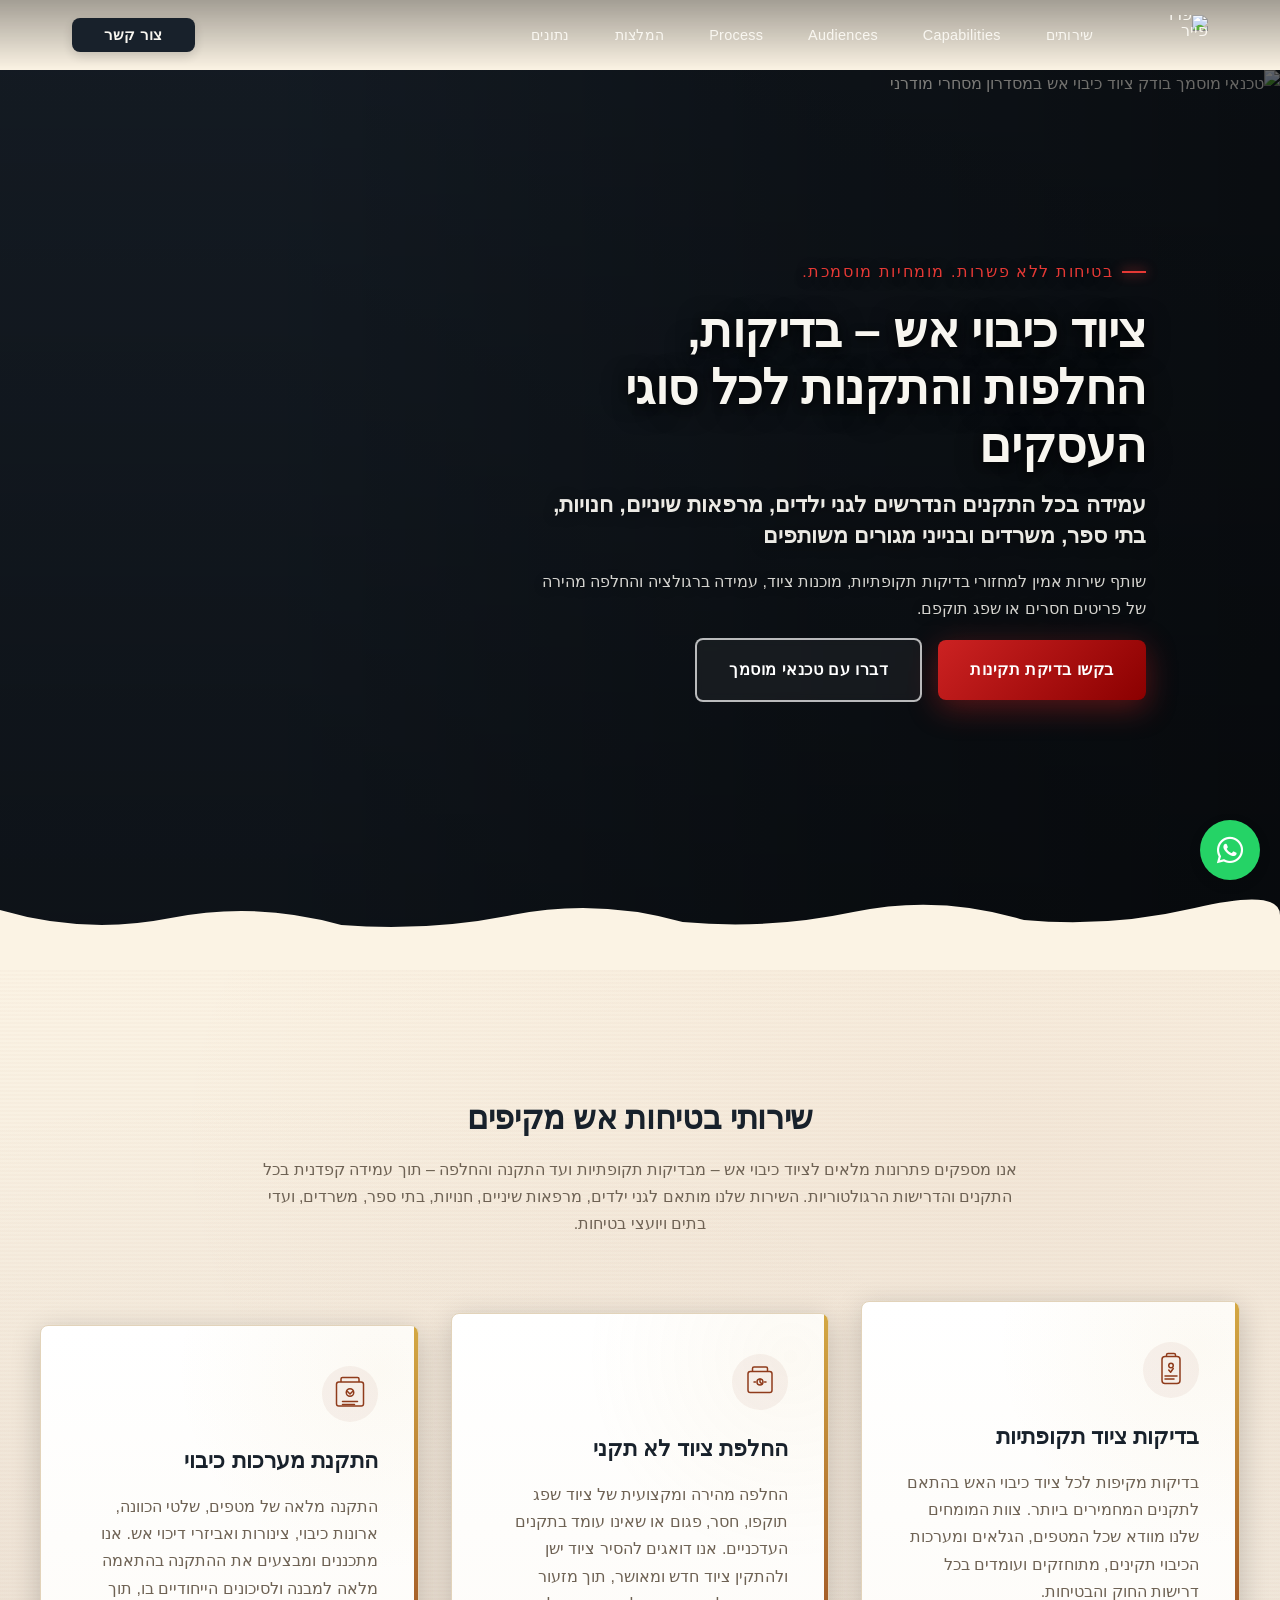
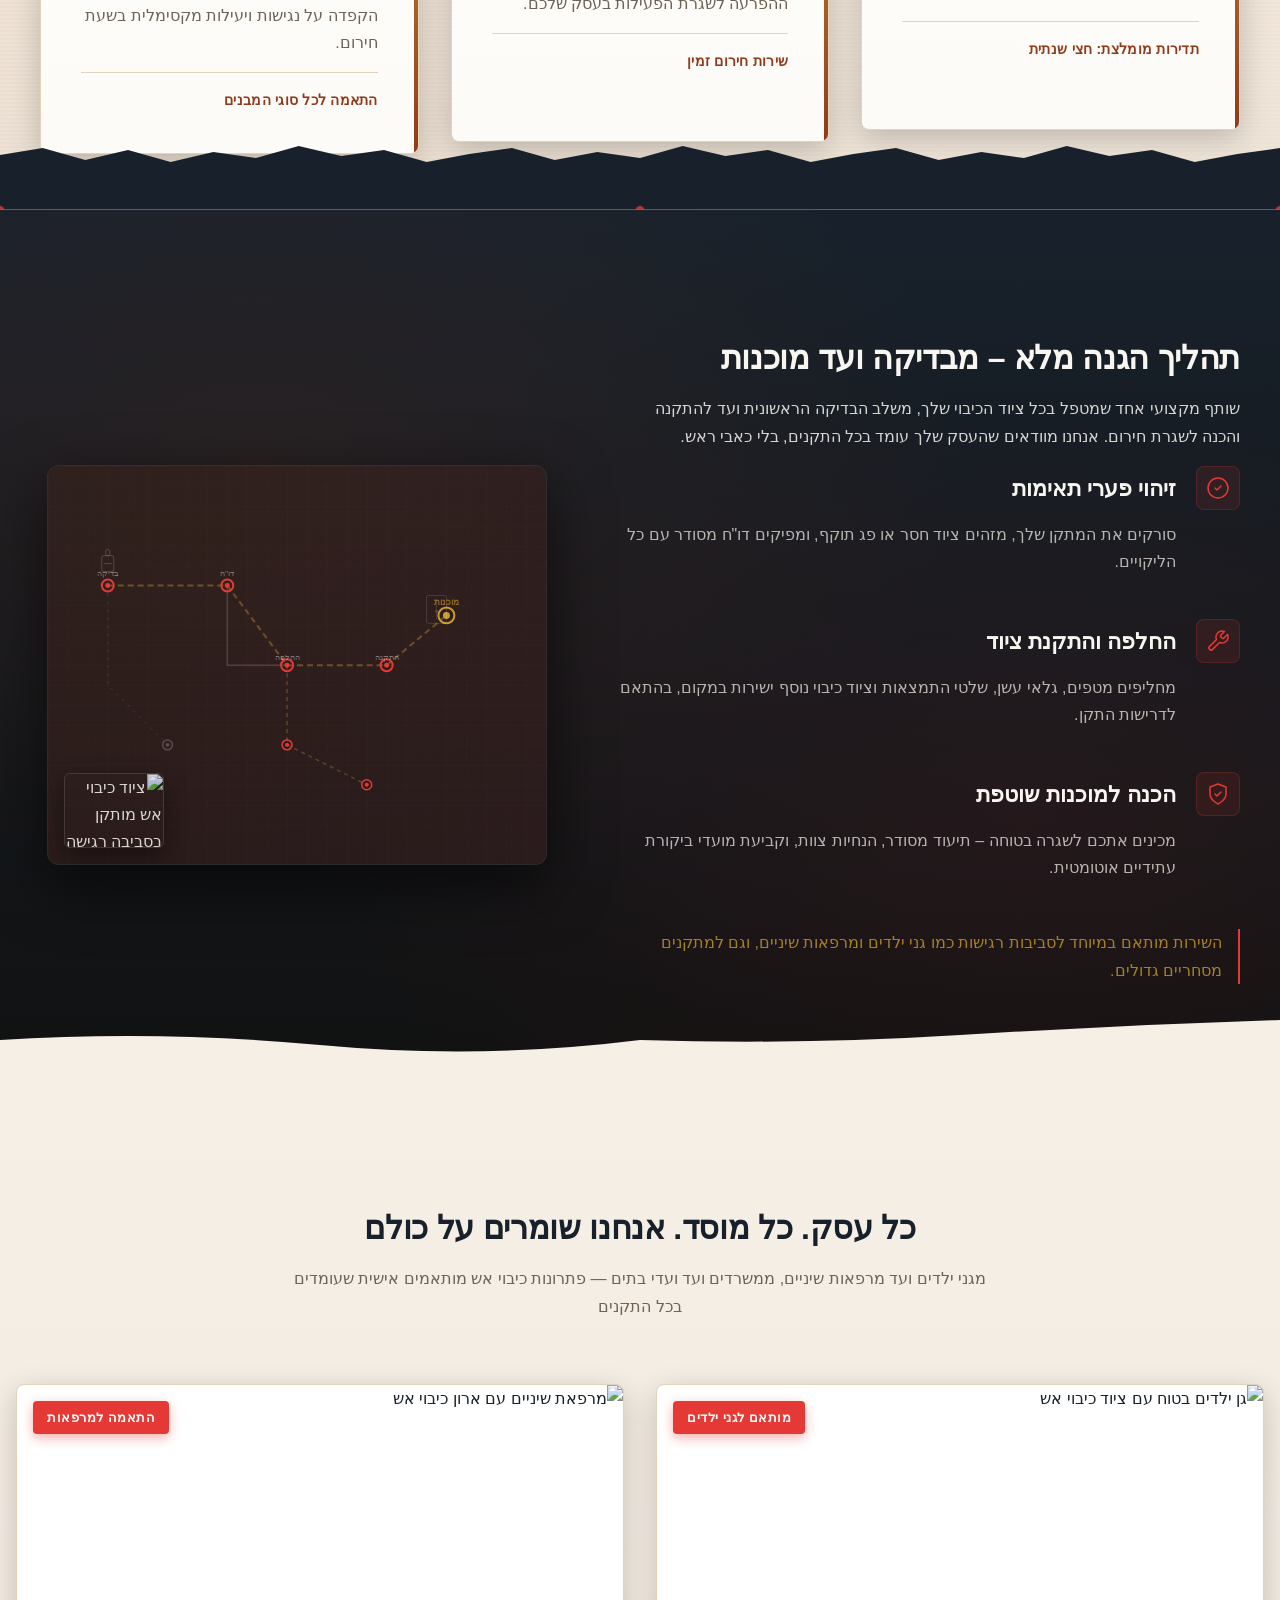
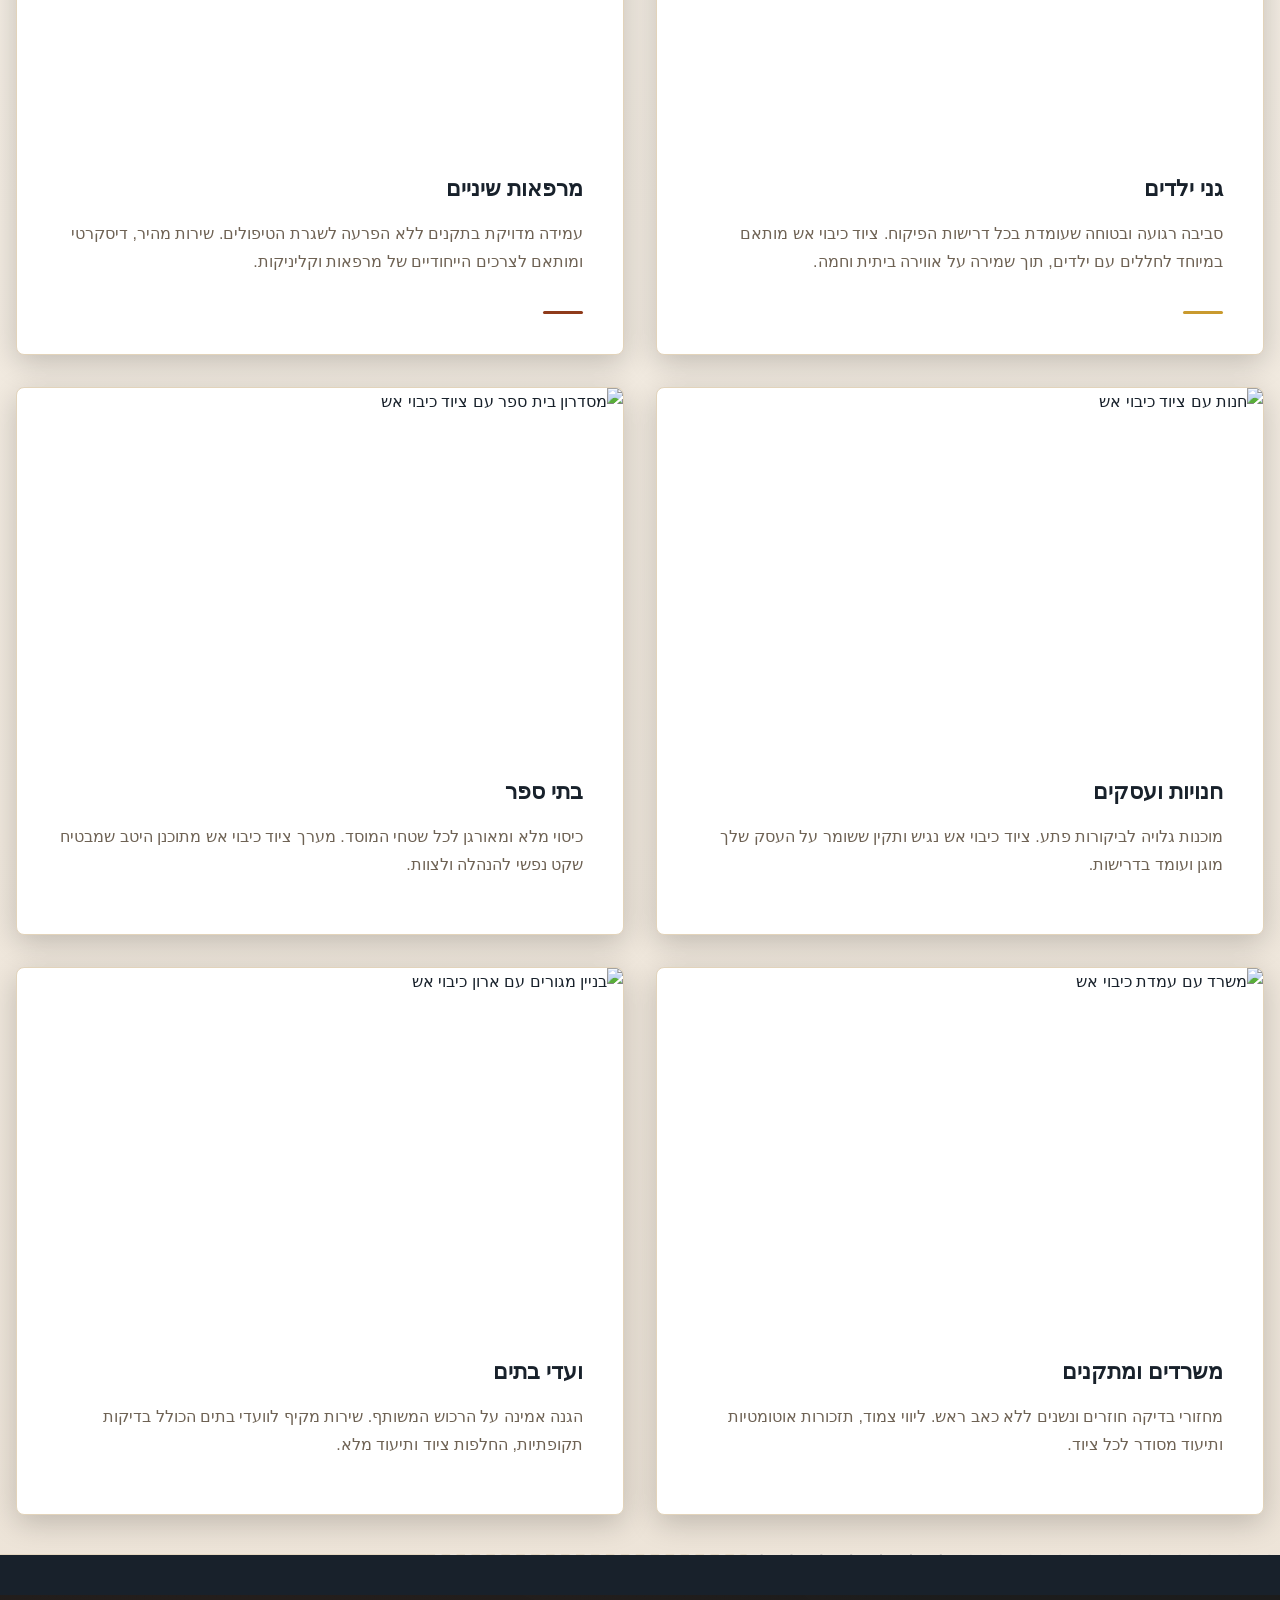
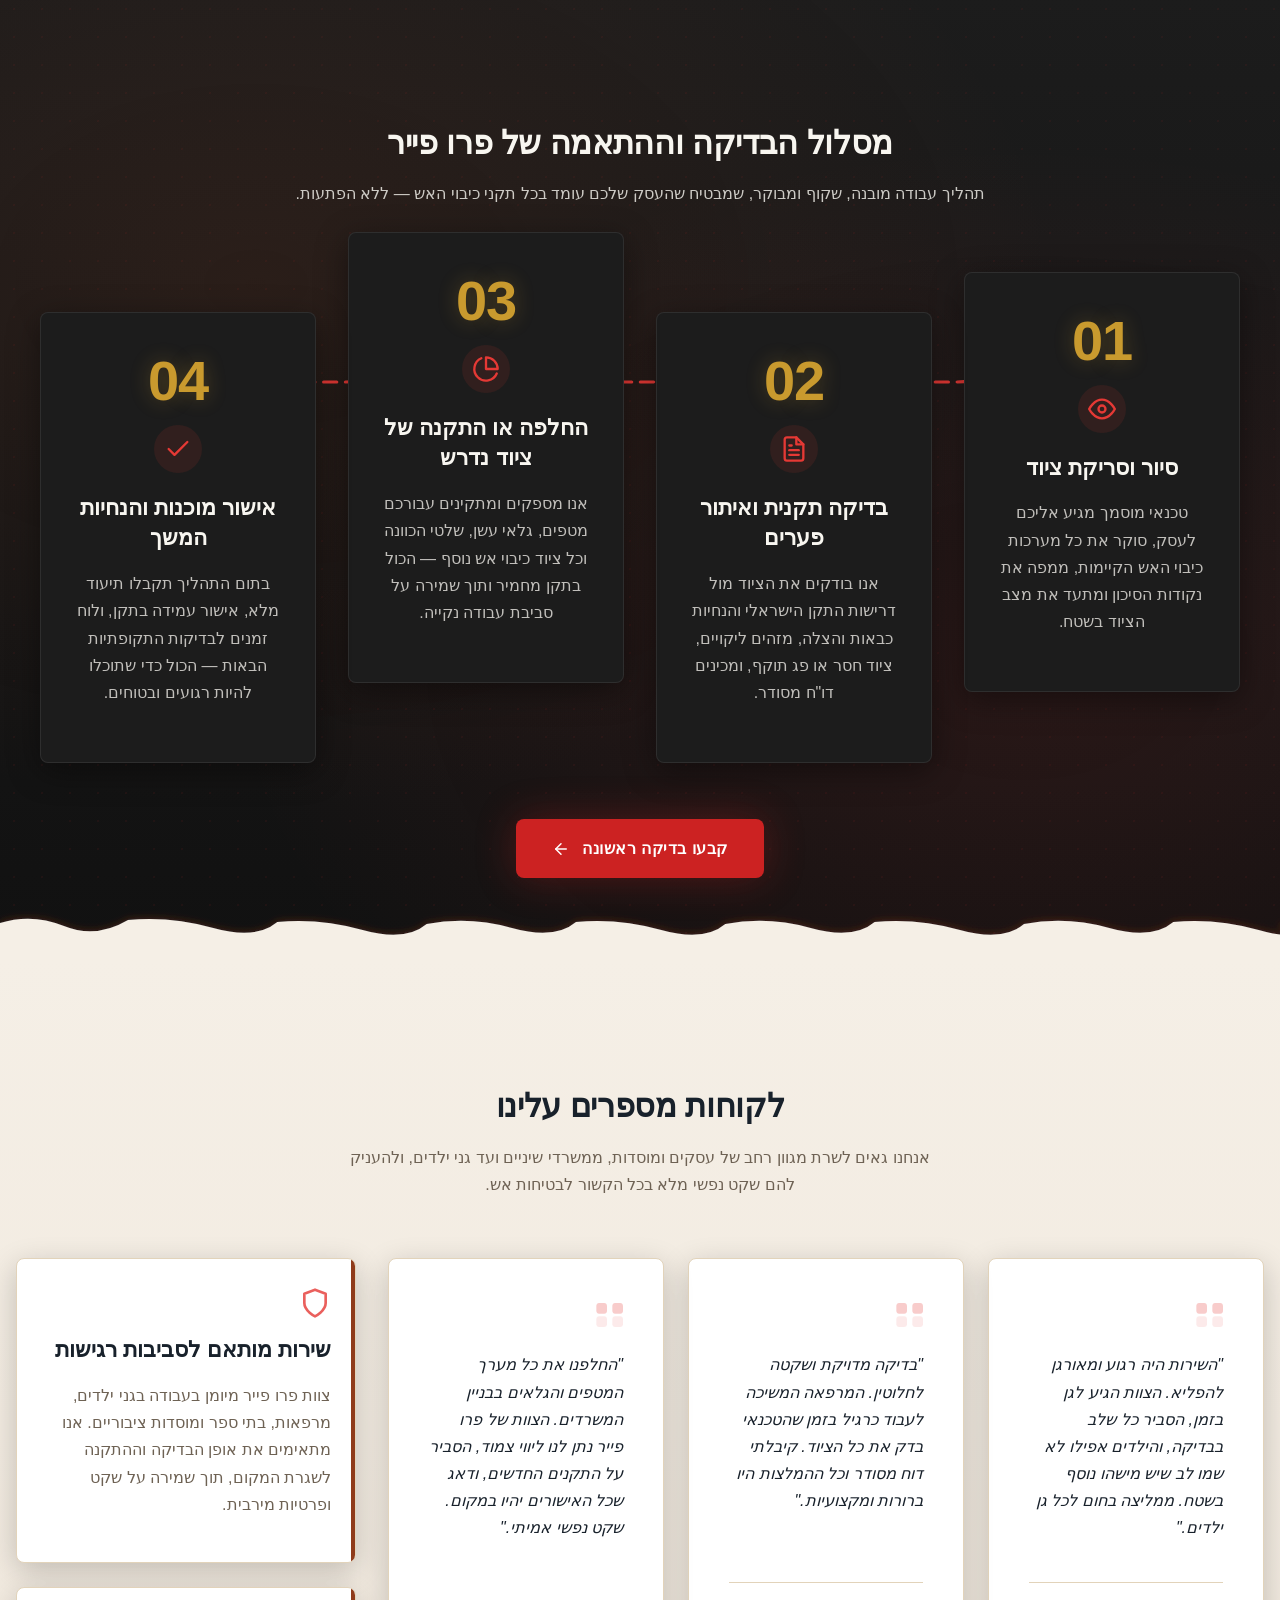
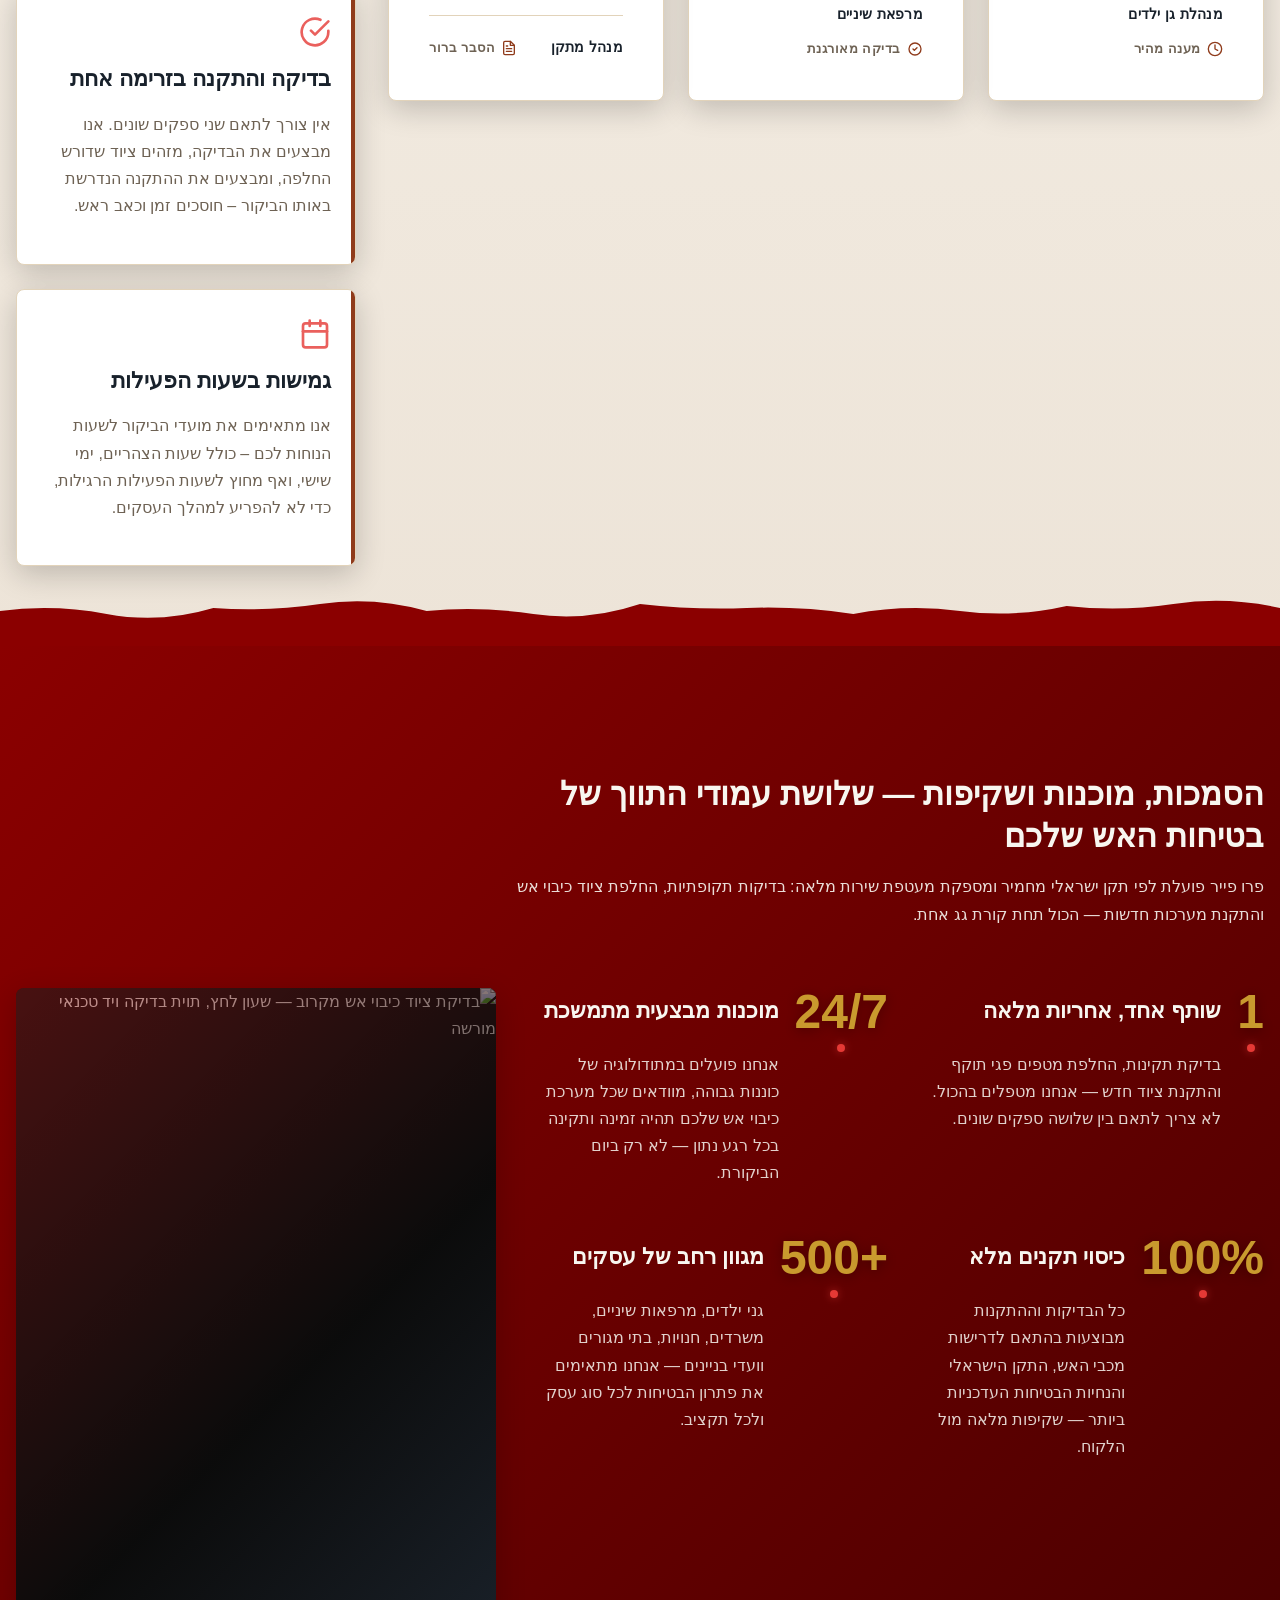
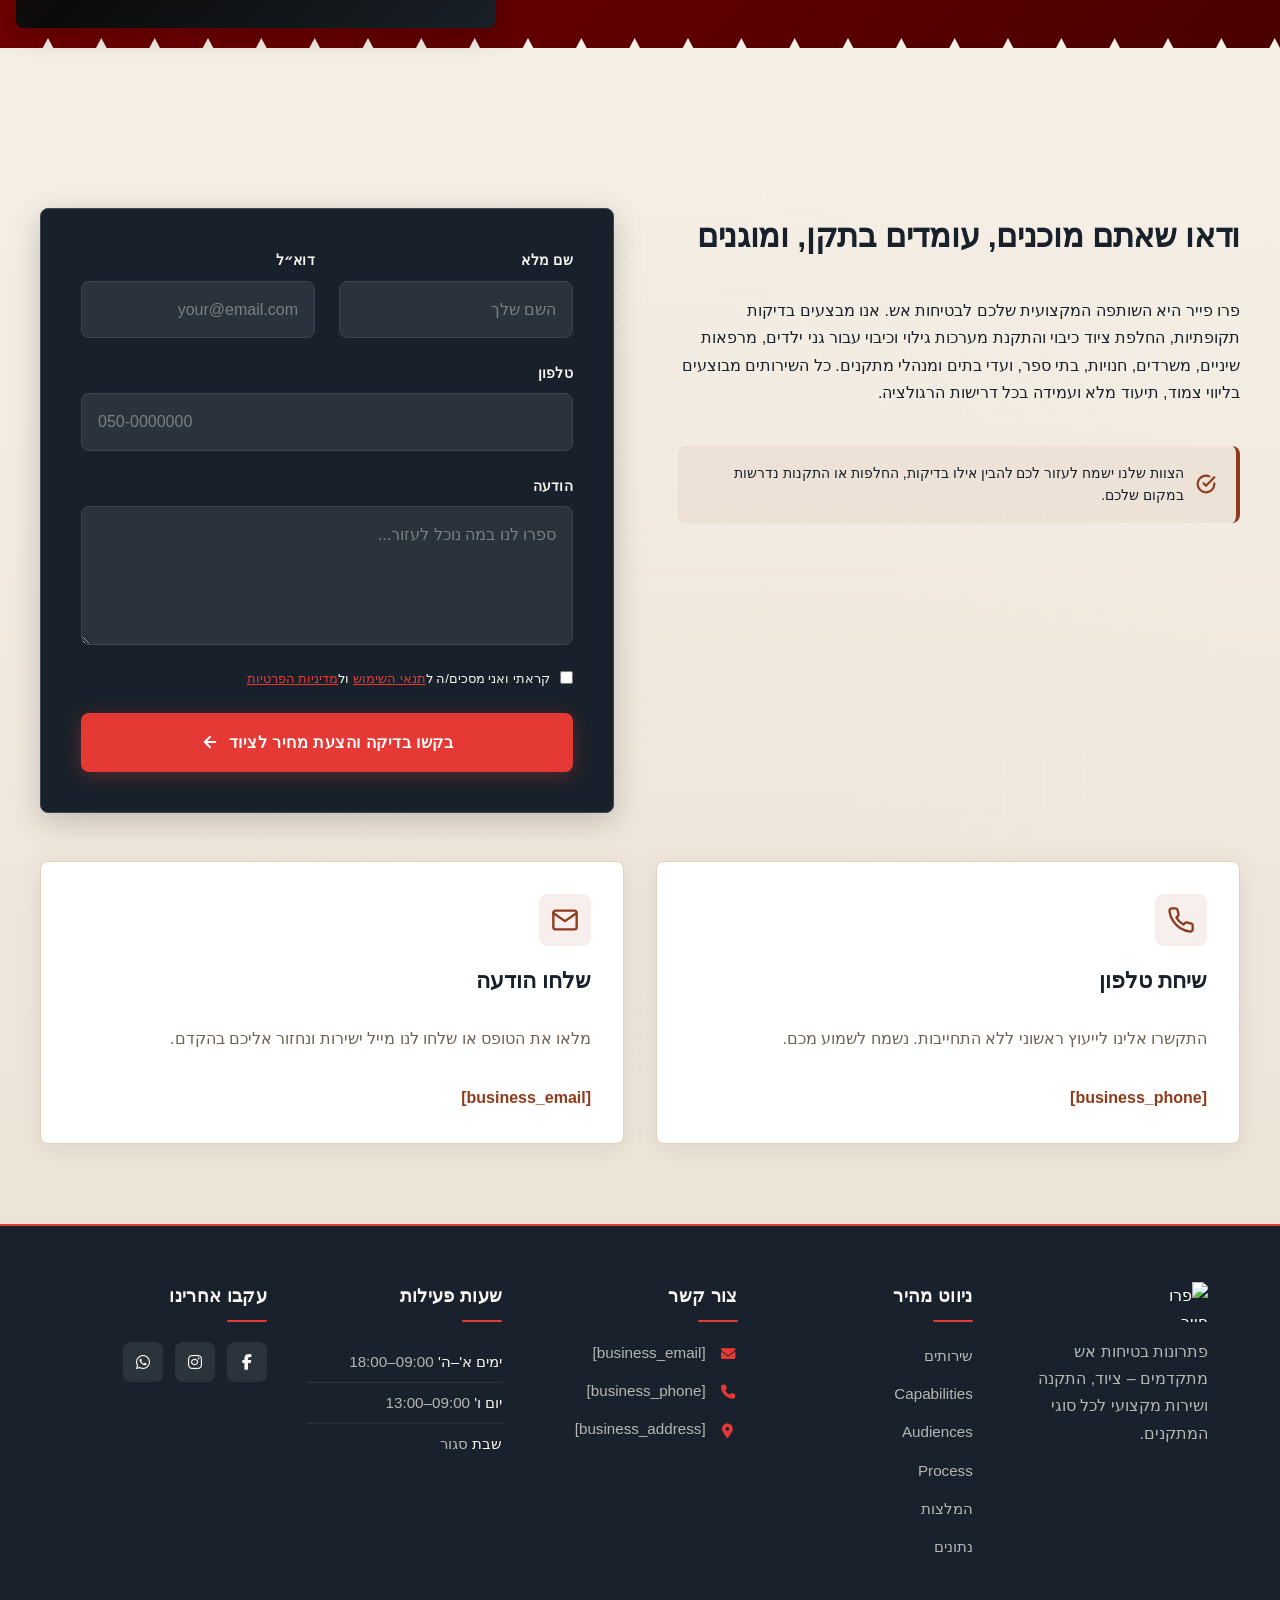
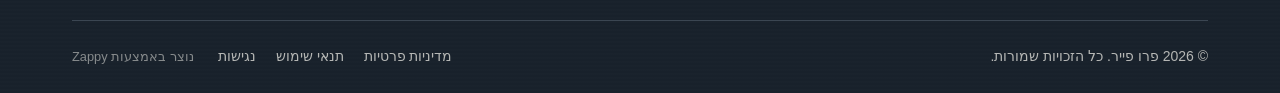
==== index.html @ 41e4d4fa "Initial website commit" ====
<!DOCTYPE html><html lang="he" dir="rtl"><head>
    <meta charset="UTF-8">
    <meta name="viewport" content="width=device-width, initial-scale=1.0">
    <meta name="robots" content="index, follow">
    <title>הגנו על מה שחשוב — ציוד כיבוי אש מקצועי — פרו פייר</title>
    <meta name="description" content="פרו פייר – השותף המהימן שלכם לבטיחות אש. מתמחים בבדיקות, התקנות ושירות לציוד כיבוי מתקדם לגנים, מרפאות ועסקים. שמרו על שקט נפשי ועמידה בתקנים. חייגו עכשיו!">
    <meta name="keywords" content="ציוד כיבוי אש, רשימת ציוד כיבוי אש, ציוד בטיחות אש לבית, שירותי בטיחות אש, פרו פייר">
    
    <!-- Favicons -->
    <link rel="icon" type="image/x-icon" href="/assets/favicon.ico">
    <link rel="icon" type="image/png" sizes="16x16" href="/assets/favicon-16x16.png">
    <link rel="icon" type="image/png" sizes="32x32" href="/assets/favicon-32x32.png">
    <link rel="icon" type="image/png" sizes="48x48" href="/assets/favicon-48x48.png">
    <link rel="icon" type="image/png" sizes="192x192" href="/assets/favicon-192x192.png">
    <link rel="icon" type="image/png" sizes="512x512" href="/assets/favicon-512x512.png">
    <link rel="apple-touch-icon" href="/assets/apple-touch-icon.png">
    <!-- Zappy Analytics -->
<script>
(function() {
  'use strict';
  
  // Configuration
  var config = {
    websiteId: 'b3f1129e-dbab-4f78-b903-a5de6278b7f2',
    apiUrl: 'https://api.zappy5.com/api/analytics/track',
    sessionDuration: 30 * 60 * 1000, // 30 minutes
    visitorDuration: 30 * 24 * 60 * 60 * 1000, // 30 days
    trackPageViews: true,
    trackClicks: true,
    trackFormSubmissions: true
  };
  
  // Generate or retrieve persistent visitor ID (30 days)
  function getVisitorId() {
    var visitorKey = 'zappy_visitor_' + config.websiteId;
    var visitor = null;
    
    try {
      visitor = localStorage.getItem(visitorKey);
      if (visitor) {
        var visitorData = JSON.parse(visitor);
        var now = Date.now();
        
        // Check if visitor ID is still valid (30 days)
        if (now - visitorData.created < config.visitorDuration) {
          // Update last seen timestamp
          visitorData.lastSeen = now;
          localStorage.setItem(visitorKey, JSON.stringify(visitorData));
          return visitorData.id;
        }
      }
    } catch (e) {
      console.warn('Zappy Analytics: LocalStorage not available');
    }
    
    // Generate new visitor ID
    var newVisitorId = 'zv_' + Date.now() + '_' + Math.random().toString(36).substr(2, 9);
    
    try {
      localStorage.setItem(visitorKey, JSON.stringify({
        id: newVisitorId,
        created: Date.now(),
        lastSeen: Date.now()
      }));
    } catch (e) {
      // Continue without local storage
    }
    
    return newVisitorId;
  }
  
  // Generate or retrieve session ID (30 minutes)
  function getSessionId() {
    var sessionKey = 'zappy_session_' + config.websiteId;
    var session = null;
    
    try {
      session = sessionStorage.getItem(sessionKey);
      if (session) {
        var sessionData = JSON.parse(session);
        var now = Date.now();
        
        // Check if session is still valid
        if (now - sessionData.timestamp < config.sessionDuration) {
          // Update timestamp
          sessionData.timestamp = now;
          sessionStorage.setItem(sessionKey, JSON.stringify(sessionData));
          return sessionData.id;
        }
      }
    } catch (e) {
      console.warn('Zappy Analytics: SessionStorage not available');
    }
    
    // Generate new session ID
    var newSessionId = 'zs_' + Date.now() + '_' + Math.random().toString(36).substr(2, 9);
    
    try {
      sessionStorage.setItem(sessionKey, JSON.stringify({
        id: newSessionId,
        timestamp: Date.now()
      }));
    } catch (e) {
      // Continue without session storage
    }
    
    return newSessionId;
  }
  
  var visitorId = getVisitorId();
  var sessionId = getSessionId();
  
  // Track an event
  function trackEvent(eventType, data) {
    data = data || {};
    
    var eventData = {
      website_id: config.websiteId,
      event_type: eventType,
      page_path: window.location.pathname,
      referrer: document.referrer || 'direct',
      visitor_id: visitorId,
      session_id: sessionId,
      metadata: data
    };
    
    // Use sendBeacon if available (better for page unload events)
    if (navigator.sendBeacon) {
      var blob = new Blob([JSON.stringify(eventData)], { type: 'application/json' });
      navigator.sendBeacon(config.apiUrl, blob);
    } else {
      // Fallback to fetch
      fetch(config.apiUrl, {
        method: 'POST',
        headers: {
          'Content-Type': 'application/json'
        },
        body: JSON.stringify(eventData),
        keepalive: true
      }).catch(function(error) {
        console.warn('Zappy Analytics: Failed to track event', error);
      });
    }
  }
  
  // Track page view
  if (config.trackPageViews) {
    trackEvent('pageview', {
      title: document.title,
      url: window.location.href
    });
  }
  
  // Track clicks on important elements
  if (config.trackClicks) {
    document.addEventListener('click', function(e) {
      var target = e.target;
      
      // Track button clicks (counted as actions)
      if (target.tagName === 'BUTTON' || target.closest('button')) {
        var button = target.tagName === 'BUTTON' ? target : target.closest('button');
        var clickMeta = {
          element: 'button',
          text: button.textContent.trim().substring(0, 100),
          id: button.id || null,
          class: button.className || null
        };
        
        trackEvent('click', clickMeta);
      }
      
      // Track link clicks (navigation - not counted as actions)
      else if (target.tagName === 'A' || target.closest('a')) {
        var link = target.tagName === 'A' ? target : target.closest('a');
        var navMeta = {
          element: 'link',
          text: link.textContent.trim().substring(0, 100),
          href: link.href,
          external: link.hostname !== window.location.hostname
        };
        
        trackEvent('navigation', navMeta);
      }
    }, true);
  }
  
  
  // Track form submissions
  if (config.trackFormSubmissions) {
    document.addEventListener('submit', function(e) {
      var form = e.target;
      
      trackEvent('form_submit', {
        form_id: form.id || null,
        form_name: form.name || null,
        form_action: form.action || null,
        form_method: form.method || 'GET'
      });
    }, true);
  }
  
  // Track time on page (send on page unload)
  var pageLoadTime = Date.now();
  
  window.addEventListener('beforeunload', function() {
    var timeOnPage = Math.floor((Date.now() - pageLoadTime) / 1000); // in seconds
    
    trackEvent('page_unload', {
      time_on_page: timeOnPage,
      page_path: window.location.pathname
    });
  });
  
  // Expose tracking function globally for custom events
  window.zappyAnalytics = {
    track: trackEvent,
    getVisitorId: function() { return visitorId; },
    getSessionId: function() { return sessionId; }
  };
  
})();
</script>
<!-- End Zappy Analytics -->
<!-- Zappy Marketing Events -->
<script>
(function() {
  'use strict';
  if (window.zappyFireMarketingEvent) return;

  var ECOM_MODE = "";
  var IS_CATALOG = false;
  var IS_FULL = false;

  var ECOM_ALIAS = {
    begin_checkout: 'checkout_started',
    purchase: 'checkout_complete',
    add_to_cart: 'add_to_cart',
    view_product: 'view_product'
  };

  function pagePath() {
    try {
      if (window.ZAPPY_CONFIG && window.ZAPPY_CONFIG.currentPagePath) {
        return window.ZAPPY_CONFIG.currentPagePath;
      }
    } catch (e) {}
    try { return window.location.pathname || '/'; } catch (e2) { return '/'; }
  }

  function normalizeItems(meta) {
    meta = meta || {};
    var raw = meta.items || meta.cartItems || meta.cart_items || meta.lineItems || [];
    if (!Array.isArray(raw)) raw = [];
    var out = [];
    for (var i = 0; i < raw.length; i++) {
      var item = raw[i];
      if (!item || typeof item !== 'object') continue;
      var id = String(item.item_id || item.productId || item.product_id || item.id || '').trim();
      var name = String(item.item_name || item.productName || item.product_name || item.name || '').trim();
      var price = parseFloat(item.price != null ? item.price : (item.unitPrice != null ? item.unitPrice : 0)) || 0;
      var quantity = Math.max(1, parseInt(item.quantity != null ? item.quantity : (item.qty != null ? item.qty : 1), 10) || 1);
      if (!id && !name) continue;
      out.push({ item_id: id || name, item_name: name || id, price: price, quantity: quantity });
    }
    return out;
  }

  function buildGa4Params(eventId, meta) {
    meta = meta || {};
    var items = normalizeItems(meta);
    var value = parseFloat(meta.value != null ? meta.value : (meta.total != null ? meta.total : 0)) || 0;
    var currency = String(meta.currency || 'USD').toUpperCase();

    if (eventId === 'checkout_complete') {
      return {
        transaction_id: String(meta.transaction_id || meta.orderId || meta.order_id || meta.orderNumber || '') || undefined,
        value: value,
        currency: currency,
        items: items
      };
    }
    if (eventId === 'checkout_started') {
      return { value: value, currency: currency, items: items };
    }
    if (eventId === 'add_to_cart') {
      var atcItems = items.length ? items : [{
        item_id: String(meta.productId || meta.product_id || ''),
        item_name: String(meta.productName || meta.product_name || ''),
        price: parseFloat(meta.value != null ? meta.value : (meta.price != null ? meta.price : 0)) || 0,
        quantity: parseInt(meta.quantity != null ? meta.quantity : 1, 10) || 1
      }].filter(function(x) { return x.item_id || x.item_name; });
      return {
        value: value || (atcItems[0] ? atcItems[0].price * atcItems[0].quantity : 0),
        currency: currency,
        items: atcItems
      };
    }
    if (eventId === 'view_product') {
      var vpItems = items.length ? items : [{
        item_id: String(meta.productId || meta.product_id || ''),
        item_name: String(meta.productName || meta.product_name || ''),
        price: parseFloat(meta.price != null ? meta.price : (meta.value != null ? meta.value : 0)) || 0,
        quantity: 1
      }].filter(function(x) { return x.item_id || x.item_name; });
      return {
        currency: currency,
        value: value || (vpItems[0] ? vpItems[0].price : 0),
        items: vpItems
      };
    }
    if (eventId === 'whatsapp_click' || eventId === 'phone_click') {
      return { method: eventId === 'whatsapp_click' ? 'whatsapp' : 'phone', page_path: meta.pagePath || pagePath() };
    }
    if (eventId === 'contact_form_submitted' || eventId === 'product_inquiry') {
      return { page_path: meta.pagePath || pagePath() };
    }
    return meta;
  }

  function buildMetaParams(eventId, meta) {
    meta = meta || {};
    var items = normalizeItems(meta);
    var value = parseFloat(meta.value != null ? meta.value : (meta.total != null ? meta.total : 0)) || 0;
    var currency = String(meta.currency || 'USD').toUpperCase();
    var contentIds = [];
    var numItems = 0;
    for (var i = 0; i < items.length; i++) {
      if (items[i].item_id) contentIds.push(items[i].item_id);
      numItems += items[i].quantity || 1;
    }

    if (eventId === 'checkout_complete') {
      return {
        value: value,
        currency: currency,
        content_ids: contentIds.length ? contentIds : undefined,
        content_type: 'product',
        num_items: numItems || undefined,
        order_id: String(meta.order_id || meta.orderId || meta.transaction_id || meta.orderNumber || '') || undefined
      };
    }
    if (eventId === 'checkout_started') {
      return {
        value: value,
        currency: currency,
        content_ids: contentIds.length ? contentIds : undefined,
        content_type: 'product',
        num_items: numItems || parseInt(meta.itemCount != null ? meta.itemCount : 0, 10) || undefined
      };
    }
    if (eventId === 'add_to_cart') {
      var id = String(meta.productId || meta.product_id || contentIds[0] || '');
      return {
        value: value || (items[0] ? items[0].price * items[0].quantity : 0),
        currency: currency,
        content_ids: id ? [id] : (contentIds.length ? contentIds : undefined),
        content_type: 'product',
        content_name: meta.productName || meta.product_name || (items[0] && items[0].item_name),
        num_items: parseInt(meta.quantity != null ? meta.quantity : (numItems || 1), 10) || 1
      };
    }
    if (eventId === 'view_product') {
      var vid = String(meta.productId || meta.product_id || contentIds[0] || '');
      return {
        value: value || parseFloat(meta.price != null ? meta.price : 0) || 0,
        currency: currency,
        content_ids: vid ? [vid] : (contentIds.length ? contentIds : undefined),
        content_type: 'product',
        content_name: meta.productName || meta.product_name || (items[0] && items[0].item_name)
      };
    }
    if (eventId === 'whatsapp_click' || eventId === 'phone_click') {
      return {
        content_name: eventId === 'whatsapp_click' ? 'WhatsApp' : 'Phone',
        content_category: 'contact'
      };
    }
    if (eventId === 'contact_form_submitted' || eventId === 'product_inquiry') {
      return {
        content_name: eventId === 'product_inquiry' ? 'Product inquiry' : 'Contact form',
        content_category: meta.productName || meta.product_name || undefined
      };
    }
    return meta;
  }

  var PLATFORM = {
    whatsapp_click: { ga4: 'contact', meta: 'Contact', gtm: 'whatsapp_click', ecom: false },
    phone_click: { ga4: 'contact', meta: 'Contact', gtm: 'phone_click', ecom: false },
    contact_form_submitted: { ga4: 'generate_lead', meta: 'Lead', gtm: 'contact_form_submitted', ecom: false },
    checkout_started: { ga4: 'begin_checkout', meta: 'InitiateCheckout', gtm: 'begin_checkout', ecom: true },
    checkout_complete: { ga4: 'purchase', meta: 'Purchase', gtm: 'purchase', ecom: true },
    product_inquiry: { ga4: 'generate_lead', meta: 'Lead', gtm: 'product_inquiry', ecom: false },
    add_to_cart: { ga4: 'add_to_cart', meta: 'AddToCart', gtm: 'add_to_cart', ecom: true },
    view_product: { ga4: 'view_item', meta: 'ViewContent', gtm: 'view_item', ecom: true }
  };

  function purchaseDedupKey(orderId) {
    return 'zappy_purchase_fired_' + String(orderId || '');
  }

  function alreadyFiredPurchase(orderId) {
    if (!orderId) return false;
    try {
      return sessionStorage.getItem(purchaseDedupKey(orderId)) === '1';
    } catch (e) {
      return false;
    }
  }

  function markPurchaseFired(orderId) {
    if (!orderId) return;
    try { sessionStorage.setItem(purchaseDedupKey(orderId), '1'); } catch (e) {}
  }

  /**
   * Fire a marketing event to first-party analytics + GA4/GTM/Meta when present.
   * @param {string} eventName marketing ID or ecommerce alias
   * @param {object} [metadata]
   * @param {{ skipFirstParty?: boolean }} [opts]
   */
  window.zappyFireMarketingEvent = function(eventName, metadata, opts) {
    try {
      opts = opts || {};
      metadata = metadata || {};
      var eventId = ECOM_ALIAS[eventName] || eventName;
      var plat = PLATFORM[eventId];
      if (!plat) return;

      if (!metadata.pagePath && !metadata.page_path) {
        metadata.pagePath = pagePath();
      }

      if (eventId === 'checkout_complete') {
        var oid = String(metadata.orderId || metadata.order_id || metadata.transaction_id || '');
        if (oid && alreadyFiredPurchase(oid)) return;
        if (oid) markPurchaseFired(oid);
      }

      // First-party (skip when already tracked via zappyTrackEcomAnalytics path
      // that opts out, or when caller already recorded under a different name)
      if (!opts.skipFirstParty) {
        try {
          if (window.zappyAnalytics && typeof window.zappyAnalytics.track === 'function') {
            window.zappyAnalytics.track(eventId, metadata);
          }
        } catch (e1) {}
      }

      // GTM / dataLayer — platform-standard ecommerce event names
      try {
        window.dataLayer = window.dataLayer || [];
        if (plat.ecom) {
          var ga4ForGtm = buildGa4Params(eventId, metadata);
          var ecommerce = {};
          if (ga4ForGtm.transaction_id) ecommerce.transaction_id = ga4ForGtm.transaction_id;
          if (ga4ForGtm.value != null) ecommerce.value = ga4ForGtm.value;
          if (ga4ForGtm.currency) ecommerce.currency = ga4ForGtm.currency;
          if (ga4ForGtm.items) ecommerce.items = ga4ForGtm.items;
          window.dataLayer.push({ event: plat.gtm, ecommerce: ecommerce });
          // Secondary Zappy-specific trigger for merchants who want it
          if (eventId === 'checkout_complete' || eventId === 'checkout_started') {
            window.dataLayer.push({ event: eventId, ecommerce: ecommerce });
          }
        } else {
          var dl = { event: plat.gtm };
          for (var k in metadata) {
            if (Object.prototype.hasOwnProperty.call(metadata, k)) dl[k] = metadata[k];
          }
          window.dataLayer.push(dl);
        }
      } catch (e2) {}

      // GA4 gtag
      try {
        if (typeof window.gtag === 'function') {
          window.gtag('event', plat.ga4, buildGa4Params(eventId, metadata));
        }
      } catch (e3) {}

      // Meta Pixel (only when fbq is loaded — consent-gated lazy loader)
      try {
        if (typeof window.fbq === 'function') {
          window.fbq('track', plat.meta, buildMetaParams(eventId, metadata));
        }
      } catch (e4) {}
    } catch (err) {}
  };

  // ---- Click listeners (capture) ----
  var recent = Object.create(null);
  function dedupe(key) {
    var now = Date.now();
    if (recent[key] && now - recent[key] < 800) return true;
    recent[key] = now;
    return false;
  }

  function closest(el, selector) {
    if (!el) return null;
    if (el.closest) return el.closest(selector);
    return null;
  }

  function findAnchor(el) {
    var node = el;
    while (node && node !== document) {
      if (node.tagName === 'A') return node;
      node = node.parentElement;
    }
    return null;
  }

  function isWhatsAppHref(href) {
    if (!href) return false;
    var h = String(href).toLowerCase();
    return h.indexOf('wa.me/') !== -1 ||
      h.indexOf('api.whatsapp.com') !== -1 ||
      h.indexOf('whatsapp.com/send') !== -1 ||
      h.indexOf('whatsapp:') === 0;
  }

  document.addEventListener('click', function(e) {
    try {
      var target = e.target;
      if (!target) return;

      // WhatsApp
      var waFloat = closest(target, '.whatsapp-float, a.whatsapp-float, [data-zappy-whatsapp]');
      var anchor = findAnchor(target);
      var href = (anchor && anchor.href) || '';
      if (waFloat || (anchor && isWhatsAppHref(href))) {
        if (!dedupe('wa:' + href)) {
          var waSource = waFloat ? 'float' : 'link';
          window.zappyFireMarketingEvent('whatsapp_click', {
            source: waSource,
            href: href || null,
            pagePath: pagePath()
          });
        }
        return;
      }

      // Phone
      var phoneBtn = closest(target, '.phone-header-btn, .nav-phone-btn, .call-btn, [data-zappy-phone]');
      var telHref = '';
      if (anchor && anchor.href && String(anchor.href).toLowerCase().indexOf('tel:') === 0) {
        telHref = anchor.href;
      } else if (phoneBtn && phoneBtn.href && String(phoneBtn.href).toLowerCase().indexOf('tel:') === 0) {
        telHref = phoneBtn.href;
      }
      if (phoneBtn || telHref) {
        var phone = '';
        if (telHref) {
          phone = String(telHref).replace(/^tel:/i, '').trim();
        }
        if (!dedupe('tel:' + (phone || (phoneBtn && phoneBtn.id) || 'btn'))) {
          window.zappyFireMarketingEvent('phone_click', {
            source: phoneBtn ? 'button' : 'link',
            phone: phone || null,
            href: telHref || null,
            pagePath: pagePath()
          });
        }
        return;
      }

      // Catalog / product inquiry
      if (IS_CATALOG || IS_FULL) {
        var inq = closest(target, '.card-inquiry-btn, #zappy-pdp-inquiry-btn, a.inquiry-btn');
        if (inq) {
          if (!dedupe('inq:' + (inq.id || inq.className))) {
            var product = window.currentProduct || null;
            var productId = (inq.getAttribute && inq.getAttribute('data-product-id')) ||
              (product && product.id) || null;
            var productName = (inq.getAttribute && inq.getAttribute('data-product-name')) ||
              (product && product.name) || null;
            var channel = 'contact_page';
            var inqHref = (inq.tagName === 'A' && inq.href) ? inq.href : '';
            if (inqHref && String(inqHref).toLowerCase().indexOf('mailto:') === 0) channel = 'mailto';
            window.zappyFireMarketingEvent('product_inquiry', {
              source: inq.id === 'zappy-pdp-inquiry-btn' ? 'pdp' : 'card',
              productId: productId,
              productName: productName,
              channel: channel,
              pagePath: pagePath()
            });
          }
        }
      }
    } catch (err) {}
  }, true);
})();
</script>
    <meta property="og:title" content="הגנו על מה שחשוב — ציוד כיבוי אש מקצועי — פרו פייר">
    <meta property="og:description" content="פרו פייר – השותף המהימן שלכם לבטיחות אש. מתמחים בבדיקות, התקנות ושירות לציוד כיבוי מתקדם לגנים, מרפאות ועסקים. שמרו על שקט נפשי ועמידה בתקנים. חייגו עכשיו!">
    <meta name="twitter:card" content="summary_large_image">
    <meta name="twitter:title" content="הגנו על מה שחשוב — ציוד כיבוי אש מקצועי — פרו פייר">
    <meta name="twitter:description" content="פרו פייר – השותף המהימן שלכם לבטיחות אש. מתמחים בבדיקות, התקנות ושירות לציוד כיבוי מתקדם לגנים, מרפאות ועסקים. שמרו על שקט נפשי ועמידה בתקנים. חייגו עכשיו!">
    <meta property="og:type" content="website">
  <meta property="og:locale" content="he_IL">
  
  
  
  
  
  <style>
    .skip-link { position: absolute; top: 0; left: 0; transform: translateY(-200%); padding: 12px 18px; background: var(--bg-dark, #1a1a1a); color: var(--text-light, #fff); font-weight: 600; border-radius: 0 0 8px 0; z-index: 10000; }
    .skip-link:focus { transform: none; outline: 2px solid var(--ring, #fff); outline-offset: 2px; }
    :focus-visible { outline: 2px solid var(--ring, currentColor); outline-offset: 3px; }
  </style>


  
    <!-- Favicons -->
    <link rel="icon" type="image/x-icon" href="/assets/favicon.ico">
    <link rel="icon" type="image/png" sizes="16x16" href="/assets/favicon-16x16.png">
    <link rel="icon" type="image/png" sizes="32x32" href="/assets/favicon-32x32.png">
    <link rel="icon" type="image/png" sizes="48x48" href="/assets/favicon-48x48.png">
    <link rel="icon" type="image/png" sizes="192x192" href="/assets/favicon-192x192.png">
    <link rel="icon" type="image/png" sizes="512x512" href="/assets/favicon-512x512.png">
    <link rel="apple-touch-icon" href="/assets/apple-touch-icon.png">
    <!-- Cookie Consent -->
    <link rel="stylesheet" href="https://cdn.jsdelivr.net/npm/vanilla-cookieconsent@3/dist/cookieconsent.css">
    <!-- Mickidum Accessibility Toolbar lazy-loaded by runtime -->
    <style id="zappy-critical-above-fold-css">
html{box-sizing:border-box;-webkit-text-size-adjust:100%}*,*::before,*::after{box-sizing:inherit}body{margin:0;min-width:320px;overflow-x:clip}img,svg,video{max-width:100%;height:auto}main{display:block}.container{width:min(100% - 32px,1200px);margin-inline:auto}.navbar,nav.navbar,header .navbar,header[role="banner"]{position:relative;z-index:1000;width:100%}.nav-container,.navbar .container{display:flex;align-items:center;justify-content:space-between;min-height:64px}.logo,.logo-link img{display:block;width:35px;height:35px;object-fit:contain}.nav-menu,#navMenu{list-style:none;margin:0;padding:0}.navbar a,.nav-menu a,#navMenu a,.navbar .nav-links a{color:inherit;text-decoration:none}.navbar .sub-menu,.nav-menu .sub-menu,#navMenu .sub-menu{display:none}.fa,.fas,.far,.fab,.fa-solid,.fa-regular,.fa-brands{display:inline-block;min-width:1em;text-align:center}html:not(#zappy-noop)[data-zappy-site-type="ecommerce"] .phone-header-btn,html:not(#zappy-noop) .navbar:has(.nav-ecommerce-icons)>.phone-header-btn{display:none!important;visibility:hidden!important;width:0!important;height:0!important;pointer-events:none!important}.zappy-preview-empty-store-cta{display:none!important;visibility:hidden!important;height:0!important;max-height:0!important;overflow:hidden!important;margin:0!important;padding:0!important;border:0!important;box-shadow:none!important}.zappy-catalog-menu{background:var(--surface-color,var(--surface,linear-gradient(135deg,#f8f9fa 0%,#fff 100%)));border-bottom:1px solid var(--border-color,#e5e7eb);padding:0;position:sticky;top:0;z-index:90}.zappy-catalog-menu[dir=rtl],.zappy-catalog-menu.rtl{direction:rtl}.zappy-catalog-menu[dir=ltr],.zappy-catalog-menu.ltr{direction:ltr}.catalog-menu-container{max-width:1440px;margin:0 auto;display:flex;align-items:center;gap:8px;padding:10px 24px;overflow:visible}.catalog-menu-categories,.catalog-menu-list{display:flex;align-items:center;gap:4px;flex-wrap:wrap;margin:0;padding:0;list-style:none}.catalog-menu-item{display:inline-flex;align-items:center;padding:8px 16px;font-size:14px;font-weight:500;color:var(--text-color,var(--text,#374151));text-decoration:none;border-radius:20px;white-space:nowrap}.catalog-menu-all{background:var(--primary-color,var(--primary,#111));color:var(--text-light,#fff)!important}.catalog-menu-parent{position:relative;display:inline-flex;align-items:center}.catalog-menu-trigger{display:inline-flex;align-items:center;gap:6px}.catalog-menu-chevron{flex-shrink:0}.catalog-menu-parent>.sub-menu{display:none!important;visibility:hidden!important;opacity:0!important;pointer-events:none!important}.hero-section,.index-hero-section,section[class*="hero"]{position:relative;overflow:hidden}.hero-section,.index-hero-section{min-height:560px}section[data-hero-type*="fullscreen"]{min-height:100vh}.hero-bg-wrapper,.hero-bg-image,section[class*="hero"] [class*="hero-bg"]{position:absolute;inset:0;width:100%;height:100%}.hero-bg-wrapper img,.hero-bg-image img,section[class*="hero"] [data-hero-bg],section[class*="hero"] img[data-hero-background="true"]{width:100%!important;height:100%!important;object-fit:cover!important;display:block}.hero-content,section[class*="hero"] .container{position:relative;z-index:2}@media(max-width:768px){:root{--header-height:72px;--total-header-height:72px;--zappy-mobile-menu-top:72px}html[data-zappy-site-type="ecommerce"] body{padding-top:var(--total-header-height,72px)}html[data-zappy-site-type="ecommerce"] body>nav.navbar,html[data-zappy-site-type="ecommerce"] body>.navbar:not(.zappy-catalog-menu){position:fixed!important;top:0;left:0;right:0;z-index:100000;width:100%;margin-bottom:0}.zappy-catalog-menu{position:fixed;top:var(--header-height,72px);left:0;right:0;z-index:99999}.nav-container,.navbar .container{min-height:60px}.nav-menu,#navMenu{max-width:100vw;overflow-x:hidden}.hero-section,.index-hero-section,section[class*="hero"],section[data-hero-type*="fullscreen"]{min-height:100svh}.hero-bg-wrapper,.hero-bg-image,.hero-scrim{min-height:100svh}}


/* ZAPPY_ANNOUNCEMENT_HEADER_OFFSET_CSS_V3 */
:root {
  --zappy-header-stack-height: calc(var(--zappy-announcement-height, 40px) + var(--header-height, 72px));
}
body:has(.zappy-announcement-bar) nav.navbar:not(.zappy-catalog-menu),
body:has(.zappy-announcement-bar) header.navbar,
body:has(.zappy-announcement-bar) .navbar:not(.zappy-catalog-menu):not(.mobile-search-panel) {
  top: var(--zappy-announcement-height, 40px) !important;
}
/* First-paint: pull fullscreen heroes behind the fixed announcement+nav so a
   transparent --nav-bg does not flash the cream body strip (live FOUC that
   preview never showed because preview injects the same underlap eagerly). */
body:has(.zappy-announcement-bar) section[data-hero-type^="fullscreen"],
body:has(.zappy-announcement-bar) .index-hero-section,
body:has(.zappy-announcement-bar) main > section[class*="hero"]:first-of-type {
  margin-top: calc(-1 * var(--zappy-header-stack-height)) !important;
  padding-top: calc(var(--zappy-header-stack-height)) !important;
}



/* ZAPPY_CONTENT_ALIGNMENT_FIRST_PAINT_CSS_V1 */
[data-zappy-content-align] {
  display: flex !important;
  flex-direction: column !important;
}
[data-zappy-content-align^="top-"] { justify-content: flex-start !important; }
[data-zappy-content-align^="upper-"],
[data-zappy-content-align^="center-"],
[data-zappy-content-align^="lower-"] { justify-content: center !important; }
[data-zappy-content-align^="bottom-"] { justify-content: flex-end !important; }
[data-zappy-content-align$="-left"],
[data-zappy-content-align$="-mid-left"] {
  align-items: flex-start !important;
  text-align: start !important;
}
[data-zappy-content-align$="-center"] {
  align-items: center !important;
  text-align: center !important;
}
[data-zappy-content-align$="-right"],
[data-zappy-content-align$="-mid-right"] {
  align-items: flex-end !important;
  text-align: end !important;
}
[data-zappy-content-align] [data-zappy-align-target] {
  margin-left: auto;
  margin-right: auto;
}
[data-zappy-content-align$="-center"] [data-zappy-align-target],
[data-zappy-content-align$="-center"] [data-zappy-align-target] > * {
  text-align: center !important;
}

</style>
    <link rel="stylesheet" href="/styles.css">
    <script>window.ZAPPY_WEBSITE_ID = "b3f1129e-dbab-4f78-b903-a5de6278b7f2"; window.ZAPPY_API_BASE = "https://api.zappy5.com";</script>
    <link rel="preload" as="image" href="/assets/site-image-index-hero-image-1.webp" fetchpriority="high">

    <style id="zappy-dropdown-submenu-styles">
      /* ========== DESKTOP DROPDOWN SUBMENU STYLES ========== */
      /* Base styles for dropdown submenus - parent must be positioned */
      .nav-menu li:has(.sub-menu), nav li:has(.sub-menu), .navbar li:has(.sub-menu), #navMenu li:has(.sub-menu) { position: relative; }
      /* Submenu base - hidden by default */
      .nav-menu .sub-menu, nav .sub-menu, .navbar .sub-menu, #navMenu .sub-menu { display: block !important; position: absolute !important; top: 100%; left: 0; min-width: 220px; border-radius: 8px; box-shadow: 0 8px 25px rgba(0,0,0,0.15); padding: 8px 0; opacity: 0; visibility: hidden; transform: translateY(10px); transition: all 0.3s ease; z-index: 1000; list-style: none; pointer-events: none; }
      /* CRITICAL: Desktop hover styles to show dropdown */
      .nav-menu li:hover > .sub-menu, nav li:hover > .sub-menu, .navbar li:hover > .sub-menu, #navMenu li:hover > .sub-menu { opacity: 1 !important; visibility: visible !important; transform: translateY(0) !important; pointer-events: auto !important; }
      /* Submenu item styling */
      .sub-menu li { list-style: none; margin: 0; padding: 0; }
      .sub-menu a { display: block !important; padding: 10px 16px !important; color: var(--text-dark, #333) !important; font-weight: 500; text-decoration: none; white-space: nowrap; transition: background-color 0.2s; }
      .sub-menu .zappy-nav-child > a { padding-left: 28px !important; font-size: 0.9em !important; opacity: 0.85 !important; }
      [dir="rtl"] .sub-menu .zappy-nav-child > a, html[lang="he"] .sub-menu .zappy-nav-child > a, html[lang="ar"] .sub-menu .zappy-nav-child > a { padding-left: 10px !important; padding-right: 28px !important; }
      .sub-menu .zappy-nav-parent > a { font-weight: 600 !important; }
      .sub-menu a:hover { background-color: #f5f5f5; }
      /* RTL (Hebrew/Arabic) dropdown positioning */
      [dir="rtl"] .nav-menu .sub-menu, [dir="rtl"] nav .sub-menu, [dir="rtl"] .navbar .sub-menu, html[lang="he"] .nav-menu .sub-menu, html[lang="he"] nav .sub-menu, html[lang="he"] .navbar .sub-menu, html[lang="ar"] .nav-menu .sub-menu, html[lang="ar"] nav .sub-menu, html[lang="ar"] .navbar .sub-menu { left: auto !important; right: 0 !important; }
      /* Hide empty dropdown menus (exclude catalog sub-menus that use <a> children instead of <li>) */
      .sub-menu:empty, .sub-menu:not(:has(li:not(.zappy-hidden-menu-item))):not(:has(> a)), .sub-menu:not(:has(li)):not(:has(> a)) { display: none !important; opacity: 0 !important; visibility: hidden !important; pointer-events: none !important; }
      /* Desktop: show submenu on Menu Group hover */
      li:has(.menu-group-title):hover > .sub-menu { opacity: 1 !important; visibility: visible !important; transform: translateY(0) !important; pointer-events: auto !important; }
      /* Menu Group title styling */
      .nav-menu > li > .menu-group-title, #navMenu > li > .menu-group-title { display: inline-block; padding: 0.5rem 1rem; cursor: default; user-select: none; }
      
      /* ========== MOBILE SUBMENU STYLES ========== */
      @media (max-width: 768px) {
        .nav-menu .sub-menu, nav .sub-menu, .navbar .sub-menu, #navMenu .sub-menu { position: static !important; transform: none !important; box-shadow: none !important; background: transparent !important; max-height: 0; overflow: hidden; opacity: 0; visibility: hidden; transition: max-height 0.3s ease, opacity 0.3s ease; padding: 0 !important; border-radius: 0 !important; }
        .navbar .sub-menu.mobile-expanded, .nav-menu .sub-menu.mobile-expanded, #navMenu .sub-menu.mobile-expanded { max-height: none !important; overflow-y: visible !important; opacity: 1 !important; visibility: visible !important; padding: 8px 0 8px 16px !important; }
        [dir="rtl"] .sub-menu.mobile-expanded, html[lang="he"] .sub-menu.mobile-expanded { padding: 8px 16px 8px 0 !important; }
        /* Disable hover behavior on mobile */
        .nav-menu li:hover > .sub-menu, nav li:hover > .sub-menu, .navbar li:hover > .sub-menu, #navMenu li:hover > .sub-menu { opacity: 0; visibility: hidden; pointer-events: none; }
        .nav-menu li > .sub-menu.mobile-expanded, nav li > .sub-menu.mobile-expanded, .navbar li > .sub-menu.mobile-expanded, #navMenu li > .sub-menu.mobile-expanded { opacity: 1 !important; visibility: visible !important; pointer-events: auto !important; }
        .nav-menu li:has(.sub-menu), nav li:has(.sub-menu), .navbar li:has(.sub-menu), #navMenu li:has(.sub-menu) { display: flex !important; flex-wrap: wrap !important; align-items: center !important; position: relative !important; min-height: 44px !important; }
        .nav-menu li:has(.sub-menu) > a, nav li:has(.sub-menu) > a, .navbar li:has(.sub-menu) > a, #navMenu li:has(.sub-menu) > a { flex: 1 !important; min-width: 0 !important; }
        .nav-menu li:has(.sub-menu) > .menu-group-title, nav li:has(.sub-menu) > .menu-group-title, .navbar li:has(.sub-menu) > .menu-group-title, #navMenu li:has(.sub-menu) > .menu-group-title { flex: 1 !important; min-width: 0 !important; display: flex !important; align-items: center !important; padding: 12px 16px !important; min-height: 44px !important; line-height: 1.4 !important; font-weight: 600 !important; box-sizing: border-box !important; }
        .nav-menu li:has(.sub-menu) > .sub-menu, nav li:has(.sub-menu) > .sub-menu, .navbar li:has(.sub-menu) > .sub-menu, #navMenu li:has(.sub-menu) > .sub-menu { flex-basis: 100% !important; width: 100% !important; }
        .nav-menu li:has(.sub-menu) > a [class*="chevron"], .nav-menu li:has(.sub-menu) > a [class*="arrow"], .nav-menu li:has(.sub-menu) > a .fa-chevron-down, .nav-menu li:has(.sub-menu) > a .fa-angle-down, nav li:has(.sub-menu) > a [class*="chevron"], nav li:has(.sub-menu) > a [class*="arrow"], #navMenu li:has(.sub-menu) > a [class*="chevron"], #navMenu li:has(.sub-menu) > a [class*="arrow"] { display: none !important; visibility: hidden !important; }
        .mobile-submenu-toggle { display: flex !important; align-items: center !important; justify-content: center !important; width: 44px !important; height: auto !important; background: transparent !important; border: none !important; cursor: pointer !important; color: var(--text-light) !important; position: static !important; flex-shrink: 0 !important; align-self: stretch !important; z-index: 2 !important; padding: 0 !important; margin: 0 !important; }
        .mobile-submenu-toggle::after { content: '' !important; width: 0 !important; height: 0 !important; border-left: 6px solid transparent !important; border-right: 6px solid transparent !important; border-top: 7px solid currentColor !important; transition: transform 0.3s ease !important; }
        .mobile-submenu-toggle.expanded::after { transform: rotate(180deg) !important; }
        .sub-menu a { padding: 10px 0 !important; display: block !important; color: var(--text-light) !important; white-space: normal !important; }
        .sub-menu .zappy-nav-child > a { padding-left: 28px !important; font-size: 0.9em !important; opacity: 0.85 !important; }
        [dir="rtl"] .sub-menu .zappy-nav-child > a, html[lang="he"] .sub-menu .zappy-nav-child > a, html[lang="ar"] .sub-menu .zappy-nav-child > a { padding-left: 0 !important; padding-right: 28px !important; }
        .sub-menu .zappy-nav-parent > a { font-weight: 600 !important; }
        .nav-menu.active, #navMenu.active { max-width: 100vw !important; overflow-x: hidden !important; box-sizing: border-box !important; }
        .navbar .sub-menu li a, nav.navbar .sub-menu li a, .zappy-products-dropdown .sub-menu a { color: var(--text-light) !important; }
      }
      @media (min-width: 769px) { .mobile-submenu-toggle { display: none !important; } }
    </style>

    <style id="zappy-widget-visibility">
      html[dir="rtl"] .whatsapp-float { right: 20px !important; left: auto !important; }
      html[dir="ltr"] .whatsapp-float, html:not([dir]) .whatsapp-float { left: 20px !important; right: auto !important; }
      html[dir="rtl"] #mic-access-tool-general-button, html[dir="rtl"] .mic-access-tool-general-button,
      html[dir="rtl"] #mic-init-access-tool .mic-access-tool-general-button,
      html[dir="rtl"] #mic-init-access-tool #mic-access-tool-general-button,
      html[dir="rtl"] ._access-icon { left: 20px !important; right: auto !important; }
      html[dir="ltr"] #mic-access-tool-general-button, html[dir="ltr"] .mic-access-tool-general-button,
      html[dir="ltr"] #mic-init-access-tool .mic-access-tool-general-button,
      html[dir="ltr"] #mic-init-access-tool #mic-access-tool-general-button,
      html[dir="ltr"] ._access-icon,
      html:not([dir]) #mic-access-tool-general-button, html:not([dir]) .mic-access-tool-general-button,
      html:not([dir]) #mic-init-access-tool .mic-access-tool-general-button,
      html:not([dir]) #mic-init-access-tool #mic-access-tool-general-button,
      html:not([dir]) ._access-icon { right: 20px !important; left: auto !important; }
      @media (max-width: 768px) { .whatsapp-float { display: flex !important; } }
      @media (min-width: 769px) { .whatsapp-float { display: flex !important; } }
      @media (max-width: 768px) {
        #mic-access-tool-general-button, .mic-access-tool-general-button,
        #mic-init-access-tool .mic-access-tool-general-button, #mic-init-access-tool #mic-access-tool-general-button,
        ._access-icon { display: flex !important; visibility: visible !important; opacity: 1 !important; pointer-events: auto !important; }
        #mic-access-tool-box.opened-mic-access-tool, .mic-access-tool-box.opened-mic-access-tool,
        #mic-init-access-tool #mic-access-tool-box.opened-mic-access-tool {
          visibility: visible !important; opacity: 1 !important; pointer-events: auto !important;
        }
      }
      @media (min-width: 769px) {
        #mic-access-tool-general-button, .mic-access-tool-general-button,
        #mic-init-access-tool .mic-access-tool-general-button, #mic-init-access-tool #mic-access-tool-general-button,
        ._access-icon { display: flex !important; visibility: visible !important; opacity: 1 !important; pointer-events: auto !important; }
        #mic-access-tool-box.opened-mic-access-tool, .mic-access-tool-box.opened-mic-access-tool,
        #mic-init-access-tool #mic-access-tool-box.opened-mic-access-tool {
          visibility: visible !important; opacity: 1 !important; pointer-events: auto !important;
        }
      }
    </style>
</head>
<body>
<a class="skip-link" href="#main">דלג לתוכן הראשי</a>
  <nav class="navbar" dir="rtl">
  <button class="mobile-toggle" id="mobileToggle" aria-label="Menu">
    <svg style="display:block !important" class="hamburger-icon" width="24" height="24" viewBox="0 0 24 24" fill="none">
      <path d="M3 12h18M3 6h18M3 18h18" stroke="currentColor" stroke-width="2" stroke-linecap="round"></path>
    </svg>
    <svg class="close-icon" width="24" height="24" viewBox="0 0 24 24" fill="none" style="display:none !important">
      <path d="M18 6L6 18M6 6l12 12" stroke="currentColor" stroke-width="2" stroke-linecap="round"></path>
    </svg>
  </button>
  
  <button class="phone-header-btn" data-phone="[business_phone]" aria-label="Call">
    <svg width="20" height="20" viewBox="0 0 24 24" fill="currentColor">
      <path d="M22 16.92v3a2 2 0 0 1-2.18 2 19.79 19.79 0 0 1-8.63-3.07 19.5 19.5 0 0 1-6-6 19.79 19.79 0 0 1-3.07-8.67A2 2 0 0 1 4.11 2h3a2 2 0 0 1 2 1.72 12.84 12.84 0 0 0 .7 2.81 2 2 0 0 1-.45 2.11L8.09 9.91a16 16 0 0 0 6 6l1.27-1.27a2 2 0 0 1 2.11-.45 12.84 12.84 0 0 0 2.81.7A2 2 0 0 1 22 16.92z"></path>
    </svg>
  </button>

  <div class="nav-container">
    <div class="nav-right-group"><div class="nav-brand">
      <a href="/" class="logo-link"><img class="logo" src="/assets/site-image-image-1.webp" alt="פרו פייר" decoding="async" width="35" height="35"></a>
    </div><ul class="nav-menu" id="navMenu"><li><a href="#services">שירותים</a></li><li><a href="#capabilities">Capabilities</a></li><li><a href="#audiences">Audiences</a></li><li><a href="#process">Process</a></li><li><a href="#testimonials">המלצות</a></li><li><a href="#stats">נתונים</a></li><li class="mobile-contact-link nav-cta-mobile-item"><a href="#contact" class="nav-cta-btn">צור קשר</a></li></ul></div>
    
    
    
    <div class="nav-cta-container">
      <a href="#contact" class="nav-cta-btn">צור קשר</a>
    </div>
  </div>
</nav>
<script>

// Navbar Mobile Menu Toggle and Contrast Fix
(function() {
  // Use 'load' event instead of 'DOMContentLoaded' to ensure we run AFTER all other scripts
  window.addEventListener('load', function() {
    
    // FIX MOBILE BUTTON CONTRAST
    // Detect navbar background color and apply contrasting color to mobile buttons
    const navbar = document.querySelector('.navbar, nav, header');
    if (!navbar) {
      console.log('[Navbar] Navbar element not found');
      return;
    }
    
    // DECLARE VARIABLES EARLY to avoid Temporal Dead Zone errors
    // These are used in multiple places below
    let mobileToggle = document.getElementById('mobileToggle') ||
                       document.querySelector('.mobile-toggle') ||
                       document.querySelector('.hamburger') ||
                       document.querySelector('.hamburger-menu') ||
                       document.querySelector('.menu-toggle') ||
                       document.querySelector('.burger-menu') ||
                       document.querySelector('[aria-label="Menu"]') ||
                       document.querySelector('[aria-label="תפריט"]');
    
    const phoneBtn = document.querySelector('.phone-header-btn');
    
    const computedStyle = window.getComputedStyle(navbar);
    let bgColor = computedStyle.backgroundColor;
    
    console.log('[Navbar] Initial navbar background:', bgColor);
    
    // Check if background is transparent or rgba with 0 alpha
    const isTransparent = bgColor === 'transparent' || 
                         bgColor === 'rgba(0, 0, 0, 0)' ||
                         (bgColor.startsWith('rgba') && bgColor.includes(', 0)'));
    
    if (isTransparent) {
      // Check for background-image or gradient
      const bgImage = computedStyle.backgroundImage;
      if (bgImage && bgImage !== 'none') {
        console.log('[Navbar] Navbar has background image/gradient, using dark text');
        bgColor = 'rgb(240, 240, 240)'; // Assume light background
      } else {
        // Transparent navbar - check body background
        const bodyBg = window.getComputedStyle(document.body).backgroundColor;
        console.log('[Navbar] Navbar transparent, using body background:', bodyBg);
        bgColor = bodyBg;
      }
    }
    
    // Calculate luminance to determine if background is light or dark
    const rgb = bgColor.match(/\d+/g);
    if (rgb && rgb.length >= 3) {
      const r = parseInt(rgb[0]);
      const g = parseInt(rgb[1]);
      const b = parseInt(rgb[2]);
      const luminance = (0.299 * r + 0.587 * g + 0.114 * b) / 255;
      
      // Mobile button colors are set by Claude's AI-generated CSS (same as .nav-menu a)
      // No dynamic color overrides needed - colors come from the generated navbar CSS
      console.log('[Navbar] Mobile button colors preserved from Claude CSS (luminance:', luminance.toFixed(2) + ')');
      
      // FIX ICON SIZES - Ensure SVGs are properly sized and visible
      // INJECT CRITICAL CSS TO OVERRIDE ANY CONFLICTING RULES
      const criticalCSS = document.createElement('style');
      criticalCSS.id = 'zappy-mobile-nav-fix';
      const htmlLang = document.documentElement.lang || 'en';
      const htmlDir = document.documentElement.dir || 'ltr';
      // Check both dir attribute AND lang for RTL detection
      // dir="rtl" is the most reliable indicator
      const isRTL = htmlDir === 'rtl' || htmlLang === 'he' || htmlLang === 'ar';
      
      criticalCSS.textContent = `
        /* Hide mobile buttons on desktop, show only on mobile */
        @media (min-width: 769px) {
          .mobile-toggle,
          .phone-header-btn {
            display: none !important;
          }
        }
        
        /* Show and position mobile buttons correctly on mobile */
        @media (max-width: 768px) {
          .navbar,
          nav.navbar {
            min-height: 70px !important;
          }

          .mobile-toggle,
          .phone-header-btn {
            position: absolute !important;
            top: 0 !important;
            bottom: 0 !important;
            margin-top: auto !important;
            margin-bottom: auto !important;
            transform: none !important;
            z-index: 1001 !important;
            display: flex !important;
            align-items: center !important;
            justify-content: center !important;
            width: 36px !important;
            height: 36px !important;
            border-radius: 50% !important;
            border: none !important;
            cursor: pointer !important;
            padding: 6px !important;
            background: none !important;
            color: var(--nav-text, var(--text-light)) !important;
            touch-action: manipulation !important;
            -webkit-tap-highlight-color: transparent !important;
          }

          html[data-zappy-site-type="ecommerce"] .phone-header-btn,
          body[data-zappy-site-type="ecommerce"] .phone-header-btn,
          html[data-zappy-site-type="ecommerce"] header .phone-header-btn,
          html[data-zappy-site-type="ecommerce"] nav .phone-header-btn {
            display: none !important;
            visibility: hidden !important;
            width: 0 !important;
            height: 0 !important;
            min-width: 0 !important;
            overflow: hidden !important;
          }
          
          /* LTR positioning (default): hamburger LEFT, phone RIGHT */
          html:not([dir="rtl"]):not([lang="he"]):not([lang="ar"]) .mobile-toggle,
          html[dir="ltr"] .mobile-toggle {
            left: 12px !important;
            right: auto !important;
          }
          html:not([dir="rtl"]):not([lang="he"]):not([lang="ar"]) .phone-header-btn,
          html[dir="ltr"] .phone-header-btn {
            right: 12px !important;
            left: auto !important;
          }
          
          /* RTL positioning: hamburger RIGHT, phone LEFT */
          html[dir="rtl"] .mobile-toggle,
          html[lang="he"] .mobile-toggle,
          html[lang="ar"] .mobile-toggle {
            right: 12px !important;
            left: auto !important;
          }
          html[dir="rtl"] .phone-header-btn,
          html[lang="he"] .phone-header-btn,
          html[lang="ar"] .phone-header-btn {
            left: 12px !important;
            right: auto !important;
          }
          
          /* CRITICAL: Ensure nav-container has min-height on mobile */
          /* All children are positioned absolutely/fixed on mobile, so height:auto collapses to 0 */
          .nav-container {
            min-height: 70px !important;
            position: relative !important;
          }
          
          /* Ensure SVG icons are properly sized and inherit color */
          .mobile-toggle svg,
          .phone-header-btn svg {
            width: 24px !important;
            height: 24px !important;
            /* Don't force display - let JavaScript control hamburger/close toggle */
          }
          
          /* Reset nav-cta-container on mobile - remove desktop box-shadow/padding */
          /* that creates a visible ghost box when CTA button is hidden */
          .nav-cta-container {
            box-shadow: none !important;
            padding: 0 !important;
          }
          
          /* Hide nav-cta-container entirely on mobile when there's no lang-switcher */
          /* (only the CTA button is inside, and it's hidden on mobile) */
          .nav-cta-container:not(:has(.lang-switcher)) {
            display: none !important;
          }
          
          /* CRITICAL: Prevent hero image fade gradient from bleeding over headline text */
          /* The .image-fade-gradient has bottom: -30px (extends below parent) */
          /* On mobile stacked layout, this overlaps the h1 text below the image */
          .hero-image-column {
            overflow: hidden !important;
          }
          .image-fade-gradient {
            bottom: 0 !important;
          }
          
          /* Hide desktop language switcher on mobile - hamburger menu handles it */
          /* High specificity to override stored CSS */
          .lang-switcher,
          .nav-cta-container .lang-switcher,
          .nav-container .lang-switcher,
          .navbar .lang-switcher,
          .navbar .nav-cta-container .lang-switcher {
            display: none !important;
          }
        }
      `;
      
      // Remove existing fix if present and inject new one
      const existing = document.getElementById('zappy-mobile-nav-fix');
      if (existing) existing.remove();
      document.head.appendChild(criticalCSS);
      
      console.log('[Navbar] Critical CSS injected for mobile nav positioning');
      
      // ONLY apply inline positioning styles on mobile viewport
      // On desktop, the CSS handles hiding these buttons with display: none
      // Inline styles were breaking desktop layout by overriding CSS
      const isMobileViewport = window.innerWidth <= 768;
      
      if (mobileToggle) {
        // Icon sizing applies to all viewports for consistency
        const hamburgerIcon = mobileToggle.querySelector('.hamburger-icon');
        const closeIcon = mobileToggle.querySelector('.close-icon');
        
        if (hamburgerIcon) {
          hamburgerIcon.style.setProperty('width', '24px', 'important');
          hamburgerIcon.style.setProperty('height', '24px', 'important');
          hamburgerIcon.style.setProperty('display', 'block', 'important'); // Show hamburger by default
        }
        if (closeIcon) {
          closeIcon.style.setProperty('width', '24px', 'important');
          closeIcon.style.setProperty('height', '24px', 'important');
          closeIcon.style.setProperty('display', 'none', 'important'); // Hide close icon by default
        }
        
        // ONLY set positioning inline styles on mobile
        if (isMobileViewport) {
          mobileToggle.style.setProperty('position', 'absolute', 'important');
          mobileToggle.style.setProperty('top', '0', 'important');
          mobileToggle.style.setProperty('bottom', '0', 'important');
          mobileToggle.style.setProperty('margin-top', 'auto', 'important');
          mobileToggle.style.setProperty('margin-bottom', 'auto', 'important');
          mobileToggle.style.setProperty('transform', 'none', 'important');
          mobileToggle.style.setProperty('z-index', '1001', 'important');
          
          // Clear any inline left/right so CSS can take over based on html[dir]
          mobileToggle.style.removeProperty('left');
          mobileToggle.style.removeProperty('right');
          
          console.log('[Navbar] Mobile toggle positioning applied (mobile viewport)');
        } else {
          // On desktop, clear any positioning styles to let CSS handle it
          mobileToggle.style.removeProperty('position');
          mobileToggle.style.removeProperty('top');
          mobileToggle.style.removeProperty('transform');
          mobileToggle.style.removeProperty('z-index');
          mobileToggle.style.removeProperty('left');
          mobileToggle.style.removeProperty('right');
          console.log('[Navbar] Desktop viewport - cleared mobile toggle inline positioning');
        }
      }
      
      if (phoneBtn) {
        // Icon sizing applies to all viewports
        const phoneIcon = phoneBtn.querySelector('svg');
        if (phoneIcon) {
          phoneIcon.style.width = '24px';
          phoneIcon.style.height = '24px';
          phoneIcon.setAttribute('width', '24');
          phoneIcon.setAttribute('height', '24');
        }
        
        // ONLY set positioning inline styles on mobile
        if (isMobileViewport) {
          phoneBtn.style.setProperty('position', 'absolute', 'important');
          phoneBtn.style.setProperty('top', '0', 'important');
          phoneBtn.style.setProperty('bottom', '0', 'important');
          phoneBtn.style.setProperty('margin-top', 'auto', 'important');
          phoneBtn.style.setProperty('margin-bottom', 'auto', 'important');
          phoneBtn.style.setProperty('transform', 'none', 'important');
          phoneBtn.style.setProperty('z-index', '1001', 'important');
          
          // Clear any inline left/right so CSS can take over based on html[dir]
          phoneBtn.style.removeProperty('left');
          phoneBtn.style.removeProperty('right');
          
          console.log('[Navbar] Phone button positioning applied (mobile viewport)');
        } else {
          // On desktop, clear any positioning styles to let CSS handle it
          phoneBtn.style.removeProperty('position');
          phoneBtn.style.removeProperty('top');
          phoneBtn.style.removeProperty('transform');
          phoneBtn.style.removeProperty('z-index');
          phoneBtn.style.removeProperty('left');
          phoneBtn.style.removeProperty('right');
          console.log('[Navbar] Desktop viewport - cleared phone button inline positioning');
        }
      }
    } else {
      console.log('[Navbar] Could not parse background color:', bgColor);
    }
    
    // MOBILE MENU TOGGLE
    // Re-query in case DOM changed (mobileToggle already declared at top of function)
    mobileToggle = document.getElementById('mobileToggle') ||
                   document.querySelector('.mobile-toggle') ||
                   document.querySelector('.hamburger') ||
                   document.querySelector('.hamburger-menu') ||
                   document.querySelector('.menu-toggle') ||
                   document.querySelector('.burger-menu') ||
                   document.querySelector('[aria-label="Menu"]') ||
                   document.querySelector('[aria-label="תפריט"]');
    
    // EXPANDED SEARCH: Find nav menu by ID or class
    const navMenu = document.getElementById('navMenu') ||
                  document.querySelector('.nav-menu') ||
                  document.querySelector('.nav-links') ||
                  document.querySelector('nav ul:not(.submenu)');
    
    if (!mobileToggle || !navMenu) {
      console.log('[Navbar] Mobile toggle or menu not found:', { toggle: !!mobileToggle, menu: !!navMenu });
      return;
    }
    
    // Ensure navMenu has ID for CSS targeting
    if (!navMenu.id) {
      navMenu.id = 'navMenu';
    }
    
    console.log('[Navbar] Initializing mobile menu...');
    
    // Remove any existing event listeners by cloning the button
    const newToggle = mobileToggle.cloneNode(true);
    mobileToggle.parentNode.replaceChild(newToggle, mobileToggle);
    
    // Toggle menu handler (shared by click and touchend)
    function handleToggle(e) {
      e.preventDefault();
      e.stopPropagation();
      
      const hamburgerIcon = newToggle.querySelector('.hamburger-icon');
      const closeIcon = newToggle.querySelector('.close-icon');
      const isActive = navMenu.classList.contains('active');
      
      if (isActive) {
        // Close menu
        navMenu.classList.remove('active');
        if (hamburgerIcon) hamburgerIcon.style.setProperty('display', 'block', 'important');
        if (closeIcon) closeIcon.style.setProperty('display', 'none', 'important');
        document.body.style.overflow = '';
        document.body.classList.remove('menu-open');
        console.log('[Navbar] Menu closed');
      } else {
        // Open menu
        navMenu.classList.add('active');
        if (hamburgerIcon) hamburgerIcon.style.setProperty('display', 'none', 'important');
        if (closeIcon) closeIcon.style.setProperty('display', 'block', 'important');
        document.body.style.overflow = 'hidden';
        document.body.classList.add('menu-open');
        console.log('[Navbar] Menu opened');
      }
    }
    
    // Use click for desktop/emulation and touchend as iOS Safari fallback.
    // Prevent double-fire with a timestamp guard.
    var lastToggleTime = 0;
    function guardedToggle(e) {
      var now = Date.now();
      if (now - lastToggleTime < 300) return;
      lastToggleTime = now;
      handleToggle(e);
    }
    
    newToggle.addEventListener('click', guardedToggle);
    newToggle.addEventListener('touchend', guardedToggle);

    // Close the full-screen overlay menu on Escape
    document.addEventListener('keydown', function(e) {
      if ((e.key === 'Escape' || e.key === 'Esc') && navMenu.classList.contains('active')) {
        const hamburgerIcon = newToggle.querySelector('.hamburger-icon');
        const closeIcon = newToggle.querySelector('.close-icon');
        navMenu.classList.remove('active');
        if (hamburgerIcon) hamburgerIcon.style.setProperty('display', 'block', 'important');
        if (closeIcon) closeIcon.style.setProperty('display', 'none', 'important');
        document.body.style.overflow = '';
        document.body.classList.remove('menu-open');
        console.log('[Navbar] Menu closed (Escape)');
      }
    });
    
    // Close menu when clicking nav links (but NOT dropdown toggles)
    const navLinks = navMenu.querySelectorAll('a');
    navLinks.forEach(function(link) {
      link.addEventListener('click', function() {
        // Don't close if it's a dropdown child (unless it's a real navigation link)
        if (this.getAttribute('href') === '#') return;
        
        const hamburgerIcon = newToggle.querySelector('.hamburger-icon');
        const closeIcon = newToggle.querySelector('.close-icon');
        
        navMenu.classList.remove('active');
        if (hamburgerIcon) hamburgerIcon.style.setProperty('display', 'block', 'important');
        if (closeIcon) closeIcon.style.setProperty('display', 'none', 'important');
        document.body.style.overflow = '';
        document.body.classList.remove('menu-open');
        console.log('[Navbar] Menu closed (link clicked)');
      });
    });
    
    // DROPDOWN MENU TOGGLE (for mobile and touch devices)
    var dropdownToggles = navMenu.querySelectorAll('.dropdown-toggle');
    dropdownToggles.forEach(function(toggle) {
      toggle.addEventListener('click', function(e) {
        e.preventDefault();
        e.stopPropagation();
        var parent = this.closest('.nav-dropdown');
        if (!parent) return;
        
        // Close other open dropdowns at the same level
        var siblings = parent.parentNode.querySelectorAll('.nav-dropdown.open');
        siblings.forEach(function(sib) {
          if (sib !== parent) sib.classList.remove('open');
        });
        
        parent.classList.toggle('open');
        console.log('[Navbar] Dropdown toggled:', parent.classList.contains('open') ? 'open' : 'closed');
      });
    });
    
    // Close dropdowns when clicking outside
    document.addEventListener('click', function(e) {
      if (!e.target.closest('.nav-dropdown')) {
        var openDropdowns = document.querySelectorAll('.nav-dropdown.open');
        openDropdowns.forEach(function(dd) { dd.classList.remove('open'); });
      }
    });
    
    console.log('[Navbar] Dropdown handlers initialized for ' + dropdownToggles.length + ' dropdowns');
    
    // Phone button functionality (phoneBtn already declared at top of function)
    if (phoneBtn) {
      phoneBtn.addEventListener('click', function() {
        // Get phone number from placeholder in page or use default
        const phoneLinks = document.querySelectorAll('a[href^="tel:"]');
        const phoneNumber = phoneLinks.length > 0 
          ? phoneLinks[0].getAttribute('href').replace('tel:', '')
          : '[business_phone]';
        
        window.location.href = 'tel:' + phoneNumber;
        console.log('[Navbar] Phone button clicked');
      });
    }
    
    console.log('[Navbar] Mobile menu initialized successfully');
    
    // WhatsApp button visibility is now controlled via CSS (siteSettings).
    // No JS-based desktop hiding — the button is visible on both mobile and desktop by default.
  });
})();

</script>
  
  <main id="main">
    <section data-band-index="0" id="hero" class="index-hero-section" data-layout-spec="בית-hero" data-hero-type="fullscreen-scrim">
  <div class="hero-bg-wrapper">
    <img loading="eager" fetchpriority="high" data-hero-bg="true" data-placeholder="index-hero-image-1" data-context="Professional fire safety technician inspecting wall-mounted fire extinguishers and safety equipment in a modern commercial corridor, wearing safety gear, realistic lighting, cinematic composition, Hebrew business context" width="1920" height="1080" src="/assets/site-image-index-hero-image-1.webp" alt="טכנאי מוסמך בודק ציוד כיבוי אש במסדרון מסחרי מודרני" class="hero-bg-image" decoding="async">
  </div>
  
  <div class="hero-scrim" aria-hidden="true"></div>
  
  <div class="hero-content-overlay">
    <p class="hero-trust-phrase">בטיחות ללא פשרות. מומחיות מוסמכת.</p>
    <h1 class="hero-headline">ציוד כיבוי אש – בדיקות, החלפות והתקנות לכל סוגי העסקים</h1>
    <h3 class="hero-subtitle">עמידה בכל התקנים הנדרשים לגני ילדים, מרפאות שיניים, חנויות, בתי ספר, משרדים ובנייני מגורים משותפים</h3>
    <p class="hero-description">שותף שירות אמין למחזורי בדיקות תקופתיות, מוכנות ציוד, עמידה ברגולציה והחלפה מהירה של פריטים חסרים או שפג תוקפם.</p>
    <div class="hero-cta-group">
      <a href="#" class="btn-primary hero-cta-primary">בקשו בדיקת תקינות</a>
      <a href="#" class="btn-secondary hero-cta-secondary">דברו עם טכנאי מוסמך</a>
    </div>
  </div>

  <div class="hero-divider-wrapper" aria-hidden="true">
    <svg data-no-icon-edit="true" aria-hidden="true" viewBox="0 0 1200 80" preserveAspectRatio="none" xmlns="http://www.w3.org/2000/svg">
      <defs>
        <linearGradient id="emberFade" x1="0%" y1="0%" x2="100%" y2="0%">
          <stop offset="0%" stop-color="#18212B" stop-opacity="1"></stop>
          <stop offset="50%" stop-color="#2A1F3E" stop-opacity="0.8"></stop>
          <stop offset="100%" stop-color="#FBF3E4" stop-opacity="0.95"></stop>
        </linearGradient>
      </defs>
      <path d="M0,80 L0,20 Q80,45 160,28 T320,35 Q400,42 480,25 T640,32 Q720,40 800,22 T960,30 Q1040,38 1120,18 T1200,25 L1200,80 Z" fill="var(--bg-light)"></path>
    </svg>
  </div>
</section>

<section data-band-index="1" id="services" class="index-services-section" data-layout-spec="בית-services">
  <div class="services-container">
    <div class="services-intro">
      <h2>שירותי בטיחות אש מקיפים</h2>
      <p>אנו מספקים פתרונות מלאים לציוד כיבוי אש – מבדיקות תקופתיות ועד התקנה והחלפה – תוך עמידה קפדנית בכל התקנים והדרישות הרגולטוריות. השירות שלנו מותאם לגני ילדים, מרפאות שיניים, חנויות, בתי ספר, משרדים, ועדי בתים ויועצי בטיחות.</p>
    </div>
    <div class="services-grid">
      <article class="service-card">
        <div class="service-card-accent"></div>
        <div class="service-card-icon">
          <svg data-element-type="icon" data-icon-type="svg" viewBox="0 0 48 48" fill="none" xmlns="http://www.w3.org/2000/svg">
            <rect x="12" y="6" width="24" height="36" rx="4" stroke="currentColor" stroke-width="2"></rect>
            <path d="M18 6V4C18 2.89543 18.8954 2 20 2H28C29.1046 2 30 2.89543 30 4V6" stroke="currentColor" stroke-width="2"></path>
            <circle cx="24" cy="18" r="3" stroke="currentColor" stroke-width="2"></circle>
            <path d="M21 24L23.5 27L27 22" stroke="currentColor" stroke-width="2" stroke-linecap="round" stroke-linejoin="round"></path>
            <line x1="16" y1="32" x2="32" y2="32" stroke="currentColor" stroke-width="2" stroke-linecap="round"></line>
            <line x1="16" y1="36" x2="28" y2="36" stroke="currentColor" stroke-width="2" stroke-linecap="round"></line>
          </svg>
        </div>
        <h3>בדיקות ציוד תקופתיות</h3>
        <p>בדיקות מקיפות לכל ציוד כיבוי האש בהתאם לתקנים המחמירים ביותר. צוות המומחים שלנו מוודא שכל המטפים, הגלאים ומערכות הכיבוי תקינים, מתוחזקים ועומדים בכל דרישות החוק והבטיחות.</p>
        <div class="service-note">
          <span>תדירות מומלצת: חצי שנתית</span>
        </div>
      </article>
      <article class="service-card">
        <div class="service-card-accent"></div>
        <div class="service-card-icon">
          <svg data-element-type="icon" data-icon-type="svg" viewBox="0 0 48 48" fill="none" xmlns="http://www.w3.org/2000/svg">
            <rect x="8" y="10" width="32" height="28" rx="3" stroke="currentColor" stroke-width="2"></rect>
            <path d="M14 10V6C14 4.89543 14.8954 4 16 4H32C33.1046 4 34 4.89543 34 6V10" stroke="currentColor" stroke-width="2"></path>
            <circle cx="24" cy="24" r="4" stroke="currentColor" stroke-width="2"></circle>
            <path d="M24 20V24L26.5 26.5" stroke="currentColor" stroke-width="2" stroke-linecap="round"></path>
            <path d="M16 24H18" stroke="currentColor" stroke-width="2" stroke-linecap="round"></path>
            <path d="M30 24H32" stroke="currentColor" stroke-width="2" stroke-linecap="round"></path>
          </svg>
        </div>
        <h3>החלפת ציוד לא תקני</h3>
        <p>החלפה מהירה ומקצועית של ציוד שפג תוקפו, חסר, פגום או שאינו עומד בתקנים העדכניים. אנו דואגים להסיר ציוד ישן ולהתקין ציוד חדש ומאושר, תוך מזעור ההפרעה לשגרת הפעילות בעסק שלכם.</p>
        <div class="service-note">
          <span>שירות חירום זמין</span>
        </div>
      </article>
      <article class="service-card">
        <div class="service-card-accent"></div>
        <div class="service-card-icon">
          <svg data-element-type="icon" data-icon-type="svg" viewBox="0 0 48 48" fill="none" xmlns="http://www.w3.org/2000/svg">
            <rect x="6" y="8" width="36" height="32" rx="3" stroke="currentColor" stroke-width="2"></rect>
            <path d="M12 8V4C12 2.89543 12.8954 2 14 2H34C35.1046 2 36 2.89543 36 4V8" stroke="currentColor" stroke-width="2"></path>
            <circle cx="24" cy="22" r="5" stroke="currentColor" stroke-width="2"></circle>
            <path d="M20 20L24 24L28 20" stroke="currentColor" stroke-width="2" stroke-linecap="round" stroke-linejoin="round"></path>
            <line x1="14" y1="34" x2="34" y2="34" stroke="currentColor" stroke-width="2" stroke-linecap="round"></line>
            <line x1="14" y1="38" x2="30" y2="38" stroke="currentColor" stroke-width="2" stroke-linecap="round"></line>
          </svg>
        </div>
        <h3>התקנת מערכות כיבוי</h3>
        <p>התקנה מלאה של מטפים, שלטי הכוונה, ארונות כיבוי, צינורות ואביזרי דיכוי אש. אנו מתכננים ומבצעים את ההתקנה בהתאמה מלאה למבנה ולסיכונים הייחודיים בו, תוך הקפדה על נגישות ויעילות מקסימלית בשעת חירום.</p>
        <div class="service-note">
          <span>התאמה לכל סוגי המבנים</span>
        </div>
      </article>
    </div>
  </div>
  <div class="services-divider-wrapper">
    <svg data-no-icon-edit="true" aria-hidden="true" viewBox="0 0 1200 80" preserveAspectRatio="none" xmlns="http://www.w3.org/2000/svg">
      <defs>
        <clipPath id="parchment-clip">
          <path d="M0,80 L0,25 L40,18 L80,30 L120,20 L160,32 L200,22 L240,28 L280,16 L320,26 L360,20 L400,32 L440,24 L480,18 L520,30 L560,22 L600,28 L640,16 L680,26 L720,20 L760,32 L800,24 L840,18 L880,30 L920,22 L960,28 L1000,16 L1040,26 L1080,20 L1120,32 L1160,24 L1200,18 L1200,80 Z"></path>
        </clipPath>
      </defs>
      <path d="M0,80 L0,25 L40,18 L80,30 L120,20 L160,32 L200,22 L240,28 L280,16 L320,26 L360,20 L400,32 L440,24 L480,18 L520,30 L560,22 L600,28 L640,16 L680,26 L720,20 L760,32 L800,24 L840,18 L880,30 L920,22 L960,28 L1000,16 L1040,26 L1080,20 L1120,32 L1160,24 L1200,18 L1200,80 Z" fill="#18212B"></path>
      <line x1="0" y1="80" x2="1200" y2="80" stroke="#E53935" stroke-width="2" opacity="0.8"></line>
      <circle cx="0" cy="80" r="4" fill="#E53935" opacity="0.8"></circle>
      <circle cx="1200" cy="80" r="4" fill="#E53935" opacity="0.8"></circle>
      <circle cx="600" cy="80" r="4" fill="#E53935" opacity="0.8"></circle>
    </svg>
  </div>
</section>

<section data-band-index="2" id="capabilities" class="index-capabilities-section" data-layout-spec="בית-capabilities">
  <div class="index-capabilities-section__container">
    <!-- Editorial Grid: Text (Start/Right) + Route Map (End/Left) -->
    <div class="index-capabilities-section__editorial-grid">
      
      <!-- Text Column (Right in RTL) -->
      <div class="index-capabilities-section__text-col">
        <h2 class="index-capabilities-section__heading">תהליך הגנה מלא – מבדיקה ועד מוכנות</h2>
        <p class="index-capabilities-section__intro">שותף מקצועי אחד שמטפל בכל ציוד הכיבוי שלך, משלב הבדיקה הראשונית ועד להתקנה והכנה לשגרת חירום. אנחנו מוודאים שהעסק שלך עומד בכל התקנים, בלי כאבי ראש.</p>
        
        <!-- Capability Rows -->
        <div class="index-capabilities-section__capabilities-list">
          
          <div class="index-capabilities-section__capability-item">
            <div class="index-capabilities-section__capability-icon">
              <svg data-element-type="icon" data-icon-type="svg" viewBox="0 0 24 24" fill="none" xmlns="http://www.w3.org/2000/svg">
                <circle cx="12" cy="12" r="10" stroke="currentColor" stroke-width="1.5"></circle>
                <path d="M9 12l2 2 4-4" stroke="currentColor" stroke-width="1.5" stroke-linecap="round" stroke-linejoin="round"></path>
              </svg>
            </div>
            <div class="index-capabilities-section__capability-content">
              <h3 class="index-capabilities-section__capability-title">זיהוי פערי תאימות</h3>
              <p class="index-capabilities-section__capability-desc">סורקים את המתקן שלך, מזהים ציוד חסר או פג תוקף, ומפיקים דו"ח מסודר עם כל הליקויים.</p>
            </div>
          </div>
          
          <div class="index-capabilities-section__capability-item">
            <div class="index-capabilities-section__capability-icon">
              <svg data-element-type="icon" data-icon-type="svg" viewBox="0 0 24 24" fill="none" xmlns="http://www.w3.org/2000/svg">
                <path d="M14.7 6.3a1 1 0 0 0 0 1.4l1.6 1.6a1 1 0 0 0 1.4 0l3.77-3.77a6 6 0 0 1-7.94 7.94l-6.91 6.91a2.12 2.12 0 0 1-3-3l6.91-6.91a6 6 0 0 1 7.94-7.94l-3.76 3.76z" stroke="currentColor" stroke-width="1.5" stroke-linecap="round" stroke-linejoin="round"></path>
              </svg>
            </div>
            <div class="index-capabilities-section__capability-content">
              <h3 class="index-capabilities-section__capability-title">החלפה והתקנת ציוד</h3>
              <p class="index-capabilities-section__capability-desc">מחליפים מטפים, גלאי עשן, שלטי התמצאות וציוד כיבוי נוסף ישירות במקום, בהתאם לדרישות התקן.</p>
            </div>
          </div>
          
          <div class="index-capabilities-section__capability-item">
            <div class="index-capabilities-section__capability-icon">
              <svg data-element-type="icon" data-icon-type="svg" viewBox="0 0 24 24" fill="none" xmlns="http://www.w3.org/2000/svg">
                <path d="M12 22s8-4 8-10V5l-8-3-8 3v7c0 6 8 10 8 10z" stroke="currentColor" stroke-width="1.5" stroke-linecap="round" stroke-linejoin="round"></path>
                <path d="M9 12l2 2 4-4" stroke="currentColor" stroke-width="1.5" stroke-linecap="round" stroke-linejoin="round"></path>
              </svg>
            </div>
            <div class="index-capabilities-section__capability-content">
              <h3 class="index-capabilities-section__capability-title">הכנה למוכנות שוטפת</h3>
              <p class="index-capabilities-section__capability-desc">מכינים אתכם לשגרה בטוחה – תיעוד מסודר, הנחיות צוות, וקביעת מועדי ביקורת עתידיים אוטומטית.</p>
            </div>
          </div>
          
        </div>
        
        <p class="index-capabilities-section__audience-note">השירות מותאם במיוחד לסביבות רגישות כמו גני ילדים ומרפאות שיניים, וגם למתקנים מסחריים גדולים.</p>
      </div>

      <!-- Route Map Column (Left in RTL) -->
      <div class="index-capabilities-section__map-col">
        <div class="index-capabilities-section__route-map" aria-hidden="true">
          <!-- Static Protection Route Map SVG -->
          <svg data-no-icon-edit="true" aria-hidden="true" viewBox="0 0 500 400" fill="none" xmlns="http://www.w3.org/2000/svg" class="index-capabilities-section__map-svg">
            <!-- Blueprint Grid -->
            <defs>
              <pattern id="blueprint-grid" x="0" y="0" width="20" height="20" patternUnits="userSpaceOnUse">
                <path d="M 20 0 L 0 0 0 20" fill="none" stroke="rgba(255,255,255,0.04)" stroke-width="0.5"></path>
              </pattern>
              <linearGradient id="map-grad" x1="0%" y1="0%" x2="100%" y2="100%">
                <stop offset="0%" stop-color="rgba(143,59,27,0.15)"></stop>
                <stop offset="100%" stop-color="rgba(229,57,53,0.08)"></stop>
              </linearGradient>
            </defs>
            
            <rect width="500" height="400" fill="url(#blueprint-grid)"></rect>
            <rect width="500" height="400" fill="url(#map-grad)"></rect>
            
            <!-- Route Lines (Brass / Smoke) -->
            <path d="M 60 120 L 180 120 L 240 200 L 340 200 L 400 150" stroke="rgba(201,154,46,0.4)" stroke-width="2" stroke-dasharray="6 4" fill="none"></path>
            <path d="M 240 200 L 240 280 L 320 320" stroke="rgba(201,154,46,0.3)" stroke-width="1.5" stroke-dasharray="4 4" fill="none"></path>
            <path d="M 180 120 L 180 200 L 240 200" stroke="rgba(255,255,255,0.15)" stroke-width="1.5" fill="none"></path>
            <path d="M 60 120 L 60 220 L 120 280" stroke="rgba(255,255,255,0.1)" stroke-width="1" stroke-dasharray="3 5" fill="none"></path>
            
            <!-- Nodes (Red Status) -->
            <circle cx="60" cy="120" r="6" fill="none" stroke="#E53935" stroke-width="2"></circle>
            <circle cx="60" cy="120" r="2.5" fill="#E53935"></circle>
            
            <circle cx="180" cy="120" r="6" fill="none" stroke="#E53935" stroke-width="2"></circle>
            <circle cx="180" cy="120" r="2.5" fill="#E53935"></circle>
            
            <circle cx="240" cy="200" r="6" fill="none" stroke="#E53935" stroke-width="2"></circle>
            <circle cx="240" cy="200" r="2.5" fill="#E53935"></circle>
            
            <circle cx="340" cy="200" r="6" fill="none" stroke="#E53935" stroke-width="2"></circle>
            <circle cx="340" cy="200" r="2.5" fill="#E53935"></circle>
            
            <circle cx="400" cy="150" r="8" fill="none" stroke="#C99A2E" stroke-width="2"></circle>
            <circle cx="400" cy="150" r="3.5" fill="#C99A2E"></circle>
            
            <circle cx="240" cy="280" r="5" fill="none" stroke="#E53935" stroke-width="1.5"></circle>
            <circle cx="240" cy="280" r="2" fill="#E53935"></circle>
            
            <circle cx="320" cy="320" r="5" fill="none" stroke="#E53935" stroke-width="1.5"></circle>
            <circle cx="320" cy="320" r="2" fill="#E53935"></circle>
            
            <circle cx="120" cy="280" r="5" fill="none" stroke="rgba(255,255,255,0.2)" stroke-width="1.5"></circle>
            <circle cx="120" cy="280" r="2" fill="rgba(255,255,255,0.2)"></circle>
            
            <!-- Equipment Silhouettes -->
            <!-- Extinguisher -->
            <g transform="translate(50, 80)" opacity="0.6">
              <rect x="8" y="4" width="4" height="6" rx="1" fill="none" stroke="rgba(255,255,255,0.3)" stroke-width="1"></rect>
              <rect x="4" y="10" width="12" height="16" rx="2" fill="none" stroke="rgba(255,255,255,0.3)" stroke-width="1"></rect>
              <path d="M 6 18 L 14 18" stroke="rgba(255,255,255,0.3)" stroke-width="1"></path>
            </g>
            
            <!-- Safety Cabinet -->
            <g transform="translate(380, 130)" opacity="0.5">
              <rect x="0" y="0" width="20" height="28" rx="2" fill="none" stroke="rgba(255,255,255,0.25)" stroke-width="1"></rect>
              <line x1="10" y1="4" x2="10" y2="24" stroke="rgba(255,255,255,0.25)" stroke-width="1"></line>
              <circle cx="10" cy="16" r="1.5" fill="rgba(255,255,255,0.3)"></circle>
            </g>
            
            <!-- Labels -->
            <text x="60" y="110" fill="rgba(255,255,255,0.4)" font-size="8" font-family="Assistant, sans-serif" text-anchor="middle">בדיקה</text>
            <text x="180" y="110" fill="rgba(255,255,255,0.4)" font-size="8" font-family="Assistant, sans-serif" text-anchor="middle">דו"ח</text>
            <text x="240" y="195" fill="rgba(255,255,255,0.4)" font-size="8" font-family="Assistant, sans-serif" text-anchor="middle">החלפה</text>
            <text x="340" y="195" fill="rgba(255,255,255,0.4)" font-size="8" font-family="Assistant, sans-serif" text-anchor="middle">התקנה</text>
            <text x="400" y="140" fill="rgba(201,154,46,0.6)" font-size="9" font-family="Assistant, sans-serif" text-anchor="middle" font-weight="bold">מוכנות</text>
          </svg>
          
          <!-- Image Placeholder for Realistic Equipment Visual -->
          <img loading="lazy" decoding="async" data-placeholder="index-capabilities-image-1" data-context="A realistic, premium photograph of a red fire extinguisher and a small fire safety cabinet mounted on a clean wall in a modern kindergarten or dental clinic hallway, with soft natural lighting and a shallow depth of field, conveying certified safety and readiness." width="600" height="400" src="/assets/site-image-index-capabilities-image-1.webp" alt="ציוד כיבוי אש מותקן בסביבה רגישה" class="index-capabilities-section__map-photo" fetchpriority="low">
        </div>
      </div>
      
    </div>
  </div>
  
  <!-- Bottom Divider: Layered Copper Gradient Arc -->
  <div class="index-capabilities-section__divider-wrapper">
    <svg data-no-icon-edit="true" aria-hidden="true" viewBox="0 0 1200 80" preserveAspectRatio="none" xmlns="http://www.w3.org/2000/svg">
      <defs>
        <linearGradient id="copper-arc-grad" x1="0%" y1="0%" x2="100%" y2="0%">
          <stop offset="0%" stop-color="#8F3B1B" stop-opacity="0.8"></stop>
          <stop offset="50%" stop-color="#C99A2E" stop-opacity="0.6"></stop>
          <stop offset="100%" stop-color="#FBF3E4" stop-opacity="1"></stop>
        </linearGradient>
      </defs>
      <!-- Path fills BOTTOM portion, curving upward at the END (right side in RTL? Actually left side in LTR, but here it's the end of the gradient) -->
      <!-- We want the arc to curve upward on the END side. In RTL, the end is the left side. So the curve is on the left. -->
      <path d="M0,80 L0,40 Q150,30 300,45 T600,40 Q750,45 900,35 T1200,20 L1200,80 Z" fill="#F5EFE6"></path>
    </svg>
  </div>
</section>

<section data-band-index="3" id="audiences" class="index-audiences-section" data-layout-spec="בית-audiences" dir="rtl">
  <div class="index-audiences-section__container">
    <div class="index-audiences-section__header">
      <h2 class="index-audiences-section__title">כל עסק. כל מוסד. אנחנו שומרים על כולם</h2>
      <p class="index-audiences-section__subtitle">מגני ילדים ועד מרפאות שיניים, ממשרדים ועד ועדי בתים — פתרונות כיבוי אש מותאמים אישית שעומדים בכל התקנים</p>
    </div>

    <div class="index-audiences-section__grid">
      
      <!-- Panel 1: Kindergartens (Large - Featured) -->
      <article class="index-audiences-section__card index-audiences-section__card--featured index-audiences-section__card--kindergarten">
        <div class="index-audiences-section__card-image-wrapper">
          <img loading="lazy" decoding="async" data-placeholder="index-audiences-image-1" data-context="A bright, warm kindergarten corridor in Israel with a red fire extinguisher mounted on the wall, children's artwork on the walls, soft natural light, safe and welcoming environment" width="600" height="400" src="/assets/site-image-index-audiences-image-1.webp" alt="גן ילדים בטוח עם ציוד כיבוי אש" class="index-audiences-section__card-image" fetchpriority="low">
          <div class="index-audiences-section__card-badge">
            <span>מותאם לגני ילדים</span>
          </div>
        </div>
        <div class="index-audiences-section__card-content">
          <h3 class="index-audiences-section__card-title">גני ילדים</h3>
          <p class="index-audiences-section__card-text">סביבה רגועה ובטוחה שעומדת בכל דרישות הפיקוח. ציוד כיבוי אש מותאם במיוחד לחללים עם ילדים, תוך שמירה על אווירה ביתית וחמה.</p>
          <div class="index-audiences-section__card-accent"></div>
        </div>
        <div class="index-audiences-section__paper-backplate" aria-hidden="true"></div>
      </article>

      <!-- Panel 2: Dental Clinics (Large - Featured) -->
      <article class="index-audiences-section__card index-audiences-section__card--featured index-audiences-section__card--dental">
        <div class="index-audiences-section__card-image-wrapper">
          <img loading="lazy" decoding="async" data-placeholder="index-audiences-image-2" data-context="A modern, clean dental clinic treatment room in Israel with a visible fire safety cabinet on the wall, dental chair and equipment, sterile professional environment" width="600" height="400" src="/assets/site-image-index-audiences-image-2.webp" alt="מרפאת שיניים עם ארון כיבוי אש" class="index-audiences-section__card-image" fetchpriority="low">
          <div class="index-audiences-section__card-badge">
            <span>התאמה למרפאות</span>
          </div>
        </div>
        <div class="index-audiences-section__card-content">
          <h3 class="index-audiences-section__card-title">מרפאות שיניים</h3>
          <p class="index-audiences-section__card-text">עמידה מדויקת בתקנים ללא הפרעה לשגרת הטיפולים. שירות מהיר, דיסקרטי ומותאם לצרכים הייחודיים של מרפאות וקליניקות.</p>
          <div class="index-audiences-section__card-accent"></div>
        </div>
        <div class="index-audiences-section__paper-backplate" aria-hidden="true"></div>
      </article>

      <!-- Panel 3: Retail & Businesses (Small) -->
      <article class="index-audiences-section__card index-audiences-section__card--small">
        <div class="index-audiences-section__card-image-wrapper">
          <img loading="lazy" decoding="async" data-placeholder="index-audiences-image-3" data-context="A storefront in Israel with an emergency exit sign and fire extinguisher visible near the entrance, retail shop display, urban street view" width="400" height="300" src="/assets/site-image-index-audiences-image-3.webp" alt="חנות עם ציוד כיבוי אש" class="index-audiences-section__card-image" fetchpriority="low">
        </div>
        <div class="index-audiences-section__card-content">
          <h3 class="index-audiences-section__card-title">חנויות ועסקים</h3>
          <p class="index-audiences-section__card-text">מוכנות גלויה לביקורות פתע. ציוד כיבוי אש נגיש ותקין ששומר על העסק שלך מוגן ועומד בדרישות.</p>
        </div>
      </article>

      <!-- Panel 4: Schools (Small) -->
      <article class="index-audiences-section__card index-audiences-section__card--small">
        <div class="index-audiences-section__card-image-wrapper">
          <img loading="lazy" decoding="async" data-placeholder="index-audiences-image-4" data-context="A school hallway in Israel with fire safety equipment mounted on the wall, lockers, educational posters, bright institutional lighting" width="400" height="300" src="/assets/site-image-index-audiences-image-4.webp" alt="מסדרון בית ספר עם ציוד כיבוי אש" class="index-audiences-section__card-image" fetchpriority="low">
        </div>
        <div class="index-audiences-section__card-content">
          <h3 class="index-audiences-section__card-title">בתי ספר</h3>
          <p class="index-audiences-section__card-text">כיסוי מלא ומאורגן לכל שטחי המוסד. מערך ציוד כיבוי אש מתוכנן היטב שמבטיח שקט נפשי להנהלה ולצוות.</p>
        </div>
      </article>

      <!-- Panel 5: Offices & Facilities (Small) -->
      <article class="index-audiences-section__card index-audiences-section__card--small">
        <div class="index-audiences-section__card-image-wrapper">
          <img loading="lazy" decoding="async" data-placeholder="index-audiences-image-5" data-context="A modern office facility in Israel with a wall-mounted fire extinguisher station, open-plan workspace, professional corporate environment" width="400" height="300" src="/assets/site-image-index-audiences-image-5.webp" alt="משרד עם עמדת כיבוי אש" class="index-audiences-section__card-image" fetchpriority="low">
        </div>
        <div class="index-audiences-section__card-content">
          <h3 class="index-audiences-section__card-title">משרדים ומתקנים</h3>
          <p class="index-audiences-section__card-text">מחזורי בדיקה חוזרים ונשנים ללא כאב ראש. ליווי צמוד, תזכורות אוטומטיות ותיעוד מסודר לכל ציוד.</p>
        </div>
      </article>

      <!-- Panel 6: Residential Committees (Small) -->
      <article class="index-audiences-section__card index-audiences-section__card--small">
        <div class="index-audiences-section__card-image-wrapper">
          <img loading="lazy" decoding="async" data-placeholder="index-audiences-image-6" data-context="A shared residential building in Israel with a fire hose cabinet in the stairwell, apartment building interior, clean and well-maintained common area" width="400" height="300" src="/assets/site-image-index-audiences-image-6.webp" alt="בניין מגורים עם ארון כיבוי אש" class="index-audiences-section__card-image" fetchpriority="low">
        </div>
        <div class="index-audiences-section__card-content">
          <h3 class="index-audiences-section__card-title">ועדי בתים</h3>
          <p class="index-audiences-section__card-text">הגנה אמינה על הרכוש המשותף. שירות מקיף לוועדי בתים הכולל בדיקות תקופתיות, החלפות ציוד ותיעוד מלא.</p>
        </div>
      </article>

    </div>
  </div>

  <!-- Bottom Divider: Blueprint line dissolving into smoke-colored dots -->
  <div class="index-audiences-section__divider-wrapper" aria-hidden="true">
    <svg data-no-icon-edit="true" aria-hidden="true" viewBox="0 0 1200 60" preserveAspectRatio="none" xmlns="http://www.w3.org/2000/svg">
      <defs>
        <pattern id="blueprint-dots" x="0" y="0" width="28" height="6" patternUnits="userSpaceOnUse">
          <circle cx="14" cy="3" r="1.5" fill="var(--bg-dark)" opacity="0.6"></circle>
        </pattern>
        <pattern id="blueprint-dots-fade" x="0" y="0" width="28" height="6" patternUnits="userSpaceOnUse">
          <circle cx="14" cy="3" r="1.2" fill="var(--bg-dark)" opacity="0.3"></circle>
        </pattern>
      </defs>
      <!-- Solid line -->
      <line x1="0" y1="20" x2="400" y2="20" stroke="var(--border-light)" stroke-width="1.5"></line>
      <!-- Dashed transition -->
      <line x1="400" y1="20" x2="700" y2="20" stroke="var(--border-light)" stroke-width="1.5" stroke-dasharray="8,6"></line>
      <!-- Dot pattern transition -->
      <rect x="700" y="17" width="200" height="6" fill="url(#blueprint-dots)"></rect>
      <!-- Fading dots -->
      <rect x="900" y="17" width="300" height="6" fill="url(#blueprint-dots-fade)"></rect>
      <!-- Bottom fill to merge with next section -->
      <rect x="0" y="20" width="1200" height="40" fill="var(--bg-dark)"></rect>
    </svg>
  </div>
</section>

<section data-band-index="4" id="process" class="index-process-section" data-layout-spec="בית-process">
  <div class="index-process-section__container">
    <div class="index-process-section__header">
      <h2 class="index-process-section__title">מסלול הבדיקה וההתאמה של פרו פייר</h2>
      <p class="index-process-section__subtitle">תהליך עבודה מובנה, שקוף ומבוקר, שמבטיח שהעסק שלכם עומד בכל תקני כיבוי האש — ללא הפתעות.</p>
    </div>

    <div class="index-process-section__route">
      <!-- Route Line SVG (decorative) -->
      <svg class="index-process-section__route-line" data-no-icon-edit="true" aria-hidden="true" viewBox="0 0 1100 120" preserveAspectRatio="none" xmlns="http://www.w3.org/2000/svg">
        <path d="M 60,60 L 280,60 Q 320,60 320,20 L 320,20 Q 320,60 360,60 L 560,60 Q 600,60 600,100 L 600,100 Q 600,60 640,60 L 840,60 Q 880,60 880,20 L 880,20 Q 880,60 920,60 L 1040,60" fill="none" stroke="#E53935" stroke-width="3" stroke-linecap="round" stroke-linejoin="round" stroke-dasharray="12,8"></path>
        <!-- Node circles -->
        <circle cx="60" cy="60" r="8" fill="#C99A2E" stroke="#E53935" stroke-width="2"></circle>
        <circle cx="320" cy="20" r="8" fill="#C99A2E" stroke="#E53935" stroke-width="2"></circle>
        <circle cx="600" cy="100" r="8" fill="#C99A2E" stroke="#E53935" stroke-width="2"></circle>
        <circle cx="880" cy="20" r="8" fill="#C99A2E" stroke="#E53935" stroke-width="2"></circle>
        <circle cx="1040" cy="60" r="8" fill="#C99A2E" stroke="#E53935" stroke-width="2"></circle>
      </svg>

      <div class="index-process-section__stages">
        <!-- Stage 1 -->
        <div class="index-process-section__stage">
          <div class="index-process-section__stage-number">01</div>
          <div class="index-process-section__stage-icon" aria-hidden="true">
            <svg data-element-type="icon" data-icon-type="svg" viewBox="0 0 24 24" fill="none" stroke="currentColor" stroke-width="2" stroke-linecap="round" stroke-linejoin="round"><path d="M1 12s4-8 11-8 11 8 11 8-4 8-11 8-11-8-11-8z"></path><circle cx="12" cy="12" r="3"></circle></svg>
          </div>
          <h3 class="index-process-section__stage-title">סיור וסריקת ציוד</h3>
          <p class="index-process-section__stage-text">טכנאי מוסמך מגיע אליכם לעסק, סוקר את כל מערכות כיבוי האש הקיימות, ממפה את נקודות הסיכון ומתעד את מצב הציוד בשטח.</p>
        </div>

        <!-- Stage 2 -->
        <div class="index-process-section__stage">
          <div class="index-process-section__stage-number">02</div>
          <div class="index-process-section__stage-icon" aria-hidden="true">
            <svg data-element-type="icon" data-icon-type="svg" viewBox="0 0 24 24" fill="none" stroke="currentColor" stroke-width="2" stroke-linecap="round" stroke-linejoin="round"><path d="M14 2H6a2 2 0 0 0-2 2v16a2 2 0 0 0 2 2h12a2 2 0 0 0 2-2V8z"></path><polyline points="14 2 14 8 20 8"></polyline><line x1="16" y1="13" x2="8" y2="13"></line><line x1="16" y1="17" x2="8" y2="17"></line><polyline points="10 9 9 9 8 9"></polyline></svg>
          </div>
          <h3 class="index-process-section__stage-title">בדיקה תקנית ואיתור פערים</h3>
          <p class="index-process-section__stage-text">אנו בודקים את הציוד מול דרישות התקן הישראלי והנחיות כבאות והצלה, מזהים ליקויים, ציוד חסר או פג תוקף, ומכינים דו"ח מסודר.</p>
        </div>

        <!-- Stage 3 -->
        <div class="index-process-section__stage">
          <div class="index-process-section__stage-number">03</div>
          <div class="index-process-section__stage-icon" aria-hidden="true">
            <svg data-element-type="icon" data-icon-type="svg" viewBox="0 0 24 24" fill="none" stroke="currentColor" stroke-width="2" stroke-linecap="round" stroke-linejoin="round"><path d="M21.21 15.89A10 10 0 1 1 8 2.83"></path><path d="M22 12A10 10 0 0 0 12 2v10z"></path></svg>
          </div>
          <h3 class="index-process-section__stage-title">החלפה או התקנה של ציוד נדרש</h3>
          <p class="index-process-section__stage-text">אנו מספקים ומתקינים עבורכם מטפים, גלאי עשן, שלטי הכוונה וכל ציוד כיבוי אש נוסף — הכול בתקן מחמיר ותוך שמירה על סביבת עבודה נקייה.</p>
        </div>

        <!-- Stage 4 -->
        <div class="index-process-section__stage">
          <div class="index-process-section__stage-number">04</div>
          <div class="index-process-section__stage-icon" aria-hidden="true">
            <svg data-element-type="icon" data-icon-type="svg" viewBox="0 0 24 24" fill="none" stroke="currentColor" stroke-width="2" stroke-linecap="round" stroke-linejoin="round"><polyline points="20 6 9 17 4 12"></polyline></svg>
          </div>
          <h3 class="index-process-section__stage-title">אישור מוכנות והנחיות המשך</h3>
          <p class="index-process-section__stage-text">בתום התהליך תקבלו תיעוד מלא, אישור עמידה בתקן, ולוח זמנים לבדיקות התקופתיות הבאות — הכול כדי שתוכלו להיות רגועים ובטוחים.</p>
        </div>
      </div>
    </div>

    <div class="index-process-section__cta-wrapper">
      <a href="#contact" class="index-process-section__cta-btn">
        <span>קבעו בדיקה ראשונה</span>
        <svg data-element-type="icon" data-icon-type="svg" viewBox="0 0 24 24" fill="none" stroke="currentColor" stroke-width="2" stroke-linecap="round" stroke-linejoin="round"><line x1="5" y1="12" x2="19" y2="12"></line><polyline points="12 5 19 12 12 19"></polyline></svg>
      </a>
    </div>
  </div>

  <!-- Bottom divider: torn-map SVG edge -->
  <div class="index-process-section__divider-wrapper">
    <svg data-no-icon-edit="true" aria-hidden="true" viewBox="0 0 1200 80" preserveAspectRatio="none" xmlns="http://www.w3.org/2000/svg">
      <defs>
        <filter id="brass-shadow" x="-5%" y="-50%" width="110%" height="150%">
          <fedropshadow dx="0" dy="-2" stdDeviation="3" flood-color="#8F3B1B" flood-opacity="0.3"></fedropshadow>
        </filter>
      </defs>
      <path d="M0,80 L0,45 Q30,35 60,48 T120,42 Q160,38 200,50 T260,44 Q300,40 340,52 T400,46 Q440,38 480,50 T540,44 Q580,40 620,52 T680,46 Q720,38 760,50 T820,44 Q860,40 900,52 T960,46 Q1000,38 1040,50 T1100,44 Q1140,40 1180,52 T1200,45 L1200,80 Z" fill="#F5EFE6" filter="url(#brass-shadow)"></path>
    </svg>
  </div>
</section>

<section data-band-index="5" id="testimonials" class="index-testimonials-section" data-layout-spec="בית-testimonials">
  <div class="testimonials-container">
    <!-- Header -->
    <div class="testimonials-header">
      <h2>לקוחות מספרים עלינו</h2>
      <p>אנחנו גאים לשרת מגוון רחב של עסקים ומוסדות, ממשרדי שיניים ועד גני ילדים, ולהעניק להם שקט נפשי מלא בכל הקשור לבטיחות אש.</p>
    </div>

    <!-- Main Grid: Cards + Side Column -->
    <div class="testimonials-grid">
      <!-- Testimonial Cards -->
      <div class="testimonials-cards">
        <!-- Card 1 -->
        <article class="testimonial-card">
          <div class="card-quote-mark" aria-hidden="true">
            <svg data-element-type="icon" data-icon-type="svg" viewBox="0 0 24 24" fill="none" xmlns="http://www.w3.org/2000/svg">
              <path d="M10 11H6C4.89543 11 4 10.1046 4 9V5C4 3.89543 4.89543 3 6 3H10C11.1046 3 12 3.89543 12 5V9C12 10.1046 11.1046 11 10 11Z" fill="currentColor"></path>
              <path d="M22 11H18C16.8954 11 16 10.1046 16 9V5C16 3.89543 16.8954 3 18 3H22C23.1046 3 24 3.89543 24 5V9C24 10.1046 23.1046 11 22 11Z" fill="currentColor"></path>
              <path d="M10 13H6C4.89543 13 4 13.8954 4 15V19C4 20.1046 4.89543 21 6 21H10C11.1046 21 12 20.1046 12 19V15C12 13.8954 11.1046 13 10 13Z" fill="currentColor" opacity="0.4"></path>
              <path d="M22 13H18C16.8954 13 16 13.8954 16 15V19C16 20.1046 16.8954 21 18 21H22C23.1046 21 24 20.1046 24 19V15C24 13.8954 23.1046 13 22 13Z" fill="currentColor" opacity="0.4"></path>
            </svg>
          </div>
          <div class="card-content">
            <p>"השירות היה רגוע ומאורגן להפליא. הצוות הגיע לגן בזמן, הסביר כל שלב בבדיקה, והילדים אפילו לא שמו לב שיש מישהו נוסף בשטח. ממליצה בחום לכל גן ילדים."</p>
          </div>
          <div class="card-footer">
            <span class="customer-type">מנהלת גן ילדים</span>
            <span class="trust-detail">
              <svg data-element-type="icon" data-icon-type="svg" width="16" height="16" viewBox="0 0 24 24" fill="none" stroke="currentColor" stroke-width="2" stroke-linecap="round" stroke-linejoin="round"><circle cx="12" cy="12" r="10"></circle><polyline points="12 6 12 12 16 14"></polyline></svg>
              מענה מהיר
            </span>
          </div>
        </article>

        <!-- Card 2 -->
        <article class="testimonial-card">
          <div class="card-quote-mark" aria-hidden="true">
            <svg data-element-type="icon" data-icon-type="svg" viewBox="0 0 24 24" fill="none" xmlns="http://www.w3.org/2000/svg">
              <path d="M10 11H6C4.89543 11 4 10.1046 4 9V5C4 3.89543 4.89543 3 6 3H10C11.1046 3 12 3.89543 12 5V9C12 10.1046 11.1046 11 10 11Z" fill="currentColor"></path>
              <path d="M22 11H18C16.8954 11 16 10.1046 16 9V5C16 3.89543 16.8954 3 18 3H22C23.1046 3 24 3.89543 24 5V9C24 10.1046 23.1046 11 22 11Z" fill="currentColor"></path>
              <path d="M10 13H6C4.89543 13 4 13.8954 4 15V19C4 20.1046 4.89543 21 6 21H10C11.1046 21 12 20.1046 12 19V15C12 13.8954 11.1046 13 10 13Z" fill="currentColor" opacity="0.4"></path>
              <path d="M22 13H18C16.8954 13 16 13.8954 16 15V19C16 20.1046 16.8954 21 18 21H22C23.1046 21 24 20.1046 24 19V15C24 13.8954 23.1046 13 22 13Z" fill="currentColor" opacity="0.4"></path>
            </svg>
          </div>
          <div class="card-content">
            <p>"בדיקה מדויקת ושקטה לחלוטין. המרפאה המשיכה לעבוד כרגיל בזמן שהטכנאי בדק את כל הציוד. קיבלתי דוח מסודר וכל ההמלצות היו ברורות ומקצועיות."</p>
          </div>
          <div class="card-footer">
            <span class="customer-type">מרפאת שיניים</span>
            <span class="trust-detail">
              <svg data-element-type="icon" data-icon-type="svg" width="16" height="16" viewBox="0 0 24 24" fill="none" stroke="currentColor" stroke-width="2" stroke-linecap="round" stroke-linejoin="round"><path d="M9 12l2 2 4-4m6 2a9 9 0 11-18 0 9 9 0 0118 0z"></path></svg>
              בדיקה מאורגנת
            </span>
          </div>
        </article>

        <!-- Card 3 -->
        <article class="testimonial-card">
          <div class="card-quote-mark" aria-hidden="true">
            <svg data-element-type="icon" data-icon-type="svg" viewBox="0 0 24 24" fill="none" xmlns="http://www.w3.org/2000/svg">
              <path d="M10 11H6C4.89543 11 4 10.1046 4 9V5C4 3.89543 4.89543 3 6 3H10C11.1046 3 12 3.89543 12 5V9C12 10.1046 11.1046 11 10 11Z" fill="currentColor"></path>
              <path d="M22 11H18C16.8954 11 16 10.1046 16 9V5C16 3.89543 16.8954 3 18 3H22C23.1046 3 24 3.89543 24 5V9C24 10.1046 23.1046 11 22 11Z" fill="currentColor"></path>
              <path d="M10 13H6C4.89543 13 4 13.8954 4 15V19C4 20.1046 4.89543 21 6 21H10C11.1046 21 12 20.1046 12 19V15C12 13.8954 11.1046 13 10 13Z" fill="currentColor" opacity="0.4"></path>
              <path d="M22 13H18C16.8954 13 16 13.8954 16 15V19C16 20.1046 16.8954 21 18 21H22C23.1046 21 24 20.1046 24 19V15C24 13.8954 23.1046 13 22 13Z" fill="currentColor" opacity="0.4"></path>
            </svg>
          </div>
          <div class="card-content">
            <p>"החלפנו את כל מערך המטפים והגלאים בבניין המשרדים. הצוות של פרו פייר נתן לנו ליווי צמוד, הסביר על התקנים החדשים, ודאג שכל האישורים יהיו במקום. שקט נפשי אמיתי."</p>
          </div>
          <div class="card-footer">
            <span class="customer-type">מנהל מתקן</span>
            <span class="trust-detail">
              <svg data-element-type="icon" data-icon-type="svg" width="16" height="16" viewBox="0 0 24 24" fill="none" stroke="currentColor" stroke-width="2" stroke-linecap="round" stroke-linejoin="round"><path d="M14 2H6a2 2 0 0 0-2 2v16a2 2 0 0 0 2 2h12a2 2 0 0 0 2-2V8z"></path><polyline points="14 2 14 8 20 8"></polyline><line x1="16" y1="13" x2="8" y2="13"></line><line x1="16" y1="17" x2="8" y2="17"></line><polyline points="10 9 9 9 8 9"></polyline></svg>
              הסבר ברור
            </span>
          </div>
        </article>
      </div>

      <!-- Side Column: Trust Badges -->
      <aside class="testimonials-sidebar">
        <div class="trust-badge">
          <div class="badge-icon">
            <svg data-element-type="icon" data-icon-type="svg" width="32" height="32" viewBox="0 0 24 24" fill="none" stroke="currentColor" stroke-width="2" stroke-linecap="round" stroke-linejoin="round"><path d="M12 22s8-4 8-10V5l-8-3-8 3v7c0 6 8 10 8 10z"></path></svg>
          </div>
          <h3>שירות מותאם לסביבות רגישות</h3>
          <p>צוות פרו פייר מיומן בעבודה בגני ילדים, מרפאות, בתי ספר ומוסדות ציבוריים. אנו מתאימים את אופן הבדיקה וההתקנה לשגרת המקום, תוך שמירה על שקט ופרטיות מירבית.</p>
        </div>
        <div class="trust-badge">
          <div class="badge-icon">
            <svg data-element-type="icon" data-icon-type="svg" width="32" height="32" viewBox="0 0 24 24" fill="none" stroke="currentColor" stroke-width="2" stroke-linecap="round" stroke-linejoin="round"><path d="M22 11.08V12a10 10 0 1 1-5.93-9.14"></path><polyline points="22 4 12 14.01 9 11.01"></polyline></svg>
          </div>
          <h3>בדיקה והתקנה בזרימה אחת</h3>
          <p>אין צורך לתאם שני ספקים שונים. אנו מבצעים את הבדיקה, מזהים ציוד שדורש החלפה, ומבצעים את ההתקנה הנדרשת באותו הביקור – חוסכים זמן וכאב ראש.</p>
        </div>
        <div class="trust-badge">
          <div class="badge-icon">
            <svg data-element-type="icon" data-icon-type="svg" width="32" height="32" viewBox="0 0 24 24" fill="none" stroke="currentColor" stroke-width="2" stroke-linecap="round" stroke-linejoin="round"><rect x="3" y="4" width="18" height="18" rx="2" ry="2"></rect><line x1="16" y1="2" x2="16" y2="6"></line><line x1="8" y1="2" x2="8" y2="6"></line><line x1="3" y1="10" x2="21" y2="10"></line></svg>
          </div>
          <h3>גמישות בשעות הפעילות</h3>
          <p>אנו מתאימים את מועדי הביקור לשעות הנוחות לכם – כולל שעות הצהריים, ימי שישי, ואף מחוץ לשעות הפעילות הרגילות, כדי לא להפריע למהלך העסקים.</p>
        </div>
      </aside>
    </div>
  </div>

  <!-- Bottom Divider: Parchment-to-Dark Ember Gradient Wave -->
  <div class="index-testimonials-divider-wrapper">
    <svg data-no-icon-edit="true" aria-hidden="true" viewBox="0 0 1200 80" preserveAspectRatio="none" xmlns="http://www.w3.org/2000/svg">
      <defs>
        <linearGradient id="dividerGrad" x1="0%" y1="0%" x2="0%" y2="100%">
          <stop offset="0%" stop-color="#FBF3E4" stop-opacity="0"></stop>
          <stop offset="40%" stop-color="#FBF3E4" stop-opacity="0.8"></stop>
          <stop offset="100%" stop-color="#18212B"></stop>
        </linearGradient>
      </defs>
      <path d="M0,80 L0,45 Q50,38 100,48 T200,42 Q250,46 300,38 T400,45 Q450,40 500,48 T600,38 Q650,44 700,42 T800,48 Q850,38 900,45 T1000,40 Q1050,46 1100,38 T1200,42 L1200,80 Z" fill="#8B0000"></path>
    </svg>
  </div>
</section>

<section data-band-index="6" id="stats" class="index-stats-section" data-layout-spec="בית-stats">
  <div class="index-stats-section__container">
    <header class="index-stats-section__header">
      <h2 class="index-stats-section__title">הסמכות, מוכנות ושקיפות — שלושת עמודי התווך של בטיחות האש שלכם</h2>
      <p class="index-stats-section__subtitle">פרו פייר פועלת לפי תקן ישראלי מחמיר ומספקת מעטפת שירות מלאה: בדיקות תקופתיות, החלפת ציוד כיבוי אש והתקנת מערכות חדשות — הכול תחת קורת גג אחת.</p>
    </header>

    <div class="index-stats-section__grid">
      <div class="index-stats-section__content">
        <ul class="index-stats-section__stats-list">
          <li class="index-stats-section__stat-item">
            <div class="index-stats-section__stat-header">
              <span class="index-stats-section__stat-number">1</span>
              <span class="index-stats-section__stat-dot" aria-hidden="true"></span>
            </div>
            <div class="index-stats-section__stat-body">
              <h3 class="index-stats-section__stat-title">שותף אחד, אחריות מלאה</h3>
              <p class="index-stats-section__stat-desc">בדיקת תקינות, החלפת מטפים פגי תוקף והתקנת ציוד חדש — אנחנו מטפלים בהכול. לא צריך לתאם בין שלושה ספקים שונים.</p>
            </div>
          </li>
          <li class="index-stats-section__stat-item">
            <div class="index-stats-section__stat-header">
              <span class="index-stats-section__stat-number">24/7</span>
              <span class="index-stats-section__stat-dot" aria-hidden="true"></span>
            </div>
            <div class="index-stats-section__stat-body">
              <h3 class="index-stats-section__stat-title">מוכנות מבצעית מתמשכת</h3>
              <p class="index-stats-section__stat-desc">אנחנו פועלים במתודולוגיה של כוננות גבוהה, מוודאים שכל מערכת כיבוי אש שלכם תהיה זמינה ותקינה בכל רגע נתון — לא רק ביום הביקורת.</p>
            </div>
          </li>
          <li class="index-stats-section__stat-item">
            <div class="index-stats-section__stat-header">
              <span class="index-stats-section__stat-number">100%</span>
              <span class="index-stats-section__stat-dot" aria-hidden="true"></span>
            </div>
            <div class="index-stats-section__stat-body">
              <h3 class="index-stats-section__stat-title">כיסוי תקנים מלא</h3>
              <p class="index-stats-section__stat-desc">כל הבדיקות וההתקנות מבוצעות בהתאם לדרישות מכבי האש, התקן הישראלי והנחיות הבטיחות העדכניות ביותר — שקיפות מלאה מול הלקוח.</p>
            </div>
          </li>
          <li class="index-stats-section__stat-item">
            <div class="index-stats-section__stat-header">
              <span class="index-stats-section__stat-number">+500</span>
              <span class="index-stats-section__stat-dot" aria-hidden="true"></span>
            </div>
            <div class="index-stats-section__stat-body">
              <h3 class="index-stats-section__stat-title">מגוון רחב של עסקים</h3>
              <p class="index-stats-section__stat-desc">גני ילדים, מרפאות שיניים, משרדים, חנויות, בתי מגורים וועדי בניינים — אנחנו מתאימים את פתרון הבטיחות לכל סוג עסק ולכל תקציב.</p>
            </div>
          </li>
        </ul>
      </div>

      <div class="index-stats-section__image-wrapper">
        <div class="index-stats-section__image-mask">
          <img loading="lazy" decoding="async" data-placeholder="index-stats-image-1" data-context="A macro close-up photograph of a red fire extinguisher pressure gauge, a metal inspection tag, and a technician hand in a dark blue uniform checking a seal, dramatic lighting with deep shadows and brass highlights, conveying precision and safety compliance." width="600" height="800" src="/assets/site-image-index-stats-image-1.webp" alt="בדיקת ציוד כיבוי אש מקרוב — שעון לחץ, תוית בדיקה ויד טכנאי מורשה" fetchpriority="low">
        </div>
      </div>
    </div>
  </div>

  <div class="index-stats-section__divider-wrapper">
    <svg data-no-icon-edit="true" aria-hidden="true" viewBox="0 0 1200 60" preserveAspectRatio="none" xmlns="http://www.w3.org/2000/svg">
      <path d="M0,60 L0,20 L40,20 L45,10 L50,20 L90,20 L95,10 L100,20 L140,20 L145,10 L150,20 L190,20 L195,10 L200,20 L240,20 L245,10 L250,20 L290,20 L295,10 L300,20 L340,20 L345,10 L350,20 L390,20 L395,10 L400,20 L440,20 L445,10 L450,20 L490,20 L495,10 L500,20 L540,20 L545,10 L550,20 L590,20 L595,10 L600,20 L640,20 L645,10 L650,20 L690,20 L695,10 L700,20 L740,20 L745,10 L750,20 L790,20 L795,10 L800,20 L840,20 L845,10 L850,20 L890,20 L895,10 L900,20 L940,20 L945,10 L950,20 L990,20 L995,10 L1000,20 L1040,20 L1045,10 L1050,20 L1090,20 L1095,10 L1100,20 L1140,20 L1145,10 L1150,20 L1190,20 L1195,10 L1200,20 L1200,60 Z" fill="#F5EFE6"></path>
    </svg>
  </div>
</section>

<section data-band-index="7" id="contact" class="index-contact-section" data-layout-spec="בית-contact" dir="rtl">
  <!-- Decorative blueprint motif background -->
  <div class="index-contact-section__blueprint-bg" aria-hidden="true"></div>

  <div class="index-contact-section__container">
    <!-- Closing text block (START side / right) -->
    <div class="index-contact-section__text-block">
      <h2 class="index-contact-section__heading">
        ודאו שאתם מוכנים, עומדים בתקן, ומוגנים
      </h2>
      <p class="index-contact-section__description">
        פרו פייר היא השותפה המקצועית שלכם לבטיחות אש. אנו מבצעים בדיקות תקופתיות, החלפת ציוד כיבוי והתקנת מערכות גילוי וכיבוי עבור גני ילדים, מרפאות שיניים, משרדים, חנויות, בתי ספר, ועדי בתים ומנהלי מתקנים. כל השירותים מבוצעים בליווי צמוד, תיעוד מלא ועמידה בכל דרישות הרגולציה.
      </p>
      <div class="index-contact-section__reassurance">
        <svg data-element-type="icon" data-icon-type="svg" width="20" height="20" viewBox="0 0 24 24" fill="none" stroke="currentColor" stroke-width="2.5" stroke-linecap="round" stroke-linejoin="round">
          <path d="M22 11.08V12a10 10 0 1 1-5.93-9.14"></path>
          <polyline points="22 4 12 14.01 9 11.01"></polyline>
        </svg>
        <span>הצוות שלנו ישמח לעזור לכם להבין אילו בדיקות, החלפות או התקנות נדרשות במקום שלכם.</span>
      </div>
    </div>

    <!-- Contact form (END side / left) -->
    <div class="index-contact-section__form-wrapper">
      <form class="index-contact-section__form contact-form">
        <div class="index-contact-section__form-row">
          <div class="index-contact-section__input-group">
            <label for="contact-name" class="index-contact-section__label">שם מלא</label>
            <input type="text" id="contact-name" name="name" class="index-contact-section__input" placeholder="השם שלך" required="">
          </div>
          <div class="index-contact-section__input-group">
            <label for="contact-email" class="index-contact-section__label">דוא״ל</label>
            <input type="email" id="contact-email" name="email" class="index-contact-section__input" placeholder="your@email.com" required="">
          </div>
        </div>
        <div class="index-contact-section__input-group">
          <label for="contact-phone" class="index-contact-section__label">טלפון</label>
          <input type="tel" id="contact-phone" name="phone" class="index-contact-section__input" placeholder="050-0000000" required="">
        </div>
        <div class="index-contact-section__input-group">
          <label for="contact-message" class="index-contact-section__label">הודעה</label>
          <textarea id="contact-message" name="message" class="index-contact-section__textarea" rows="4" placeholder="ספרו לנו במה נוכל לעזור..." required=""></textarea>
        </div>
        <div class="privacy-consent">
          <label class="privacy-consent-label">
            <input type="checkbox" name="privacy_consent" class="privacy-consent-checkbox" required="">
            <span>קראתי ואני מסכים/ה ל<a href="/terms" target="_blank">תנאי השימוש</a> ול<a href="/privacy" target="_blank">מדיניות הפרטיות</a></span>
          </label>
        </div>
        <button type="submit" class="index-contact-section__submit-btn">
          בקשו בדיקה והצעת מחיר לציוד
          <svg data-element-type="icon" data-icon-type="svg" width="18" height="18" viewBox="0 0 24 24" fill="none" stroke="currentColor" stroke-width="2.5" stroke-linecap="round" stroke-linejoin="round">
            <line x1="5" y1="12" x2="19" y2="12"></line>
            <polyline points="12 5 19 12 12 19"></polyline>
          </svg>
        </button>
      </form>
    </div>
  </div>

  <!-- Static contact option cards -->
  <div class="index-contact-section__cards-row">
    <div class="index-contact-section__contact-card" data-zappy-contact-field="phone">
      <div class="index-contact-section__card-icon">
        <svg data-element-type="icon" data-icon-type="svg" width="28" height="28" viewBox="0 0 24 24" fill="none" stroke="currentColor" stroke-width="2" stroke-linecap="round" stroke-linejoin="round">
          <path d="M22 16.92v3a2 2 0 0 1-2.18 2 19.79 19.79 0 0 1-8.63-3.07 19.5 19.5 0 0 1-6-6 19.79 19.79 0 0 1-3.07-8.67A2 2 0 0 1 4.11 2h3a2 2 0 0 1 2 1.72 12.84 12.84 0 0 0 .7 2.81 2 2 0 0 1-.45 2.11L8.09 9.91a16 16 0 0 0 6 6l1.27-1.27a2 2 0 0 1 2.11-.45 12.84 12.84 0 0 0 2.81.7A2 2 0 0 1 22 16.92z"></path>
        </svg>
      </div>
      <h3 class="index-contact-section__card-title">שיחת טלפון</h3>
      <p class="index-contact-section__card-text">התקשרו אלינו לייעוץ ראשוני ללא התחייבות. נשמח לשמוע מכם.</p>
      <a href="tel:[business_phone]" class="index-contact-section__card-link">[business_phone]</a>
    </div>
    <div class="index-contact-section__contact-card" data-zappy-contact-field="email">
      <div class="index-contact-section__card-icon">
        <svg data-element-type="icon" data-icon-type="svg" width="28" height="28" viewBox="0 0 24 24" fill="none" stroke="currentColor" stroke-width="2" stroke-linecap="round" stroke-linejoin="round">
          <path d="M4 4h16c1.1 0 2 .9 2 2v12c0 1.1-.9 2-2 2H4c-1.1 0-2-.9-2-2V6c0-1.1.9-2 2-2z"></path>
          <polyline points="22,6 12,13 2,6"></polyline>
        </svg>
      </div>
      <h3 class="index-contact-section__card-title">שלחו הודעה</h3>
      <p class="index-contact-section__card-text">מלאו את הטופס או שלחו לנו מייל ישירות ונחזור אליכם בהקדם.</p>
      <a href="mailto:[business_email]" class="index-contact-section__card-link">[business_email]</a>
    </div>
  </div>
</section>
  </main>
  
  <footer class="site-footer">
  <div class="footer-container">
    <div class="footer-grid">
      <!-- Company Info -->
      <div class="footer-col footer-info-col">
        <img src="/assets/image-fire-safety-equipment-services-logo.webp" alt="פרו פייר" class="logo" decoding="async" width="35" height="35">
        <p class="footer-tagline">פתרונות בטיחות אש מתקדמים – ציוד, התקנה ושירות מקצועי לכל סוגי המתקנים.</p>
      </div>

      <!-- Quick Links -->
      <div class="footer-col footer-links-col">
        <h4>ניווט מהיר</h4>
        <ul class="footer-links">
          <li><a href="#services">שירותים</a></li>
          <li><a href="#capabilities">Capabilities</a></li>
          <li><a href="#audiences">Audiences</a></li>
          <li><a href="#process">Process</a></li>
          <li><a href="#testimonials">המלצות</a></li>
          <li><a href="#stats">נתונים</a></li>
        </ul>
      </div>

      <!-- Contact Info -->
      <div class="footer-col footer-contact-col">
        <h4>צור קשר</h4>
        <ul class="footer-contact">
          <li>
            <span class="contact-icon"><i class="fas fa-envelope"></i></span>
            <span class="contact-text"><a href="mailto:[business_email]">[business_email]</a></span>
          </li>
          <li>
            <span class="contact-icon"><i class="fas fa-phone"></i></span>
            <span class="contact-text"><a href="tel:[business_phone]">[business_phone]</a></span>
          </li>
          <li><a href="/"><span class="contact-icon"><i class="fas fa-map-marker-alt"></i></span>
            <span class="contact-text">[business_address]</span></a></li>
        </ul>
      </div>

      <!-- Business Hours -->
      <div class="footer-col footer-hours-col">
        <h4>שעות פעילות</h4>
        <ul class="footer-hours">
          <li><a href="/"><span class="hours-day">ימים א'–ה'</span> <span class="hours-time">09:00–18:00</span></a></li>
          <li><a href="/"><span class="hours-day">יום ו'</span> <span class="hours-time">09:00–13:00</span></a></li>
          <li><a href="/"><span class="hours-day">שבת</span> <span class="hours-time">סגור</span></a></li>
        </ul>
      </div>

      <!-- Social Media -->
      <div class="footer-col footer-social-col">
        <h4>עקבו אחרינו</h4>
        <div class="footer-social">
          <a href="#" aria-label="Facebook" data-zappy-social-placeholder="true"><i class="fab fa-facebook-f"></i></a>
          <a href="#" aria-label="Instagram" data-zappy-social-placeholder="true"><i class="fab fa-instagram"></i></a>
          <a href="#" aria-label="WhatsApp" data-zappy-social-placeholder="true"><i class="fab fa-whatsapp"></i></a>
        </div>
      </div>
    </div>

    <!-- Bottom Bar -->
    <div class="footer-bottom">
      <div class="footer-bottom-left">
        <span>© 2026 פרו פייר. כל הזכויות שמורות.</span>
      </div>
      <div class="footer-bottom-right">
        <ul class="footer-legal">
          <li><a href="/privacy">מדיניות פרטיות</a></li>
          <li><a href="/terms">תנאי שימוש</a></li>
          <li><a href="/accessibility">נגישות</a></li>
        </ul>
        <a href="https://zappy5.com" target="_blank" class="zappy-attribution">נוצר באמצעות Zappy</a>
      </div>
    </div>
  </div>
</footer>
  
  <a href="https://wa.me/[whatsapp_handle]" class="whatsapp-float" aria-label="WhatsApp">
    <i class="fab fa-whatsapp"></i>
  </a>
  
  <div data-integration="accessibility:toolbar"></div>

    <script src="/script.js"></script>

    <script id="zappy-font-awesome-loader">
(function(){if(window.__zappyFontAwesomeLoader)return;window.__zappyFontAwesomeLoader=true;var href='https://cdnjs.cloudflare.com/ajax/libs/font-awesome/6.4.0/css/all.min.css';function load(){if(document.querySelector('link[href*="font-awesome"][href*="all.min.css"]'))return;var l=document.createElement('link');l.rel='stylesheet';l.href=href;l.crossOrigin='anonymous';l.referrerPolicy='no-referrer';document.head.appendChild(l);}function schedule(){if('requestIdleCallback'in window){requestIdleCallback(load,{timeout:5000});}else{setTimeout(load,3500);}}['pointerdown','keydown','touchstart','mouseover'].forEach(function(evt){window.addEventListener(evt,load,{once:true,passive:true});});schedule();})();
</script>

    <script id="zappy-mobile-submenu-script">
    (function() {
      function initMobileSubmenuToggles() {
        if (window.innerWidth > 768) {
          document.querySelectorAll('.mobile-submenu-toggle').forEach(function(btn) { btn.remove(); });
          document.querySelectorAll('.sub-menu.mobile-expanded').forEach(function(menu) { menu.classList.remove('mobile-expanded'); });
          return;
        }
        var items = document.querySelectorAll('.nav-menu li:has(.sub-menu), nav li:has(.sub-menu), .navbar li:has(.sub-menu), #navMenu li:has(.sub-menu)');
        items.forEach(function(li) {
          if (li.querySelector('.mobile-submenu-toggle')) return;
          var submenu = li.querySelector('.sub-menu');
          var parentLink = li.querySelector(':scope > a');
          if (!submenu || !parentLink) return;
          var toggleBtn = document.createElement('button');
          toggleBtn.className = 'mobile-submenu-toggle';
          toggleBtn.setAttribute('aria-label', 'Toggle submenu');
          toggleBtn.setAttribute('type', 'button');
          parentLink.insertAdjacentElement('afterend', toggleBtn);
          toggleBtn.addEventListener('click', function(e) {
            e.preventDefault(); e.stopPropagation();
            document.querySelectorAll('.sub-menu.mobile-expanded').forEach(function(menu) {
              if (menu !== submenu) { menu.classList.remove('mobile-expanded'); var t = menu.parentElement.querySelector('.mobile-submenu-toggle'); if(t) t.classList.remove('expanded'); }
            });
            submenu.classList.toggle('mobile-expanded');
            toggleBtn.classList.toggle('expanded');
          });
        });
      }
      if (document.readyState === 'loading') { document.addEventListener('DOMContentLoaded', initMobileSubmenuToggles); }
      else { initMobileSubmenuToggles(); }
      var resizeTimer; window.addEventListener('resize', function() { clearTimeout(resizeTimer); resizeTimer = setTimeout(initMobileSubmenuToggles, 250); });
      // Re-initialize when mobile menu becomes visible (MutationObserver)
      var observer = new MutationObserver(function(mutations) {
        mutations.forEach(function(mutation) {
          if (mutation.type === 'attributes') {
            var target = mutation.target;
            if (target.classList && (target.classList.contains('active') || target.classList.contains('open'))) {
              setTimeout(initMobileSubmenuToggles, 100);
            }
          }
        });
      });
      setTimeout(function() {
        document.querySelectorAll('.mobile-menu, .nav-menu, #navMenu, nav').forEach(function(menu) {
          observer.observe(menu, { attributes: true, attributeFilter: ['class', 'style'] });
        });
      }, 500);
    })();
    </script>

    <script id="zappy-navbar-scroll-effect">
    (function(){
      var nb=document.querySelector('nav.navbar,.navbar:not(.zappy-catalog-menu)');
      var cm=document.querySelector('.zappy-catalog-menu,#zappy-catalog-menu');
      if(!nb)return;
      var fb='rgba(251,243,228,0.85)';
      var th=60;
      var rs=getComputedStyle(document.documentElement);
      var td=rs.getPropertyValue('--text-dark').trim()||'#1a1a1a';
      var tl=rs.getPropertyValue('--text-light').trim()||'#ffffff';
      var st=true?td:tl;
      nb.style.transition='background 0.3s ease,backdrop-filter 0.3s ease,-webkit-backdrop-filter 0.3s ease,box-shadow 0.3s ease';
      if(cm)cm.style.transition='background 0.3s ease,backdrop-filter 0.3s ease,-webkit-backdrop-filter 0.3s ease';
      var neSel='a,.navbar-brand,.navbar-brand a,.dropdown-toggle,.mobile-toggle,.phone-header-btn,.mobile-hamburger-btn,.mobile-close-btn,.mobile-submenu-toggle,.nav-link,.lang-switcher-current';
      var skipCls=['cart-link','login-link','nav-search-toggle','search-toggle'];
      function sTC(c,clr){var els=c.querySelectorAll(neSel);for(var i=0;i<els.length;i++){var sk=false;if(els[i].closest('.sub-menu')||els[i].closest('.dropdown-menu')){sk=true;}for(var j=0;j<skipCls.length;j++){if(els[i].classList.contains(skipCls[j])){sk=true;break;}}if(!sk)els[i].style.setProperty('color',clr,'important');}try{if(typeof window.fixLanguageSwitcherColor==='function')window.fixLanguageSwitcherColor();}catch(e){}}
      function cTC(c){var els=c.querySelectorAll(neSel);for(var i=0;i<els.length;i++){if(els[i].closest('.sub-menu')||els[i].closest('.dropdown-menu'))continue;els[i].style.removeProperty('color');}try{if(typeof window.fixLanguageSwitcherColor==='function')window.fixLanguageSwitcherColor();}catch(e){}}
      function applyScrolled(){
        nb.classList.add('scrolled');
        if(window.innerWidth>768){
          nb.style.setProperty('--frosted-text',st);
          nb.style.setProperty('background-image','none','important');
          nb.style.setProperty('background-color',fb,'important');
          nb.style.backdropFilter='blur(12px)';nb.style.webkitBackdropFilter='blur(12px)';nb.style.boxShadow='0 2px 16px rgba(0,0,0,0.12)';
          sTC(nb,st);
        }
        if(cm){cm.classList.add('scrolled');if(window.innerWidth>768){cm.style.setProperty('background',fb,'important');cm.style.setProperty('backdrop-filter','blur(12px)','important');cm.style.setProperty('-webkit-backdrop-filter','blur(12px)','important');sTC(cm,st);}}
      }
      function onS(){
        if(window._zappyNavNoDarkHero) return;
        if(window.innerWidth<=768){nb.classList.remove('scrolled');cTC(nb);if(cm){cm.classList.remove('scrolled');cTC(cm);}return;}
        var y=window.scrollY||window.pageYOffset;
        if(y>th){
          nb.classList.add('scrolled');nb.style.setProperty('background-color',fb,'important');nb.style.setProperty('background-image','none','important');
          nb.style.setProperty('--frosted-text',st);nb.style.backdropFilter='blur(12px)';nb.style.webkitBackdropFilter='blur(12px)';nb.style.boxShadow='0 2px 16px rgba(0,0,0,0.12)';
          sTC(nb,st);
          if(cm){cm.classList.add('scrolled');cm.style.setProperty('background',fb,'important');cm.style.setProperty('backdrop-filter','blur(12px)','important');cm.style.setProperty('-webkit-backdrop-filter','blur(12px)','important');sTC(cm,st);}
        }else{
          nb.classList.remove('scrolled');nb.style.setProperty('background-color','transparent','important');nb.style.removeProperty('background-image');
          nb.style.removeProperty('--frosted-text');nb.style.backdropFilter='none';nb.style.webkitBackdropFilter='none';nb.style.boxShadow='none';
          cTC(nb);
          if(cm){cm.classList.remove('scrolled');cm.style.setProperty('background','transparent','important');cm.style.setProperty('backdrop-filter','none','important');cm.style.setProperty('-webkit-backdrop-filter','none','important');cTC(cm);}
        }
      }
      function sLum(rv,gv,bv){rv/=255;gv/=255;bv/=255;rv=rv<=0.03928?rv/12.92:Math.pow((rv+0.055)/1.055,2.4);gv=gv<=0.03928?gv/12.92:Math.pow((gv+0.055)/1.055,2.4);bv=bv<=0.03928?bv/12.92:Math.pow((bv+0.055)/1.055,2.4);return 0.2126*rv+0.7152*gv+0.0722*bv;}
      window.addEventListener('scroll',onS,{passive:true});
      window.addEventListener('resize',onS,{passive:true});
      onS();
      var heroEl=document.querySelector('section[class*="hero"],section[class*="Hero"],[data-hero-type],[data-zappy-section="hero"]');if(!heroEl){var _cs=document.querySelectorAll('main:not(.courses-page-main)>section,main:not(.courses-page-main) section,body>section,.zappy-page-sections>section');for(var _si=0;_si<Math.min(_cs.length,4);_si++){var _s=_cs[_si];var _cl=((_s.className||'')+'').toLowerCase();if(/announce|ticker|marquee|promo-bar|top-bar|notification/.test(_cl))continue;if(_s.getAttribute('data-zappy-section')==='announcement')continue;heroEl=_s;break;}}
      var hasDH=false;
      if(heroEl){var hCs=getComputedStyle(heroEl);var hBI=hCs.backgroundImage;if(hBI&&hBI!=='none'){if(hBI.indexOf('url(')!==-1){var hM2=hCs.backgroundColor.match(/\d+/g);if(hM2&&hM2.length>=3){hasDH=sLum(parseInt(hM2[0]),parseInt(hM2[1]),parseInt(hM2[2]))<0.4;}else{hasDH=true;}}else if(hBI.indexOf('gradient')!==-1){var cM=hBI.match(/rgba?\(\s*(\d+)\s*,\s*(\d+)\s*,\s*(\d+)/g);if(cM&&cM.length>0){var tLm=0;for(var ci=0;ci<cM.length;ci++){var pts=cM[ci].match(/\d+/g);tLm+=sLum(parseInt(pts[0]),parseInt(pts[1]),parseInt(pts[2]));}hasDH=(tLm/cM.length)<0.4;}else{hasDH=true;}}else{hasDH=true;}}else{var hM=hCs.backgroundColor.match(/\d+/g);if(hM&&hM.length>=3){hasDH=sLum(parseInt(hM[0]),parseInt(hM[1]),parseInt(hM[2]))<0.4;}if(!hasDH){if(heroEl.querySelector('[data-hero-bg],[data-hero-background],.zappy-section-video-bg,.zappy-section-video')){hasDH=true;}else{var _mk=heroEl.querySelectorAll('img,video');for(var _mi=0;_mi<_mk.length;_mi++){var _mp=getComputedStyle(_mk[_mi]).position;if(_mp==='absolute'||_mp==='fixed'){hasDH=true;break;}}}}}}
      if(!hasDH){window.removeEventListener('scroll',onS);window.removeEventListener('resize',onS);applyScrolled();window._zappyNavNoDarkHero=true;}
    })();
    </script>
</body></html>
---- styles.css ----
/* Self-hosted fonts (Inter + Rubik for multi-language support) */

/* Inter font (English / LTR languages) */
@font-face {
  font-family: 'Inter';
  font-style: normal;
  font-weight: 400;
  font-display: swap;
  src: url('assets/fonts/Inter-Regular.woff2') format('woff2');
}

@font-face {
  font-family: 'Inter';
  font-style: normal;
  font-weight: 500;
  font-display: swap;
  src: url('assets/fonts/Inter-Medium.woff2') format('woff2');
}

@font-face {
  font-family: 'Inter';
  font-style: normal;
  font-weight: 600;
  font-display: swap;
  src: url('assets/fonts/Inter-SemiBold.woff2') format('woff2');
}

@font-face {
  font-family: 'Inter';
  font-style: normal;
  font-weight: 700;
  font-display: swap;
  src: url('assets/fonts/Inter-Bold.woff2') format('woff2');
}

/* Rubik font (Hebrew / RTL languages) */
@font-face {
  font-family: 'Rubik';
  font-style: normal;
  font-weight: 400;
  font-display: swap;
  src: url('assets/fonts/Rubik-Regular.woff2') format('woff2');
}

@font-face {
  font-family: 'Rubik';
  font-style: normal;
  font-weight: 500;
  font-display: swap;
  src: url('assets/fonts/Rubik-Medium.woff2') format('woff2');
}

@font-face {
  font-family: 'Rubik';
  font-style: normal;
  font-weight: 600;
  font-display: swap;
  src: url('assets/fonts/Rubik-SemiBold.woff2') format('woff2');
}

@font-face {
  font-family: 'Rubik';
  font-style: normal;
  font-weight: 700;
  font-display: swap;
  src: url('assets/fonts/Rubik-Bold.woff2') format('woff2');
}
:root {
  --primary: #18212B;
  --secondary: #8F3B1B;
  --accent: #E53935;
  --bg-light: #FBF3E4;
  --bg-dark: #18212B;
  --text-dark: #18212B;
  --text-light: #F8F6F0;
  --text-muted: #6E6254;
  --border-light: #E2D3BA;
  --border-dark: #3B4652;
  --nav-bg: transparent;
  --nav-text: #F8F6F0;
  --nav-text-hover: #C99A2E;
  --radius-sm: 4px;
  --radius-card: 8px;
  --radius-btn: 8px;
  --radius-img: 8px;
  --radius-badge: 4px;
  --radius-input: 8px;
  --shadow-subtle: 0 2px 12px rgba(0,0,0,0.12);
  --shadow-card: 0 8px 30px rgba(0,0,0,0.2);
  --shadow-elevated: 0 8px 30px rgba(0,0,0,0.2);
  --shadow-btn-hover: 0 8px 30px rgba(0,0,0,0.2);
  --spacing-section: 120px;
  --spacing-section-mobile: 80px;
  --spacing-card-padding: 40px;
  --spacing-card-gap: 32px;
  --spacing-element-gap: 24px;
  --transition-default: all 0.3s ease;
  --transition-hover: all 0.3s ease;
}

*, *::before, *::after {
  margin: 0;
  padding: 0;
  box-sizing: border-box;
}

html {
  font-size: 16px !important;
  -webkit-text-size-adjust: 100%;
  -moz-text-size-adjust: 100%;
  text-size-adjust: 100%;
  scroll-behavior: smooth;
}

body {
  font-size: 16px !important;
  line-height: 1.7 !important;
  font-family: 'Rubik', sans-serif;
  color: var(--text-dark);
  background-color: var(--bg-light);
  direction: rtl;
  text-align: right;
  -webkit-font-smoothing: antialiased;
  -moz-osx-font-smoothing: grayscale;
  text-rendering: optimizeLegibility;
}

h1, h2, h3, h4, h5, h6 {
  font-family: 'Rubik', sans-serif;
  color: var(--text-dark);
}

h1 { font-size: 48px !important; font-weight: 700 !important; line-height: 1.2 !important; margin-bottom: 1rem !important; margin-top: 0.5rem !important; }
h2 { font-size: 32px !important; font-weight: 600 !important; line-height: 1.3 !important; margin-bottom: 1rem !important; margin-top: 0.5rem !important; }
h3 { font-size: 22px !important; font-weight: 600 !important; line-height: 1.4 !important; margin-bottom: 1rem !important; margin-top: 0.5rem !important; }
p  { font-size: 16px !important; font-weight: 400 !important; line-height: 1.7 !important; margin-bottom: 1rem !important; }
small, .small-text { font-size: 14px !important; font-weight: 400 !important; line-height: 1.6 !important; }

a {
  color: var(--accent, var(--primary));
  text-decoration: none;
  transition: var(--transition-default);
}

a:hover {
  color: var(--secondary);
  text-decoration: underline;
}

.site-footer a {
  color: inherit;
}

img, picture, video, canvas, svg {
  display: block;
  max-width: 100%;
  height: auto;
}

input, button, textarea, select {
  font: inherit;
  color: inherit;
}

button {
  cursor: pointer;
  border: none;
  background: none;
}

ul, ol {
  list-style: none;
}

table {
  border-collapse: collapse;
  border-spacing: 0;
}

strong, b {
  font-weight: 700;
}

@media (max-width: 1024px) {
  h1 { font-size: 36px !important; }
  h2 { font-size: 28px !important; }
  h3 { font-size: 20px !important; }
  p  { font-size: 15px !important; }
}

@media (max-width: 768px) {
  h1 { font-size: 28px !important; margin-bottom: 1rem !important; margin-top: 0.5rem !important; }
  h2 { font-size: 22px !important; margin-bottom: 1rem !important; margin-top: 0.5rem !important; }
  h3 { font-size: 18px !important; margin-bottom: 1rem !important; margin-top: 0.5rem !important; }
  p  { font-size: 14px !important; }
}

.container {
  max-width: 1280px;
  margin: 0 auto;
  padding: 0 20px;
  width: 100%;
}

.btn {
  display: inline-flex;
  align-items: center;
  justify-content: center;
  border-radius: var(--radius-btn);
  padding: 16px 32px;
  font-weight: 700;
  text-transform: none;
  transition: var(--transition-hover);
  cursor: pointer;
  text-decoration: none;
  border: 2px solid transparent;
  font-family: 'Rubik', sans-serif;
  line-height: 1.2;
  text-align: center;
  gap: 8px;
}

.btn:hover {
  box-shadow: var(--shadow-btn-hover);
  text-decoration: none;
}

.btn-primary {
  background-color: var(--accent);
  color: var(--text-light);
  border-color: var(--accent);
}

.btn-primary:hover {
  background-color: #c62828;
  border-color: #c62828;
  color: var(--text-light);
}

.btn-secondary {
  background-color: transparent;
  color: var(--text-dark);
  border-color: var(--text-dark);
}

.btn-secondary:hover {
  background-color: var(--text-dark);
  color: var(--text-light);
}

.whatsapp-float {
  position: fixed;
  bottom: 20px;
  width: 60px;
  height: 60px;
  background: #25D366;
  color: white;
  border-radius: 50%;
  display: flex;
  align-items: center;
  justify-content: center;
  font-size: 30px;
  z-index: 999;
  box-shadow: 0 4px 12px rgba(0,0,0,0.15);
  text-decoration: none;
  transition: transform 0.3s, box-shadow 0.3s;
}

html[dir="rtl"] .whatsapp-float {
  right: 20px;
  left: auto;
}

html[dir="ltr"] .whatsapp-float,
html:not([dir]) .whatsapp-float {
  left: 20px;
  right: auto;
}

.whatsapp-float:hover {
  transform: scale(1.1);
  box-shadow: 0 6px 20px rgba(0,0,0,0.2);
  color: white;
  text-decoration: none;
}

/* Navbar Styles */
/* Color variables */
.navbar {
  --nav-bg: transparent;
  --nav-text: #F8F6F0;
  --nav-text-hover: #C99A2E;
  --primary: #18212B;
  --cta-text: #F8F6F0;
  position: fixed;
  top: 0;
  left: 0;
  width: 100%;
  z-index: 1000;
  background: var(--nav-bg);
  transition: background 0.3s ease;
  padding: 0 1.5rem;
  box-sizing: border-box;
}

.nav-container {
  max-width: 1200px;
  margin: 0 auto;
  display: flex;
  align-items: center;
  justify-content: space-between;
  height: 70px;
  position: relative;
}

.nav-brand {
  flex-shrink: 0;
}

.logo-link {
  display: block;
  line-height: 0;
}

.logo {
  max-height: 40px;
  height: auto;
  width: auto;
  display: block;
}

.nav-menu {
  list-style: none;
  display: flex;
  gap: 2rem;
  margin: 0;
  padding: 0;
  align-items: center;
}

.nav-menu li a {
  text-decoration: none;
  color: var(--nav-text);
  font-size: 1rem;
  font-weight: 500;
  letter-spacing: 0.3px;
  transition: color 0.3s ease;
  position: relative;
  padding: 0.2rem 0;
}

.nav-menu li a::after {
  content: '';
  position: absolute;
  bottom: -4px;
  right: 0;
  width: 0;
  height: 2px;
  background: var(--nav-text-hover);
  transition: width 0.3s ease;
}

.nav-menu li a:hover {
  color: var(--nav-text-hover);
}

.nav-menu li a:hover::after {
  width: 100%;
}

.nav-cta-container {
  flex-shrink: 0;
}

.nav-cta-btn {
  display: inline-block;
  background: var(--primary);
  color: var(--cta-text);
  border: none;
  border-radius: 8px;
  padding: 16px 32px;
  font-weight: 700;
  text-transform: none;
  letter-spacing: 0.5px;
  text-decoration: none;
  transition: all 0.3s ease;
  box-shadow: 0 4px 12px rgba(0,0,0,0.15);
  white-space: nowrap;
  font-size: 0.95rem;
}

.nav-cta-btn:hover {
  background: #C99A2E;
  color: #18212B;
  box-shadow: 0 8px 30px rgba(0,0,0,0.2);
  transform: translateY(-1px);
}

.mobile-toggle,
.phone-header-btn {
  display: none;
  background: none;
  border: none;
  cursor: pointer;
  color: var(--nav-text);
  padding: 0.5rem;
  z-index: 1001;
  position: absolute;
  top: 50%;
  transform: translateY(-50%);
}

.mobile-toggle {
  left: 1rem;
}

.phone-header-btn {
  right: 1rem;
}

@media (max-width: 768px) {
  .mobile-toggle,
  .phone-header-btn {
    display: block;
  }

  .nav-container {
    justify-content: center;
  }

  .nav-brand {
    margin: 0 auto;
  }

  .nav-menu {
    display: none;
    position: absolute;
    top: 70px;
    right: 0;
    width: 100%;
    background: #18212B;
    flex-direction: column;
    gap: 1.5rem;
    padding: 2rem 1.5rem;
    box-shadow: 0 10px 20px rgba(0,0,0,0.3);
    z-index: 1000;
  }

  .nav-menu.active {
    display: flex;
  }

  .nav-menu li a {
    color: #F8F6F0;
    font-size: 1.1rem;
  }

  .nav-cta-container {
    display: none;
  }

  .navbar {
    background: rgba(24, 33, 43, 0.85);
    backdrop-filter: blur(10px);
  }
}

@media (max-width: 480px) {
  .nav-cta-btn {
    padding: 12px 20px;
    font-size: 0.9rem;
  }
}
/* Color variables */
.navbar {
  --nav-bg: transparent;
  --nav-text: #F8F6F0;
  --nav-text-hover: #C99A2E;
  --primary: #18212B;
  --cta-text: #F8F6F0;
  position: fixed;
  top: 0;
  left: 0;
  width: 100%;
  z-index: 1000;
  background: var(--nav-bg);
  transition: background 0.3s ease;
  padding: 0 1.5rem;
  box-sizing: border-box;
}

.nav-container {
  max-width: 1200px;
  margin: 0 auto;
  display: flex;
  align-items: center;
  justify-content: space-between;
  height: 70px;
  position: relative;
}

.nav-brand {
  flex-shrink: 0;
}

.logo-link {
  display: block;
  line-height: 0;
}

.logo {
  max-height: 40px;
  height: auto;
  width: auto;
  display: block;
}

.nav-menu {
  list-style: none;
  display: flex;
  gap: 2rem;
  margin: 0;
  padding: 0;
  align-items: center;
}

.nav-menu li a {
  text-decoration: none;
  color: var(--nav-text);
  font-size: 1rem;
  font-weight: 500;
  letter-spacing: 0.3px;
  transition: color 0.3s ease;
  position: relative;
  padding: 0.2rem 0;
}

.nav-menu li a::after {
  content: '';
  position: absolute;
  bottom: -4px;
  right: 0;
  width: 0;
  height: 2px;
  background: var(--nav-text-hover);
  transition: width 0.3s ease;
}

.nav-menu li a:hover {
  color: var(--nav-text-hover);
}

.nav-menu li a:hover::after {
  width: 100%;
}

.nav-cta-container {
  flex-shrink: 0;
}

.nav-cta-btn {
  display: inline-block;
  background: var(--primary);
  color: var(--cta-text);
  border: none;
  border-radius: 8px;
  padding: 16px 32px;
  font-weight: 700;
  text-transform: none;
  letter-spacing: 0.5px;
  text-decoration: none;
  transition: all 0.3s ease;
  box-shadow: 0 4px 12px rgba(0,0,0,0.15);
  white-space: nowrap;
  font-size: 0.95rem;
}

.nav-cta-btn:hover {
  background: #C99A2E;
  color: #18212B;
  box-shadow: 0 8px 30px rgba(0,0,0,0.2);
  transform: translateY(-1px);
}

.mobile-toggle,
.phone-header-btn {
  display: none;
  background: none;
  border: none;
  cursor: pointer;
  color: var(--nav-text);
  padding: 0.5rem;
  z-index: 1001;
  position: absolute;
  top: 50%;
  transform: translateY(-50%);
}

.mobile-toggle {
  left: 1rem;
}

.phone-header-btn {
  right: 1rem;
}

@media (max-width: 768px) {
  .mobile-toggle,
  .phone-header-btn {
    display: block;
  }

  .nav-container {
    justify-content: center;
  }

  .nav-brand {
    margin: 0 auto;
  }

  .nav-menu {
    display: none;
    position: absolute;
    top: 70px;
    right: 0;
    width: 100%;
    background: #18212B;
    flex-direction: column;
    gap: 1.5rem;
    padding: 2rem 1.5rem;
    box-shadow: 0 10px 20px rgba(0,0,0,0.3);
    z-index: 1000;
  }

  .nav-menu.active {
    display: flex;
  }

  .nav-menu li a {
    color: #F8F6F0;
    font-size: 1.1rem;
  }

  .nav-cta-container {
    display: none;
  }

  .navbar {
    background: rgba(24, 33, 43, 0.85);
    backdrop-filter: blur(10px);
  }
}

@media (max-width: 480px) {
  .nav-cta-btn {
    padding: 12px 20px;
    font-size: 0.9rem;
  }
}


/* ============================================
   NAVBAR LAYOUT - POST-GENERATION FIXES
   Structural layout only - colors from Claude
   ============================================ */

/* Base navbar styles - structural only, colors from AI */
.navbar {
  position: sticky;
  top: 0;
  width: 100%;
  z-index: 1000;
  /* Background color is set by Claude's CSS - don't override */
  box-shadow: 0 2px 4px rgba(0,0,0,0.1);
}

/* ============================================
   DESKTOP LAYOUT (>768px)
   ============================================ */

/* Nav container - constrains max width and provides padding */
.nav-container {
  display: flex;
  align-items: center;
  gap: 1rem;
  position: relative;
  max-width: 1400px;
  margin: 0 auto;
  padding: 1rem 2rem;
  width: 100%;
  box-sizing: border-box;
  min-height: 70px;
}

/* Logo styling (desktop) — mobile logo stays at 110px/35px, do not adjust */
.logo {
  max-height: 40px;
  max-width: 160px !important;
  height: auto;
  width: auto;
  display: block;
  object-fit: contain;
  transition: opacity 0.3s ease;
}

.logo:hover {
  opacity: 0.8;
}

.logo-link {
  display: inline-flex;
  align-items: center;
  text-decoration: none;
  line-height: 0;
}

.logo-link:focus {
  outline: none;
}

/* Remove browser default dark focus box on mouse-click; preserve for keyboard (:focus-visible). */
.navbar a:focus:not(:focus-visible),
.navbar button:focus:not(:focus-visible),
.nav-menu a:focus:not(:focus-visible) {
  outline: none;
}
.navbar a:focus-visible,
.navbar button:focus-visible,
.nav-menu a:focus-visible {
  outline: 2px solid var(--primary-color, var(--primary, #18212B));
  outline-offset: 2px;
}

/* Nav brand container */
.nav-brand {
  display: flex;
  align-items: center;
  flex-shrink: 0;
  margin: 0;
}

/* Navigation menu - positioned adjacent to logo */
.nav-menu {
  display: flex;
  list-style: none;
  gap: 0.2rem;
  margin: 0;
  padding: 0;
  align-items: center;
  flex-wrap: nowrap;
  flex: 1;
  min-width: 0;
}

.nav-menu li {
  margin: 0;
  padding: 0;
  display: flex;
  align-items: center;
}

.nav-menu > li > a,
.nav-menu > .nav-item > a {
  /* inline-flex + align-items:center + line-height:1 vertically centers the
     link TEXT within the navbar row, matching the logo <img> and the
     .nav-cta-btn. Without this the link stays display:inline and inherits the
     site's body line-height (e.g. the Design Personality fluid 1.7), which
     pins the glyphs to the TOP of the padded inline box — so the menu sits
     visibly higher than the logo/CTA even though every bounding box is
     geometrically centered. Guards against that optical misalignment. */
  display: inline-flex;
  align-items: center;
  line-height: 1;
  text-decoration: none;
  transition: color 0.3s ease;
  font-weight: 500;
  font-size: 0.9rem;
  padding: 0.5rem 0.65rem;
  white-space: nowrap;
}

/* Nav-text COLOR override is scoped to exclude the CTA pill. The CTA carries
   its own background (--primary / a gradient) + intended on-primary text color;
   forcing the generic nav-text colour onto it produced the "invisible CTA"
   bug — e.g. var(--text-dark) text on a --primary (dark) button = same colour.
   The layout block above still applies to the CTA so vertical alignment with
   the logo/links is preserved (see the dedup-guard test). */
.nav-menu > li > a:not(.nav-cta-btn):not(.cta-button),
.nav-menu > .nav-item > a:not(.nav-cta-btn):not(.cta-button) {
  color: var(--nav-text, var(--text-light)) !important;
}

.nav-menu > li > a:not(.nav-cta-btn):not(.cta-button):hover,
.nav-menu > .nav-item > a:not(.nav-cta-btn):not(.cta-button):hover {
  color: var(--nav-text-hover, var(--secondary)) !important;
}

/* CTA pill label — WIN the specificity battle against the AI's
   ".nav-menu li a { color: var(--nav-text) }" (0,2,1), which otherwise clobbers
   the pill's own ".nav-cta-btn { color }" (0,1,0) and renders the label
   invisible on the filled pill until hover. These selectors are (0,3,2)+ and
   carry !important, so they beat both the base AND :hover nav-link colour rules
   in every state. Colour is the AI's own pill colour (or a contrast pick). */
.navbar .nav-menu li a.nav-cta-btn,
.navbar .nav-menu li a.cta-button,
.navbar .nav-menu .nav-cta-item a,
.navbar .nav-menu .nav-cta-mobile-item a,
.navbar a.nav-cta-btn,
.navbar a.cta-button {
  color: var(--cta-text) !important;
}

/* CTA Container - pushed to end of navbar */
.nav-cta-container {
  margin-left: auto;
  display: flex;
  align-items: center;
  align-self: center;
  height: auto;
  max-height: none;
  padding-top: 0;
  padding-bottom: 0;
}

.nav-cta-item {
  list-style: none;
  margin: 0;
  padding: 0;
}

/* Search container inside CTA area — vertically center to match CTA button */
.nav-cta-container .zappy-search-container {
  align-self: center;
}
.nav-cta-container p {
  margin: 0 !important;
}

/* CTA button - prevent stretching to fill navbar height.
   AI CSS provides colors/gradients/etc - we only constrain sizing.
   display: inline-flex + max-height: 44px keeps it as a compact pill. */
.nav-cta-btn {
  display: inline-flex;
  align-items: center;
  align-self: center;
  height: auto;
  max-height: 44px;
  padding-top: 0.5rem;
  padding-bottom: 0.5rem;
  white-space: nowrap;
  box-sizing: border-box;
  overflow: hidden;
}

/* Desktop CTA pill — WIN the vertical-alignment battle against AI CSS like
   ".navbar .nav-cta-btn { display:inline-block; padding:16px 24px }" (0,2,0),
   which beats the (0,1,0) sizing rule above. Under our max-height:44px +
   overflow:hidden cap, the AI's taller padding clipped at the bottom and the
   label rendered vertically off-center (import navbar CTA bug, 2026-07).
   !important on the alignment-critical props ONLY — background/color/radius/
   shadow stay the AI's. Scoped to desktop so the hamburger-overlay pill
   (max-width media block below, padding:16px 28px) keeps its larger padding. */
@media (min-width: 769px) {
  .navbar .nav-cta-btn,
  .nav-cta-container .nav-cta-btn {
    display: inline-flex !important;
    align-items: center !important;
    justify-content: center !important;
    padding-top: 0.5rem !important;
    padding-bottom: 0.5rem !important;
    line-height: 1.2 !important;
    max-height: 44px;
  }
}

/* ============================================
   LTR DESKTOP LAYOUT (English, Spanish, French)
   ============================================ */
html[dir="ltr"] .nav-container,
html[lang="en"] .nav-container,
html[lang="es"] .nav-container,
html[lang="fr"] .nav-container {
  justify-content: flex-start;
}

html[dir="ltr"] .nav-menu,
html[lang="en"] .nav-menu,
html[lang="es"] .nav-menu,
html[lang="fr"] .nav-menu {
  margin-left: 0;
  margin-right: 0;
}

html[dir="ltr"] .nav-cta-container,
html[lang="en"] .nav-cta-container,
html[lang="es"] .nav-cta-container,
html[lang="fr"] .nav-cta-container {
  margin-left: auto;
  margin-right: 0;
}

/* ============================================
   RTL DESKTOP LAYOUT (Hebrew, Arabic)
   The nav[dir="rtl"] / .navbar[dir="rtl"] variants cover navbars that the
   AI generated with dir="rtl" on the <nav> itself while the page root is
   NOT rtl (e.g. RTL content inside a page whose <html lang> ended up "en").
   The .nav-right-group wrapper is created by JS whenever the navbar's own
   dir is rtl, so the CSS must fire under the same condition — otherwise the
   wrapper renders as an unstyled block div and the menu/logo/CTA misalign.
   ============================================ */
html[dir="rtl"] .nav-container,
html[lang="he"] .nav-container,
html[lang="ar"] .nav-container,
nav[dir="rtl"] .nav-container,
.navbar[dir="rtl"] .nav-container {
  flex-direction: row-reverse;
  justify-content: space-between;
}

/* CTA on the left in RTL */
html[dir="rtl"] .nav-cta-container,
html[lang="he"] .nav-cta-container,
html[lang="ar"] .nav-cta-container,
nav[dir="rtl"] .nav-cta-container,
.navbar[dir="rtl"] .nav-cta-container {
  order: -1;
  margin: 0;
}

/* Wrapper groups menu and logo together on the right */
html[dir="rtl"] .nav-right-group,
html[lang="he"] .nav-right-group,
html[lang="ar"] .nav-right-group,
nav[dir="rtl"] .nav-right-group,
.navbar[dir="rtl"] .nav-right-group {
  display: flex;
  align-items: center;
  gap: 1rem;
  order: 1;
  flex: 1;
  min-width: 0;
  flex-direction: row-reverse;
}

/* Within wrapper: Logo on far right, menu to its left */
html[dir="rtl"] .nav-right-group .nav-brand,
html[lang="he"] .nav-right-group .nav-brand,
html[lang="ar"] .nav-right-group .nav-brand,
nav[dir="rtl"] .nav-right-group .nav-brand,
.navbar[dir="rtl"] .nav-right-group .nav-brand {
  order: 2;
}

html[dir="rtl"] .nav-right-group .nav-menu,
html[lang="he"] .nav-right-group .nav-menu,
html[lang="ar"] .nav-right-group .nav-menu,
nav[dir="rtl"] .nav-right-group .nav-menu,
.navbar[dir="rtl"] .nav-right-group .nav-menu {
  order: 1;
}

/* ============================================
   DROPDOWN MENUS (Desktop)
   ============================================ */
.nav-dropdown {
  position: relative;
}

.dropdown-toggle {
  background: none;
  border: none;
  cursor: pointer;
  font-family: 'Rubik', sans-serif;
  font-size: 0.9rem;
  font-weight: 500;
  display: inline-flex;
  align-items: center;
  gap: 4px;
  padding: 0.5rem 0.65rem;
  color: var(--nav-text, var(--text-light)) !important;
  transition: color 0.3s ease;
  white-space: nowrap;
}

.dropdown-toggle:hover {
  color: var(--nav-text-hover, var(--secondary)) !important;
}

.dropdown-arrow {
  width: 10px;
  height: 10px;
  flex-shrink: 0;
  transition: transform 0.2s ease;
}

.nav-dropdown:hover .dropdown-arrow,
.nav-dropdown.open .dropdown-arrow {
  transform: rotate(180deg);
}

.nav-dropdown {
  overflow: visible !important;
}

.dropdown-menu {
  display: none;
  position: absolute;
  top: calc(100% + 8px);
  min-width: 220px;
  background: var(--bg-light, #ffffff);
  box-shadow: 0 8px 24px rgba(0,0,0,0.15);
  border-radius: 8px;
  padding: 8px 0;
  z-index: 100001;
  list-style: none;
  margin: 0;
}

html[dir="rtl"] .dropdown-menu,
html[lang="he"] .dropdown-menu,
html[lang="ar"] .dropdown-menu {
  right: 0;
  left: auto;
}

html[dir="ltr"] .dropdown-menu,
html:not([dir="rtl"]):not([lang="he"]):not([lang="ar"]) .dropdown-menu {
  left: 0;
  right: auto;
}

@media (min-width: 769px) {
  .nav-dropdown:hover > .dropdown-menu {
    display: block;
  }
}

.dropdown-menu li {
  margin: 0;
  padding: 0;
}

.dropdown-menu li a {
  display: block;
  padding: 10px 20px;
  text-decoration: none;
  white-space: nowrap;
  font-weight: 400;
  font-size: 0.9em;
  color: var(--text-dark, #1a1a1a) !important;
  transition: background 0.2s ease, color 0.2s ease;
}

.dropdown-menu li a:hover {
  background: rgba(128,128,128,0.1);
  color: var(--nav-text-hover, var(--accent, var(--primary))) !important;
}

/* Desktop: Hide mobile-only elements */
@media (min-width: 769px) {
  .mobile-toggle,
  .phone-header-btn {
    display: none !important;
  }
  
  /* Hide Contact in nav-menu on desktop (it shows in CTA container instead) */
  .nav-menu .mobile-contact-link {
    display: none !important;
  }
  
  /* When .nav-right-group wrapper is absent, the nav-container has 3 direct
     children (brand, menu, CTA) with space-between. flex:1 makes the menu
     fill the gap, and justify-content:flex-start pushes items toward the
     logo side instead of centering them in the available space. */
  .nav-menu {
    flex: 1 !important;
    justify-content: flex-start !important;
  }
}

/* ============================================
   MOBILE RESPONSIVE (≤768px)
   ============================================ */
@media (max-width: 768px) {
  .navbar,
  nav.navbar {
    min-height: 70px !important;
  }

  /* Reset nav-container for mobile */
  /* CRITICAL: Reset position properties to prevent conflict with AI-generated mobile CSS */
  /* Some AI generations set .nav-container to position:fixed for slide-out menus, */
  /* position:relative is needed so .nav-brand (position:absolute) centers within it */
  .nav-container {
    padding: 0.75rem 1rem;
    gap: 0;
    justify-content: center !important;
    position: relative !important;
    top: auto !important;
    right: auto !important;
    left: auto !important;
    height: auto !important;
    min-height: 70px !important; /* Ensure height for absolutely positioned mobile buttons */
    width: 100% !important;
  }
  
  /* Show mobile elements - positioned as direct children of navbar */
  .mobile-toggle {
    position: absolute;
    top: 0;
    bottom: 0;
    height: 36px !important;
    margin-top: auto;
    margin-bottom: auto;
    transform: none !important;
    left: 12px; /* LTR default - hamburger on left */
    right: auto;
    display: flex !important;
    align-items: center;
    justify-content: center;
    background: none;
    border: none;
    cursor: pointer;
    padding: 6px;
    z-index: 1001;
    width: 36px !important;
    color: var(--nav-text, var(--text-light)) !important;
    touch-action: manipulation;
    -webkit-tap-highlight-color: transparent;
  }
  
  .phone-header-btn {
    position: absolute;
    top: 0;
    bottom: 0;
    height: 36px !important;
    margin-top: auto;
    margin-bottom: auto;
    transform: none !important;
    right: 12px; /* LTR default - phone on right */
    left: auto;
    display: flex !important;
    align-items: center;
    justify-content: center;
    background: none;
    border: none;
    cursor: pointer;
    padding: 6px;
    z-index: 1001;
    width: 36px !important;
    color: var(--nav-text, var(--text-light)) !important;
    touch-action: manipulation;
    -webkit-tap-highlight-color: transparent;
  }
  
  /* Ensure logo-link is centered */
  .logo-link, .nav-brand a {
    display: flex !important;
    justify-content: center !important;
    margin: 0 auto !important;
  }
  
  .mobile-toggle svg,
  .phone-header-btn svg {
    width: 24px !important;
    height: 24px !important;
    color: inherit !important;
    fill: none !important;
    stroke: currentColor !important;
    stroke-width: 2 !important;
    transition: opacity 0.3s ease;
  }
  
  .mobile-toggle svg path,
  .phone-header-btn svg path {
    stroke: currentColor !important;
  }
  
  .mobile-toggle img,
  .phone-header-btn img {
    width: 24px !important;
    height: 24px !important;
    /* Filter removed - preserve original image colors */
    /* ColorContrastService will handle contrast adjustments */
  }
  
  .mobile-toggle:hover svg,
  .phone-header-btn:hover svg {
    opacity: 0.8;
  }

  html[data-zappy-site-type="ecommerce"] .phone-header-btn,
  body[data-zappy-site-type="ecommerce"] .phone-header-btn,
  html[data-zappy-site-type="ecommerce"] header .phone-header-btn,
  html[data-zappy-site-type="ecommerce"] nav .phone-header-btn {
    display: none !important;
    visibility: hidden !important;
    width: 0 !important;
    height: 0 !important;
    min-width: 0 !important;
    overflow: hidden !important;
  }
  
  /* Remove default button styles */
  .mobile-toggle:focus,
  .mobile-toggle:active,
  .phone-header-btn:focus,
  .phone-header-btn:active {
    outline: none;
    border: none;
    box-shadow: none;
  }
  
  /* Center logo on mobile - applies to both LTR and RTL */
  /* RTL selectors added for higher specificity to override desktop RTL rules */
  /* IMPORTANT: Do NOT use margin shorthand (margin: 0 auto) — it resets margin-top
     which breaks AI centering hacks (top:50% + margin-top:-Npx).
     Use explicit left/right + transform for robust vertical centering. */
  .nav-brand,
  html[dir="rtl"] .nav-brand,
  html[lang="he"] .nav-brand,
  html[lang="ar"] .nav-brand,
  html[dir="rtl"] .nav-right-group .nav-brand,
  html[lang="he"] .nav-right-group .nav-brand,
  html[lang="ar"] .nav-right-group .nav-brand {
    position: absolute !important;
    left: 50% !important;
    top: 50% !important;
    transform: translate(-50%, -50%) !important;
    margin: 0 !important;
    text-align: center;
    order: 0 !important;
  }
  
  /* Mobile logo size: fixed at 35px/110px — do not adjust, especially for e-commerce/catalog sites */
  .logo {
    max-height: 35px !important;
    max-width: 110px !important;
  }
  
  /* Hide RTL wrapper on mobile */
  .nav-right-group {
    display: contents !important;
  }
  
  /* Hide CTA container on mobile - Contact will be in hamburger menu */
  .nav-cta-container {
    display: none !important;
  }
  
  /* Mobile menu - full-screen overlay (hidden by default) */
  /* CRITICAL: display:flex + flex-direction:column carry !important so they win
     over desktop row layout AND over any inline display:block the preview/runtime
     scripts may set (they toggle the .active class as the source of truth, and a
     stylesheet !important beats a non-important inline style). Visibility is the
     hide mechanism so the panel can fade/slide via opacity + transform. */
  .nav-menu {
    position: fixed;
    top: 70px;
    left: 0;
    right: 0;
    width: 100%;
    max-width: none;
    height: calc(100vh - 70px); /* fallback for browsers without dvh */
    height: calc(100dvh - 70px);
    /* Mobile menu is position:fixed so it CANNOT inherit background from navbar.
       When --nav-bg is transparent (hero-overlay navbars), the menu would be invisible.
       Always use a solid background derived from the palette. */
    background-color: var(--bg-dark, #1a1a1a) !important;
    display: flex !important;
    flex-direction: column !important;
    gap: 2px;
    padding: 28px 24px calc(28px + env(safe-area-inset-bottom, 0px));
    box-shadow: none;
    z-index: 999;
    margin: 0 !important;
    align-items: stretch !important;
    justify-content: flex-start !important;
    overflow-y: auto;
    -webkit-overflow-scrolling: touch;
    /* Slide/fade reveal */
    
    visibility: hidden;
    pointer-events: none;
    transform: translateY(-10px);
    transition: opacity 0.32s ease, transform 0.32s ease, visibility 0s linear 0.32s;
  }

  .nav-menu.active {
    display: flex !important;
    flex-direction: column !important;
    opacity: 1 !important;
    visibility: visible !important;
    pointer-events: auto !important;
    transform: translateY(0) !important;
    transition: opacity 0.32s ease, transform 0.32s ease, visibility 0s;
  }

  .nav-menu li {
    width: 100%;
    border-bottom: 1px solid rgba(128, 128, 128, 0.12);
  }

  /* Show mobile-contact-link in hamburger menu */
  .nav-menu .mobile-contact-link {
    display: block !important;
  }

  /* Staggered reveal of menu items when the overlay opens */
  @keyframes zappyNavItemIn {
    from {  transform: translateY(10px); }
    to { opacity: 1; transform: translateY(0); }
  }
  .nav-menu.active > li {
    animation: zappyNavItemIn 0.4s ease both;
  }
  .nav-menu.active > li:nth-child(1) { animation-delay: 0.04s; }
  .nav-menu.active > li:nth-child(2) { animation-delay: 0.09s; }
  .nav-menu.active > li:nth-child(3) { animation-delay: 0.14s; }
  .nav-menu.active > li:nth-child(4) { animation-delay: 0.19s; }
  .nav-menu.active > li:nth-child(5) { animation-delay: 0.24s; }
  .nav-menu.active > li:nth-child(6) { animation-delay: 0.29s; }
  .nav-menu.active > li:nth-child(7) { animation-delay: 0.34s; }
  .nav-menu.active > li:nth-child(8) { animation-delay: 0.39s; }
  @media (prefers-reduced-motion: reduce) {
    .nav-menu {
      transition: opacity 0.001s linear, visibility 0s;
      transform: none;
    }
    .nav-menu.active { transform: none !important; }
    .nav-menu.active > li { animation: none !important; }
  }

  /* Large centered links for the overlay (overrides desktop left-align) */
  html[dir="ltr"] .nav-menu a,
  html:not([dir="rtl"]):not([lang="he"]):not([lang="ar"]) .nav-menu a {
    text-align: center !important;
  }

  .nav-menu a {
    display: block;
    padding: 18px 24px;
    width: 100%;
    font-weight: 600;
    font-size: 1.25rem;
    letter-spacing: 0.01em;
    text-align: center;
    transition: color 0.2s ease, opacity 0.2s ease;
  }

  .nav-menu a:hover,
  .nav-menu a:focus-visible {
    color: var(--nav-text-hover, var(--accent, var(--primary))) !important;
    opacity: 0.95;
  }

  /* Prominent Contact CTA pill, pinned to the bottom of the overlay */
  .nav-menu .mobile-contact-link,
  .nav-menu .nav-cta-mobile-item {
    margin-top: auto;
    border-bottom: none !important;
    padding-top: 20px;
    animation-delay: 0.44s;
  }

  /* Prefixed with .navbar (specificity 0,4,0) + !important on layout props so
     this beats two higher-specificity rules that otherwise leak into the
     overlay and mis-place the pill:
       1. RTL "push CTA far left": html[lang="he"] .nav-cta-btn { margin-right:auto
          !important; margin-left:0 !important; order:0 !important } — shoves the
          pill to the left edge on RTL sites.
       2. .navbar .nav-menu.active > li > a { display:flex !important;
          width:100% !important } — forces flex over our display:block.
     Use symmetric auto margins + order:0 so the pill stays centered in BOTH
     LTR and RTL. */
  .navbar .nav-menu .mobile-contact-link .nav-cta-btn,
  .navbar .nav-menu .nav-cta-mobile-item .nav-cta-btn,
  .navbar #navMenu .mobile-contact-link .nav-cta-btn,
  .navbar #navMenu .nav-cta-mobile-item .nav-cta-btn {
    display: block !important;
    width: 100% !important;
    max-width: 360px !important;
    margin-left: auto !important;
    margin-right: auto !important;
    order: 0 !important;
    padding: 16px 28px;
    border-radius: 999px;
    background: var(--primary, var(--accent, #e85d2a)) !important;
    color: #ffffff !important;
    font-size: 1.1rem;
    font-weight: 700;
    text-align: center !important;
    box-shadow: 0 8px 24px rgba(0, 0, 0, 0.18);
    transition: transform 0.2s ease, box-shadow 0.2s ease, opacity 0.2s ease;
  }

  .navbar .nav-menu .mobile-contact-link .nav-cta-btn:hover,
  .navbar .nav-menu .mobile-contact-link .nav-cta-btn:focus-visible,
  .navbar .nav-menu .nav-cta-mobile-item .nav-cta-btn:hover,
  .navbar .nav-menu .nav-cta-mobile-item .nav-cta-btn:focus-visible {
    transform: translateY(-1px);
    box-shadow: 0 10px 28px rgba(0, 0, 0, 0.24);
    opacity: 1;
  }
  
  /* Mobile dropdown menus */
  .nav-dropdown {
    position: static;
  }
  
  .dropdown-toggle {
    display: flex;
    width: 100%;
    padding: 15px 30px;
    font-weight: 500;
    justify-content: space-between;
  }
  
  .dropdown-menu {
    position: static !important;
    box-shadow: none !important;
    border-radius: 0 !important;
    padding: 0 !important;
    background: rgba(128,128,128,0.06) !important;
    min-width: auto !important;
    max-height: 0 !important;
    overflow: hidden !important;
    opacity: 1 !important;
    visibility: visible !important;
    transform: none !important;
    transition: max-height 0.3s ease !important;
  }
  
  .nav-dropdown .dropdown-menu {
    display: block;
    max-height: 0 !important;
    overflow: hidden !important;
  }
  
  .nav-dropdown.open > .dropdown-menu {
    display: block !important;
    max-height: none !important;
    overflow-y: visible !important;
    padding: 0.5rem 0 !important;
  }
  
  .dropdown-menu li a {
    padding: 12px 30px 12px 50px !important;
    font-size: 0.9em;
  }
  
  html[dir="rtl"] .dropdown-menu li a,
  html[lang="he"] .dropdown-menu li a,
  html[lang="ar"] .dropdown-menu li a {
    padding: 12px 50px 12px 30px !important;
  }

  /* Mobile submenu links: use nav panel text color instead of desktop submenu color.
     Desktop submenu uses light bg + dark text, but mobile submenu is inline (transparent)
     within the nav panel which may be dark. Cannot use 'inherit' because the container
     chain (.sub-menu, li) has dark color — only nav <a> tags get light color explicitly. */
  .navbar .sub-menu li a,
  nav.navbar .sub-menu li a,
  .nav-menu .sub-menu a,
  .zappy-products-dropdown .sub-menu a,
  .sub-menu a {
    color: var(--nav-text, var(--text-light)) !important;
    white-space: normal !important;
  }
  .mobile-submenu-toggle {
    color: var(--nav-text, var(--text-light)) !important;
  }

  /* Force sub-menu hidden by default on mobile */
  .navbar .zappy-products-dropdown .sub-menu,
  .navbar .zappy-products-dropdown > .sub-menu {
    display: none !important;
    position: static !important;
    max-height: 0 !important;
    overflow: hidden !important;
    
    visibility: hidden !important;
    pointer-events: none !important;
    box-shadow: none !important;
    border: none !important;
    padding: 0 !important;
    transform: none !important;
  }
  /* Disable hover-triggered dropdowns on mobile — only open via click (.open class) */
  .navbar .zappy-products-dropdown:hover .sub-menu,
  .navbar .zappy-products-dropdown:hover > .sub-menu,
  .navbar .zappy-products-dropdown:focus-within .sub-menu,
  .navbar .zappy-products-dropdown:focus-within > .sub-menu,
  .navbar .menu-item-has-children:hover > .sub-menu,
  .navbar .nav-dropdown:hover > .dropdown-menu {
    display: none !important;
    
    visibility: hidden !important;
    max-height: 0 !important;
    pointer-events: none !important;
  }
  .navbar .zappy-products-dropdown.open .sub-menu,
  .navbar .zappy-products-dropdown.open > .sub-menu,
  .navbar .zappy-products-dropdown .sub-menu.mobile-expanded,
  .navbar .zappy-products-dropdown > .sub-menu.mobile-expanded,
  .navbar .menu-item-has-children.open > .sub-menu,
  .navbar .menu-item-has-children > .sub-menu.mobile-expanded,
  .navbar .nav-dropdown.open > .dropdown-menu {
    display: block !important;
    opacity: 1 !important;
    visibility: visible !important;
    max-height: none !important;
    pointer-events: auto !important;
    position: static !important;
    overflow-y: visible !important;
    padding: 0.5rem 0 !important;
  }

  /* Prevent hero image fade gradient from bleeding over headline text below */
  /* The .image-fade-gradient has bottom: -30px which extends below parent; */
  /* on mobile stacked layout this overlaps the h1 text */
  .hero-image-column {
    overflow: hidden !important;
  }
  .image-fade-gradient {
    bottom: 0 !important;
  }
}

/* ============================================
   LTR POSITIONING (English, Spanish, French, etc.)
   For LTR mobile: hamburger on LEFT, phone on RIGHT
   Uses !important to override any inline styles
   ============================================ */
@media (max-width: 768px) {
  html[dir="ltr"] .mobile-toggle,
  html:not([dir="rtl"]):not([lang="he"]):not([lang="ar"]) .mobile-toggle {
    left: 12px !important;
    right: auto !important;
  }
  
  html[dir="ltr"] .phone-header-btn,
  html:not([dir="rtl"]):not([lang="he"]):not([lang="ar"]) .phone-header-btn {
    right: 12px !important;
    left: auto !important;
  }
  
  html[dir="ltr"] .nav-menu,
  html:not([dir="rtl"]):not([lang="he"]):not([lang="ar"]) .nav-menu {
    left: 0 !important;
    right: auto !important;
  }
}

/* ============================================
   RTL POSITIONING (Hebrew, Arabic)
   For RTL mobile: hamburger on RIGHT, phone on LEFT
   (natural mirror of LTR layout)
   Uses !important to override any inline styles
   ============================================ */
@media (max-width: 768px) {
  html[dir="rtl"] .mobile-toggle,
  html[lang="he"] .mobile-toggle,
  html[lang="ar"] .mobile-toggle {
    left: auto !important;
    right: 12px !important;
  }
  
  html[dir="rtl"] .phone-header-btn,
  html[lang="he"] .phone-header-btn,
  html[lang="ar"] .phone-header-btn {
    left: 12px !important;
    right: auto !important;
  }
  
  html[dir="rtl"] .nav-menu,
  html[lang="he"] .nav-menu,
  html[lang="ar"] .nav-menu {
    right: 0 !important;
    left: auto !important;
  }
  
  html[dir="rtl"] .nav-menu a,
  html[lang="he"] .nav-menu a,
  html[lang="ar"] .nav-menu a {
    text-align: right !important;
  }
  
  /* Hide desktop language switcher on mobile - hamburger menu handles it */
  /* High specificity to override stored CSS */
  .lang-switcher,
  .nav-cta-container .lang-switcher,
  .nav-container .lang-switcher,
  .navbar .lang-switcher,
  .navbar .nav-cta-container .lang-switcher {
    display: none !important;
  }
}

/* ============================================
   CLONED SITE NAVBAR FIXES
   For sites without nav-right-group wrapper
   ============================================ */

/* Force navbar to be truly full width.
   IMPORTANT: scoped to the SITE NAVBAR header ONLY. A bare "header" selector
   here used to clobber margin/padding on EVERY header on the page — including
   section headers (e.g. .section-header, .index-team-section__header,
   .index-features-section__intro). That made it impossible to add vertical
   spacing around any section header (the !important zero always won the
   cascade, even against AI-applied inline styles). The site navbar is always
   either header.navbar / header.site-header or a header that wraps the
   .navbar / .nav-container; section headers never carry those classes nor
   contain the navbar, so this scoping fixes the navbar without touching
   content headers. */
header.navbar,
header.site-header {
  width: 100% !important;
  max-width: 100% !important;
  margin: 0 !important;
  padding: 0 !important;
  box-sizing: border-box !important;
}

/* :has() lives in its own block so a browser without :has() support drops
   ONLY this rule (a non-forgiving selector list is invalidated as a whole),
   leaving the header.navbar / header.site-header fallbacks above intact. */
header:has(> .navbar),
header:has(> nav.navbar),
header:has(> .nav-container),
header:has(> nav > .nav-container) {
  width: 100% !important;
  max-width: 100% !important;
  margin: 0 !important;
  padding: 0 !important;
  box-sizing: border-box !important;
}

.navbar {
  width: 100% !important;
  max-width: 100% !important;
  margin: 0 !important;
  left: 0 !important;
  right: 0 !important;
}

nav.navbar {
  position: fixed;
  top: 0;
  left: 0;
  right: 0;
  width: 100% !important;
  max-width: none !important;
  overflow-x: clip !important;
  overflow-y: visible !important;
}

/* iOS Safari fix: When the page has hidden horizontal overflow (which iOS
   does not clip on the <html> element), width: 100% / 100vw on a fixed
   element resolves to the visual viewport width, which can exceed the
   actual layout viewport. This pushes children positioned with right:0
   off-screen to the right.

   Two-part fix:
   1. Navbar — left:0 + right:0 + width:auto + overflow-x:clip anchors
      the navbar to the real layout viewport on all mobile browsers.
      overflow-x:clip (instead of hidden) prevents Safari from creating
      a scroll container that intercepts touch events on child elements.
   2. Mobile dropdown menu — position:fixed + right:0 on the menu still
      anchors to the iOS visual viewport (regardless of its navbar parent).
      We use a CSS variable --ios-viewport-gap, set by a runtime JS snippet
      (see ensureIOSNavbarGapFix in githubService) to
      (window.innerWidth - document.documentElement.clientWidth). Shifting
      the menu's 'right' by that gap lands it on the real layout-viewport
      right edge on iOS, and is a no-op on every other browser (gap=0).  */
@media (max-width: 768px) {
  .navbar,
  nav.navbar {
    width: auto !important;
    max-width: none !important;
    left: 0 !important;
    right: 0 !important;
    overflow-x: clip !important;
    overflow-y: visible !important;
    box-sizing: border-box !important;
  }
  /* Selector list mirrors the RTL selectors used elsewhere in Zappy CSS so
     this rule wins the cascade via equal-or-higher specificity. */
  #navMenu,
  .nav-menu,
  html[dir="rtl"] .nav-menu,
  html[dir="rtl"] .navbar .nav-menu,
  html[dir="rtl"] nav .nav-menu,
  html[dir="rtl"] header .nav-menu,
  html[dir="rtl"] .nav-container .nav-menu,
  [dir="rtl"] .navbar .nav-menu,
  [dir="rtl"] nav .nav-menu,
  [dir="rtl"] header .nav-menu,
  [dir="rtl"] .nav-container .nav-menu,
  [dir="rtl"] .nav-menu,
  html[lang="he"] .nav-menu,
  html[lang="ar"] .nav-menu {
    position: fixed !important;
    top: var(--total-header-height, var(--zappy-navbar-bottom, 70px)) !important;
    right: var(--ios-viewport-gap, 0px) !important;
  }
}

/* Constrained nav-container - content limited to 1200px and centered */
.nav-container {
  width: 100% !important;
  max-width: 1200px !important;
  margin: 0 auto !important;
  padding: 0 2rem !important;
  box-sizing: border-box !important;
  display: flex !important;
  align-items: center !important;
  justify-content: space-between !important;
}

/* RTL layout for cloned sites (without nav-right-group) */
/* Base RTL styles - apply to all screens */
html[dir="rtl"] .nav-container,
html[lang="he"] .nav-container,
html[lang="ar"] .nav-container {
  justify-content: space-between !important;
}

/* Logo stays on right in RTL - DESKTOP ONLY */
/* On mobile, logo should be centered (handled by mobile media query) */
@media (min-width: 769px) {
  html[dir="rtl"] .nav-brand,
  html[dir="rtl"] .logo-link,
  html[lang="he"] .nav-brand,
  html[lang="he"] .logo-link,
  html[lang="ar"] .nav-brand,
  html[lang="ar"] .logo-link {
    order: 2 !important;
    margin-left: 1.5rem !important;
  }
}

/* Base RTL nav-menu styles - display:flex but NOT flex-direction (that's desktop-only) */
html[dir="rtl"] .nav-menu,
html[lang="he"] .nav-menu,
html[lang="ar"] .nav-menu {
  order: 1 !important;
  margin-right: 0 !important;
  margin-left: 0 !important;
}

/* CTA button pushed to far left in RTL */
html[dir="rtl"] .cta-button,
html[dir="rtl"] a.cta-button,
html[dir="rtl"] .nav-cta-btn,
html[lang="he"] .cta-button,
html[lang="he"] a.cta-button,
html[lang="he"] .nav-cta-btn,
html[lang="ar"] .cta-button,
html[lang="ar"] a.cta-button,
html[lang="ar"] .nav-cta-btn {
  order: 0 !important;
  margin-right: auto !important;
  margin-left: 0 !important;
}

/* DESKTOP ONLY: Horizontal flex layout for RTL navbar - prevents breaking mobile vertical menu */
@media (min-width: 769px) {
  html[dir="rtl"] .nav-container,
  html[lang="he"] .nav-container,
  html[lang="ar"] .nav-container {
    flex-direction: row-reverse !important;
  }
  
  html[dir="rtl"] .nav-menu,
  html[lang="he"] .nav-menu,
  html[lang="ar"] .nav-menu {
    display: flex !important;
    flex-direction: row !important;
    align-items: center !important;
    gap: 1.5rem !important;
    /* flex:1 ensures menu fills space between brand and CTA so items
       stay adjacent to the logo instead of centering when the
       .nav-right-group wrapper is absent (cloned sites, etc.).
       justify-content: flex-start pushes items toward the logo
       (in RTL, flex-start = right side, adjacent to the brand). */
    flex: 1 !important;
    justify-content: flex-start !important;
  }
}

/* ============================================
   END NAVBAR FIXES
   ============================================ */

/* Post-generation fix: Remove main element margin-top and padding-top */
main:not(.courses-page-main) { margin-top: 0 !important; padding-top: 0 !important; }


/* Footer Styles */
/* =============================================
   FOOTER – Fire Safety & Equipment Services
   Cinematic Ember + Parchment Design Language
   Language: Hebrew (RTL)
   ============================================= */

.site-footer {
  --footer-bg: var(--bg-dark, #18212B);
  --footer-text: var(--text-light, #F8F6F0);
  --footer-muted: rgba(248, 246, 240, 0.7);
  --footer-border: var(--border-dark, #3B4652);
  --footer-accent: var(--accent, #E53935);
  --footer-link-hover: var(--accent, #E53935);
  --footer-radius: 8px;
  --footer-shadow: 0 2px 12px rgba(0,0,0,0.12);
  --footer-transition: all 0.3s ease;
  
  background: var(--footer-bg);
  color: var(--footer-text);
  direction: rtl;
  font-family: 'Rubik', sans-serif;
  padding: 3.5rem 0 0;
  border-top: 2px solid var(--footer-accent);
  position: relative;
}

/* Subtle parchment texture overlay */
.site-footer::before {
  content: '';
  position: absolute;
  inset: 0;
  background-image: 
    repeating-linear-gradient(
      0deg,
      transparent,
      transparent 2px,
      rgba(255,255,255,0.008) 2px,
      rgba(255,255,255,0.008) 4px
    );
  pointer-events: none;
  z-index: 0;
}

.footer-container {
  max-width: 1200px;
  margin: 0 auto;
  padding: 0 2rem;
  position: relative;
  z-index: 1;
}

/* =============================================
   MULTI-COLUMN GRID (5 columns)
   ============================================= */
.footer-grid {
  display: grid;
  grid-template-columns: repeat(auto-fit, minmax(180px, 1fr));
  gap: 2.5rem;
  padding-bottom: 3rem;
  border-bottom: 1px solid var(--footer-border);
}

/* Column headings */
.footer-col h4 {
  color: var(--footer-text);
  font-size: 1.1rem;
  font-weight: 700;
  margin-bottom: 1.25rem;
  position: relative;
  padding-bottom: 0.6rem;
  letter-spacing: 0.02em;
}

/* Accent underline for headings – blueprint/regulation feel */
.footer-col h4::after {
  content: '';
  position: absolute;
  bottom: 0;
  right: 0;
  width: 40px;
  height: 2px;
  background: var(--footer-accent);
  border-radius: 2px;
}

/* =============================================
   COMPANY INFO
   ============================================= */
.footer-info-col .logo {
  display: block;
  margin-bottom: 1rem;
  object-fit: contain;
  filter: brightness(1.1);
}

.footer-tagline {
  color: var(--footer-muted);
  font-size: 0.95rem;
  line-height: 1.7;
  margin: 0;
}

/* =============================================
   QUICK LINKS
   ============================================= */
.footer-links {
  list-style: none;
  padding: 0;
  margin: 0;
}

.footer-links li {
  margin-bottom: 0.7rem;
}

.footer-links a {
  color: var(--footer-muted);
  text-decoration: none;
  font-size: 0.95rem;
  transition: var(--footer-transition);
  display: inline-block;
  position: relative;
  padding-right: 0;
}

.footer-links a:hover,
.footer-links a:focus-visible {
  color: var(--footer-link-hover);
  transform: translateX(-4px);
}

/* Subtle left-to-right accent line on hover (works RTL due to transform) */
.footer-links a::before {
  content: '';
  position: absolute;
  bottom: -2px;
  right: 0;
  width: 0;
  height: 1px;
  background: var(--footer-accent);
  transition: width 0.3s ease;
}

.footer-links a:hover::before {
  width: 100%;
}

/* =============================================
   CONTACT INFO
   ============================================= */
.footer-contact {
  list-style: none;
  padding: 0;
  margin: 0;
}

.footer-contact li {
  display: flex;
  align-items: flex-start;
  gap: 0.75rem;
  margin-bottom: 0.9rem;
  color: var(--footer-muted);
  font-size: 0.95rem;
  line-height: 1.5;
}

.contact-icon {
  flex-shrink: 0;
  width: 20px;
  text-align: center;
  color: var(--footer-accent);
  font-size: 0.9rem;
  margin-top: 0.15rem;
}

.contact-text a {
  color: var(--footer-muted);
  text-decoration: none;
  transition: var(--footer-transition);
  word-break: break-word;
}

.contact-text a:hover,
.contact-text a:focus-visible {
  color: var(--footer-link-hover);
  text-decoration: underline;
  text-underline-offset: 3px;
}

/* =============================================
   BUSINESS HOURS
   ============================================= */
.footer-hours {
  list-style: none;
  padding: 0;
  margin: 0;
}

.footer-hours li {
  display: flex;
  justify-content: space-between;
  align-items: center;
  padding: 0.45rem 0;
  border-bottom: 1px dotted var(--footer-border);
  font-size: 0.95rem;
  color: var(--footer-muted);
}

.footer-hours li:last-child {
  border-bottom: none;
}

.hours-day {
  font-weight: 500;
  color: var(--footer-text);
}

.hours-time {
  font-weight: 400;
  color: var(--footer-muted);
  font-feature-settings: 'tnum';
  font-variant-numeric: tabular-nums;
}

/* =============================================
   SOCIAL MEDIA
   ============================================= */
.footer-social {
  display: flex;
  gap: 0.75rem;
  flex-wrap: wrap;
}

.footer-social a {
  display: inline-flex;
  align-items: center;
  justify-content: center;
  width: 40px;
  height: 40px;
  border-radius: var(--footer-radius);
  background: rgba(255,255,255,0.08);
  color: var(--footer-text);
  font-size: 1rem;
  text-decoration: none;
  transition: var(--footer-transition);
  border: 1px solid transparent;
}

.footer-social a:hover,
.footer-social a:focus-visible {
  background: var(--footer-accent);
  color: #fff;
  border-color: var(--footer-accent);
  transform: translateY(-3px);
  box-shadow: 0 6px 16px rgba(229, 57, 53, 0.35);
}

/* =============================================
   BOTTOM BAR
   ============================================= */
.footer-bottom {
  display: flex;
  flex-wrap: wrap;
  justify-content: space-between;
  align-items: center;
  gap: 1rem;
  padding: 1.5rem 0;
  font-size: 0.875rem;
  color: var(--footer-muted);
}

.footer-bottom-left span {
  color: var(--footer-muted);
}

.footer-bottom-right {
  display: flex;
  flex-wrap: wrap;
  align-items: center;
  gap: 1.5rem;
}

.footer-legal {
  list-style: none;
  padding: 0;
  margin: 0;
  display: flex;
  flex-wrap: wrap;
  gap: 1.25rem;
}

.footer-legal a {
  color: var(--footer-muted);
  text-decoration: none;
  transition: var(--footer-transition);
  font-size: 0.875rem;
}

.footer-legal a:hover,
.footer-legal a:focus-visible {
  color: var(--footer-link-hover);
  text-decoration: underline;
  text-underline-offset: 3px;
}

/* Zappy Attribution */
.zappy-attribution {
  color: var(--footer-muted);
  text-decoration: none;
  font-size: 0.8rem;
  opacity: 0.7;
  transition: var(--footer-transition);
  white-space: nowrap;
}

.zappy-attribution:hover,
.zappy-attribution:focus-visible {
  opacity: 1;
  color: var(--footer-link-hover);
}

/* =============================================
   RESPONSIVE – Mobile stacking
   ============================================= */
@media (max-width: 767px) {
  .footer-grid {
    grid-template-columns: 1fr;
    gap: 2rem;
  }
  
  .footer-bottom {
    flex-direction: column;
    text-align: center;
  }
  
  .footer-bottom-right {
    flex-direction: column;
    gap: 1rem;
  }
  
  .footer-legal {
    justify-content: center;
  }
  
  .footer-col h4::after {
    right: 50%;
    transform: translateX(50%);
  }
  
  .footer-col {
    text-align: center;
  }
  
  .footer-contact li {
    justify-content: center;
  }
  
  .footer-social {
    justify-content: center;
  }
  
  .footer-hours li {
    justify-content: center;
    gap: 1rem;
  }
}

/* =============================================
   FOCUS VISIBLE – Accessibility
   ============================================= */
.site-footer a:focus-visible {
  outline: 2px solid var(--footer-accent);
  outline-offset: 3px;
  border-radius: 4px;
}

/* =============================================
   PRINT STYLES
   ============================================= */
@media print {
  .site-footer {
    background: #fff !important;
    color: #000 !important;
    border-top: 1px solid #ccc;
  }
  
  .site-footer a {
    color: #000 !important;
  }
  
  .footer-social,
  .zappy-attribution {
    display: none;
  }
}


/* V2 Decorative Helpers — quote marks */
:root { --decorative-quote-color: var(--accent, #b48b59); --decorative-quote-font: var(--accent-font, var(--font-display, serif)); }
blockquote::before, .quote::before, [data-quote]::before {
  content: "\201C";
  font-family: var(--decorative-quote-font);
  color: var(--decorative-quote-color);
  font-size: 3.5em;
  line-height: 0;
  margin-right: 0.1em;
  vertical-align: -0.4em;
  display: inline-block;
}
blockquote::after, .quote::after, [data-quote]::after {
  content: "\201D";
  font-family: var(--decorative-quote-font);
  color: var(--decorative-quote-color);
  font-size: 3.5em;
  line-height: 0;
  margin-left: 0.1em;
  vertical-align: -0.6em;
  display: inline-block;
}
html[dir="rtl"] blockquote::before, html[dir="rtl"] .quote::before, html[dir="rtl"] [data-quote]::before { content: "\201D"; }
html[dir="rtl"] blockquote::after, html[dir="rtl"] .quote::after, html[dir="rtl"] [data-quote]::after { content: "\201C"; }

/* V2 Decorative Helpers — section divider flourish */
hr.section-flourish, .section-flourish, [data-section-divider] {
  display: block;
  width: clamp(80px, 12vw, 180px);
  height: 2px;
  margin: 1.25rem auto;
  border: 0;
  background: linear-gradient(90deg, transparent, var(--accent, var(--primary, #b48b59)) 30%, var(--accent, var(--primary, #b48b59)) 70%, transparent);
  border-radius: 999px;
  opacity: 0.85;
}

/* V2 Decorative Helpers — scroll cue (bottom-of-hero) */
.scroll-cue, [data-scroll-cue] {
  position: absolute;
  left: 50%;
  bottom: max(1.5rem, 4vh);
  transform: translateX(-50%);
  display: inline-flex;
  flex-direction: column;
  align-items: center;
  gap: 0.5rem;
  font-family: var(--accent-font, var(--font-display, sans-serif));
  font-size: 0.75rem;
  letter-spacing: 0.2em;
  text-transform: uppercase;
  color: var(--text-muted, currentColor);
  pointer-events: none;
  z-index: 2;
}
.scroll-cue svg, [data-scroll-cue] svg { width: 1rem; height: 1rem; opacity: 0.7; }
@media (prefers-reduced-motion: no-preference) {
  .scroll-cue svg, [data-scroll-cue] svg { animation: decorative-scroll-bounce 2s ease-in-out infinite; }
}
@keyframes decorative-scroll-bounce {
  0%, 100% { transform: translateY(0); }
  50% { transform: translateY(4px); }
}

/* Footer contact alignment fix */
.footer-contact li > a { display: flex; align-items: flex-start; gap: inherit; }
/* RTL footer contact: icon on the right (start) side, text on the left */
html[dir="rtl"] .footer-contact li,
html[dir="rtl"] .site-footer .footer-contact li,
html[dir="rtl"] .site-footer .footer-col:nth-child(3) .footer-contact li {
  flex-direction: row !important;
  justify-content: flex-start !important;
}
html[dir="rtl"] .footer-contact .contact-icon { order: 0 !important; }
html[dir="rtl"] .footer-contact .contact-text { order: 1 !important; }
html[dir="rtl"] .footer-contact li > a { flex-direction: row !important; }
/* Sticky footer guard for short pages */
html, body { min-height: 100%; }
body { min-height: 100vh; display: flex; flex-direction: column; }
main { flex: 1 0 auto; }
.site-footer { flex-shrink: 0; }
/* hero */
.index-hero-section {
  position: relative;
  width: 100%;
  height: 100vh;
  min-height: 600px;
  max-height: 900px;
  overflow: hidden;
  background-color: var(--bg-dark);
  color: var(--text-light);
  direction: rtl;
  display: flex;
  align-items: center;
  padding-bottom: 80px;
}

.index-hero-section .hero-bg-wrapper {
  position: absolute;
  inset: 0;
  z-index: 0;
  width: 100%;
  height: 100%;
}

.index-hero-section .hero-bg-image {
  width: 100%;
  height: 100%;
  object-fit: cover;
  display: block;
  filter: brightness(0.9) contrast(1.05);
}

.index-hero-section .hero-scrim {
  position: absolute;
  inset: 0;
  z-index: 1;
  pointer-events: none;
  background-image:
    radial-gradient(ellipse at 15% 50%, rgba(24, 33, 43, 0.45) 0%, rgba(24, 33, 43, 0.25) 50%, rgba(24, 33, 43, 0.1) 100%),
    linear-gradient(135deg, rgba(24, 33, 43, 0.92) 0%, rgba(24, 33, 43, 0.7) 40%, rgba(143, 59, 27, 0.25) 80%, rgba(24, 33, 43, 0.05) 100%);
  background-color: transparent;
}

.index-hero-section .hero-content-overlay {
  position: relative;
  z-index: 10;
  max-width: 680px;
  margin-inline-start: 8%;
  padding: 24px 32px;
  text-shadow: 0 4px 24px rgba(0, 0, 0, 0.7), 0 2px 8px rgba(0, 0, 0, 0.5);
  color: var(--text-light);
}

.index-hero-section .hero-trust-phrase {
  font-size: 0.875rem;
  font-weight: 700;
  letter-spacing: 0.1em;
  text-transform: uppercase;
  color: var(--accent);
  margin-bottom: 16px;
  text-shadow: 0 2px 12px rgba(0, 0, 0, 0.6);
  display: flex;
  align-items: center;
  gap: 8px;
}

.index-hero-section .hero-trust-phrase::before {
  content: '';
  display: inline-block;
  width: 24px;
  height: 2px;
  background-color: var(--accent);
  box-shadow: 0 0 12px var(--accent);
  flex-shrink: 0;
}

.index-hero-section .hero-headline {font-family: 'Rubik', sans-serif;
  font-size: 3rem;
  font-weight: 800;
  line-height: 1.2;
  color: var(--text-light);
  margin-bottom: 20px;
  letter-spacing: -0.01em;}

.index-hero-section .hero-subtitle {
  font-family: 'Rubik', sans-serif;
  font-size: 1.375rem;
  font-weight: 500;
  line-height: 1.5;
  color: var(--text-light);
  margin-bottom: 16px;
  opacity: 0.95;
  text-shadow: 0 2px 16px rgba(0, 0, 0, 0.6);
}

.index-hero-section .hero-description {
  font-size: 1rem;
  font-weight: 400;
  line-height: 1.7;
  color: var(--text-light);
  margin-bottom: 32px;
  opacity: 0.85;
  text-shadow: 0 2px 12px rgba(0, 0, 0, 0.5);
}

.index-hero-section .hero-cta-group {
  display: flex;
  flex-wrap: wrap;
  gap: 16px;
  align-items: center;
}

.index-hero-section .hero-cta-primary {
  background: linear-gradient(135deg, #CC2222 0%, #8B0000 100%);
  color: #FFFFFF;
  padding: 16px 32px;
  border-radius: 8px;
  border: none;
  font-weight: 700;
  font-size: 1rem;
  letter-spacing: 0.5px;
  text-decoration: none;
  display: inline-flex;
  align-items: center;
  gap: 8px;
  box-shadow: 0 8px 30px rgba(204, 34, 34, 0.4);
  transition: all 0.3s ease;
  text-shadow: none;
  white-space: nowrap;
}

.index-hero-section .hero-cta-primary:hover {
  background: linear-gradient(135deg, #E53935 0%, #A00000 100%);
  box-shadow: 0 12px 40px rgba(204, 34, 34, 0.6);
  transform: translateY(-2px);
}

.index-hero-section .hero-cta-secondary {
  background: transparent;
  color: #FFFFFF;
  padding: 16px 32px;
  border-radius: 8px;
  border: 2px solid rgba(255, 255, 255, 0.7);
  font-weight: 600;
  font-size: 1rem;
  letter-spacing: 0.5px;
  text-decoration: none;
  display: inline-flex;
  align-items: center;
  gap: 8px;
  backdrop-filter: blur(4px);
  background-color: rgba(255, 255, 255, 0.05);
  transition: all 0.3s ease;
  text-shadow: none;
  white-space: nowrap;
}

.index-hero-section .hero-cta-secondary:hover {
  background-color: rgba(255, 255, 255, 0.15);
  border-color: #FFFFFF;
  transform: translateY(-2px);
  box-shadow: 0 8px 30px rgba(0, 0, 0, 0.3);
}

.index-hero-section .hero-divider-wrapper {
  position: absolute;
  bottom: 0;
  left: 0;
  width: 100%;
  height: 80px;
  pointer-events: none;
  z-index: 5;
}

.index-hero-section .hero-divider-wrapper svg {
  display: block;
  width: 100%;
  height: 100%;
}

@media (max-width: 768px) {
  .index-hero-section {
    height: auto;
    min-height: 100vh;
    max-height: none;
    padding-top: 100px;
    padding-bottom: 60px;
    align-items: flex-start;
  }

  .index-hero-section .hero-content-overlay {
    margin-inline-start: 16px;
    margin-inline-end: 16px;
    max-width: 100%;
    padding: 16px 0;
  }

  .index-hero-section .hero-headline {
    font-size: 2.25rem;
  }

  .index-hero-section .hero-subtitle {
    font-size: 1.125rem;
  }

  .index-hero-section .hero-cta-group {
    flex-direction: column;
    align-items: stretch;
    width: 100%;
  }

  .index-hero-section .hero-cta-primary,
  .index-hero-section .hero-cta-secondary {
    justify-content: center;
    text-align: center;
    width: 100%;
  }

  .index-hero-section .hero-divider-wrapper {
    height: 60px;
  }
}
/* ZAPPY_POSTGEN_GUARD_HERO_FONT_CAP:index-hero */
.hero h1, .hero-section h1, [class*="hero-"] h1, [class~="hero"] h1, .hero .hero-title, .hero-title { font-size: 48px !important; line-height: 1.2 !important; }
@media (max-width: 1024px) {
  .hero h1, .hero-section h1, [class*="hero-"] h1, [class~="hero"] h1, .hero .hero-title, .hero-title { font-size: 36px !important; }
}
@media (max-width: 768px) {
  .hero h1, .hero-section h1, [class*="hero-"] h1, [class~="hero"] h1, .hero .hero-title, .hero-title { font-size: 28px !important; }
}

/* ZAPPY_POSTGEN_GUARD_HERO_TYPO:בית-hero (index-hero) — stripped 1 jarring hero headline effect(s) */


/* services */
.index-services-section {
  position: relative;
  overflow: visible;
  padding: var(--spacing-section, 120px) 16px 80px;
  background-color: var(--bg-light);
  background-image: 
    repeating-linear-gradient(
      0deg,
      transparent,
      transparent 2px,
      rgba(139, 59, 27, 0.02) 2px,
      rgba(139, 59, 27, 0.02) 4px
    ),
    radial-gradient(ellipse at 80% 20%, rgba(139, 59, 27, 0.05) 0%, transparent 60%),
    radial-gradient(ellipse at 20% 80%, rgba(139, 59, 27, 0.04) 0%, transparent 60%),
    linear-gradient(180deg, var(--bg-light) 0%, #EDE4D8 100%);
  color: var(--text-dark);
  direction: rtl;
}

.index-services-section .services-container {
  max-width: 1200px;
  margin: 0 auto;
  position: relative;
  z-index: 2;
}

.index-services-section .services-intro {
  text-align: center;
  margin-bottom: 64px;
  max-width: 780px;
  margin-inline: auto;
}

.index-services-section .services-intro h2 {
  font-size: 2rem;
  font-weight: 700;
  letter-spacing: -0.01em;
  line-height: 1.2;
  color: var(--text-dark);
  margin-bottom: 16px;
  font-family: 'Rubik', sans-serif;
}

.index-services-section .services-intro p {
  color: var(--text-muted);
  line-height: 1.7;
  max-width: none !important;
}

.index-services-section .services-grid {
  display: grid;
  grid-template-columns: repeat(3, 1fr);
  gap: var(--spacing-card-gap, 32px);
  direction: rtl;
}

.index-services-section .service-card {
  position: relative;
  background: #FFFFFF;
  border-radius: var(--radius-card, 8px);
  box-shadow: var(--shadow-card, 0 8px 30px rgba(0,0,0,0.2));
  border: 1px solid var(--border-light);
  padding: var(--spacing-card-padding, 40px);
  transition: all 0.3s ease;
  overflow: hidden;
  background-image: 
    radial-gradient(circle at 90% 10%, rgba(212, 168, 67, 0.06) 0%, transparent 40%),
    linear-gradient(180deg, #FFFFFF 0%, #FDFBF7 100%);
}

.index-services-section .service-card:nth-child(2) {
  transform: translateY(12px);
}

.index-services-section .service-card:nth-child(3) {
  transform: translateY(24px);
}

.index-services-section .service-card:hover {
  transform: translateY(-4px);
  box-shadow: 0 20px 60px rgba(0,0,0,0.4);
}

.index-services-section .service-card:nth-child(2):hover,
.index-services-section .service-card:nth-child(3):hover {
  transform: translateY(-4px);
}

.index-services-section .service-card-accent {
  position: absolute;
  top: 0;
  inset-inline-start: 0;
  width: 4px;
  height: 100%;
  background: linear-gradient(180deg, #D4A843 0%, #8F3B1B 100%);
  border-radius: 0 4px 4px 0;
}

.index-services-section .service-card-icon {
  width: 56px;
  height: 56px;
  margin-bottom: 24px;
  color: var(--secondary);
  background: rgba(143, 59, 27, 0.06);
  border-radius: 50%;
  display: flex;
  align-items: center;
  justify-content: center;
  padding: 10px;
}

.index-services-section .service-card-icon svg {
  width: 100%;
  height: 100%;
  stroke: currentColor;
  fill: none;
}

.index-services-section .service-card h3 {
  font-size: 1.375rem;
  font-weight: 700;
  line-height: 1.4;
  color: var(--text-dark);
  margin-bottom: 12px;
  font-family: 'Rubik', sans-serif;
}

.index-services-section .service-card p {
  color: var(--text-muted);
  line-height: 1.7;
  margin-bottom: 20px;
}

.index-services-section .service-note {
  border-top: 1px solid var(--border-light);
  padding-top: 16px;
  display: flex;
  align-items: center;
  gap: 8px;
}

.index-services-section .service-note span {
  font-size: 0.875rem;
  font-weight: 600;
  color: var(--secondary);
  letter-spacing: 0.02em;
}

.index-services-section .services-divider-wrapper {
  position: absolute;
  bottom: 0;
  left: 0;
  width: 100%;
  height: 80px;
  pointer-events: none;
  z-index: 5;
}

.index-services-section .services-divider-wrapper svg {
  display: block;
  width: 100%;
  height: 100%;
}

@media (max-width: 768px) {
  .index-services-section {
    padding: var(--spacing-section-mobile, 80px) 16px 60px;
  }
  
  .index-services-section .services-intro {
    margin-bottom: 40px;
  }
  
  .index-services-section .services-grid {
    grid-template-columns: 1fr !important;
    gap: 24px;
  }
  
  .index-services-section .service-card {
    padding: 24px;
  }
  
  .index-services-section .service-card:nth-child(2),
  .index-services-section .service-card:nth-child(3) {
    transform: none;
  }
  
  .index-services-section .service-card:hover {
    transform: translateY(-2px);
  }
  
  .index-services-section .service-card-icon {
    width: 44px;
    height: 44px;
    margin-bottom: 16px;
    padding: 8px;
  }
  
  .index-services-section .services-divider-wrapper {
    height: 50px;
  }
}

/* capabilities */
.index-capabilities-section {
  position: relative;
  overflow: visible;
  background-color: #18212B;
  background-image:
    radial-gradient(ellipse at 20% 30%, rgba(143,59,27,0.15) 0%, transparent 50%),
    radial-gradient(ellipse at 80% 70%, rgba(229,57,53,0.08) 0%, transparent 50%),
    linear-gradient(180deg, #18212B 0%, #111111 100%);
  color: var(--text-light);
  padding: 120px 0 80px 0;
  direction: rtl;
}

.index-capabilities-section__container {
  max-width: 1280px;
  margin: 0 auto;
  padding: 0 40px;
  position: relative;
  z-index: 2;
}

/* Editorial Grid: Text (Right) + Map (Left) */
.index-capabilities-section__editorial-grid {
  display: flex;
  align-items: center;
  gap: 60px;
}

.index-capabilities-section__text-col {
  flex: 1 1 55%;
  min-width: 0;
}

.index-capabilities-section__map-col {
  flex: 1 1 45%;
  min-width: 0;
  display: flex;
  justify-content: center;
  align-items: center;
}

/* Typography */
.index-capabilities-section__heading {
  font-size: 2rem;
  font-weight: 700;
  letter-spacing: -0.01em;
  line-height: 1.2;
  color: var(--text-light);
  margin: 0 0 20px 0;
  text-align: start;
}

.index-capabilities-section__intro {
  font-size: 1rem;
  font-weight: 400;
  line-height: 1.7;
  color: rgba(248, 246, 240, 0.85);
  margin: 0 0 40px 0;
  text-align: start;
  max-width: 600px;
}

.index-capabilities-section__audience-note {
  font-size: 0.875rem;
  font-weight: 400;
  line-height: 1.6;
  color: rgba(201, 154, 46, 0.8);
  margin: 32px 0 0 0;
  text-align: start;
  border-inline-start: 2px solid #E53935;
  padding-inline-start: 16px;
}

/* Capability Rows */
.index-capabilities-section__capabilities-list {
  display: flex;
  flex-direction: column;
  gap: 28px;
  margin: 0;
  padding: 0;
  list-style: none;
}

.index-capabilities-section__capability-item {
  display: grid;
  grid-template-columns: 44px 1fr;
  gap: 20px;
  align-items: flex-start;
}

.index-capabilities-section__capability-icon {
  width: 44px;
  height: 44px;
  display: flex;
  align-items: center;
  justify-content: center;
  color: #E53935;
  background: rgba(229, 57, 53, 0.1);
  border-radius: 8px;
  border: 1px solid rgba(229, 57, 53, 0.2);
  flex-shrink: 0;
}

.index-capabilities-section__capability-icon svg {
  width: 24px;
  height: 24px;
}

.index-capabilities-section__capability-content {
  min-width: 0;
}

.index-capabilities-section__capability-title {
  font-size: 1.125rem;
  font-weight: 700;
  line-height: 1.3;
  color: var(--text-light);
  margin: 0 0 8px 0;
  text-align: start;
}

.index-capabilities-section__capability-desc {
  font-size: 0.95rem;
  font-weight: 400;
  line-height: 1.7;
  color: rgba(248, 246, 240, 0.7);
  margin: 0;
  text-align: start;
}

/* Route Map Column */
.index-capabilities-section__route-map {
  position: relative;
  width: 100%;
  max-width: 500px;
  margin: 0 auto;
  border-radius: 12px;
  overflow: hidden;
  background: rgba(28, 28, 28, 0.6);
  border: 1px solid rgba(255, 255, 255, 0.08);
  box-shadow: 0 20px 60px rgba(0,0,0,0.6);
}

.index-capabilities-section__map-svg {
  width: 100%;
  height: auto;
  display: block;
  background: transparent;
}

.index-capabilities-section__map-photo {
  position: absolute;
  bottom: 16px;
  inset-inline-end: 16px;
  width: 100px;
  height: 75px;
  object-fit: cover;
  border-radius: 6px;
  border: 1px solid rgba(255, 255, 255, 0.15);
  box-shadow: 0 8px 24px rgba(0,0,0,0.5);
  opacity: 0.85;
  z-index: 1;
}

/* Bottom Divider */
.index-capabilities-section__divider-wrapper {
  position: absolute;
  bottom: 0;
  left: 0;
  width: 100%;
  height: 80px;
  pointer-events: none;
  z-index: 5;
}

.index-capabilities-section__divider-wrapper svg {
  display: block;
  width: 100%;
  height: 100%;
}

/* Responsive */
@media (max-width: 768px) {
  .index-capabilities-section {
    padding: 80px 0 60px 0;
  }
  
  .index-capabilities-section__container {
    padding: 0 20px;
  }
  
  .index-capabilities-section__editorial-grid {
    flex-direction: column;
    gap: 48px;
  }
  
  .index-capabilities-section__text-col {
    flex: 1 1 100%;
    
  }
  
  .index-capabilities-section__map-col {
    flex: 1 1 100%;
    
    width: 100%;
  }
  
  .index-capabilities-section__heading {
    font-size: 1.75rem;
  }
  
  .index-capabilities-section__intro {
    font-size: 1rem;
    margin-bottom: 32px;
  }
  
  .index-capabilities-section__capabilities-list {
    gap: 24px;
  }
  
  .index-capabilities-section__capability-item {
    grid-template-columns: 40px 1fr;
    gap: 16px;
  }
  
  .index-capabilities-section__capability-icon {
    width: 40px;
    height: 40px;
  }
  
  .index-capabilities-section__capability-icon svg {
    width: 20px;
    height: 20px;
  }
  
  .index-capabilities-section__capability-title {
    font-size: 1rem;
  }
  
  .index-capabilities-section__capability-desc {
    font-size: 0.875rem;
  }
  
  .index-capabilities-section__audience-note {
    margin-top: 24px;
    font-size: 0.875rem;
  }
  
  .index-capabilities-section__route-map {
    max-width: 100%;
  }
  
  .index-capabilities-section__map-photo {
    width: 80px;
    height: 60px;
    bottom: 12px;
    inset-inline-end: 12px;
  }
  
  .index-capabilities-section__divider-wrapper {
    height: 60px;
  }
}
/* ZAPPY_POSTGEN_GUARD_RTL_ORDER:בית-capabilities — stripped 2 order declaration(s) conflicting with RTL grid */


/* audiences */
.index-audiences-section {
  background: linear-gradient(180deg, #F5EFE6 0%, #EDE4D8 100%);
  color: var(--text-dark);
  padding: var(--spacing-section, 120px) 16px 80px;
  position: relative;
  overflow: visible;
  direction: rtl;
}

/* Container */
.index-audiences-section__container {
  max-width: 1280px;
  margin: 0 auto;
  position: relative;
  z-index: 2;
}

/* Header */
.index-audiences-section__header {
  text-align: center;
  margin-bottom: 64px;
  max-width: 700px;
  margin-inline: auto;
}

.index-audiences-section__title {
  font-size: 2rem;
  font-weight: 700;
  letter-spacing: -0.01em;
  line-height: 1.2;
  color: var(--text-dark);
  margin-bottom: 16px;
  text-align: center;
  max-width: none !important;
}

.index-audiences-section__subtitle {
  font-size: 1.05rem;
  font-weight: 400;
  line-height: 1.7;
  color: var(--text-muted);
  text-align: center;
  max-width: none !important;
}

/* Grid */
.index-audiences-section__grid {
  display: grid;
  grid-template-columns: 1fr 1fr;
  grid-template-rows: auto auto auto auto;
  gap: var(--spacing-card-gap, 32px);
  direction: rtl;
}

/* Card Base */
.index-audiences-section__card {
  background: #FFFFFF;
  border-radius: var(--radius-card, 8px);
  box-shadow: var(--shadow-card, 0 8px 30px rgba(0,0,0,0.2));
  border: 1px solid var(--border-light);
  padding: 0;
  overflow: hidden;
  display: flex;
  flex-direction: column;
  transition: all 0.3s ease;
  position: relative;
  min-width: 0;
}

.index-audiences-section__card:hover {
  transform: translateY(-4px);
  box-shadow: 0 20px 60px rgba(0,0,0,0.4);
}

/* Featured Cards (Large) */
.index-audiences-section__card--featured {
  grid-row: span 2;
}

/* Small Cards */
.index-audiences-section__card--small {
  grid-row: span 1;
}

/* Card Image Wrapper */
.index-audiences-section__card-image-wrapper {
  position: relative;
  width: 100%;
  aspect-ratio: 16 / 9;
  overflow: hidden;
}

.index-audiences-section__card-image {
  width: 100%;
  height: 100%;
  object-fit: cover;
  display: block;
  border-radius: 0;
  transition: transform 0.6s ease;
}

.index-audiences-section__card:hover .index-audiences-section__card-image {
  transform: scale(1.02);
}

/* Badge */
.index-audiences-section__card-badge {
  position: absolute;
  top: 16px;
  inset-inline-end: 16px;
  background: var(--accent);
  color: #FFFFFF;
  padding: 6px 14px;
  border-radius: var(--radius-badge, 4px);
  font-size: 0.8rem;
  font-weight: 700;
  letter-spacing: 0.5px;
  z-index: 3;
  box-shadow: 0 4px 12px rgba(229, 57, 53, 0.4);
}

/* Card Content */
.index-audiences-section__card-content {
  padding: var(--spacing-card-padding, 40px);
  flex: 1;
  display: flex;
  flex-direction: column;
  text-align: start;
}

.index-audiences-section__card-title {
  font-size: 1.375rem;
  font-weight: 700;
  line-height: 1.3;
  color: var(--text-dark);
  margin-bottom: 12px;
  text-align: start;
}

.index-audiences-section__card-text {
  font-size: 0.95rem;
  font-weight: 400;
  line-height: 1.7;
  color: var(--text-muted);
  text-align: start;
  flex: 1;
}

/* Accent line */
.index-audiences-section__card-accent {
  width: 40px;
  height: 3px;
  background: var(--accent);
  margin-top: 20px;
  border-radius: 2px;
}

/* Decorative Paper Backplates (Featured cards only) */
.index-audiences-section__paper-backplate {
  position: absolute;
  bottom: -12px;
  inset-inline-end: -12px;
  width: 60%;
  height: 40%;
  background: linear-gradient(135deg, rgba(143, 59, 27, 0.08) 0%, rgba(24, 33, 43, 0.05) 100%);
  border: 1px dashed var(--border-light);
  border-radius: var(--radius-card, 8px);
  z-index: -1;
  pointer-events: none;
  opacity: 0.7;
  transform: rotate(-2deg);
}

/* Kindergarten specific accent */
.index-audiences-section__card--kindergarten .index-audiences-section__card-accent {
  background: #C99A2E;
}

/* Dental specific accent */
.index-audiences-section__card--dental .index-audiences-section__card-accent {
  background: var(--secondary);
}

/* Divider */
.index-audiences-section__divider-wrapper {
  position: absolute;
  bottom: 0;
  left: 0;
  width: 100%;
  height: 60px;
  pointer-events: none;
  z-index: 5;
}

.index-audiences-section__divider-wrapper svg {
  display: block;
  width: 100%;
  height: 100%;
}

/* Responsive */
@media (max-width: 768px) {
  .index-audiences-section {
    padding: var(--spacing-section-mobile, 80px) 16px 60px;
  }

  .index-audiences-section__header {
    margin-bottom: 40px;
  }

  .index-audiences-section__title {
    font-size: 1.75rem;
  }

  .index-audiences-section__grid {
    grid-template-columns: 1fr !important;
    gap: 24px;
  }

  .index-audiences-section__card--featured {
    grid-row: span 1;
  }

  .index-audiences-section__card-image-wrapper {
    aspect-ratio: 16 / 9;
  }

  .index-audiences-section__card-content {
    padding: 24px;
  }

  .index-audiences-section__paper-backplate {
    display: none;
  }

  .index-audiences-section__card-badge {
    top: 12px;
    inset-inline-end: 12px;
    padding: 4px 10px;
    font-size: 0.75rem;
  }

  .index-audiences-section__divider-wrapper {
    height: 40px;
  }
}

@media (min-width: 769px) and (max-width: 1024px) {
  .index-audiences-section__grid {
    gap: 24px;
  }

  .index-audiences-section__card-content {
    padding: 28px;
  }
}

/* process */
.index-process-section {
  position: relative;
  overflow: visible;
  padding: 120px 16px 80px;
  background-color: #111111;
  background-image:
    radial-gradient(rgba(204,34,34,0.07) 1px, transparent 1px),
    radial-gradient(ellipse at 20% 30%, rgba(143,59,27,0.15) 0%, transparent 55%),
    radial-gradient(ellipse at 80% 70%, rgba(229,57,53,0.1) 0%, transparent 55%),
    linear-gradient(180deg, #1C1C1C 0%, #111111 100%);
  background-size: 28px 28px, auto, auto, auto;
  color: var(--text-light);
  direction: rtl;
}

.index-process-section__container {
  max-width: 1200px;
  margin: 0 auto;
  position: relative;
  z-index: 2;
}

/* Header */
.index-process-section__header {
  text-align: center;
  margin-bottom: 64px;
}

.index-process-section__title {
  font-size: 2rem;
  font-weight: 700;
  letter-spacing: -0.01em;
  line-height: 1.2;
  color: var(--text-light);
  margin-bottom: 16px;
}

.index-process-section__subtitle {
  font-size: 1.05rem;
  line-height: 1.75;
  color: rgba(248,246,240,0.8);
  max-width: 700px;
  margin: 0 auto;
  text-align: center;
}

/* Route area */
.index-process-section__route {
  position: relative;
  margin-bottom: 56px;
}

.index-process-section__route-line {
  display: none;
}

.index-process-section__stages {
  display: grid;
  grid-template-columns: repeat(4, 1fr);
  gap: 32px;
  align-items: start;
}

/* Stage cards */
.index-process-section__stage {
  background: #1C1C1C;
  border-radius: 8px;
  border: 1px solid rgba(255,255,255,0.08);
  padding: 40px 28px;
  box-shadow: 0 8px 32px rgba(0,0,0,0.4);
  text-align: center;
  position: relative;
  z-index: 2;
  transition: all 0.3s ease;
  min-width: 0;
}

.index-process-section__stage:hover {
  transform: translateY(-4px);
  box-shadow: 0 20px 60px rgba(0,0,0,0.4);
  border-color: rgba(201,154,46,0.3);
}

.index-process-section__stage-number {
  font-size: 3.5rem;
  font-weight: 800;
  line-height: 1;
  color: #C99A2E;
  margin-bottom: 16px;
  letter-spacing: -0.02em;
  text-shadow: 0 0 20px rgba(201,154,46,0.3);
}

.index-process-section__stage-icon {
  width: 48px;
  height: 48px;
  margin: 0 auto 20px;
  color: #E53935;
  background: rgba(229,57,53,0.1);
  border-radius: 50%;
  display: flex;
  align-items: center;
  justify-content: center;
  padding: 10px;
}

.index-process-section__stage-icon svg {
  width: 100%;
  height: 100%;
}

.index-process-section__stage-title {
  font-size: 1.25rem;
  font-weight: 700;
  line-height: 1.3;
  color: var(--text-light);
  margin-bottom: 12px;
}

.index-process-section__stage-text {
  font-size: 0.95rem;
  font-weight: 400;
  line-height: 1.7;
  color: rgba(248,246,240,0.75);
  text-align: center;
}

/* CTA */
.index-process-section__cta-wrapper {
  text-align: center;
  margin-top: 16px;
}

.index-process-section__cta-btn {
  display: inline-flex;
  align-items: center;
  gap: 12px;
  background: #CC2222;
  color: #FFFFFF;
  padding: 16px 36px;
  border-radius: 8px;
  border: none;
  font-weight: 700;
  font-size: 1rem;
  letter-spacing: 0.5px;
  text-decoration: none;
  transition: all 0.3s ease;
  box-shadow: 0 0 40px rgba(204,34,34,0.3);
}

.index-process-section__cta-btn:hover {
  background: #E53935;
  box-shadow: 0 0 60px rgba(204,34,34,0.5);
  transform: translateY(-2px);
}

.index-process-section__cta-btn svg {
  width: 18px;
  height: 18px;
  transform: scaleX(-1);
}

/* Bottom divider */
.index-process-section__divider-wrapper {
  position: absolute;
  bottom: 0;
  left: 0;
  width: 100%;
  height: 80px;
  pointer-events: none;
  z-index: 5;
}

.index-process-section__divider-wrapper svg {
  display: block;
  width: 100%;
  height: 100%;
}

/* Responsive: Mobile */
@media (max-width: 768px) {
  .index-process-section {
    padding: 80px 16px 80px;
  }

  .index-process-section__header {
    margin-bottom: 48px;
  }

  .index-process-section__title {
    font-size: 1.75rem;
  }

  .index-process-section__stages {
    grid-template-columns: 1fr !important;
    gap: 24px;
  }

  .index-process-section__stage {
    padding: 32px 20px;
    text-align: center;
  }

  .index-process-section__stage-number {
    font-size: 3rem;
  }

  .index-process-section__stage-icon {
    margin-left: auto;
    margin-right: auto;
  }
}

/* Desktop: Show route line */
@media (min-width: 769px) {
  .index-process-section__route-line {
    display: block;
    position: absolute;
    top: 50px;
    left: 0;
    width: 100%;
    height: 120px;
    z-index: 1;
    pointer-events: none;
  }

  .index-process-section__stages {
    position: relative;
    z-index: 2;
  }

  .index-process-section__stage:nth-child(2) {
    margin-top: 40px;
  }

  .index-process-section__stage:nth-child(3) {
    margin-top: -40px;
  }

  .index-process-section__stage:nth-child(4) {
    margin-top: 40px;
  }
}

/* testimonials */
.index-testimonials-section {
  position: relative;
  overflow: visible;
  background: linear-gradient(180deg, #F5EFE6 0%, #EDE4D8 100%);
  color: var(--text-dark);
  padding: var(--spacing-section, 120px) 16px 80px;
  direction: rtl;
}

.index-testimonials-section .testimonials-container {
  max-width: 1280px;
  margin: 0 auto;
  position: relative;
  z-index: 10;
}

/* Header */
.index-testimonials-section .testimonials-header {
  text-align: center;
  margin-bottom: 60px;
  max-width: 700px;
  margin-left: auto;
  margin-right: auto;
}

.index-testimonials-section .testimonials-header h2 {
  font-size: 2rem;
  font-weight: 700;
  letter-spacing: -0.01em;
  line-height: 1.2;
  color: var(--text-dark);
  margin-bottom: 16px;
  font-family: 'Rubik', sans-serif;
}

.index-testimonials-section .testimonials-header p {
  font-size: 1rem;
  font-weight: 400;
  line-height: 1.7;
  color: var(--text-muted);
  max-width: 600px;
  margin: 0 auto;
}

/* Main Grid Layout */
.index-testimonials-section .testimonials-grid {
  display: grid;
  grid-template-columns: 1fr 340px;
  gap: 32px;
  align-items: start;
}

/* Cards Area */
.index-testimonials-section .testimonials-cards {
  display: grid;
  grid-template-columns: repeat(3, 1fr);
  gap: 24px;
  min-width: 0;
}

/* Individual Card */
.index-testimonials-section .testimonial-card {
  background: #FFFFFF;
  border-radius: var(--radius-card, 8px);
  box-shadow: var(--shadow-card, 0 8px 30px rgba(0,0,0,0.2));
  border: 1px solid var(--border-light);
  padding: var(--spacing-card-padding, 40px);
  display: flex;
  flex-direction: column;
  transition: all 0.3s ease;
  position: relative;
  min-width: 0;
}

.index-testimonials-section .testimonial-card:hover {
  transform: translateY(-4px);
  box-shadow: var(--shadow-elevated, 0 8px 30px rgba(0,0,0,0.2));
  border-color: var(--secondary);
}

.index-testimonials-section .card-quote-mark {
  color: var(--accent);
  margin-bottom: 20px;
  opacity: 0.25;
}

.index-testimonials-section .card-quote-mark svg {
  width: 32px;
  height: 32px;
  display: block;
}

.index-testimonials-section .card-content {
  flex: 1;
  margin-bottom: 24px;
}

.index-testimonials-section .card-content p {
  font-size: 1rem;
  font-weight: 400;
  line-height: 1.7;
  color: var(--text-dark);
  text-align: right;
  font-style: italic;
  quote: none;
}

.index-testimonials-section .card-footer {
  display: flex;
  justify-content: space-between;
  align-items: center;
  border-top: 1px solid var(--border-light);
  padding-top: 20px;
  gap: 12px;
  flex-wrap: wrap;
}

.index-testimonials-section .customer-type {
  font-size: 0.875rem;
  font-weight: 700;
  color: var(--primary);
  letter-spacing: 0.02em;
}

.index-testimonials-section .trust-detail {
  font-size: 0.8rem;
  font-weight: 600;
  color: var(--text-muted);
  display: flex;
  align-items: center;
  gap: 6px;
  letter-spacing: 0.04em;
  text-transform: uppercase;
}

.index-testimonials-section .trust-detail svg {
  flex-shrink: 0;
  color: var(--secondary);
}

/* Sidebar */
.index-testimonials-section .testimonials-sidebar {
  display: flex;
  flex-direction: column;
  gap: 24px;
  min-width: 0;
}

.index-testimonials-section .trust-badge {
  background: #FFFFFF;
  border-radius: var(--radius-card, 8px);
  box-shadow: var(--shadow-card, 0 8px 30px rgba(0,0,0,0.2));
  border: 1px solid var(--border-light);
  padding: 28px 24px;
  text-align: right;
  transition: all 0.3s ease;
  position: relative;
  overflow: hidden;
}

.index-testimonials-section .trust-badge::before {
  content: '';
  position: absolute;
  top: 0;
  right: 0;
  width: 4px;
  height: 100%;
  background: var(--secondary);
  border-radius: 0 4px 4px 0;
}

.index-testimonials-section .trust-badge:hover {
  transform: translateY(-2px);
  box-shadow: var(--shadow-elevated, 0 8px 30px rgba(0,0,0,0.2));
}

.index-testimonials-section .badge-icon {
  color: var(--accent);
  margin-bottom: 16px;
  opacity: 0.8;
}

.index-testimonials-section .badge-icon svg {
  display: block;
}

.index-testimonials-section .trust-badge h3 {
  font-size: 1.1rem;
  font-weight: 700;
  line-height: 1.3;
  color: var(--text-dark);
  margin-bottom: 8px;
}

.index-testimonials-section .trust-badge p {
  font-size: 0.875rem;
  font-weight: 400;
  line-height: 1.6;
  color: var(--text-muted);
  margin: 0;
}

/* Bottom Divider */
.index-testimonials-divider-wrapper {
  position: absolute;
  bottom: 0;
  left: 0;
  width: 100%;
  height: 80px;
  pointer-events: none;
  z-index: 5;
}

.index-testimonials-divider-wrapper svg {
  display: block;
  width: 100%;
  height: 100%;
}

/* Responsive */
@media (max-width: 1024px) {
  .index-testimonials-section .testimonials-grid {
    grid-template-columns: 1fr;
    gap: 32px;
  }

  .index-testimonials-section .testimonials-cards {
    grid-template-columns: repeat(2, 1fr);
  }

  .index-testimonials-section .testimonials-sidebar {
    display: grid;
    grid-template-columns: repeat(2, 1fr);
    gap: 24px;
  }
}

@media (max-width: 768px) {
  .index-testimonials-section {
    padding: var(--spacing-section-mobile, 80px) 16px 60px;
  }

  .index-testimonials-section .testimonials-header {
    margin-bottom: 40px;
  }

  .index-testimonials-section .testimonials-header h2 {
    font-size: 1.75rem;
  }

  .index-testimonials-section .testimonials-cards {
    grid-template-columns: 1fr !important;
  }

  .index-testimonials-section .testimonials-sidebar {
    grid-template-columns: 1fr !important;
  }

  .index-testimonials-section .testimonial-card {
    padding: 24px;
  }

  .index-testimonials-section .card-footer {
    flex-direction: column;
    align-items: flex-start;
  }

  .index-testimonials-divider-wrapper {
    height: 50px;
  }
}

/* stats */
.index-stats-section {
  position: relative;
  overflow: visible;
  padding: 120px 16px 60px;
  background: linear-gradient(135deg, #8B0000 0%, #6B0000 50%, #4A0000 100%);
  color: var(--text-light);
  direction: rtl;
  text-align: right;
}

.index-stats-section__container {
  max-width: 1280px;
  margin: 0 auto;
  position: relative;
  z-index: 10;
}

.index-stats-section__header {
  margin-bottom: 60px;
  max-width: 800px;
  margin-inline-end: auto;
  margin-inline-start: 0;
}

.index-stats-section__title {
  font-family: 'Rubik', sans-serif;
  font-weight: 800;
  font-size: 2rem;
  line-height: 1.3;
  color: var(--text-light);
  margin: 0 0 16px 0;
}

.index-stats-section__subtitle {
  font-family: 'Rubik', sans-serif;
  font-size: 1rem;
  line-height: 1.7;
  color: var(--text-light);
  margin: 0;
  opacity: 0.9;
}

.index-stats-section__grid {
  display: flex;
  align-items: stretch;
  gap: 48px;
}

.index-stats-section__content {
  flex: 1 1 60%;
  min-width: 0;
}

.index-stats-section__stats-list {
  list-style: none;
  padding: 0;
  margin: 0;
  display: grid;
  grid-template-columns: repeat(2, 1fr);
  gap: 32px;
}

.index-stats-section__stat-item {
  display: flex;
  flex-direction: row;
  align-items: flex-start;
  gap: 16px;
  min-width: 0;
}

.index-stats-section__stat-header {
  display: flex;
  flex-direction: column;
  align-items: center;
  gap: 8px;
  flex-shrink: 0;
}

.index-stats-section__stat-number {
  font-family: 'Rubik', sans-serif;
  font-weight: 800;
  font-size: 3rem;
  line-height: 1;
  color: #C99A2E;
  text-shadow: 0 2px 12px rgba(0,0,0,0.3);
}

.index-stats-section__stat-dot {
  display: block;
  width: 8px;
  height: 8px;
  border-radius: 50%;
  background: var(--accent);
  box-shadow: 0 0 8px rgba(229, 57, 53, 0.6);
  flex-shrink: 0;
}

.index-stats-section__stat-body {
  display: flex;
  flex-direction: column;
  gap: 8px;
  min-width: 0;
}

.index-stats-section__stat-title {
  font-family: 'Rubik', sans-serif;
  font-weight: 600;
  font-size: 1.375rem;
  line-height: 1.4;
  color: var(--text-light);
  margin: 0;
}

.index-stats-section__stat-desc {
  font-family: 'Rubik', sans-serif;
  font-size: 1rem;
  line-height: 1.7;
  color: var(--text-light);
  margin: 0;
  opacity: 0.85;
}

.index-stats-section__image-wrapper {
  flex: 0 1 40%;
  min-width: 280px;
  position: relative;
  display: flex;
  align-items: center;
  justify-content: center;
}

.index-stats-section__image-mask {
  width: 100%;
  height: 100%;
  max-height: 700px;
  border-radius: var(--radius-card);
  overflow: hidden;
  position: relative;
  box-shadow: var(--shadow-card);
  background: #1C1C1C;
}

.index-stats-section__image-mask::after {
  content: '';
  position: absolute;
  inset: 0;
  background: linear-gradient(135deg, rgba(139,0,0,0.4) 0%, rgba(0,0,0,0.6) 60%, rgba(24,33,43,0.8) 100%);
  pointer-events: none;
  z-index: 2;
}

.index-stats-section__image-mask img {
  display: block;
  width: 100%;
  height: 100%;
  object-fit: cover;
  position: relative;
  z-index: 1;
}

.index-stats-section__divider-wrapper {
  position: absolute;
  bottom: 0;
  left: 0;
  width: 100%;
  height: 60px;
  pointer-events: none;
  z-index: 5;
}

.index-stats-section__divider-wrapper svg {
  display: block;
  width: 100%;
  height: 100%;
}

@media (max-width: 768px) {
  .index-stats-section {
    padding: 100px 16px 60px;
  }

  .index-stats-section__header {
    margin-bottom: 40px;
  }

  .index-stats-section__title {
    font-size: 1.75rem;
  }

  .index-stats-section__grid {
    flex-direction: column;
    gap: 32px;
  }

  .index-stats-section__content {
    flex: 1 1 auto;
  }

  .index-stats-section__stats-list {
    grid-template-columns: 1fr !important;
    gap: 24px;
  }

  .index-stats-section__image-wrapper {
    flex: 1 1 auto;
    min-width: 0;
    max-width: 100%;
  }

  .index-stats-section__image-mask {
    max-height: 400px;
  }
}
/* ZAPPY_POSTGEN_GUARD_SECTION_HEADER:בית-stats */
[data-layout-spec="בית-stats"] > header {
  max-width: min(92vw, 60ch) !important;
  margin-inline: auto !important;
  padding-inline: 16px;
  text-align: center !important;
}
[data-layout-spec="בית-stats"] > header > * { margin-inline: auto !important; max-width: 100% !important; }


/* contact */
.index-contact-section {
  position: relative;
  background: linear-gradient(180deg, #F5EFE6 0%, #EDE4D8 100%);
  color: var(--text-dark);
  padding: 120px 16px 80px;
  overflow: visible;
  direction: rtl;
  text-align: right;
}

/* Blueprint floor-plan motif */
.index-contact-section__blueprint-bg {
  position: absolute;
  inset: 0;
  pointer-events: none;
  z-index: 0;
  opacity: 0.04;
  background-image: 
    linear-gradient(var(--border-light) 1px, transparent 1px),
    linear-gradient(90deg, var(--border-light) 1px, transparent 1px),
    radial-gradient(circle at 15% 30%, var(--secondary) 1px, transparent 1px),
    radial-gradient(circle at 85% 70%, var(--secondary) 1px, transparent 1px);
  background-size: 40px 40px, 40px 40px, 8px 8px, 8px 8px;
  mask-image: radial-gradient(ellipse at 50% 50%, black 30%, transparent 70%);
  -webkit-mask-image: radial-gradient(ellipse at 50% 50%, black 30%, transparent 70%);
}

.index-contact-section__container {
  position: relative;
  z-index: 2;
  max-width: 1200px;
  margin: 0 auto;
  display: grid;
  grid-template-columns: 1fr 1fr;
  gap: 64px;
  align-items: start;
  direction: rtl;
}

/* Text block */
.index-contact-section__text-block {
  display: flex;
  flex-direction: column;
  gap: 24px;
}

.index-contact-section__heading {
  font-size: 2rem;
  font-weight: 700;
  letter-spacing: -0.01em;
  line-height: 1.2;
  color: var(--text-dark);
  margin: 0;
}

.index-contact-section__description {
  font-size: 16px;
  line-height: 1.7;
  color: var(--text-dark);
  margin: 0;
}

.index-contact-section__reassurance {
  display: flex;
  align-items: center;
  gap: 12px;
  padding: 16px 20px;
  background: rgba(143, 59, 27, 0.05);
  border-inline-start: 4px solid var(--secondary);
  border-radius: 8px;
  color: var(--text-dark);
  font-size: 14px;
  line-height: 1.6;
}

.index-contact-section__reassurance svg {
  flex-shrink: 0;
  color: var(--secondary);
}

/* Form wrapper */
.index-contact-section__form-wrapper {
  background: var(--bg-dark);
  color: var(--text-light);
  border-radius: 8px;
  padding: 40px;
  box-shadow: 0 8px 30px rgba(0,0,0,0.2);
  border: 1px solid var(--border-dark);
}

.index-contact-section__form {
  display: flex;
  flex-direction: column;
  gap: 24px;
}

.index-contact-section__form-row {
  display: grid;
  grid-template-columns: 1fr 1fr;
  gap: 24px;
  direction: rtl;
}

.index-contact-section__input-group {
  display: flex;
  flex-direction: column;
  gap: 8px;
}

.index-contact-section__label {
  font-size: 14px;
  font-weight: 600;
  color: var(--text-light);
  letter-spacing: 0.02em;
}

.index-contact-section__input,
.index-contact-section__textarea {
  background: rgba(255,255,255,0.08);
  border: 1px solid var(--border-dark);
  border-radius: 8px;
  padding: 14px 16px;
  font-size: 16px;
  color: var(--text-light);
  font-family: 'Rubik', sans-serif;
  transition: all 0.3s ease;
  outline: none;
}

.index-contact-section__input::placeholder,
.index-contact-section__textarea::placeholder {
  color: rgba(248, 246, 240, 0.4);
}

.index-contact-section__input:focus,
.index-contact-section__textarea:focus {
  border-color: var(--accent);
  box-shadow: 0 0 0 3px rgba(229, 57, 53, 0.2);
}

.index-contact-section__textarea {
  resize: vertical;
  min-height: 100px;
}

/* Privacy consent */
.index-contact-section .privacy-consent {
  margin: 0;
}

.index-contact-section .privacy-consent-label {
  display: flex;
  align-items: flex-start;
  gap: 10px;
  font-size: 13px;
  line-height: 1.5;
  color: var(--text-light);
  cursor: pointer;
}

.index-contact-section .privacy-consent-checkbox {
  margin-top: 2px;
  flex-shrink: 0;
  accent-color: var(--accent);
}

.index-contact-section .privacy-consent-label a {
  color: var(--accent);
  text-decoration: underline;
}

.index-contact-section .privacy-consent-label a:hover {
  color: #ff6b6b;
}

/* Submit button */
.index-contact-section__submit-btn {
  background: var(--accent);
  color: #FFFFFF;
  padding: 16px 32px;
  border-radius: 8px;
  border: none;
  font-weight: 700;
  font-size: 1rem;
  letter-spacing: 0.5px;
  display: inline-flex;
  align-items: center;
  justify-content: center;
  gap: 10px;
  cursor: pointer;
  transition: all 0.3s ease;
  box-shadow: 0 4px 20px rgba(229, 57, 53, 0.3);
}

.index-contact-section__submit-btn:hover {
  background: #cc2222;
  box-shadow: 0 8px 30px rgba(229, 57, 53, 0.5);
  transform: translateY(-2px);
}

.index-contact-section__submit-btn svg {
  flex-shrink: 0;
  transform: scaleX(-1); /* Arrow points left for RTL */
}

/* Contact option cards */
.index-contact-section__cards-row {
  position: relative;
  z-index: 2;
  max-width: 1200px;
  margin: 48px auto 0;
  display: grid;
  grid-template-columns: 1fr 1fr;
  gap: 32px;
  direction: rtl;
}

.index-contact-section__contact-card {
  background: #FFFFFF;
  border-radius: 8px;
  box-shadow: 0 4px 24px rgba(0,0,0,0.08);
  padding: 32px;
  border: 1px solid var(--border-light);
  display: flex;
  flex-direction: column;
  align-items: flex-start;
  gap: 12px;
  transition: all 0.3s ease;
}

.index-contact-section__contact-card:hover {
  transform: translateY(-4px);
  box-shadow: 0 20px 60px rgba(0,0,0,0.15);
}

.index-contact-section__card-icon {
  width: 52px;
  height: 52px;
  border-radius: 8px;
  background: rgba(143, 59, 27, 0.08);
  display: flex;
  align-items: center;
  justify-content: center;
  color: var(--secondary);
  flex-shrink: 0;
}

.index-contact-section__card-title {
  font-size: 1.25rem;
  font-weight: 700;
  color: var(--text-dark);
  margin: 0;
}

.index-contact-section__card-text {
  font-size: 14px;
  line-height: 1.6;
  color: var(--text-muted);
  margin: 0;
}

.index-contact-section__card-link {
  font-size: 16px;
  font-weight: 700;
  color: var(--secondary);
  text-decoration: none;
  margin-top: 4px;
  transition: color 0.3s ease;
}

.index-contact-section__card-link:hover {
  color: var(--accent);
}

/* Responsive */
@media (max-width: 768px) {
  .index-contact-section {
    padding: 100px 16px 60px;
  }

  .index-contact-section__container {
    grid-template-columns: 1fr !important;
    gap: 40px;
  }

  .index-contact-section__form-wrapper {
    padding: 24px;
  }

  .index-contact-section__form-row {
    grid-template-columns: 1fr !important;
    gap: 20px;
  }

  .index-contact-section__cards-row {
    grid-template-columns: 1fr !important;
    gap: 20px;
    margin-top: 32px;
  }

  .index-contact-section__heading {
    font-size: 1.75rem;
  }

  .index-contact-section__submit-btn {
    width: 100%;
    justify-content: center;
  }

  .index-contact-section__reassurance {
    flex-direction: row;
    align-items: flex-start;
  }
}

/* ZAPPY_POSTGEN_GUARD_GRAD_BG_FALLBACK:בית-contact (index-contact) — solid fallback behind gradient */
[data-layout-spec="בית-contact"].index-contact-section,
[data-layout-spec="בית-contact"] .index-contact-section {
  background-color: var(--bg-light);
}




/* Global font override - exclude icon fonts and special elements */
*:not(.fas):not(.far):not(.fab):not(.fa):not([class*="fa-"]):not(.iconify):not([class*="icon"]):not(code):not(pre):not(i[class*="fa"]) {
  font-family: 'Rubik', sans-serif !important;
}


/* Logo size constraint - enforce max-height only */
.logo, img.logo, .logo img, .logo-link img, .nav-brand img {
  max-height: 40px !important;
  height: auto !important;
  width: auto !important;
  object-fit: contain !important;
}


/* Footer contact alignment fix */
.footer-contact li > a { display: flex; align-items: flex-start; gap: inherit; }

/* RTL footer contact: icon on the right (start) side, text on the left */
html[dir="rtl"] .footer-contact li, html[dir="rtl"] .site-footer .footer-contact li, html[dir="rtl"] .site-footer .footer-col:nth-child(3) .footer-contact li { flex-direction: row !important; justify-content: flex-start !important; }
html[dir="rtl"] .footer-contact .contact-icon { order: 0 !important; }
html[dir="rtl"] .footer-contact .contact-text { order: 1 !important; }
html[dir="rtl"] .footer-contact li > a { flex-direction: row !important; }


/* ============================================
   MOBILE RESPONSIVE FIXES (Auto-generated)
   Safe, minimal fixes for common overflow issues
   ============================================ */

@media (max-width: 768px) {
  
  /* 1. GLOBAL FIXES - Essential for preventing horizontal scroll */
  html, body {
    width: 100% !important;
    max-width: 100vw !important;
    overflow-x: clip !important;
    box-sizing: border-box !important;
  }
  
  *, *::before, *::after {
    box-sizing: border-box !important;
  }

  /* 2. FORM FIXES - Forms often have fixed widths */
  input[type="text"],
  input[type="email"],
  input[type="tel"],
  input[type="number"],
  input[type="url"],
  input[type="search"],
  select,
  textarea {
    width: 100% !important;
    max-width: 100% !important;
    min-width: 0 !important;
    box-sizing: border-box !important;
  }

  .form-field,
  .form-group,
  .input-group {
    width: 100% !important;
    max-width: 100% !important;
    box-sizing: border-box !important;
  }

  /* 3. GRID TO COLUMN CONVERSION */
  /* Only convert grids that don't have proper mobile handling */
  [style*="display: grid"]:not([data-zappy-auto-grid="true"]):not(.zappy-preserve-css-grid),
  [style*="display:grid"]:not([data-zappy-auto-grid="true"]):not(.zappy-preserve-css-grid),
  .grid:not([data-zappy-auto-grid="true"]):not(.zappy-preserve-css-grid) {
    display: flex !important;
    flex-direction: column !important;
    gap: 1rem !important;
  }
  
  /* Ensure auto-grids use single column on mobile */
  [data-zappy-auto-grid="true"] {
    display: grid !important;
    grid-template-columns: 1fr !important;
    gap: 1.5rem !important;
  }
  
  /* Force single-column for AI-generated grids with class names like gallery-grid, features-grid, etc. */
  /* These often have fixed column counts (repeat(3, 1fr) or repeat(4, 1fr)) that don't fit mobile */
  /* Exclude .zappy-qv-book-cal-grid — booking date picker must stay 7-col on mobile */
  [class*="-grid"]:not([data-zappy-auto-grid="true"]):not([data-zappy-explicit-columns="true"]):not(.zappy-qv-book-cal-grid) {
    grid-template-columns: 1fr !important;
  }
  
  /* Reset any column/row spanning items on mobile - they cause overflow */
  [class*="-grid"] > [class*="-large"],
  [class*="-grid"] > [class*="-item-large"],
  [class*="-grid"] > [style*="grid-column: span"],
  [class*="-grid"] > [style*="grid-row: span"] {
    grid-column: span 1 !important;
    grid-row: span 1 !important;
  }
  
  /* Fix zoom wrapper images to be responsive on mobile */
  [data-zappy-zoom-wrapper="true"] {
    width: 100% !important;
    max-width: 100% !important;
    height: auto !important;
  }
  
  [data-zappy-zoom-wrapper="true"] img {
    position: relative !important;
    width: 100% !important;
    height: auto !important;
    max-height: 300px !important;
    object-fit: cover !important;
    top: 0 !important;
    left: 0 !important;
  }

  /* Hero sections need extra padding-top to clear the sticky navbar */
  /* The navbar is ~70px tall, so hero needs at least 100px padding-top */
  /* IMPORTANT: Use section tag to avoid matching child elements like buttons that contain "-hero-section" in their BEM class */
  section[class*="-hero-section"]:first-of-type,
  main > section:first-child {
    padding-top: 100px !important;
  }

  main > section:first-child:has(.hero-sbs-wrap),
  section[class*="-hero-section"]:first-of-type:has(.hero-sbs-wrap) {
    padding-top: 0 !important;
  }

  .hero-sbs-image-frame [data-zappy-zoom-wrapper="true"] img {
    inset: 0 !important;
    width: 100% !important;
    height: 100% !important;
    max-height: none !important;
    object-fit: cover !important;
    object-position: center center !important;
  }

  /* 4. TYPOGRAPHY SCALING - Only headings, NOT spans (breaks icons) */
  h1 {
    font-size: clamp(28px, 8vw, 48px) !important;
  }
  
  h2 {
    font-size: clamp(24px, 6vw, 36px) !important;
  }
  
  h3 {
    font-size: clamp(20px, 5vw, 28px) !important;
  }
  
  h4 {
    font-size: clamp(18px, 4vw, 24px) !important;
  }

  /* Body text scaling - exclude spans to avoid breaking icons */
  p, li {
    font-size: clamp(14px, 4vw, 18px) !important;
  }

  /* 5. IMAGE RESPONSIVENESS */
  img {
    max-width: 100% !important;
    height: auto !important;
  }

  /* 5b. HERO BG IMAGE EXCEPTION - fullscreen hero backgrounds must fill their
     absolute-positioned wrapper, not shrink to natural aspect-ratio height.
     data-hero-bg is added deterministically by sectionGenerationService. */
  img[data-hero-bg] {
    height: 100% !important;
    width: 100% !important;
    object-fit: cover !important;
  }

  /* 6. MULTI-COLUMN LAYOUTS */
  .columns,
  [style*="column-count"],
  [style*="columns:"] {
    column-count: 1 !important;
    columns: 1 !important;
  }

  /* 7. TABLES */
  table {
    width: 100% !important;
    display: block !important;
    overflow-x: auto !important;
  }

  /* 8. CARDS/BLOCKS */
  .card,
  .block,
  .box {
    width: 100% !important;
    max-width: 100% !important;
  }

  /* 9. HERO SECTIONS - Targeted selectors only */
  section.hero,
  section.hero-section,
  section[class*="hero-section"] {
    min-height: auto !important;
    height: auto !important;
    padding: 2rem 1rem !important;
  }

  /* 9b. HERO SECTION CHILDREN - prevent 100vh min-height on inner wrappers
     AI often sets content-wrappers / scrim divs to min-height:100vh which
     creates huge empty space on mobile. Reset direct children so the section
     sizes to its content. Absolute-positioned backgrounds are unaffected. */
  section.hero > *,
  section.hero-section > *,
  section[class*="hero-section"] > * {
    min-height: auto !important;
  }

  /* 9c. FULLSCREEN HERO EXCEPTION — from sharedMobileCss.js */

  section[data-hero-type*="fullscreen"] {
    height: auto !important;
    min-height: 100svh !important;
    padding: 0 clamp(1rem, 5vw, 1.5rem) 90px !important;
  }
  section[data-hero-type*="fullscreen"] > [class*="-container"]:not([class*="bg"]):not([class*="scrim"]):not([class*="divider"]),
  section[data-hero-type*="fullscreen"] > .container {
    padding-bottom: 100px !important;
    min-height: auto !important;
  }

  /* 10. HERO TITLE ACCENTS - ensure inline display for proper text flow */
  h1 span[class*="accent"],
  h2 span[class*="accent"],
  .hero-title span,
  .hero-heading span {
    display: inline !important;
  }

  /* 11. PACKAGES/CARDS GRIDS - Specific class targeting */
  .packages-grid,
  .cards-grid,
  .pricing-grid {
    display: flex !important;
    flex-direction: column !important;
    width: 100% !important;
  }

  /* 12. PREVENT HORIZONTAL SCROLL - Safety net */
  body > * {
    max-width: 100vw !important;
  }
}

/* END MOBILE RESPONSIVE FIXES */

/* === NAVBAR STYLE OVERRIDES START === */
.navbar { background-color: transparent !important; background-image: linear-gradient(to bottom, rgba(0,0,0,var(--nav-overlay-opacity,0.35)), transparent) !important; transition: background-color 0.3s ease, background-image 0.3s ease, backdrop-filter 0.3s ease, -webkit-backdrop-filter 0.3s ease, box-shadow 0.3s ease !important; }
.zappy-catalog-menu, #zappy-catalog-menu { background-image: linear-gradient(to bottom, rgba(0,0,0,var(--nav-overlay-opacity,0.35)), transparent) !important; transition: background 0.3s ease, background-image 0.3s ease, backdrop-filter 0.3s ease, -webkit-backdrop-filter 0.3s ease !important;}
.navbar .nav-menu > li > a,
.navbar .nav-menu > .nav-item > a,
.navbar .nav-link,
.navbar .navbar-nav .nav-link,
.navbar a:not(.nav-cta-btn) { color: #F8F6F0 !important; }
.navbar .nav-menu > li > a:hover,
.navbar .nav-menu > .nav-item > a:hover,
.navbar .nav-link:hover,
.navbar a:not(.nav-cta-btn):hover { color: #C99A2E !important; }
.navbar .navbar-brand, .navbar .navbar-brand a { color: #F8F6F0 !important; }
.navbar .dropdown-toggle { color: #F8F6F0 !important; }
.navbar .dropdown-toggle:hover { color: #C99A2E !important; }
.navbar .mobile-hamburger-btn, .navbar .mobile-close-btn { color: #F8F6F0 !important; }
.navbar-toggler { color: #F8F6F0 !important; border-color: #F8F6F044 !important; }
.navbar-toggler-icon { background-image: url("data:image/svg+xml,%3csvg xmlns='http://www.w3.org/2000/svg' viewBox='0 0 30 30'%3e%3cpath stroke='%23F8F6F0' stroke-linecap='round' stroke-miterlimit='10' stroke-width='2' d='M4 7h22M4 15h22M4 23h22'/%3e%3c/svg%3e") !important; }
.navbar .dropdown-menu { background-color: #18212B !important; }
.navbar .dropdown-menu li a,
.navbar .dropdown-menu .dropdown-item { color: #F8F6F0 !important; }
.navbar .dropdown-menu li a:hover,
.navbar .dropdown-menu .dropdown-item:hover { color: #C99A2E !important; background-color: rgba(128,128,128,0.1) !important; }
.navbar .sub-menu,
.navbar ul.sub-menu,
nav.navbar .sub-menu { background-color: #18212B !important; }
.navbar .sub-menu a,
.navbar .sub-menu li a,
.navbar .nav-menu .sub-menu a,
.navbar .nav-menu .sub-menu li a,
.navbar .zappy-products-dropdown .sub-menu a,
nav.navbar .sub-menu li a { color: #F8F6F0 !important; }
.navbar .sub-menu a:hover,
.navbar .sub-menu li a:hover,
nav.navbar .sub-menu li a:hover { color: #C99A2E !important; background-color: rgba(128,128,128,0.1) !important; }
.navbar .mobile-submenu-toggle { color: #F8F6F0 !important; }
.navbar .phone-header-btn { color: #F8F6F0 !important; }
.navbar .nav-search-input,
.navbar .nav-search-box .nav-search-input { color: #18212B !important; }
.navbar .nav-search-input::placeholder { color: var(--text-muted, rgba(128,128,128,0.6)) !important; }
@media (min-width: 769px) {
  .navbar .nav-search-box .nav-search-btn { color: #18212B !important; }
  .navbar .nav-search-box .nav-search-btn svg { stroke: #18212B !important; fill: none !important; }
}
.navbar .nav-search-result-name { color: #18212B !important; }
.navbar .nav-search-result-item a { color: #18212B !important; }
.navbar .nav-search-result-price { color: var(--accent, var(--primary)) !important; }
.navbar .nav-search-no-results,
.navbar .search-no-results { color: var(--text-muted, rgba(128,128,128,0.6)) !important; }
.zappy-catalog-menu, #zappy-catalog-menu { background: transparent !important; }
.zappy-catalog-menu .catalog-menu-item,
.zappy-catalog-menu .catalog-menu-all { color: #F8F6F0 !important; }
.zappy-catalog-menu .catalog-menu-item:hover,
.zappy-catalog-menu .catalog-menu-all:hover { color: #C99A2E !important; background: rgba(128,128,128,0.1) !important; }
.navbar .cart-link.nav-cart,
.navbar .login-link.nav-login,
.navbar .nav-search-toggle,
.navbar .search-toggle { background: var(--bg-light, #ffffff) !important; color: #18212B !important; }
.navbar .cart-link.nav-cart:hover,
.navbar .login-link.nav-login:hover,
.navbar .nav-search-toggle:hover,
.navbar .search-toggle:hover { background: rgba(128,128,128,0.15) !important; color: #18212B !important; }
.navbar .cart-link.nav-cart svg, .navbar .login-link.nav-login svg, .navbar .nav-search-toggle svg, .navbar .search-toggle svg { color: inherit !important; fill: none !important; stroke: currentColor !important; }

@media (min-width: 769px) {
  .navbar:not(.scrolled) .dropdown-menu { background-color: #18212B !important; }
  .navbar:not(.scrolled) .dropdown-menu li a,
  .navbar:not(.scrolled) .dropdown-menu .dropdown-item { color: #F8F6F0 !important; }
  .navbar:not(.scrolled) .dropdown-menu li a:hover,
  .navbar:not(.scrolled) .dropdown-menu .dropdown-item:hover { color: var(--nav-text-hover, var(--accent)) !important; }
  .navbar:not(.scrolled) .sub-menu { background-color: #18212B !important; }
  .navbar:not(.scrolled) .sub-menu a,
  .navbar:not(.scrolled) .sub-menu li a,
  .navbar:not(.scrolled) .nav-menu .sub-menu a,
  .navbar:not(.scrolled) .zappy-products-dropdown .sub-menu a { color: #F8F6F0 !important; }
  .navbar:not(.scrolled) .sub-menu a:hover,
  .navbar:not(.scrolled) .sub-menu li a:hover { color: var(--nav-text-hover, var(--accent)) !important; }
}
.navbar.scrolled { background-color: rgba(24,33,43,0.85) !important; background-image: none !important; backdrop-filter: blur(12px) !important; -webkit-backdrop-filter: blur(12px) !important; box-shadow: 0 2px 16px rgba(0,0,0,0.12) !important; }
.navbar.scrolled::before, .navbar.scrolled::after { background: transparent !important; opacity: 0 !important; }
.navbar.scrolled ~ .zappy-catalog-menu, .navbar.scrolled ~ #zappy-catalog-menu, .zappy-catalog-menu.scrolled, #zappy-catalog-menu.scrolled { background: rgba(24,33,43,0.85) !important; background-image: none !important; backdrop-filter: blur(12px) !important; -webkit-backdrop-filter: blur(12px) !important; }
.zappy-catalog-menu.scrolled .catalog-menu-item,
.zappy-catalog-menu.scrolled .catalog-menu-all,
#zappy-catalog-menu.scrolled .catalog-menu-item,
#zappy-catalog-menu.scrolled .catalog-menu-all,
.navbar.scrolled ~ .zappy-catalog-menu .catalog-menu-item,
.navbar.scrolled ~ .zappy-catalog-menu .catalog-menu-all,
.navbar.scrolled ~ #zappy-catalog-menu .catalog-menu-item,
.navbar.scrolled ~ #zappy-catalog-menu .catalog-menu-all { color: var(--frosted-text, #F8F6F0) !important; }
.zappy-catalog-menu.scrolled .catalog-menu-item:hover,
.zappy-catalog-menu.scrolled .catalog-menu-all:hover,
#zappy-catalog-menu.scrolled .catalog-menu-item:hover,
#zappy-catalog-menu.scrolled .catalog-menu-all:hover,
.navbar.scrolled ~ .zappy-catalog-menu .catalog-menu-item:hover,
.navbar.scrolled ~ .zappy-catalog-menu .catalog-menu-all:hover,
.navbar.scrolled ~ #zappy-catalog-menu .catalog-menu-item:hover,
.navbar.scrolled ~ #zappy-catalog-menu .catalog-menu-all:hover { color: var(--nav-text-hover, var(--accent)) !important; }
.navbar.scrolled .nav-menu > li > a,
.navbar.scrolled .nav-menu > .nav-item > a,
.navbar.scrolled .nav-link,
.navbar.scrolled a:not(.nav-cta-btn) { color: var(--frosted-text, #F8F6F0) !important; }
/* Language globe is a <button>, not an <a> — match --nav-text at top (links
   get safeNavText via the a: rule above; the button does not) and frosted
   text once scrolled. Without the :not(.scrolled) rule the globe inherited
   dark body text over a full-bleed hero while cart/search stayed light. */
.navbar:not(.scrolled) .lang-switcher-current,
.navbar:not(.scrolled) .lang-switcher .lang-switcher-current { color: var(--nav-text, #F8F6F0) !important; }
.navbar:not(.scrolled) .lang-switcher-current svg,
.navbar:not(.scrolled) .lang-switcher .lang-switcher-current svg { fill: currentColor !important; color: inherit !important; }
.navbar.scrolled .lang-switcher-current,
.navbar.scrolled .lang-switcher .lang-switcher-current { color: var(--frosted-text, #F8F6F0) !important; }
.navbar.scrolled .lang-switcher-current svg,
.navbar.scrolled .lang-switcher .lang-switcher-current svg { fill: currentColor !important; color: inherit !important; }
.navbar.scrolled .nav-menu > li > a:hover,
.navbar.scrolled .nav-menu > .nav-item > a:hover,
.navbar.scrolled .nav-link:hover,
.navbar.scrolled a:not(.nav-cta-btn):hover { color: var(--nav-text-hover, var(--accent)) !important; }
.navbar.scrolled .navbar-brand, .navbar.scrolled .navbar-brand a { color: var(--frosted-text, #F8F6F0) !important; }
.navbar.scrolled .dropdown-toggle { color: var(--frosted-text, #F8F6F0) !important; }
.navbar.scrolled .mobile-hamburger-btn, .navbar.scrolled .mobile-close-btn { color: var(--frosted-text, #F8F6F0) !important; }
.navbar.scrolled .phone-header-btn { color: var(--frosted-text, #F8F6F0) !important; }
.navbar.scrolled .mobile-toggle { color: var(--frosted-text, #F8F6F0) !important; }
.navbar.scrolled .mobile-toggle svg { color: inherit !important; }
.navbar.scrolled .mobile-toggle svg path { stroke: currentColor !important; }
.navbar.scrolled .mobile-hamburger-btn svg,
.navbar.scrolled .mobile-close-btn svg,
.navbar.scrolled .phone-header-btn svg,
.navbar.scrolled .navbar-brand svg,
.navbar.scrolled .logo-link svg { color: inherit !important; stroke: currentColor !important; }
.navbar.scrolled .mobile-hamburger-btn svg path,
.navbar.scrolled .mobile-close-btn svg path,
.navbar.scrolled .phone-header-btn svg path,
.navbar.scrolled .navbar-brand svg path,
.navbar.scrolled .logo-link svg path { stroke: currentColor !important; }
.navbar.scrolled .nav-search-btn { color: var(--frosted-text, #F8F6F0) !important; }
.navbar.scrolled .nav-search-btn svg { stroke: var(--frosted-text, #F8F6F0) !important; fill: none !important; }
@media (min-width: 769px) {
  .navbar.scrolled .sub-menu,
  .navbar.scrolled ul.sub-menu,
  nav.navbar.scrolled .sub-menu { background-color: var(--bg-light, #ffffff) !important; border-radius: 8px !important; box-shadow: 0 4px 20px rgba(0,0,0,0.15) !important; }
  .navbar.scrolled .sub-menu a,
  .navbar.scrolled .sub-menu li a,
  .navbar.scrolled .nav-menu .sub-menu a,
  .navbar.scrolled .nav-menu .sub-menu li a,
  .navbar.scrolled .zappy-products-dropdown .sub-menu a,
  nav.navbar.scrolled .sub-menu li a { color: #18212B !important; }
  .navbar.scrolled .sub-menu a:hover,
  .navbar.scrolled .sub-menu li a:hover,
  .navbar.scrolled .nav-menu .sub-menu a:hover,
  nav.navbar.scrolled .sub-menu li a:hover { color: #C99A2E !important; background-color: rgba(128,128,128,0.1) !important; }
  .navbar.scrolled .dropdown-menu { background-color: var(--bg-light, #ffffff) !important; }
  .navbar.scrolled .dropdown-menu li a,
  .navbar.scrolled .dropdown-menu .dropdown-item { color: #18212B !important; }
  .navbar.scrolled .dropdown-menu li a:hover,
  .navbar.scrolled .dropdown-menu .dropdown-item:hover { color: #C99A2E !important; background-color: rgba(128,128,128,0.1) !important; }
  .navbar.scrolled .mobile-submenu-toggle { color: #18212B !important; }
}

.navbar.scrolled .cart-link.nav-cart,
.navbar.scrolled .login-link.nav-login,
.navbar.scrolled .nav-search-toggle,
.navbar.scrolled .search-toggle { background: var(--bg-light, #ffffff) !important; color: #18212B !important; }
@media (max-width: 768px) {
  .navbar { background-color: transparent !important; background-image: none !important; backdrop-filter: none !important; -webkit-backdrop-filter: none !important; box-shadow: none !important; }
  /* Kill backdrop-filter on EVERY navbar state at mobile (not just base .navbar).
     A backdrop-filter makes the navbar the containing block for fixed-positioned
     descendants, so the fixed mobile menu's top/bottom resolve against the ~70px
     navbar instead of the viewport and the open menu collapses to a sliver on
     scrolled (non-home) pages. The scrolled selector must out-specify the
     generated ".navbar.scrolled { backdrop-filter: ... !important }" rule. The
     mobile navbar background is solid, so the blur is purely decorative here. */
  .navbar.scrolled, nav.navbar.scrolled, .navbar.active, .navbar.open, .navbar.show, .navbar.menu-open, .zappy-catalog-menu, #zappy-catalog-menu, .zappy-catalog-menu.scrolled, #zappy-catalog-menu.scrolled { backdrop-filter: none !important; -webkit-backdrop-filter: none !important; }
  .zappy-catalog-menu, #zappy-catalog-menu { background-image: none !important; }
  .navbar::before, .navbar::after { background: transparent !important; opacity: 0 !important; }
  body.menu-open .navbar, body.nav-open .navbar, body.mobile-menu-open .navbar, .navbar.scrolled, .navbar.active, .navbar.open, .navbar.show, .navbar.menu-open, .navbar:has(.nav-menu.active), .navbar:has(#navMenu.active), .navbar:has(.mobile-menu.active), .navbar:has(.mobile-toggle.active), .navbar:has(#mobileToggle.active) { background-color: #18212B !important; }
  .nav-menu, .nav-menu.active, .nav-menu.nav-menu-active, #navMenu, #navMenu.active, .mobile-menu, .mobile-menu.active, .mobile-nav, .mobile-nav.active { background-color: #18212B !important; background: #18212B !important; }
  .nav-menu.active, .nav-menu.nav-menu-active, #navMenu.active, .mobile-menu.active, .mobile-nav.active { height: calc(100dvh - 70px) !important; max-height: calc(100dvh - 70px) !important; overflow-y: auto !important; }
  .nav-menu a, .nav-menu > li > a, #navMenu a, #navMenu > li > a { color: #F8F6F0 !important; }
  /* Language submenu uses <button>s — they do not match the anchor selectors above,
     so color:inherit left Hebrew/English labels invisible on dark mobile menus. */
  .nav-menu .mobile-lang-toggle, .nav-menu .mobile-lang-toggle span, .nav-menu .mobile-lang-option,
  #navMenu .mobile-lang-toggle, #navMenu .mobile-lang-toggle span, #navMenu .mobile-lang-option {
    color: #F8F6F0 !important;
  }
  .nav-menu .mobile-lang-toggle svg, #navMenu .mobile-lang-toggle svg { color: inherit !important; fill: currentColor !important; }
  .nav-menu a:hover, .nav-menu > li > a:hover { color: #C99A2E !important; }
  .nav-menu .dropdown-menu { background: rgba(128,128,128,0.06) !important; }
  .nav-menu .dropdown-menu a, .nav-menu .dropdown-menu li a { color: #F8F6F0 !important; }
  .nav-menu .dropdown-menu a:hover { color: #C99A2E !important; }
  .nav-menu .sub-menu a { color: #F8F6F0 !important; white-space: normal !important; }
  .nav-menu .sub-menu a:hover { color: #C99A2E !important; }
  .nav-menu > li { position: relative !important; }
  .navbar .nav-menu .mobile-submenu-toggle { color: #F8F6F0 !important; position: static !important; height: auto !important; flex-shrink: 0 !important; align-self: stretch !important; }
  .mobile-toggle { color: #F8F6F0 !important; }
  .mobile-toggle svg { color: inherit !important; }
  .mobile-toggle svg path { stroke: currentColor !important; }
  
  /* When menu is open or navbar is scrolled in mobile, the background is dropdownBg, so text should be mobileMenuText */
  .navbar.scrolled .mobile-toggle, .navbar.scrolled .mobile-hamburger-btn, .navbar.scrolled .mobile-close-btn,
  .navbar.scrolled .navbar-brand, .navbar.scrolled .dropdown-toggle, .navbar.scrolled .phone-header-btn,
  body.menu-open .navbar .mobile-toggle, body.nav-open .navbar .mobile-toggle, body.mobile-menu-open .navbar .mobile-toggle,
  .navbar.active .mobile-toggle, .navbar.open .mobile-toggle, .navbar.show .mobile-toggle, .navbar.menu-open .mobile-toggle,
  .navbar:has(.nav-menu.active) .mobile-toggle, .navbar:has(#navMenu.active) .mobile-toggle, .navbar:has(.mobile-menu.active) .mobile-toggle, .navbar:has(.mobile-toggle.active) .mobile-toggle,
  body.menu-open .navbar .navbar-brand, body.nav-open .navbar .navbar-brand, body.mobile-menu-open .navbar .navbar-brand,
  .navbar.active .navbar-brand, .navbar.open .navbar-brand, .navbar.show .navbar-brand, .navbar.menu-open .navbar-brand,
  .navbar:has(.nav-menu.active) .navbar-brand, .navbar:has(#navMenu.active) .navbar-brand, .navbar:has(.mobile-menu.active) .navbar-brand, .navbar:has(.mobile-toggle.active) .navbar-brand,
  body.menu-open .navbar .phone-header-btn, body.nav-open .navbar .phone-header-btn, body.mobile-menu-open .navbar .phone-header-btn,
  .navbar.active .phone-header-btn, .navbar.open .phone-header-btn, .navbar.show .phone-header-btn, .navbar.menu-open .phone-header-btn,
  .navbar:has(.nav-menu.active) .phone-header-btn, .navbar:has(#navMenu.active) .phone-header-btn, .navbar:has(.mobile-menu.active) .phone-header-btn, .navbar:has(.mobile-toggle.active) .phone-header-btn {
    color: #F8F6F0 !important;
  }
  .navbar.scrolled .mobile-toggle svg, .navbar.scrolled .mobile-hamburger-btn svg, .navbar.scrolled .mobile-close-btn svg,
  .navbar.scrolled .navbar-brand svg, .navbar.scrolled .dropdown-toggle svg, .navbar.scrolled .phone-header-btn svg,
  body.menu-open .navbar .mobile-toggle svg, body.nav-open .navbar .mobile-toggle svg, body.mobile-menu-open .navbar .mobile-toggle svg,
  .navbar.active .mobile-toggle svg, .navbar.open .mobile-toggle svg, .navbar.show .mobile-toggle svg, .navbar.menu-open .mobile-toggle svg,
  .navbar:has(.nav-menu.active) .mobile-toggle svg, .navbar:has(#navMenu.active) .mobile-toggle svg, .navbar:has(.mobile-menu.active) .mobile-toggle svg, .navbar:has(.mobile-toggle.active) .mobile-toggle svg,
  body.menu-open .navbar .phone-header-btn svg, body.nav-open .navbar .phone-header-btn svg, body.mobile-menu-open .navbar .phone-header-btn svg,
  .navbar.active .phone-header-btn svg, .navbar.open .phone-header-btn svg, .navbar.show .phone-header-btn svg, .navbar.menu-open .phone-header-btn svg,
  .navbar:has(.nav-menu.active) .phone-header-btn svg, .navbar:has(#navMenu.active) .phone-header-btn svg, .navbar:has(.mobile-menu.active) .phone-header-btn svg, .navbar:has(.mobile-toggle.active) .phone-header-btn svg,
  body.menu-open .navbar .navbar-brand svg, body.nav-open .navbar .navbar-brand svg, body.mobile-menu-open .navbar .navbar-brand svg,
  .navbar.active .navbar-brand svg, .navbar.open .navbar-brand svg, .navbar.show .navbar-brand svg, .navbar.menu-open .navbar-brand svg,
  .navbar:has(.nav-menu.active) .navbar-brand svg, .navbar:has(#navMenu.active) .navbar-brand svg, .navbar:has(.mobile-menu.active) .navbar-brand svg, .navbar:has(.mobile-toggle.active) .navbar-brand svg {
    color: #F8F6F0 !important;
    stroke: currentColor !important;
  }
  .navbar.scrolled .mobile-toggle svg path, .navbar.scrolled .mobile-hamburger-btn svg path, .navbar.scrolled .mobile-close-btn svg path,
  .navbar.scrolled .navbar-brand svg path, .navbar.scrolled .dropdown-toggle svg path, .navbar.scrolled .phone-header-btn svg path,
  body.menu-open .navbar .mobile-toggle svg path, body.nav-open .navbar .mobile-toggle svg path, body.mobile-menu-open .navbar .mobile-toggle svg path,
  .navbar.active .mobile-toggle svg path, .navbar.open .mobile-toggle svg path, .navbar.show .mobile-toggle svg path, .navbar.menu-open .mobile-toggle svg path,
  .navbar:has(.nav-menu.active) .mobile-toggle svg path, .navbar:has(#navMenu.active) .mobile-toggle svg path, .navbar:has(.mobile-menu.active) .mobile-toggle svg path, .navbar:has(.mobile-toggle.active) .mobile-toggle svg path,
  body.menu-open .navbar .phone-header-btn svg path, body.nav-open .navbar .phone-header-btn svg path, body.mobile-menu-open .navbar .phone-header-btn svg path,
  .navbar.active .phone-header-btn svg path, .navbar.open .phone-header-btn svg path, .navbar.show .phone-header-btn svg path, .navbar.menu-open .phone-header-btn svg path,
  .navbar:has(.nav-menu.active) .phone-header-btn svg path, .navbar:has(#navMenu.active) .phone-header-btn svg path, .navbar:has(.mobile-menu.active) .phone-header-btn svg path, .navbar:has(.mobile-toggle.active) .phone-header-btn svg path,
  body.menu-open .navbar .navbar-brand svg path, body.nav-open .navbar .navbar-brand svg path, body.mobile-menu-open .navbar .navbar-brand svg path,
  .navbar.active .navbar-brand svg path, .navbar.open .navbar-brand svg path, .navbar.show .navbar-brand svg path, .navbar.menu-open .navbar-brand svg path,
  .navbar:has(.nav-menu.active) .navbar-brand svg path, .navbar:has(#navMenu.active) .navbar-brand svg path, .navbar:has(.mobile-menu.active) .navbar-brand svg path, .navbar:has(.mobile-toggle.active) .navbar-brand svg path {
    stroke: currentColor !important;
  }
  
  .navbar.scrolled .mobile-toggle svg { color: inherit !important; }
  .navbar.scrolled .mobile-toggle svg path { stroke: currentColor !important; }
  
  .navbar.scrolled .nav-menu > li > a,
  .navbar.scrolled .nav-menu > .nav-item > a,
  .navbar.scrolled .nav-link,
  .navbar.scrolled a:not(.nav-cta-btn) { color: #F8F6F0 !important; }
  .cart-link.nav-cart,
  .login-link.nav-login,
  .nav-search-toggle,
  .search-toggle,
  .navbar .nav-search-toggle,
  .navbar .nav-container .nav-ecommerce-icons.nav-icons-right .nav-search-toggle,
  html body .navbar .nav-container .nav-ecommerce-icons.nav-icons-right .nav-search-toggle { background: var(--bg-light, #ffffff) !important; color: #18212B !important; }
  .cart-link.nav-cart svg,
  .login-link.nav-login svg,
  .nav-search-toggle svg,
  .search-toggle svg,
  .navbar .nav-search-toggle svg,
  .navbar .nav-container .nav-ecommerce-icons.nav-icons-right .nav-search-toggle svg,
  .navbar .nav-container .nav-ecommerce-icons.nav-icons-right .nav-search-toggle svg *,
  html body .navbar .nav-container .nav-ecommerce-icons.nav-icons-right .nav-search-toggle svg,
  html body .navbar .nav-container .nav-ecommerce-icons.nav-icons-right .nav-search-toggle svg * { stroke: #18212B !important; color: #18212B !important; fill: none !important; }
  /* Desktop search box must never leak onto mobile as a cream square. */
  .nav-search-box,
  .navbar .nav-search-box,
  .navbar .nav-ecommerce-icons .nav-search-box,
  .navbar .nav-ecommerce-icons.nav-icons-left .nav-search-box,
  .navbar .nav-container .nav-ecommerce-icons.nav-icons-left .nav-search-box,
  html body .navbar .nav-ecommerce-icons.nav-icons-left .nav-search-box {
    display: none !important;
    visibility: hidden !important;
    width: 0 !important;
    height: 0 !important;
    min-width: 0 !important;
    overflow: hidden !important;
    background: transparent !important;
    pointer-events: none !important;
  }
  .mobile-search-panel { color: #F8F6F0 !important; }
  .mobile-search-panel input { color: #F8F6F0 !important; background: rgba(255,255,255,0.12) !important; }
  .mobile-search-panel .close-search { color: #F8F6F0 !important; background: rgba(255,255,255,0.15) !important; }
  .mobile-search-panel .close-search svg { stroke: #F8F6F0 !important; color: #F8F6F0 !important; }
  .mobile-search-panel .close-search:hover { color: #F8F6F0 !important; background: rgba(255,255,255,0.25) !important; }
  .mobile-search-panel .close-search:hover svg { stroke: #F8F6F0 !important; color: #F8F6F0 !important; }
  .navbar .zappy-products-dropdown .sub-menu,
  .navbar .zappy-products-dropdown > .sub-menu {
    display: none !important; position: static !important; max-height: 0 !important;
    overflow: hidden !important; opacity: 0 !important; visibility: hidden !important;
    pointer-events: none !important; box-shadow: none !important; border: none !important;
    padding: 0 !important; transform: none !important;
  }
  .navbar .zappy-products-dropdown:hover .sub-menu,
  .navbar .zappy-products-dropdown:hover > .sub-menu,
  .navbar .zappy-products-dropdown:focus-within .sub-menu,
  .navbar .zappy-products-dropdown:focus-within > .sub-menu,
  .navbar .menu-item-has-children:hover > .sub-menu,
  .navbar .nav-dropdown:hover > .dropdown-menu {
    display: none !important; opacity: 0 !important; visibility: hidden !important;
    max-height: 0 !important; pointer-events: none !important;
  }
  .navbar .zappy-products-dropdown.open .sub-menu,
  .navbar .zappy-products-dropdown.open > .sub-menu,
  .navbar .zappy-products-dropdown .sub-menu.mobile-expanded,
  .navbar .zappy-products-dropdown > .sub-menu.mobile-expanded,
  .navbar .menu-item-has-children.open > .sub-menu,
  .navbar .menu-item-has-children > .sub-menu.mobile-expanded,
  .navbar .nav-dropdown.open > .dropdown-menu {
    display: block !important; opacity: 1 !important; visibility: visible !important;
    max-height: none !important; pointer-events: auto !important; position: static !important;
    overflow-y: visible !important; padding: 0.5rem 0 !important;
  }
}
/* === NAVBAR STYLE OVERRIDES END === */

/* Legal Pages Content Styles */

/* Legal Pages Content Styles */
.legal-page-content {
  padding: 120px 0 60px;
  min-height: 60vh;
  color: inherit;
}

.legal-page-content .container {
  max-width: 800px;
  margin: 0 auto;
  padding: 0 20px;
}

.legal-page-content h1 {
  font-size: 2.5rem;
  margin-bottom: 1rem;
  color: inherit;
}

.legal-page-content .last-updated {
  color: #666;
  margin-bottom: 2rem;
  font-style: italic;
}

.legal-page-content h2 {
  font-size: 1.5rem;
  margin-top: 2rem;
  margin-bottom: 1rem;
  color: inherit;
}

.legal-page-content p {
  margin-bottom: 1rem;
  line-height: 1.7;
}

.legal-page-content ul {
  margin-bottom: 1.5rem;
  padding-left: 1.5rem;
}

[dir="rtl"] .legal-page-content ul {
  padding-left: 0;
  padding-right: 1.5rem;
}

.legal-page-content li {
  margin-bottom: 0.5rem;
  line-height: 1.6;
}

.legal-page-content .contact-box,
.legal-page-content .contact-info {
  background: rgba(0, 0, 0, 0.03);
  padding: 1.5rem;
  border-radius: 8px;
  margin-top: 1.5rem;
  border: 1px solid rgba(0, 0, 0, 0.08);
}

.legal-page-content .contact-box a,
.legal-page-content .contact-info a {
  color: inherit;
  text-decoration: underline;
}

.legal-page-content .contact-box a:hover,
.legal-page-content .contact-info a:hover {
  opacity: 0.8;
}

.legal-page-content .important-notice,
.legal-page-content .legal-reference {
  background: rgba(0, 0, 0, 0.03);
  padding: 1rem 1.5rem;
  border-radius: 8px;
  margin: 1.5rem 0;
  border-left: 4px solid currentColor;
}

[dir="rtl"] .legal-page-content .important-notice,
[dir="rtl"] .legal-page-content .legal-reference {
  border-left: none;
  border-right: 4px solid currentColor;
}

/* Cookie Consent Styles */

/* Cookie Consent Customizations ccCssV13 */
:root {
  /* --cc-bg has to STAY translucent (with the matching backdrop-filter on
   * the bar below) so the slim bar reads as a frosted overlay rather than
   * a solid horizontal stripe slapped on top of the page. The preferences
   * modal — which doesn't use backdrop-filter — overrides this to a solid
   * white below so it doesn't render see-through against the page. */
  --cc-bg: rgba(255, 255, 255, 0.96);
  --cc-modal-bg: #ffffff;
  --cc-primary-color: #1f2937;
  --cc-secondary-color: #4b5563;
  --cc-btn-primary-bg: #18212b;
  --cc-btn-primary-color: #ffffff;
  --cc-btn-primary-border: #18212b;
  --cc-btn-primary-hover-bg: #000812;
  --cc-btn-primary-hover-border: #000812;
  --cc-btn-primary-hover-color: #ffffff;
  /* --cc-btn-secondary-* are used by BOTH the bar's "Customize" link and
   * the preferences modal's "Accept Necessary" / "Save Preferences" pills.
   * We keep the token defaults sensible (light grey fill, dark text) so
   * the preferences-modal buttons stay visible, then override only
   * .zappy-cookie-banner__button--customize directly to render the
   * Customize link as a transparent underlined text. */
  --cc-btn-secondary-bg: #f3f4f6;
  --cc-btn-secondary-color: #1f2937;
  --cc-btn-secondary-border: #e5e7eb;
  --cc-btn-secondary-hover-bg: #e5e7eb;
  --cc-btn-secondary-hover-color: #111827;
  --cc-btn-secondary-hover-border: #d1d5db;
  --cc-toggle-on-bg: #18212b;
}

#cc-main,
#cc--main {
  font-family: inherit !important;
  color: var(--cc-primary-color);
}

/* === Zappy-owned slim bottom bar ===
 * Single-row inline layout: [description text] ......... [Customize] [Accept]
 * The banner is our DOM (#zappy-cookie-banner), not the library's #cm
 * consent modal. That avoids vanilla-cookieconsent's internal
 * <button><span>Label</span></button> structure entirely.
 */
#zappy-cookie-banner {
  position: fixed !important;
  inset: auto 0 0 0 !important;
  width: 100% !important;
  max-width: 100% !important;
  margin: 0 !important;
  padding: 10px 56px 10px 20px !important;
  background: var(--cc-bg) !important;
  -webkit-backdrop-filter: saturate(180%) blur(12px);
  backdrop-filter: saturate(180%) blur(12px);
  border: none !important;
  border-top: 1px solid rgba(24, 33, 43, 0.18) !important;
  border-radius: 0 !important;
  box-shadow: 0 -1px 12px rgba(0, 0, 0, 0.04) !important;
  display: flex !important;
  align-items: center !important;
  min-height: 52px !important;
  font-size: 13px !important;
  line-height: 1.4 !important;
  z-index: 2147483646;
}

#zappy-cookie-banner .zappy-cookie-banner__inner {
  display: flex !important;
  flex-direction: row !important;
  align-items: center !important;
  flex-wrap: nowrap !important;
  gap: 16px !important;
  max-width: 1200px;
  width: 100% !important;
  margin: 0 auto;
  padding: 0 !important;
  min-height: 32px !important;
}

#zappy-cookie-banner .zappy-cookie-banner__text {
  flex: 1 1 auto;
  min-width: 0;
  padding: 0 !important;
  margin: 0 !important;
  display: block !important;
  font-size: 13px !important;
  font-weight: 400 !important;
  color: var(--cc-primary-color) !important;
  height: 32px !important;
  min-height: 32px !important;
  line-height: 32px !important;
  white-space: nowrap;
  overflow: hidden;
  text-overflow: ellipsis;
}

#zappy-cookie-banner .zappy-cookie-banner__actions {
  display: flex !important;
  flex-direction: row !important;
  align-items: center !important;
  gap: 8px !important;
  flex: 0 0 auto;
  border: none !important;
  padding: 0 !important;
  background: transparent !important;
}

#zappy-cookie-banner .zappy-cookie-banner__button {
  display: inline-flex !important;
  align-items: center !important;
  justify-content: center !important;
  font-size: 13px !important;
  font-weight: 500 !important;
  padding: 0 16px !important;
  height: 32px !important;
  min-height: 0 !important;
  line-height: 1 !important;
  border-radius: 999px !important;
  transition: background-color 0.15s ease, color 0.15s ease;
  cursor: pointer;
}

/* Primary "Accept" — filled pill in site primary color */
#zappy-cookie-banner .zappy-cookie-banner__button--accept {
  background-color: var(--cc-btn-primary-bg) !important;
  color: var(--cc-btn-primary-color) !important;
  border: 1px solid var(--cc-btn-primary-border) !important;
}

#zappy-cookie-banner .zappy-cookie-banner__button--accept:hover {
  background-color: var(--cc-btn-primary-hover-bg) !important;
  border-color: var(--cc-btn-primary-hover-border) !important;
}

/* Secondary "Customize" — borderless underlined text link.
 * Same height as the Accept pill so the row stays perfectly aligned, but
 * with no fill, no border, and an underline that sits 3px below the
 * baseline (text-underline-offset). Hard-coded brand color so this rule
 * doesn't depend on --cc-btn-secondary-* (which have to stay sensible
 * defaults for the preferences modal's two secondary pills). */
#zappy-cookie-banner .zappy-cookie-banner__button--customize {
  background-color: transparent !important;
  color: #18212b !important;
  border: none !important;
  padding: 0 8px !important;
  height: 32px !important;
  text-decoration: underline;
  text-underline-offset: 3px;
  border-radius: 6px !important;
}

#zappy-cookie-banner .zappy-cookie-banner__button--customize:hover {
  color: #000812 !important;
  background-color: transparent !important;
}

#zappy-cookie-banner .zappy-cookie-banner__close {
  position: absolute !important;
  top: 8px !important;
  right: 12px !important;
  width: 28px !important;
  height: 28px !important;
  padding: 0 !important;
  margin: 0 !important;
  display: inline-flex !important;
  align-items: center !important;
  justify-content: center !important;
  background: transparent !important;
  border: none !important;
  border-radius: 999px !important;
  color: var(--cc-secondary-color) !important;
  font-size: 20px !important;
  font-weight: 400 !important;
  line-height: 1 !important;
  cursor: pointer;
  transition: background-color 0.15s ease, color 0.15s ease;
}
#zappy-cookie-banner .zappy-cookie-banner__close:hover {
  background-color: rgba(0, 0, 0, 0.06) !important;
  color: var(--cc-primary-color) !important;
}
#zappy-cookie-banner .zappy-cookie-banner__button:focus-visible,
#zappy-cookie-banner .zappy-cookie-banner__close:focus-visible {
  outline: 2px solid var(--cc-btn-primary-bg) !important;
  outline-offset: 2px;
}
/* RTL: anchor the X to the top-LEFT and shift body padding accordingly. */
[dir="rtl"] #zappy-cookie-banner {
  padding: 10px 20px 10px 56px !important;
}
[dir="rtl"] #zappy-cookie-banner .zappy-cookie-banner__close {
  right: auto !important;
  left: 12px !important;
}

/* === Preferences modal — minimalist restyle ===
 * The modal opens when "Customize" is clicked. It MUST render as a solid
 * card — pre-fix it inherited the bar's translucent --cc-bg without the
 * matching backdrop-filter, leaving the page footer visibly bleeding
 * through the modal box, the title, the toggle rows, and the bottom
 * button row. Solid white box + clean shadow + an explicit slightly
 * darker scrim on the overlay restores proper modal hierarchy. */
/* The scrim belongs on wrapper layers only. In vanilla-cookieconsent v3,
 * .pm / #pm is the preferences card itself, so styling .pm as the dark
 * overlay makes the card look transparent. */
#cc-main .pm-wrapper,
#cc--main .pm-wrapper,
#cc-main .pm-wrapper.pm--box,
#cc--main .pm-wrapper.pm--box {
  background: rgba(0, 0, 0, 0.32) !important;
}

#cc-main #pm,
#cc--main #pm,
#cc-main .pm,
#cc--main .pm,
#cc-main .pm .pm__box,
#cc--main .pm .pm__box,
#cc-main .pm__box,
#cc--main .pm__box {
  background: var(--cc-modal-bg) !important;
  -webkit-backdrop-filter: none !important;
  backdrop-filter: none !important;
  border-radius: 14px !important;
  border: 1px solid rgba(0, 0, 0, 0.06) !important;
  box-shadow: 0 12px 48px rgba(0, 0, 0, 0.18) !important;
}

#cc-main .pm__header,
#cc--main .pm__header,
#cc-main .pm__body,
#cc--main .pm__body,
#cc-main .pm__footer,
#cc--main .pm__footer,
#cc-main .pm__section,
#cc--main .pm__section {
  background: var(--cc-modal-bg) !important;
}

#cc-main .pm__title,
#cc--main .pm__title {
  font-weight: 600 !important;
  color: var(--cc-primary-color) !important;
}

#cc-main .pm__btn[data-role="accept-all"],
#cc--main .pm__btn[data-role="accept-all"] {
  background-color: var(--cc-btn-primary-bg) !important;
  border-color: var(--cc-btn-primary-border) !important;
  color: var(--cc-btn-primary-color) !important;
  border-radius: 999px !important;
}

#cc-main .pm__btn[data-role="accept-all"]:hover,
#cc--main .pm__btn[data-role="accept-all"]:hover {
  background-color: var(--cc-btn-primary-hover-bg) !important;
  border-color: var(--cc-btn-primary-hover-border) !important;
}

/* Secondary modal pills — "Accept Necessary" + "Save Preferences".
 * Must be a visible solid fill (light grey on white card) so users can
 * actually find them. Pre-fix these inherited --cc-btn-secondary-bg:
 * transparent (used by the bar's Customize text link), making them
 * invisible against the modal background. */
#cc-main .pm__btn,
#cc--main .pm__btn {
  border-radius: 999px !important;
}
#cc-main .pm__btn[data-role="necessary"],
#cc--main .pm__btn[data-role="necessary"],
#cc-main .pm__btn[data-role="save"],
#cc--main .pm__btn[data-role="save"] {
  background-color: var(--cc-btn-secondary-bg) !important;
  color: var(--cc-btn-secondary-color) !important;
  border: 1px solid var(--cc-btn-secondary-border) !important;
}
#cc-main .pm__btn[data-role="necessary"]:hover,
#cc--main .pm__btn[data-role="necessary"]:hover,
#cc-main .pm__btn[data-role="save"]:hover,
#cc--main .pm__btn[data-role="save"]:hover {
  background-color: var(--cc-btn-secondary-hover-bg) !important;
  color: var(--cc-btn-secondary-hover-color) !important;
  border-color: var(--cc-btn-secondary-hover-border) !important;
}

/* Toggle thumbs in brand color when on */
#cc-main .section__toggle:checked + .toggle__icon,
#cc--main .section__toggle:checked + .toggle__icon,
#cc-main .section__toggle:checked ~ .toggle__icon,
#cc--main .section__toggle:checked ~ .toggle__icon {
  background-color: var(--cc-toggle-on-bg) !important;
}

/* Mobile fallback: two rows (description on top, buttons below) */
@media (max-width: 640px) {
  #zappy-cookie-banner {
    padding: 10px 14px !important;
  }
  #zappy-cookie-banner .zappy-cookie-banner__inner {
    flex-direction: column !important;
    align-items: stretch !important;
    gap: 8px !important;
  }
  #zappy-cookie-banner .zappy-cookie-banner__text {
    white-space: normal;
    overflow: visible;
    text-overflow: clip;
    height: auto !important;
    min-height: 0 !important;
    line-height: 1.4 !important;
  }
  #zappy-cookie-banner .zappy-cookie-banner__actions {
    width: 100%;
    justify-content: space-between;
  }
  #zappy-cookie-banner .zappy-cookie-banner__button--accept {
    flex: 1 1 auto;
    text-align: center;
  }
}

/* Cookie preferences button in legal footer keeps default behavior */
.cookie-preferences-btn:hover {
  text-decoration: none !important;
}

/* Accessibility Styles */

/* Basic Accessibility Enhancements */
:root {
  --accessibility-focus: #E53935;
}

/* Skip link styles */
.skip-link:focus {
  position: absolute !important;
  top: 6px !important;
  left: 6px !important;
  background: #000 !important;
  color: white !important;
  padding: 8px !important;
  text-decoration: none !important;
  z-index: 10000 !important;
  border-radius: 4px !important; transform: none; }

/* Enhanced focus indicators */
*:focus {
  outline: 2px solid var(--accessibility-focus) !important;
  outline-offset: 2px !important;
}

/* High contrast mode support */
@media (prefers-contrast: high) {
  * {
    border-color: currentColor !important;
  }
}

/* Reduced motion support */
@media (prefers-reduced-motion: reduce) {
  *,
  *::before,
  *::after {
    animation-duration: 0.01ms !important;
    animation-iteration-count: 1 !important;
    transition-duration: 0.01ms !important;
    scroll-behavior: auto !important;
  }
}

/* Screen reader only content */
.sr-only {
  position: absolute !important;
  width: 1px !important;
  height: 1px !important;
  padding: 0 !important;
  margin: -1px !important;
  overflow: hidden !important;
  clip: rect(0, 0, 0, 0) !important;
  white-space: nowrap !important;
  border: 0 !important;
}


/* Custom Accessibility Toolbar Styling - Zappy Style */

/* Main button icon - ONLY target the floating button, not menu elements */
#mic-access-tool-general-button {
  background-color: transparent !important;
  background: transparent !important;
  border: none !important;
  width: 32px !important;
  height: 32px !important;
  min-width: 32px !important;
  min-height: 32px !important;
  display: flex !important;
  align-items: center !important;
  justify-content: center !important;
  padding: 0 !important;
  line-height: 0 !important;
  position: relative !important;
  overflow: hidden !important;
}

/* AGGRESSIVELY hide all text in the button */
#mic-access-tool-general-button,
#mic-access-tool-general-button *:not(svg):not(path):not(circle):not(rect):not(polygon):not(ellipse):not(line):not(polyline):not(g) {
  font-size: 0 !important;
  color: transparent !important;
  text-indent: -9999px !important;
  line-height: 0 !important;
  letter-spacing: -999em !important;
  white-space: nowrap !important;
}

/* Hide text nodes specifically */

/* Hover state - keep text hidden */
#mic-access-tool-general-button:hover {
  background-color: rgba(229, 57, 53, 0.1) !important;
  background: rgba(229, 57, 53, 0.1) !important;
  box-shadow: 0 2px 8px rgba(229, 57, 53, 0.2) !important;
  font-size: 0 !important;
  color: transparent !important;
  text-indent: -9999px !important;
}

/* Target the SVG and make it the selected color */
#mic-access-tool-general-button svg {
  width: 18px !important;
  height: 18px !important;
  max-width: 18px !important;
  max-height: 18px !important;
  position: absolute !important;
  top: 50% !important;
  left: 50% !important;
  transform: translate(-50%, -50%) !important;
  margin: 0 !important;
  /* Convert green to selected color using dynamic CSS filter */
  filter: invert(50%) sepia(100%) saturate(500%) hue-rotate(0deg) brightness(100%) contrast(100%) !important;
}

/* Also directly target all SVG elements to be the selected color */
#mic-access-tool-general-button svg,
#mic-access-tool-general-button svg *,
#mic-access-tool-general-button svg path,
#mic-access-tool-general-button svg circle,
#mic-access-tool-general-button svg rect,
#mic-access-tool-general-button svg polygon,
#mic-access-tool-general-button svg ellipse,
#mic-access-tool-general-button svg line,
#mic-access-tool-general-button svg polyline,
#mic-access-tool-general-button svg g {
  fill: #E53935 !important;
  stroke: #E53935 !important;
  color: #E53935 !important;
}

/* Target images if the icon is an img instead of SVG */
#mic-access-tool-general-button img,
#mic-access-tool-general-button i {
  width: 18px !important;
  height: 18px !important;
  position: absolute !important;
  top: 50% !important;
  left: 50% !important;
  transform: translate(-50%, -50%) !important;
  /* Convert green to selected color using dynamic filter */
  filter: invert(50%) sepia(100%) saturate(500%) hue-rotate(0deg) brightness(100%) contrast(100%) !important;
}

/* Menu header with selected color */
#mic-access-tool-box .mic-access-tool-box-header,
.mic-access-tool-box-header,
div[id*="mic-access-tool-box"] header,
div[id*="mic-access-tool-box"] .header {
  background: #E53935 !important;
  color: white !important;
}

/* Make header text white - title and close button */
#mic-access-tool-box .mic-access-tool-box-header *,
.mic-access-tool-box-header *,
div[id*="mic-access-tool-box"] header *,
div[id*="mic-access-tool-box"] .header * {
  color: white !important;
}

/* Close button text */
#mic-access-tool-box .mic-access-tool-box-header button,
#mic-access-tool-box .mic-access-tool-box-header a,
#mic-access-tool-box [class*="close"],
#mic-access-tool-box button[title*="close"],
#mic-access-tool-box button[title*="Close"] {
  color: white !important;
  background: transparent !important;
}

/* Active buttons and highlights in menu */
#mic-access-tool-box button.active,
#mic-access-tool-box button:hover,
div[id*="mic-access-tool-box"] button.active,
div[id*="mic-access-tool-box"] button:hover {
  border-color: #E53935 !important;
  color: #E53935 !important;
  background-color: rgba(229, 57, 53, 0.1) !important;
}

/* Reset button */
#mic-access-tool-box button[title*="reset"],
#mic-access-tool-box button[title*="Reset"],
#mic-access-tool-box [class*="reset"],
div[id*="mic-access-tool-box"] button[class*="reset"] {
  background: #E53935 !important;
  color: white !important;
}

/* Reset button text and icon */
#mic-access-tool-box button[title*="reset"] *,
#mic-access-tool-box button[title*="Reset"] *,
#mic-access-tool-box [class*="reset"] *,
div[id*="mic-access-tool-box"] button[class*="reset"] * {
  color: white !important;
}

/* Accessibility widget - displayed by default on both mobile and desktop */
/* Position: opposite side from WhatsApp button (RTL sites → left, LTR sites → right) */
#mic-access-tool-general-button,
.mic-access-tool-general-button,
#mic-init-access-tool .mic-access-tool-general-button,
#mic-init-access-tool #mic-access-tool-general-button,
._access-icon {
  display: flex !important;
}
/* mobile-submenu-overflow-fix */
@media (max-width: 768px) {
  .navbar .sub-menu.mobile-expanded,
  .nav-menu .sub-menu.mobile-expanded,
  #navMenu .sub-menu.mobile-expanded,
  .zappy-products-dropdown .sub-menu.mobile-expanded,
  .zappy-products-dropdown > .sub-menu.mobile-expanded,
  .menu-item-has-children > .sub-menu.mobile-expanded {
    max-height: none !important;
    overflow-y: visible !important;
  }
  .menu-item-has-children,
  .zappy-products-dropdown,
  .nav-menu > li.menu-item-has-children {
    flex-shrink: 0 !important;
  }
  .sub-menu a,
  .navbar .sub-menu a,
  .navbar .sub-menu li a,
  nav.navbar .sub-menu li a,
  .zappy-products-dropdown .sub-menu a {
    white-space: normal !important;
  }
}


/* ZAPPY_ANNOUNCEMENT_HEADER_OFFSET_CSS_V3 */
:root {
  --zappy-header-stack-height: calc(var(--zappy-announcement-height, 40px) + var(--header-height, 72px));
}
body:has(.zappy-announcement-bar) nav.navbar:not(.zappy-catalog-menu),
body:has(.zappy-announcement-bar) header.navbar,
body:has(.zappy-announcement-bar) .navbar:not(.zappy-catalog-menu):not(.mobile-search-panel) {
  top: var(--zappy-announcement-height, 40px) !important;
}
/* First-paint: pull fullscreen heroes behind the fixed announcement+nav so a
   transparent --nav-bg does not flash the cream body strip (live FOUC that
   preview never showed because preview injects the same underlap eagerly). */
body:has(.zappy-announcement-bar) section[data-hero-type^="fullscreen"],
body:has(.zappy-announcement-bar) .index-hero-section,
body:has(.zappy-announcement-bar) main > section[class*="hero"]:first-of-type {
  margin-top: calc(-1 * var(--zappy-header-stack-height)) !important;
  padding-top: calc(var(--zappy-header-stack-height)) !important;
}



/* ZAPPY_MOBILE_CATEGORIES_SUBMENU_CSS_V1 */
.mobile-categories-submenu { display: none !important; }
.mobile-categories-submenu.active { display: block !important; }


/* ZAPPY_CONTENT_ALIGNMENT_FIRST_PAINT_CSS_V1 */
[data-zappy-content-align] {
  display: flex !important;
  flex-direction: column !important;
}
[data-zappy-content-align^="top-"] { justify-content: flex-start !important; }
[data-zappy-content-align^="upper-"],
[data-zappy-content-align^="center-"],
[data-zappy-content-align^="lower-"] { justify-content: center !important; }
[data-zappy-content-align^="bottom-"] { justify-content: flex-end !important; }
[data-zappy-content-align$="-left"],
[data-zappy-content-align$="-mid-left"] {
  align-items: flex-start !important;
  text-align: start !important;
}
[data-zappy-content-align$="-center"] {
  align-items: center !important;
  text-align: center !important;
}
[data-zappy-content-align$="-right"],
[data-zappy-content-align$="-mid-right"] {
  align-items: flex-end !important;
  text-align: end !important;
}
[data-zappy-content-align] [data-zappy-align-target] {
  margin-left: auto;
  margin-right: auto;
}
[data-zappy-content-align$="-center"] [data-zappy-align-target],
[data-zappy-content-align$="-center"] [data-zappy-align-target] > * {
  text-align: center !important;
}


/* ZAPPY_PRODUCT_BREADCRUMB_MOBILE_HIDE_CSS_V1 */
@media (max-width: 768px) {
  .product-breadcrumb { display: none !important; }
}


/* ZAPPY_SHARE_BAR_LAYOUT_ENSURE_V3
   Blog / article share bars: row layout, reading column, orange secondary chips. */

/* Share bars must stay a horizontal chip row. AI cosmetic CSS and leaked
   mobile rules historically set flex-direction:column globally and left
   <br> clusters between the label and icons. */
.social-share-bar,
[class*="__share-bar"] {
  display: flex !important;
  flex-direction: row !important;
  flex-wrap: wrap !important;
  align-items: center !important;
  gap: 12px !important;
}
.social-share-bar > br,
[class*="__share-bar"] > br {
  display: none !important;
}

/* Constrain share / back / hero / title to the same column as body copy
   (AI pages often only set max-width on __body). */
[class*="blog-article-section"] > [class*="__share-bar"],
[class*="blog-article-section"] > .social-share-bar,
[class*="blog-article-section"] > [class*="__back-container"],
[class*="blog-article-section"] > [class*="__hero-figure"],
[class*="blog-article-section"] > [class*="__article-header"],
[class*="blog-article-section"] > header:not(.site-header):not(.sim-header),
[class*="blog-article-section"] [class*="__container"] > [class*="__share-bar"],
[class*="blog-article-section"] [class*="__container"] > .social-share-bar,
[class*="blog-article-section"] [class*="__container"] > [class*="__back-container"],
[class*="blog-article-section"] [class*="__container"] > [class*="__hero-figure"],
[class*="blog-article-section"] [class*="__container"] > [class*="__article-header"] {
  max-width: 800px !important;
  width: 100% !important;
  margin-left: auto !important;
  margin-right: auto !important;
  box-sizing: border-box !important;
}
[class*="blog-article-section"] [class*="__hero-figure"] img,
[class*="blog-article-section"] [class*="__hero-img"] {
  max-width: 100% !important;
}

/* Unify blog share chips to orange secondary outline (jewish-life canonical).
   Overrides brand-colored inline styles, btn-primary fills, and display:none
   on LinkedIn/X that made article share bars look inconsistent. */
[class*="blog-article-section"] .social-share-bar,
[class*="blog-article-section"] [class*="__share-bar"] {
  display: flex !important;
  flex-direction: row !important;
  flex-wrap: wrap !important;
  align-items: center !important;
  gap: 14px !important;
}
[class*="blog-article-section"] .social-share-bar a,
[class*="blog-article-section"] .social-share-bar button,
[class*="blog-article-section"] [class*="__share-bar"] a,
[class*="blog-article-section"] [class*="__share-bar"] button,
[class*="blog-article-section"] .share-copy,
[class*="blog-article-section"] .share-linkedin,
[class*="blog-article-section"] .share-twitter,
[class*="blog-article-section"] .share-facebook,
[class*="blog-article-section"] .share-whatsapp,
[class*="blog-article-section"] [class*="__share-btn"],
[class*="blog-article-section"] [class*="__share-icon"],
[class*="blog-article-section"] .share-btn,
[class*="blog-article-section"] .share-icon {
  display: inline-flex !important;
  align-items: center !important;
  justify-content: center !important;
  width: 40px !important;
  height: 40px !important;
  min-width: 40px !important;
  min-height: 40px !important;
  border-radius: 50% !important;
  background: transparent !important;
  background-image: none !important;
  border: 1.5px solid var(--secondary, #ff8a3d) !important;
  color: var(--secondary, #ff8a3d) !important;
  opacity: 1 !important;
  visibility: visible !important;
  text-decoration: none !important;
  padding: 0 !important;
  margin: 0 !important;
  box-shadow: none !important;
  cursor: pointer !important;
  outline: none !important;
}
[class*="blog-article-section"] .social-share-bar a svg,
[class*="blog-article-section"] .social-share-bar button svg,
[class*="blog-article-section"] [class*="__share-bar"] a svg,
[class*="blog-article-section"] [class*="__share-bar"] button svg {
  width: 18px !important;
  height: 18px !important;
  max-width: 18px !important;
  max-height: 18px !important;
  color: inherit !important;
  fill: currentColor;
  stroke: currentColor;
}
[class*="blog-article-section"] .social-share-bar__label,
[class*="blog-article-section"] [class*="__share-label"],
[class*="blog-article-section"] .share-label {
  font-size: 0.95rem !important;
  font-weight: 600 !important;
  color: var(--text-dark, #1a1a1a) !important;
  white-space: nowrap !important;
}


/* ZAPPY_MOBILE_MENU_GROUP_TITLE_V1 */
/* Menu-group titles: match open-drawer link padding + beat scrolled frosted-text. */
@media (max-width: 768px) {
  html body .navbar .nav-menu.active > li > .menu-group-title,
  html body nav.navbar .nav-menu.active > li > .menu-group-title,
  html body .navbar #navMenu.active > li > .menu-group-title,
  html body #navMenu.active > li > .menu-group-title,
  html body .navbar .nav-menu.open > li > .menu-group-title,
  html body #navMenu.open > li > .menu-group-title,
  html body .navbar.scrolled .nav-menu.active > li > .menu-group-title,
  html body .navbar.scrolled #navMenu.active > li > .menu-group-title,
  html body .navbar.scrolled .nav-menu.open > li > .menu-group-title,
  html body .navbar.scrolled #navMenu.open > li > .menu-group-title,
  html body .navbar.scrolled .nav-menu.active > li.menu-group-item > .menu-group-title,
  html body .navbar.scrolled #navMenu.active > li.menu-group-item > .menu-group-title {
    display: flex !important;
    align-items: center !important;
    width: 100% !important;
    max-width: none !important;
    box-sizing: border-box !important;
    padding: 12px 16px !important;
    min-height: 44px !important;
    line-height: 1.4 !important;
    font-weight: 600 !important;
    font-size: inherit !important;
    color: var(--nav-text, var(--text-light, #fff7ed)) !important;
  }
  html body .navbar .nav-menu.active > li.menu-group-item,
  html body .navbar #navMenu.active > li.menu-group-item,
  html body .navbar .nav-menu.open > li.menu-group-item,
  html body #navMenu.open > li.menu-group-item {
    margin: 4px 0 !important;
  }
}
/* END ZAPPY_MOBILE_MENU_GROUP_TITLE */


/* zappy-nav-child-indent */
.zappy-products-dropdown .zappy-nav-child > a,
.sub-menu .zappy-nav-child > a {
  padding-left: 28px !important;
  font-size: 0.9em !important;
  opacity: 0.85 !important;
}
[dir="rtl"] .zappy-products-dropdown .zappy-nav-child > a,
[dir="rtl"] .sub-menu .zappy-nav-child > a,
html[lang="he"] .zappy-products-dropdown .zappy-nav-child > a,
html[lang="he"] .sub-menu .zappy-nav-child > a,
html[lang="ar"] .zappy-products-dropdown .zappy-nav-child > a,
html[lang="ar"] .sub-menu .zappy-nav-child > a {
  padding-left: 0 !important;
  padding-right: 28px !important;
}
.zappy-products-dropdown .zappy-nav-parent > a,
.sub-menu .zappy-nav-parent > a {
  font-weight: 600 !important;
}
@media (max-width: 768px) {
  .nav-menu.active,
  #navMenu.active {
    max-width: 100vw !important;
    overflow-x: hidden !important;
    box-sizing: border-box !important;
  }
}


/* ========== EMPTY SUBMENU HIDING (Auto-added by Zappy) ========== */
.sub-menu:empty,
.dropdown-menu:empty,
.sub-menu.zappy-empty-submenu,
.dropdown-menu.zappy-empty-submenu,
.nav-menu .sub-menu.zappy-empty-submenu,
nav .sub-menu.zappy-empty-submenu,
.navbar .sub-menu.zappy-empty-submenu,
#navMenu .sub-menu.zappy-empty-submenu,
#navMenu .dropdown-menu.zappy-empty-submenu {
  display: none !important;
}


/* ========== RTL MOBILE NAVBAR FIX (zappy-rtl-mobile-fix-v2) ========== */
/* High-specificity rules to ensure RTL positioning wins over any [lang="en"] conflicts */
/* For RTL sites: hamburger on RIGHT, phone on LEFT (mirror of LTR layout) */
/* Mobile menu panel is FULL-BLEED (left+right:0) — V1's left:auto pin was for
   the retired half-width drawer and must not return. */
/* NOTE: Includes both html[dir="rtl"] AND [dir="rtl"] selectors as fallback */
/* because some pages may be wrapped with <html lang="en"> (missing dir="rtl" on html) */
/* but still have dir="rtl" on <body> or other ancestor elements */

@media (max-width: 768px) {
  /* RTL Mobile Toggle (hamburger) - positioned on RIGHT */
  /* Using multiple parent selectors for higher specificity */
  html[dir="rtl"] .navbar .mobile-toggle,
  html[dir="rtl"] nav .mobile-toggle,
  html[dir="rtl"] header .mobile-toggle,
  html[dir="rtl"] .nav-container .mobile-toggle,
  html[dir="rtl"] .mobile-toggle,
  [dir="rtl"] .navbar .mobile-toggle,
  [dir="rtl"] nav .mobile-toggle,
  [dir="rtl"] header .mobile-toggle,
  [dir="rtl"] .nav-container .mobile-toggle,
  [dir="rtl"] .mobile-toggle,
  html[lang="he"] .mobile-toggle,
  html[lang="ar"] .mobile-toggle {
    left: auto !important;
    right: 15px !important;
  }
  
  /* RTL Phone Button - positioned on LEFT */
  html[dir="rtl"] .navbar .phone-header-btn,
  html[dir="rtl"] nav .phone-header-btn,
  html[dir="rtl"] header .phone-header-btn,
  html[dir="rtl"] .nav-container .phone-header-btn,
  html[dir="rtl"] .phone-header-btn,
  [dir="rtl"] .navbar .phone-header-btn,
  [dir="rtl"] nav .phone-header-btn,
  [dir="rtl"] header .phone-header-btn,
  [dir="rtl"] .nav-container .phone-header-btn,
  [dir="rtl"] .phone-header-btn,
  html[lang="he"] .phone-header-btn,
  html[lang="ar"] .phone-header-btn {
    left: 15px !important;
    right: auto !important;
  }
  
  /* RTL Mobile Menu panel — full-bleed (matches current overlay generator) */
  html[dir="rtl"] .navbar .nav-menu,
  html[dir="rtl"] nav .nav-menu,
  html[dir="rtl"] header .nav-menu,
  html[dir="rtl"] .nav-container .nav-menu,
  html[dir="rtl"] .nav-menu,
  [dir="rtl"] .navbar .nav-menu,
  [dir="rtl"] nav .nav-menu,
  [dir="rtl"] header .nav-menu,
  [dir="rtl"] .nav-container .nav-menu,
  [dir="rtl"] .nav-menu,
  html[lang="he"] .nav-menu,
  html[lang="ar"] .nav-menu {
    left: 0 !important;
    right: 0 !important;
    width: 100% !important;
    max-width: none !important;
  }
  
  /* RTL Mobile Menu Links - text align right */
  html[dir="rtl"] .nav-menu a,
  html[dir="rtl"] .nav-menu li,
  [dir="rtl"] .nav-menu a,
  [dir="rtl"] .nav-menu li,
  html[lang="he"] .nav-menu a,
  html[lang="he"] .nav-menu li,
  html[lang="ar"] .nav-menu a,
  html[lang="ar"] .nav-menu li {
    text-align: right !important;
  }
}

/* ========== END RTL MOBILE NAVBAR FIX ========== */


/* ========== NAV CONTAINER MIN-HEIGHT FIX (nav-container-min-height-fix) ========== */
/* On mobile, all nav children are position:absolute/fixed (out of flow), */
/* so height:auto collapses to 0px. min-height ensures the navbar is visible. */

/* DEFENSIVE: Ensure CTA container is visible on desktop */
/* This guards against CSS minifiers (CleanCSS level 2) that may pull */
/* the mobile display:none rule out of its @media query */
@media (min-width: 769px) {
  .nav-cta-container,
  .nav-cta-container:not(:has(.lang-switcher)) {
    display: flex !important;
    align-items: center !important;
  }
}

@media (max-width: 768px) {
  .nav-container {
    min-height: 70px !important;
    position: relative !important;
  }
  /* Reset nav-cta-container desktop styling (box-shadow/padding) on mobile */
  .nav-cta-container {
    box-shadow: none !important;
    padding: 0 !important;
  }
  /* Hide nav-cta-container when no lang-switcher (only CTA btn, which is hidden on mobile) */
  .nav-cta-container:not(:has(.lang-switcher)) {
    display: none !important;
  }
}

/* ========== END NAV CONTAINER MIN-HEIGHT FIX ========== */


/* ========== HERO IMAGE GRADIENT FIX (hero-image-gradient-fix) ========== */
/* Prevent hero image fade gradient from bleeding over headline text below. */
/* The .image-fade-gradient has bottom: -30px which extends below its parent; */
/* on mobile stacked layout this overlaps the h1 text. */

@media (max-width: 768px) {
  .hero-image-column {
    overflow: hidden !important;
  }
  .image-fade-gradient {
    bottom: 0 !important;
  }
}

/* ========== END HERO IMAGE GRADIENT FIX ========== */


/* ========== FULLSCREEN HERO OVERFLOW FIX (fullscreen-hero-overflow-fix) ========== */
@media (max-width: 768px) {

  section[data-hero-type*="fullscreen"] {
    height: auto !important;
    min-height: 100svh !important;
    padding: 0 clamp(1rem, 5vw, 1.5rem) 90px !important;
  }
  section[data-hero-type*="fullscreen"] > [class*="-container"]:not([class*="bg"]):not([class*="scrim"]):not([class*="divider"]),
  section[data-hero-type*="fullscreen"] > .container {
    padding-bottom: 100px !important;
    min-height: auto !important;
  }
}
/* ========== END FULLSCREEN HERO OVERFLOW FIX ========== */


/* ========== PRODUCT ICON STYLES (product-icon-styles) ========== */
.product-title-row { display: flex; align-items: flex-start; justify-content: space-between; gap: 16px; width: 100%; }
.product-title-row h1 { flex: 1; min-width: 0; }
.product-icon-actions { display: flex; gap: 8px; flex-shrink: 0; padding-top: 6px; }
.icon-btn { width: 36px; height: 36px; border: none; background: transparent; cursor: pointer; display: flex; align-items: center; justify-content: center; transition: color 0.2s; color: currentColor; padding: 0; }
.icon-btn:hover { color: var(--primary-color, #ff0083); }
.icon-btn.active { color: #e74c3c; }
.icon-btn.active .heart-outline { display: none !important; }
.icon-btn.active .heart-filled { display: block !important; }
.profile-section, .addresses-section, .favorites-section, .orders-section { border: 1px solid var(--border-color, rgba(128,128,128,0.2)); border-radius: 12px; padding: 24px; margin-bottom: 24px; background: transparent; }
.favorites-section h2 { font-size: 1.25rem; color: var(--text-color, #1f2937); margin-bottom: 20px; }
.favorites-loading { text-align: center; padding: 20px; color: var(--text-secondary, #6b7280); }
.favorites-empty { text-align: center; padding: 32px; color: var(--text-secondary, #6b7280); }
.favorites-empty p { margin-bottom: 16px; }
.favorites-grid { display: grid; grid-template-columns: repeat(auto-fill, minmax(180px, 1fr)); gap: 16px; }
.favorite-card { background: transparent; border: 1px solid var(--border-color, rgba(128,128,128,0.2)); border-radius: 10px; overflow: hidden; transition: box-shadow 0.2s; position: relative; }
.favorite-card:hover { box-shadow: 0 2px 12px rgba(0,0,0,0.08); }
.favorite-card-img { width: 100%; aspect-ratio: 1; object-fit: cover; }
.favorite-card-body { padding: 12px; }
.favorite-card-body h4 { font-size: 0.875rem; font-weight: 500; color: var(--text-color, #1f2937); margin: 0 0 6px 0; overflow: hidden; text-overflow: ellipsis; white-space: nowrap; }
.favorite-price { font-weight: 600; color: var(--primary-color, #ff0083); font-size: 0.9rem; }
.favorite-remove-btn { position: absolute; top: 8px; right: 8px; width: 28px; height: 28px; border-radius: 50%; border: none; background: rgba(255,255,255,0.9); color: #dc2626; cursor: pointer; display: flex; align-items: center; justify-content: center; font-size: 16px; transition: all 0.2s; box-shadow: 0 1px 4px rgba(0,0,0,0.1); }
.favorite-remove-btn:hover { background: #dc2626; color: white; }
@media (max-width: 480px) { .favorites-grid { grid-template-columns: repeat(2, 1fr); gap: 10px; } }
/* ========== END PRODUCT ICON STYLES ========== */

/* ========== ORPHANED_ZOOM_IMG_FIX ========== */
@media (max-width: 768px) {
  .zappy-preserve-css-grid > img[data-zappy-zoom],
  [class*="-grid"] > img[data-zappy-zoom] {
    position: relative !important;
    width: 100% !important;
    height: auto !important;
    max-width: 100% !important;
    max-height: 300px !important;
    object-fit: cover !important;
    left: auto !important;
    top: auto !important;
  }
}
/* ========== END ORPHANED_ZOOM_IMG_FIX ========== */


/* ========== GRID RESPONSIVE FIX (zappy-grid-mobile-fix) ========== */
/* Ensures grids with explicit columns use CSS variable and are responsive on mobile */

/* DESKTOP: Explicit column grids use CSS variable for grid-template-columns */
/* The deployment process ensures --zappy-grid-cols is always set in inline styles */
[data-zappy-explicit-columns="true"] {
  display: grid !important;
  grid-template-columns: var(--zappy-grid-cols, repeat(2, minmax(0, 1fr))) !important;
}
/* Carousel mode overrides grid display to allow flex-based track layout */
.zappy-carousel-mode,
[data-zappy-display-mode="carousel"] {
  display: block !important;
}

/* ZOOM WRAPPER: Ensure overflow:hidden and position:relative for crop zoom effect */
/* The wrapper clips the oversized image to create the zoom/crop effect */
/* position:relative is needed so absolutely positioned images stay within the wrapper */
[data-zappy-zoom-wrapper="true"] {
  overflow: hidden !important;
  position: relative !important;
}

/* Prevent inserted elements from exceeding their container width.
   max-width uses no !important so inline styles can set a specific constraint. */
.zappy-inserted-element {
  max-width: 100%;
  box-sizing: border-box !important;
}

@media (max-width: 768px) {
  /* Auto-grid (AI-generated) grids - force single column on mobile */
  .zappy-preserve-css-grid[data-zappy-auto-grid="true"],
  [data-zappy-auto-grid="true"] {
    grid-template-columns: 1fr !important;
    gap: 1.5rem !important;
  }
  
  /* Grid children: override min-width:auto so children with fixed-width
     content (e.g. zoom wrappers with width:448px!important) can shrink
     to fit the 1fr column instead of overflowing the grid container. */
  .zappy-preserve-css-grid[data-zappy-auto-grid="true"] > *,
  [data-zappy-auto-grid="true"] > *,
  [data-zappy-explicit-columns="true"] > * {
    min-width: 0 !important;
    max-width: 100% !important;
  }
  
  /* Featured grids - force single column on mobile */
  .featured-grid {
    grid-template-columns: 1fr !important;
  }
  
  /* Neutralize centering transforms on mobile */
  [data-zappy-center-transform] {
    transform: none !important;
  }
  
  /* Media-only grid items - constrain height on mobile */
  .zappy-preserve-css-grid[data-zappy-auto-grid="true"] > .zappy-grid-item-media-only,
  [data-zappy-auto-grid="true"] > .zappy-grid-item-media-only {
    height: auto !important;
    max-height: 300px !important;
  }
  
  .zappy-preserve-css-grid[data-zappy-auto-grid="true"] > .zappy-grid-item-media-only img,
  [data-zappy-auto-grid="true"] > .zappy-grid-item-media-only img {
    height: auto !important;
    max-height: 300px !important;
  }
  
  /* Full-width mode zoom wrappers - ensure image is visible (not collapsed) */
  [data-zappy-zoom-wrapper-width-mode="full"] img {
    position: relative !important;
    width: 100% !important;
    height: auto !important;
    max-width: 100% !important;
    max-height: 300px !important;
    left: auto !important;
    top: auto !important;
    object-fit: cover !important;
  }
  
  /* MOBILE: Explicit column grids - force single column on mobile */
  [data-zappy-explicit-columns="true"] {
    grid-template-columns: 1fr !important;
  }
  
  /* Inline grid with fixed pixel columns - make responsive */
  .zappy-inline-grid-active.zappy-preserve-css-grid {
    grid-template-columns: 1fr !important;
  }
  
  /* AI-generated section grids with common naming patterns */
  /* These often have fixed pixel column widths that don't adapt to mobile */
  /* Exclude .zappy-qv-book-cal-grid — the booking date picker must stay 7-col
     on mobile (Quick View + PDP). Class name matches [class*="-grid"]. */
  [class*="-grid"]:not([data-zappy-auto-grid]):not(.zappy-preserve-css-grid):not([data-zappy-explicit-columns="true"]):not(.zappy-qv-book-cal-grid) {
    grid-template-columns: 1fr !important;
  }
  
  /* Reset any column/row spanning items on mobile - they cause overflow */
  /* Gallery grids often have -large items that span multiple columns */
  [class*="-grid"] > [class*="-large"],
  [class*="-grid"] > [class*="-item-large"],
  [class*="-grid"] > [style*="grid-column: span"],
  [class*="-grid"] > [style*="grid-row: span"] {
    grid-column: span 1 !important;
    grid-row: span 1 !important;
  }
  
  /* Common AI-generated visual/frame containers that may overflow */
  [class*="-visual"],
  [class*="-frame"] {
    width: 100% !important;
    max-width: 100% !important;
    min-width: 0 !important;
  }
  
  /* CRITICAL: Constrain zoom wrappers on mobile without breaking saved crop geometry */
  [data-zappy-zoom-wrapper="true"] {
    width: 100% !important;
    max-width: 100% !important;
    min-width: 0 !important;
    overflow: hidden !important;
    position: relative !important;
  }

  /* The zoom wrapper's image is position:absolute (so it contributes 0 to the
     wrapper's intrinsic content width). Inserted-element parents that carry a
     desktop pixel height can either collapse to 0px wide or preserve a stale
     desktop height after their child wrapper shrinks on mobile. Force them
     to fill the parent container and let the wrapper's aspect-ratio determine
     the real height, eliminating empty space before following text. */
  .zappy-inserted-element:has(> [data-zappy-zoom-wrapper="true"]) {
    width: 100% !important;
    max-width: 100% !important;
    height: auto !important;
    min-height: 0 !important;
    max-height: none !important;
  }

  .zappy-inserted-element:has(> [data-zappy-zoom-wrapper="true"]) > [data-zappy-zoom-wrapper="true"] {
    width: 100% !important;
    max-width: 100% !important;
    height: auto !important;
  }

  /* Reset zoom wrapper images on mobile to responsive display.
     Images with explicit mobile crop overrides are excluded - the JS runtime
     applies their crop/zoom after page load. */
  [data-zappy-zoom-wrapper="true"]:not([data-zappy-zoom-wrapper-width-mode="full"]) img:not([data-zappy-mobile-object-position]):not([data-zappy-mobile-zoom]) {
    position: relative !important;
    width: 100% !important;
    height: auto !important;
    max-height: 300px !important;
    max-width: 100% !important;
    object-fit: cover !important;
    top: auto !important;
    left: auto !important;
    right: auto !important;
    bottom: auto !important;
  }
  
  /* Carousel: ensure block display on mobile */
  .zappy-carousel-mode,
  [data-zappy-display-mode="carousel"] {
    display: block !important;
  }
  /* JS-initialized carousel: constrain wrapper on mobile */
  .zappy-carousel-js-init .zappy-carousel-container-wrapper {
    max-width: calc(100% - 20px) !important;
  }
  .zappy-carousel-js-init .zappy-carousel-item {
    min-width: 0 !important;
    max-width: 100% !important;
  }
  /* CSS-only fallback: if JS didn't initialize, stack items vertically */
  .zappy-carousel-mode:not(.zappy-carousel-js-init) .zappy-carousel-container-wrapper {
    width: 100% !important;
    max-width: 100% !important;
    overflow: visible !important;
  }
  .zappy-carousel-mode:not(.zappy-carousel-js-init) .zappy-carousel-track {
    flex-direction: column !important;
    transform: none !important;
    gap: 1.5rem !important;
  }
  .zappy-carousel-mode:not(.zappy-carousel-js-init) .zappy-carousel-item {
    width: 100% !important;
    min-width: 0 !important;
    max-width: 100% !important;
    flex: 0 0 auto !important;
  }
  .zappy-carousel-mode:not(.zappy-carousel-js-init) > :not(style):not(script):not(.zappy-carousel-btn):not(.zappy-carousel-dots):not(.zappy-carousel-container-wrapper) {
    width: 100% !important;
    min-width: 0 !important;
    max-width: 100% !important;
    flex: none !important;
  }
  .zappy-carousel-mode:not(.zappy-carousel-js-init) .zappy-carousel-btn,
  .zappy-carousel-mode:not(.zappy-carousel-js-init) .zappy-carousel-dots {
    display: none !important;
  }
  /* Carousel items: fix zoom wrapper padding creating excess spacing */
  .zappy-carousel-item [data-zappy-zoom-wrapper="true"],
  .zappy-carousel-mode > div [data-zappy-zoom-wrapper="true"] {
    padding-bottom: 0 !important;
    min-height: 0 !important;
    height: auto !important;
  }
  /* Carousel buttons: position inside the card area on mobile */
  .zappy-carousel-js-init > .zappy-carousel-btn {
    left: 4px !important;
    right: auto !important;
    width: 36px !important;
    height: 36px !important;
    font-size: 16px !important;
    background: rgba(255,255,255,0.9) !important;
  }
  .zappy-carousel-js-init > .zappy-carousel-btn.zappy-carousel-right {
    left: auto !important;
    right: 4px !important;
  }
  
  /* ========== MAIN PADDING FIX ========== */
  /* Fix double-padding from old V2 mobile CSS that applied padding to both main and sections */
  /* Exclude ecommerce-page which needs its own horizontal padding for proper mobile layout */
  main:not(.ecommerce-page) {
    padding-left: 0 !important;
    padding-right: 0 !important;
  }
  
  /* Hero sections need flex-column on mobile for proper stacking */
  section[class*="hero"],
  .home-Hero-section {
    flex-direction: column !important;
  }
  
  /* Hero sections need extra padding-top to clear the sticky navbar */
  /* The navbar is ~70px tall, so hero needs at least 100px padding-top */
  /* IMPORTANT: Use section tag to avoid matching child elements like buttons that contain "-hero-section" in their BEM class */
  section[class*="-hero-section"]:first-of-type,
  main > section:first-child {
    padding-top: 100px !important;
  }

  /* Split hero (.hero-sbs-wrap) already applies ~100px top padding for the navbar.
     Without this override, the global rule above stacks and mobile shows ~200px
     of dead air above the hero image. */
  main > section:first-child:has(.hero-sbs-wrap),
  section[class*="-hero-section"]:first-of-type:has(.hero-sbs-wrap) {
    padding-top: 0 !important;
  }

  /* Zoom-crop hero portraits: anchor with inset:0 so RTL/LTR matches and cover
     cropping stays centered (physical left:0 absolute imgs can mis-read in RTL). */
  .hero-sbs-image-frame [data-zappy-zoom-wrapper="true"] img {
    inset: 0 !important;
    width: 100% !important;
    height: 100% !important;
    max-height: none !important;
    object-fit: cover !important;
    object-position: center center !important;
  }
  
  /* ========== HERO CONTAINER FULL-WIDTH (FULLSCREEN HEROES ONLY) ========== */
  /* Only strip container padding/width for heroes with actual background images.
     Text-only and side-by-side hero sections on inner pages need normal padding. */
  .hero-container,
  /* V2 generation-time fullscreen heroes */
  section[data-hero-type="fullscreen-scrim"] > .container,
  section[data-hero-type="fullscreen-card"] > .container,
  /* Editor-applied background images on hero sections */
  section[class*="hero"][data-zappy-bg-type="image"] > .container,
  section[class*="hero"][data-zappy-bg-type="video"] > .container,
  /* V1 fallback: hero sections with known bg structures */
  section[class*="hero"]:has(.hero-bg-container) > .container,
  section[class*="hero"]:has([data-hero-bg]) > .container {
    width: 100% !important;
    max-width: 100% !important;
  }
  
  /* ========== HERO WIDTH FIX ========== */
  /* Remove nested horizontal padding for fullscreen-type heroes only */
  .home-Hero-section .hero-container,
  .home-Hero-section .hero-content,
  .home-Hero-section .hero-metrics,
  .home-Hero-section .hero-image-column,
  .home-Hero-section .hero-image-frame,
  .home-Hero-section .container,
  .home-Hero-section .wrapper,
  /* V2 fullscreen heroes */
  section[data-hero-type="fullscreen-scrim"] .hero-container,
  section[data-hero-type="fullscreen-scrim"] .hero-content,
  section[data-hero-type="fullscreen-scrim"] .container,
  section[data-hero-type="fullscreen-card"] .hero-container,
  section[data-hero-type="fullscreen-card"] .hero-content,
  section[data-hero-type="fullscreen-card"] .container,
  /* Editor-applied background images on hero sections */
  section[class*="hero"][data-zappy-bg-type="image"] .hero-container,
  section[class*="hero"][data-zappy-bg-type="image"] .hero-content,
  section[class*="hero"][data-zappy-bg-type="image"] .container,
  section[class*="hero"][data-zappy-bg-type="video"] .hero-container,
  section[class*="hero"][data-zappy-bg-type="video"] .hero-content,
  section[class*="hero"][data-zappy-bg-type="video"] .container,
  /* V1 fallback: hero sections with known bg structures */
  section[class*="hero"]:has(.hero-bg-container) .hero-container,
  section[class*="hero"]:has(.hero-bg-container) .hero-content,
  section[class*="hero"]:has(.hero-bg-container) .container,
  section[class*="hero"]:has([data-hero-bg]) .hero-container,
  section[class*="hero"]:has([data-hero-bg]) .hero-content,
  section[class*="hero"]:has([data-hero-bg]) .container {
    padding-left: 0 !important;
    padding-right: 0 !important;
    padding-inline-start: 0 !important;
    padding-inline-end: 0 !important;
  }
  
  /* ========== HERO VERTICAL SPACING FIX ========== */
  .home-Hero-section .hero-content,
  .home-Hero-section .hero-container,
  .home-Hero-section .hero-image-column {
    padding-top: 8px !important;
    padding-bottom: 8px !important;
  }
  
  .hero-cta-row {
    padding: 8px 0 !important;
    margin: 8px 0 12px !important;
  }
  
  .hero-content {
    gap: 12px !important;
  }
  
  .hero-metrics {
    gap: 10px !important;
  }
  
  .metric-card {
    padding: 12px !important;
  }
  
  .hero-container {
    gap: 16px !important;
  }

  /* ========== GRID OVERFLOW FIX ========== */
  /* CSS Grid items default to min-width:auto, preventing them from shrinking
     below their content's intrinsic size. Fixed-width zoom wrappers or large
     images inside grid items can force the column wider than the viewport. */
  .hero-container > * {
    min-width: 0 !important;
    overflow: hidden !important;
  }

  /* Zappy-inserted image elements with fixed-width zoom wrappers must
     respect the parent container width on mobile */
  .zappy-inserted-element,
  [data-zappy-zoom-wrapper] {
    max-width: 100% !important;
  }

  /* ========== FULLSCREEN HERO OVERFLOW FIX ========== */

  section[data-hero-type*="fullscreen"] {
    height: auto !important;
    min-height: 100svh !important;
    padding: 0 clamp(1rem, 5vw, 1.5rem) 90px !important;
  }
  section[data-hero-type*="fullscreen"] > [class*="-container"]:not([class*="bg"]):not([class*="scrim"]):not([class*="divider"]),
  section[data-hero-type*="fullscreen"] > .container {
    padding-bottom: 100px !important;
    min-height: auto !important;
  }
}

/* ========== HERO SECTION WIDTH CONSTRAINT (ALL VIEWPORTS) ========== */
/* Prevent hero sections from exceeding viewport width.                */
/* Root cause: AI-generated CSS may use width:100vw or add horizontal  */
/* padding to the section, causing it to overflow the viewport.        */
/* NOTE: Do NOT add overflow:hidden here — it clips SVG bottom dividers */
/* that need overflow:visible to extend into the next section.          */
section[class*="hero" i],
section[class*="Hero"],
section[data-hero-type] {
  max-width: 100% !important;
  box-sizing: border-box !important;
}

/* ========== SVG DIVIDER OVERLAY FIX ========== */
/* Many AI sections place .section-divider absolutely at the bottom of a section,
   which can overlap/cut off the last row of content. The safest CSS-only fix
   is to prevent overlay by forcing the divider into normal flow. */
.section-divider {
  position: relative !important;
  bottom: auto !important;
  top: auto !important;
  left: auto !important;
  right: auto !important;
  z-index: auto !important;
  margin-top: 16px !important;
}

.section-divider svg {
  display: block !important;
  width: 100% !important;
  height: auto !important;
}

/* Exclude small icon SVGs from full-width sizing - these are decorative icons, not wave dividers */
.section-divider svg.divider-icon,
.section-divider svg[width="32"],
.section-divider svg[width="24"],
.section-divider svg[width="48"],
.section-divider svg[viewBox="0 0 32 32"],
.section-divider svg[viewBox="0 0 24 24"],
.section-divider svg[viewBox="0 0 48 48"] {
  width: auto !important;
  height: auto !important;
  max-width: 64px !important;
  max-height: 64px !important;
}

/* ========== END SVG DIVIDER OVERLAY FIX ========== */

/* ========== HORIZONTAL-PAIR GRID MEDIA FIX ========== */
/* Ensures media in horizontal-pair grids fills columns correctly */

/* Image/video media cells: stretch to fill the grid cell */
.zappy-horizontal-grid[data-zappy-grid-kind="horizontal-pair"] [data-zappy-media-cell="true"]:not([data-element-type="icon"]) {
  position: relative !important;
  display: flex !important;
  flex-direction: column !important;
  align-items: stretch !important;
  justify-content: stretch !important;
  min-height: 0 !important;
}

/* Icon media cells: use flex for centering but allow alignment to be controlled by the editor */
.zappy-horizontal-grid[data-zappy-grid-kind="horizontal-pair"] [data-zappy-media-cell="true"][data-element-type="icon"] {
  position: relative !important;
  display: flex !important;
  min-height: 0 !important;
}

/* Images/videos: preserve aspect ratio while filling column width */
.zappy-horizontal-grid[data-zappy-grid-kind="horizontal-pair"] [data-zappy-media-cell="true"] > img,
.zappy-horizontal-grid[data-zappy-grid-kind="horizontal-pair"] [data-zappy-media-cell="true"] > video {
  width: 100% !important;
  max-width: 100% !important;
  height: auto !important;
  max-height: none !important;
  flex: 0 0 auto !important;
  min-height: 0 !important;
  display: block !important;
  object-fit: contain !important;
  object-position: center !important;
}

/* Icons/SVG: respect their explicit pixel size from the editor */
/* Do NOT force width/height: 100% - icons should use their inline size */
.zappy-horizontal-grid[data-zappy-grid-kind="horizontal-pair"] [data-zappy-media-cell="true"] > svg,
.zappy-horizontal-grid[data-zappy-grid-kind="horizontal-pair"] [data-zappy-media-cell="true"] > .iconify,
.zappy-horizontal-grid[data-zappy-grid-kind="horizontal-pair"] [data-zappy-media-cell="true"] > .iconify svg {
  flex: 0 0 auto !important;
  min-height: 0 !important;
  display: inline-block !important;
}

/* Non-media grid items (buttons, text, etc.) should NOT stretch */
.zappy-horizontal-grid[data-zappy-grid-kind="horizontal-pair"] > .zappy-inserted-element:not([data-zappy-media-cell]) {
  align-self: start !important;
  height: auto !important;
  width: auto !important;
  max-width: 100% !important;
}

/* Buttons inside non-media grid items should NOT stretch horizontally */
.zappy-horizontal-grid[data-zappy-grid-kind="horizontal-pair"] > .zappy-inserted-element:not([data-zappy-media-cell]) .btn,
.zappy-horizontal-grid[data-zappy-grid-kind="horizontal-pair"] > .zappy-inserted-element:not([data-zappy-media-cell]) [data-element-type="button"] {
  width: auto !important;
  flex: 0 0 auto !important;
}

/* ========== END HORIZONTAL-PAIR GRID MEDIA FIX ========== */

/* ========== END GRID RESPONSIVE FIX ========== */


/* ZAPPY_NAVBAR_CTA_ALIGNMENT_FIX */
.nav-cta-container .zappy-search-container,
.zappy-search-container { align-self: center; }
.nav-cta-container p { margin: 0 !important; }


/* ZAPPY_SECTION_BG_TYPE_FIX */
[data-zappy-bg-type="color"] { background-image: none !important; background-color: var(--zappy-bg-color, transparent) !important; }
[data-zappy-bg-type="image"] { background-image: linear-gradient(var(--zappy-bg-overlay, rgba(0,0,0,0)), var(--zappy-bg-overlay, rgba(0,0,0,0))), var(--zappy-bg-image, none) !important; background-size: var(--zappy-bg-size, cover) !important; background-position: var(--zappy-bg-position, center) !important; background-repeat: no-repeat !important; }
[data-zappy-bg-type="video"] { background-image: none !important; }
/* Full-bleed hero single-image model: overlay/darkness tint layer sits above the
   <img data-hero-bg> and below the hero content. Inline styles carry the tint;
   this rule is the positioning safety-net. */
.zappy-hero-overlay { position: absolute !important; inset: 0 !important; z-index: 1 !important; pointer-events: none !important; }
section[data-hero-type^="fullscreen"] > .hero-bg-wrapper,
section[data-hero-type^="fullscreen"] > [class*="hero-bg"],
section[class*="hero"][data-zappy-bg-overlay-opacity] > .hero-bg-wrapper {
  position: absolute !important;
  inset: 0 !important;
  width: 100% !important;
  height: 100% !important;
  z-index: 0 !important;
  pointer-events: none !important;
}


/* ZAPPY_IOS_NAVBAR_GAP_FIX */
/* iOS Safari does not clip overflow-x:hidden on <html>, so a page with any
   horizontal overflow ends up with visual viewport > layout viewport.
   position:fixed children anchored with right:0 (the mobile dropdown menu)
   then pin to the visual viewport right edge — off-screen past the navbar.
   Companion JS (ZAPPY_IOS_VIEWPORT_GAP_FIX in script.js) measures the gap
   and exposes it as --ios-viewport-gap; this rule uses it to shift the
   menu inward so it lands on the real layout-viewport right edge. On every
   other browser the gap is 0 and the rule is a no-op.

   The selector list below intentionally mirrors the RTL selectors used
   elsewhere in the stylesheet — we need equal-or-higher specificity to
   win the cascade (!important alone can't beat higher specificity). */
@media (max-width: 768px) {
  .navbar,
  nav.navbar {
    width: auto !important;
    max-width: none !important;
    left: 0 !important;
    right: 0 !important;
    overflow-x: clip !important;
    box-sizing: border-box !important;
  }
  #navMenu,
  .nav-menu,
  html[dir="rtl"] .nav-menu,
  html[dir="rtl"] .navbar .nav-menu,
  html[dir="rtl"] nav .nav-menu,
  html[dir="rtl"] header .nav-menu,
  html[dir="rtl"] .nav-container .nav-menu,
  [dir="rtl"] .navbar .nav-menu,
  [dir="rtl"] nav .nav-menu,
  [dir="rtl"] header .nav-menu,
  [dir="rtl"] .nav-container .nav-menu,
  [dir="rtl"] .nav-menu,
  html[lang="he"] .nav-menu,
  html[lang="ar"] .nav-menu {
    /* Force position:fixed so the --ios-viewport-gap shift is measured
       against the (visual) viewport, not whatever container the menu may
       have been reparented into by earlier v1/v2 patches.
       --zappy-navbar-bottom is set by the runtime JS companion and
       defaults to 70px — this lets us override the v2 `top: 100%` (which
       with position:fixed would resolve to the full viewport height and
       push the menu off-screen). */
    position: fixed !important;
    top: var(--zappy-navbar-bottom, 70px) !important;
    right: var(--ios-viewport-gap, 0px) !important;
  }
}


/* ZAPPY_PRODUCTS_DROPDOWN_LTR_INDENT */
/* LTR mirror of the [dir="rtl"] indentation block. Equal-or-higher
   specificity than the shorthand .navbar .sub-menu li a override so the
   nested sub-category items keep their visual indent on every LTR page —
   English, Spanish, French, Russian, German, etc. The selectors target
   dir="ltr" (the source of truth set on <html> by per-language page
   generation), NOT a specific language code, so the rule stays generic
   across every site / language combination. */
[dir="ltr"] .sub-menu .zappy-nav-child > a,
[dir="ltr"] .zappy-products-dropdown .zappy-nav-child > a,
html[dir="ltr"] .sub-menu .zappy-nav-child > a,
html[dir="ltr"] .zappy-products-dropdown .zappy-nav-child > a {
  padding-left: 28px !important;
  padding-right: 16px !important;
  font-size: 0.9em !important;
  opacity: 0.85 !important;
}
@media (max-width: 768px) {
  [dir="ltr"] .navbar .zappy-products-dropdown > .sub-menu .zappy-nav-child > a,
  [dir="ltr"] nav.navbar .zappy-products-dropdown > .sub-menu .zappy-nav-child > a,
  html[dir="ltr"] .navbar .zappy-products-dropdown > .sub-menu .zappy-nav-child > a,
  html[dir="ltr"] nav.navbar .zappy-products-dropdown > .sub-menu .zappy-nav-child > a {
    padding-left: 36px !important;
    padding-right: 16px !important;
  }
}


/* ZAPPY_MOBILE_NAV_MENU_ITEM_PADDING */
@media (max-width: 768px) {
  .navbar .nav-menu.active > li > a,
  nav.navbar .nav-menu.active > li > a,
  #navMenu.active > li > a,
  .nav-menu.open > li > a {
    display: flex !important;
    align-items: center !important;
    width: 100% !important;
    box-sizing: border-box !important;
    padding: 12px 16px !important;
    height: auto !important;
    min-height: 44px !important;
    line-height: 1.4 !important;
  }
  .navbar .nav-menu.active > li,
  nav.navbar .nav-menu.active > li,
  #navMenu.active > li,
  .nav-menu.open > li {
    margin: 4px 0 !important;
  }
  .navbar .nav-menu.active > li.zappy-products-dropdown > a,
  nav.navbar .nav-menu.active > li.zappy-products-dropdown > a,
  #navMenu.active > li.zappy-products-dropdown > a,
  .nav-menu.open > li.zappy-products-dropdown > a,
  .navbar .nav-menu.active > li:has(> .sub-menu) > a,
  nav.navbar .nav-menu.active > li:has(> .sub-menu) > a,
  #navMenu.active > li:has(> .sub-menu) > a,
  .nav-menu.open > li:has(> .sub-menu) > a,
  .navbar .nav-menu.active > li.menu-item-has-children > a,
  nav.navbar .nav-menu.active > li.menu-item-has-children > a,
  #navMenu.active > li.menu-item-has-children > a,
  .nav-menu.open > li.menu-item-has-children > a {
    padding-right: 56px !important;
  }
  html[dir="rtl"] .navbar .nav-menu.active > li.zappy-products-dropdown > a,
  html[dir="rtl"] nav.navbar .nav-menu.active > li.zappy-products-dropdown > a,
  html[dir="rtl"] #navMenu.active > li.zappy-products-dropdown > a,
  html[dir="rtl"] .nav-menu.open > li.zappy-products-dropdown > a,
  html[dir="rtl"] .navbar .nav-menu.active > li:has(> .sub-menu) > a,
  html[dir="rtl"] nav.navbar .nav-menu.active > li:has(> .sub-menu) > a,
  html[dir="rtl"] #navMenu.active > li:has(> .sub-menu) > a,
  html[dir="rtl"] .nav-menu.open > li:has(> .sub-menu) > a,
  html[dir="rtl"] .navbar .nav-menu.active > li.menu-item-has-children > a,
  html[dir="rtl"] nav.navbar .nav-menu.active > li.menu-item-has-children > a,
  html[dir="rtl"] #navMenu.active > li.menu-item-has-children > a,
  html[dir="rtl"] .nav-menu.open > li.menu-item-has-children > a {
    padding-right: 16px !important;
    padding-left: 56px !important;
  }
}

html[dir="rtl"] #mic-access-tool-general-button, html[dir="rtl"] .mic-access-tool-general-button,
html[dir="rtl"] #mic-init-access-tool .mic-access-tool-general-button,
html[dir="rtl"] #mic-init-access-tool #mic-access-tool-general-button,
html[dir="rtl"] ._access-icon { left: 20px !important; right: auto !important; }
html[dir="ltr"] #mic-access-tool-general-button, html[dir="ltr"] .mic-access-tool-general-button,
html[dir="ltr"] #mic-init-access-tool .mic-access-tool-general-button,
html[dir="ltr"] #mic-init-access-tool #mic-access-tool-general-button,
html[dir="ltr"] ._access-icon,
html:not([dir]) #mic-access-tool-general-button, html:not([dir]) .mic-access-tool-general-button,
html:not([dir]) #mic-init-access-tool .mic-access-tool-general-button,
html:not([dir]) #mic-init-access-tool #mic-access-tool-general-button,
html:not([dir]) ._access-icon { right: 20px !important; left: auto !important; }

/* LTR: keep image on left for solution-reverse sections */
html[dir="ltr"] .solution-item.solution-reverse .solution-image { order: -1 !important; }
html[dir="ltr"] .solution-item.solution-reverse .solution-content { order: 1 !important; }
html[dir="ltr"] .service-detail.service-reverse .service-detail-image { order: -1 !important; }
html[dir="ltr"] .service-detail.service-reverse .service-detail-content { order: 1 !important; }

/* ENSURE: navbar-logo-isolation */
.navbar .logo,
.nav-brand .logo,
.logo-link .logo {
  margin: 0 !important;
}


/* ZAPPY_MOBILE_NAV_ICON_ALIGNMENT_FIX */
/* ZAPPY_MOBILE_NAV_ICON_ALIGNMENT_FIX_V3 */
/* ZAPPY_MOBILE_NAV_ICON_ALIGNMENT_FIX_V4 */
/* ZAPPY_MOBILE_NAV_ICON_ALIGNMENT_FIX_V5 */
/* The mobile hamburger / phone buttons are absolutely positioned. Keep the
   navbar itself as a non-collapsing containing block so auto-margin centering
   stays aligned even when generated mobile CSS moves every nav child out of flow. */
@media (max-width: 768px) {
  .navbar,
  nav.navbar {
    min-height: 70px !important;
  }

  /* V5: Desktop .nav-search-box must stay hidden on mobile. AI/customization CSS
     often force-shows it with higher specificity than the generator's plain
     .nav-search-box { display:none } (e.g. .navbar .nav-ecommerce-icons.nav-icons-left
     .nav-search-box { display:flex; background: cream }), which paints an empty
     cream/white square left of the cart on RTL ecommerce navs. Beat that chain. */
  html body .navbar .nav-search-box,
  html body nav.navbar .nav-search-box,
  html body .navbar .nav-ecommerce-icons .nav-search-box,
  html body .navbar .nav-ecommerce-icons.nav-icons-left .nav-search-box,
  html body .navbar .nav-container .nav-ecommerce-icons.nav-icons-left .nav-search-box {
    display: none !important;
    visibility: hidden !important;
    width: 0 !important;
    height: 0 !important;
    min-width: 0 !important;
    max-width: 0 !important;
    overflow: hidden !important;
    padding: 0 !important;
    margin: 0 !important;
    border: none !important;
    background: transparent !important;
    pointer-events: none !important;
  }

  /* V5: Search-toggle SVG is frequently recolored to --nav-text (cream/white) by
     AI customization at .navbar .nav-container .nav-ecommerce-icons.nav-icons-right
     .nav-search-toggle svg, while the pill button itself keeps the correct
     contrasting color from the luminance-aware pill rules. Inherit that color
     with a selector that out-ranks the nav-text stroke paint so the icon stays
     legible on light AND dark pills (no hardcoded text-dark). */
  html body .navbar .nav-container .nav-ecommerce-icons.nav-icons-right .nav-search-toggle svg,
  html body .navbar .nav-container .nav-ecommerce-icons.nav-icons-right .nav-search-toggle svg *,
  html body .navbar .nav-ecommerce-icons.nav-icons-right .nav-search-toggle svg,
  html body .navbar .nav-ecommerce-icons.nav-icons-right .nav-search-toggle svg * {
    color: inherit !important;
    stroke: currentColor !important;
    fill: none !important;
  }

  /* V5: Keep the three mobile icon couples on one baseline — absolute groups +
     hamburger all center against the same navbar box. */
  html body .navbar .nav-ecommerce-icons.nav-icons-left,
  html body .navbar .nav-ecommerce-icons.nav-icons-right,
  html body .navbar .nav-icons-left,
  html body .navbar .nav-icons-right {
    top: 50% !important;
    bottom: auto !important;
    transform: translateY(-50%) !important;
    align-items: center !important;
  }
  html body .navbar .nav-ecommerce-icons.nav-icons-right .nav-search-toggle,
  html body .navbar .nav-search-toggle {
    width: 36px !important;
    height: 36px !important;
    min-width: 36px !important;
    padding: 0 !important;
    margin: 0 !important;
    border-radius: 9999px !important;
    align-self: center !important;
  }

  /* E-commerce mobile navbar icon-group alignment.
     The icon couples (search after the hamburger; login+cart at the end edge)
     are absolutely positioned with inset-inline offsets — inset-inline-start:52px
     to clear the 36px hamburger that sits at left:12px on the .navbar, and
     inset-inline-end:12px to hug the end edge. Those offsets are authored in the
     NAVBAR's full-width coordinate space (the hamburger uses the same one). But
     the offsets are resolved against the nearest positioned ancestor, and the
     generated CSS makes .nav-container position:relative. When .nav-container is
     ALSO inset by the navbar's horizontal padding (max-width / padding from the
     LLM-authored navbar), the groups resolve to that inset box instead of the
     full-width navbar: the search drifts ~20px away from the hamburger and the
     cart leaves a fat asymmetric gap before the screen edge. Dropping
     .nav-container out of the containing-block chain on mobile makes both couples
     resolve to .navbar (always full-bleed) so they line up tightly with the
     hamburger and sit symmetrically against both edges regardless of any
     navbar/container padding. Scoped via :has() to navbars that actually carry
     the e-commerce icon couples so non-ecommerce navs are untouched. */
  .navbar:has(.nav-ecommerce-icons) .nav-container,
  nav.navbar:has(.nav-ecommerce-icons) .nav-container,
  header:has(.nav-ecommerce-icons) .nav-container {
    position: static !important;
  }

  /* Some generated RTL nav CSS sets both left:50% and right:50% on the
     absolute .nav-brand. That collapses it to 0px wide, so the logo flows
     left from the center instead of being centered on it. */
  .navbar .nav-brand,
  nav.navbar .nav-brand,
  html[dir="rtl"] .navbar .nav-brand,
  html[dir="rtl"] nav.navbar .nav-brand,
  html[lang="he"] .navbar .nav-brand,
  html[lang="he"] nav.navbar .nav-brand,
  html[lang="ar"] .navbar .nav-brand,
  html[lang="ar"] nav.navbar .nav-brand {
    position: absolute !important;
    left: 50% !important;
    right: auto !important;
    top: 50% !important;
    width: auto !important;
    min-width: max-content !important;
    max-width: calc(100% - 168px) !important;
    transform: translate(-50%, -50%) !important;
    margin: 0 !important;
    text-align: center !important;
    justify-content: center !important;
  }

  .navbar .nav-brand .logo-link,
  nav.navbar .nav-brand .logo-link,
  .navbar .nav-brand a,
  nav.navbar .nav-brand a {
    display: inline-flex !important;
    justify-content: center !important;
    align-items: center !important;
    margin-left: auto !important;
    margin-right: auto !important;
  }

  .navbar > .mobile-toggle,
  nav.navbar > .mobile-toggle,
  .navbar .mobile-toggle,
  nav.navbar .mobile-toggle,
  #mobileToggle,
  .navbar > .phone-header-btn,
  nav.navbar > .phone-header-btn,
  .navbar .phone-header-btn,
  nav.navbar .phone-header-btn {
    position: absolute !important;
    top: 0 !important;
    bottom: 0 !important;
    transform: none !important;
    margin-top: auto !important;
    margin-bottom: auto !important;
    align-self: center !important;
    align-items: center !important;
    justify-content: center !important;
    line-height: 0 !important;
  }

  .navbar > .mobile-toggle,
  nav.navbar > .mobile-toggle,
  .navbar .mobile-toggle,
  nav.navbar .mobile-toggle,
  #mobileToggle {
    display: flex !important;
  }

  html:not([data-zappy-site-type="ecommerce"]) .navbar > .phone-header-btn,
  html:not([data-zappy-site-type="ecommerce"]) nav.navbar > .phone-header-btn,
  html:not([data-zappy-site-type="ecommerce"]) .navbar .phone-header-btn,
  html:not([data-zappy-site-type="ecommerce"]) nav.navbar .phone-header-btn {
    display: flex !important;
  }

  html[data-zappy-site-type="ecommerce"] .phone-header-btn,
  body[data-zappy-site-type="ecommerce"] .phone-header-btn,
  html[data-zappy-site-type="ecommerce"] header .phone-header-btn,
  html[data-zappy-site-type="ecommerce"] nav .phone-header-btn {
    display: none !important;
    visibility: hidden !important;
    width: 0 !important;
    height: 0 !important;
    min-width: 0 !important;
    overflow: hidden !important;
  }
}


/* ZAPPY_FULLSCREEN_HERO_SCRIM_OPACITY_CAP — keep fullscreen hero images visible while preserving text contrast */
section[data-hero-type="fullscreen-scrim"]:not([data-zappy-bg-overlay-opacity]) > [class*="scrim"],
section[data-hero-type="fullscreen-scrim"]:not([data-zappy-bg-overlay-opacity]) > [class*="bg-wrapper"] [class*="scrim"],
section[class*="hero"]:not([data-zappy-bg-overlay-opacity]) > .hero-scrim,
section[class*="hero"]:not([data-zappy-bg-overlay-opacity]) > [class*="hero-scrim"],
section[class*="hero"]:not([data-zappy-bg-overlay-opacity]) > [class*="bg-wrapper"] [class*="scrim"] {
  opacity: 1 !important;
  mix-blend-mode: normal !important;
  background-image: linear-gradient(180deg, rgba(0,0,0,0.16) 0%, rgba(0,0,0,0.32) 62%, rgba(0,0,0,0.42) 100%), linear-gradient(to right, rgba(0,0,0,0.52) 0%, rgba(0,0,0,0.36) 36%, rgba(0,0,0,0.06) 78%) !important;
  background-color: transparent !important;
}
html[dir="rtl"] section[data-hero-type="fullscreen-scrim"]:not([data-zappy-bg-overlay-opacity]) > [class*="scrim"],
html[dir="rtl"] section[data-hero-type="fullscreen-scrim"]:not([data-zappy-bg-overlay-opacity]) > [class*="bg-wrapper"] [class*="scrim"],
html[dir="rtl"] section[class*="hero"]:not([data-zappy-bg-overlay-opacity]) > .hero-scrim,
html[dir="rtl"] section[class*="hero"]:not([data-zappy-bg-overlay-opacity]) > [class*="hero-scrim"],
html[dir="rtl"] section[class*="hero"]:not([data-zappy-bg-overlay-opacity]) > [class*="bg-wrapper"] [class*="scrim"] {
  background-image: linear-gradient(180deg, rgba(0,0,0,0.16) 0%, rgba(0,0,0,0.32) 62%, rgba(0,0,0,0.42) 100%), linear-gradient(to left, rgba(0,0,0,0.52) 0%, rgba(0,0,0,0.36) 36%, rgba(0,0,0,0.06) 78%) !important;
}
section[data-hero-type="fullscreen-scrim"]:not([data-zappy-bg-overlay-opacity]) > img[data-hero-bg],
section[data-hero-type="fullscreen-scrim"]:not([data-zappy-bg-overlay-opacity]) > [class*="hero-bg"] img[data-hero-bg],
section[data-hero-type="fullscreen-scrim"]:not([data-zappy-bg-overlay-opacity]) > [class*="bg-wrapper"] img[data-hero-bg],
section[class*="hero"]:not([data-zappy-bg-overlay-opacity]):has(> [class*="scrim"]) > img[data-hero-bg],
section[class*="hero"]:not([data-zappy-bg-overlay-opacity]) > [class*="bg-wrapper"] img[data-hero-bg] {
  opacity: 1 !important;
  filter: none !important;
  mix-blend-mode: normal !important;
}


/* ZAPPY_PUBLISHED_MOBILE_MEDIA_FIT_FIX */
@media (max-width: 768px) {
  /* Published sites can carry stale editor-generated transform:scale(...) rules.
     Fullscreen hero backgrounds must keep filling their absolute wrapper; mobile
     crop runtime can still override this with inline styles when needed. */
  html body main section[class*="hero"] [data-hero-bg],
  html body main section[class*="hero"] [data-hero-background="true"],
  html body main section[data-hero-type*="fullscreen"] img[data-hero-bg],
  html body main section[data-hero-type*="fullscreen"] img[data-hero-background="true"] {
    transform: none !important;
    transform-origin: center center !important;
    max-width: none !important;
    width: 100% !important;
    height: 100% !important;
    object-fit: cover !important;
  }

  /* Filter chip rows should wrap on narrow RTL screens instead of hiding most
     options off-canvas behind a horizontal scroller. */
  html body main #showcaseAdvancedFilter .adv-filter-group > .adv-filter-scroll-row,
  html body main .index-showcase-section #showcaseAdvancedFilter .adv-filter-group > .adv-filter-scroll-row,
  html body main .index-showcase-section .adv-filter-group > .adv-filter-scroll-row {
    display: flex !important;
    flex-wrap: wrap !important;
    overflow-x: visible !important;
    overflow-y: visible !important;
    justify-content: flex-start !important;
    align-items: center !important;
    padding-inline: 0 !important;
    margin-inline: 0 !important;
    height: auto !important;
    cursor: default !important;
  }
}

/* Spec table BiDi fix: isolate cells so mixed LTR/RTL content renders correctly */
.specs-table th, .specs-table td { unicode-bidi: plaintext !important; }
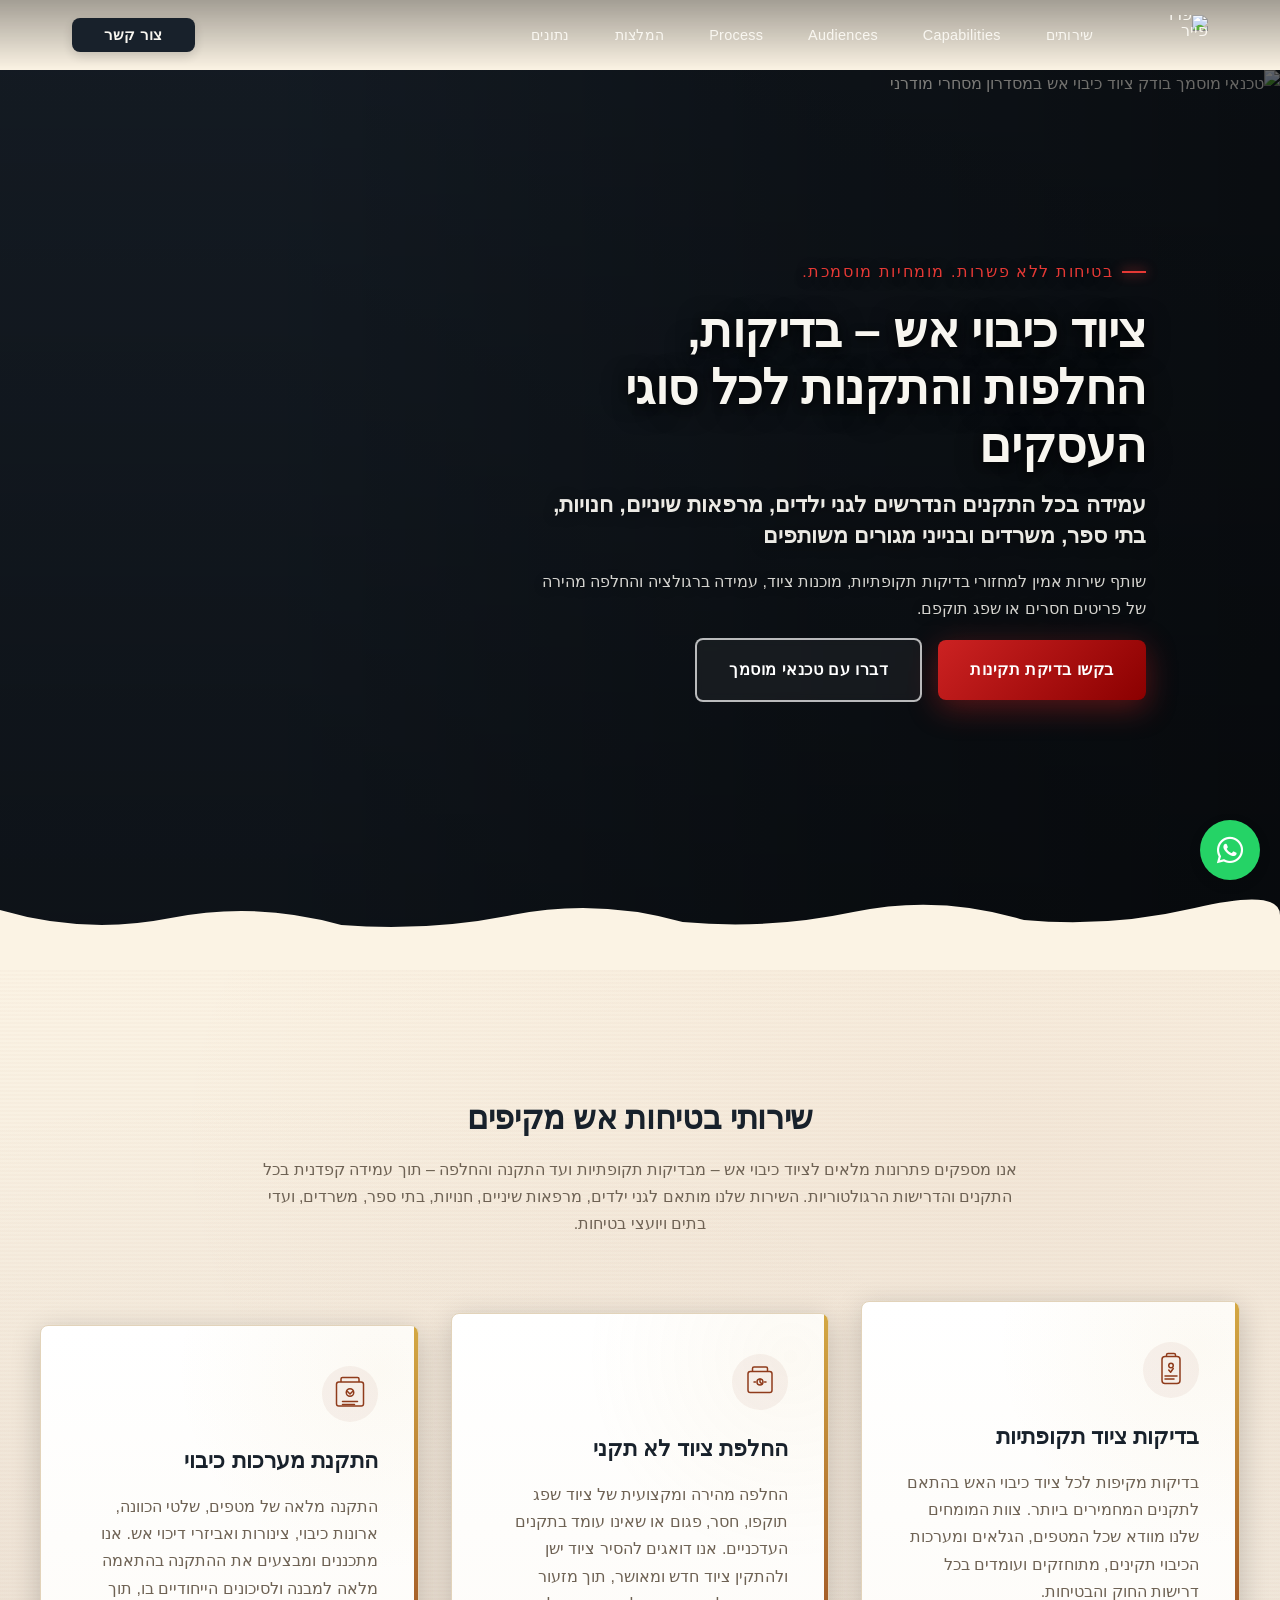
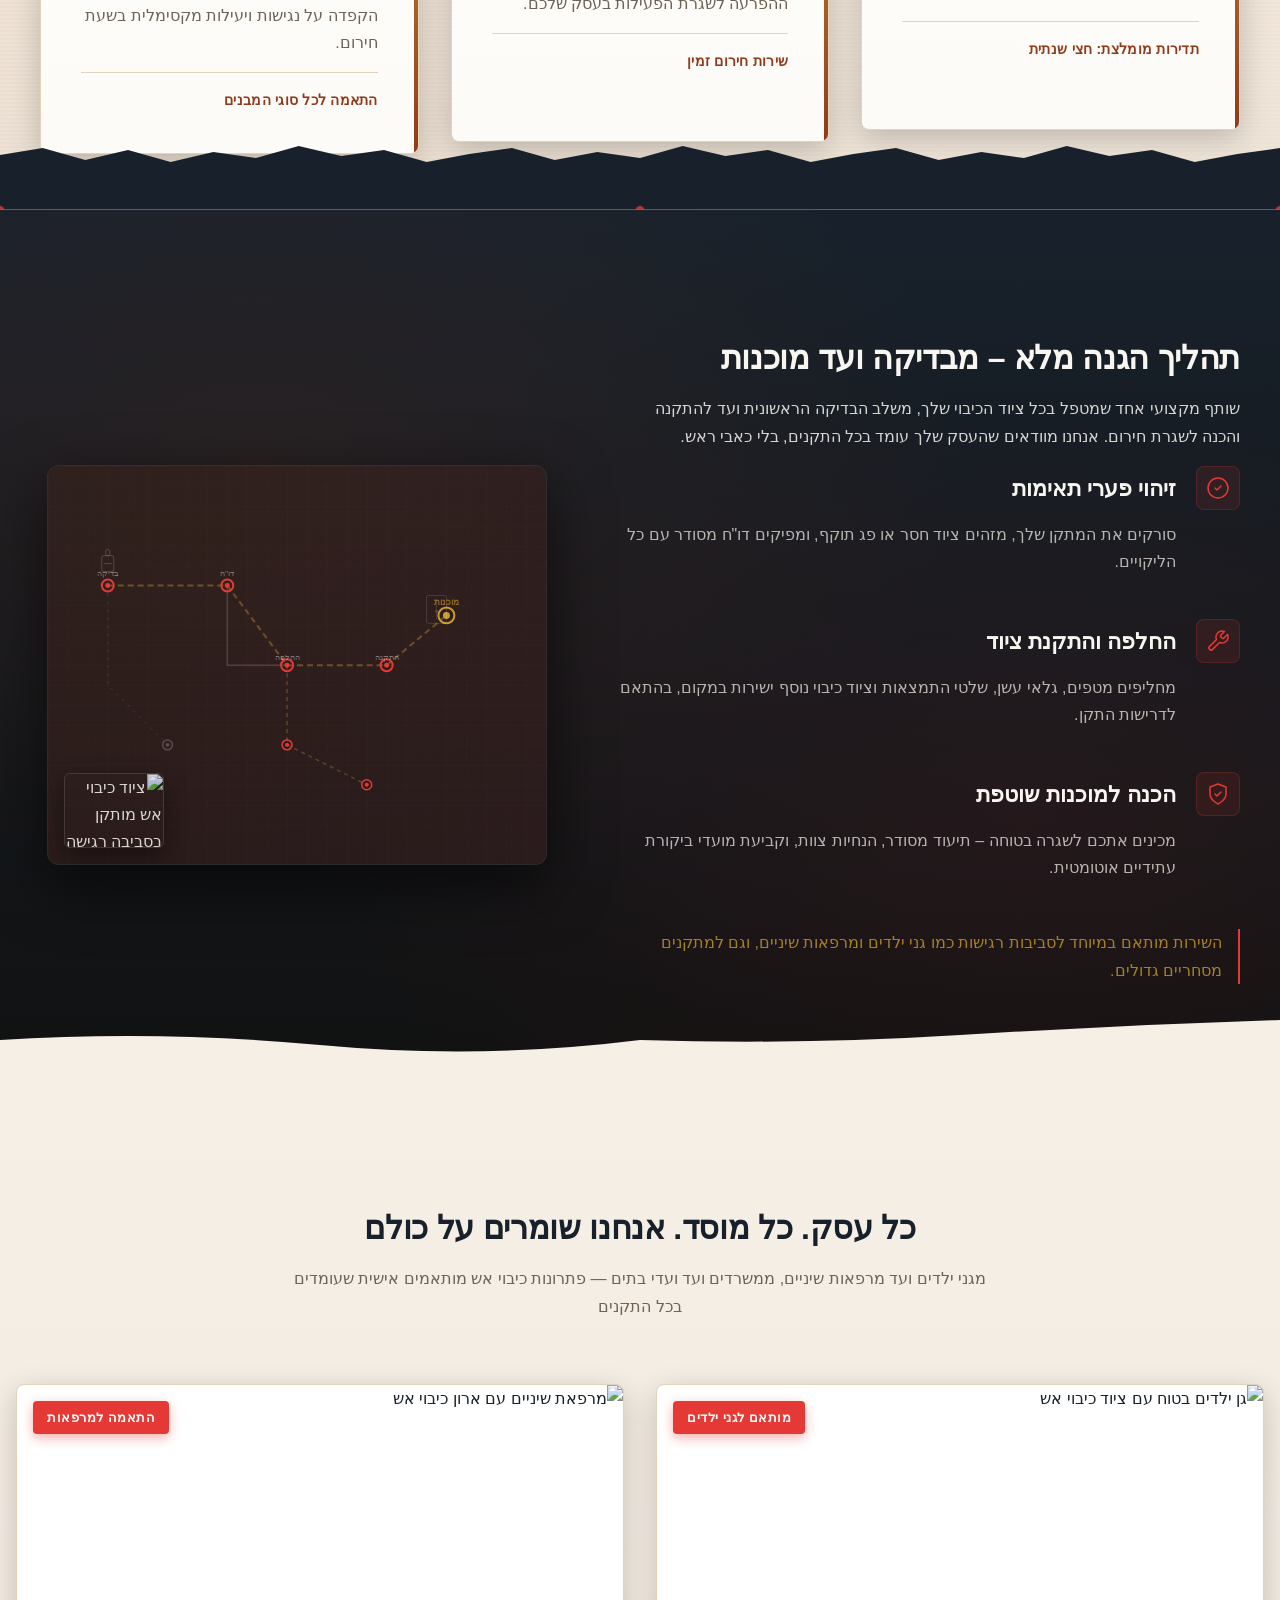
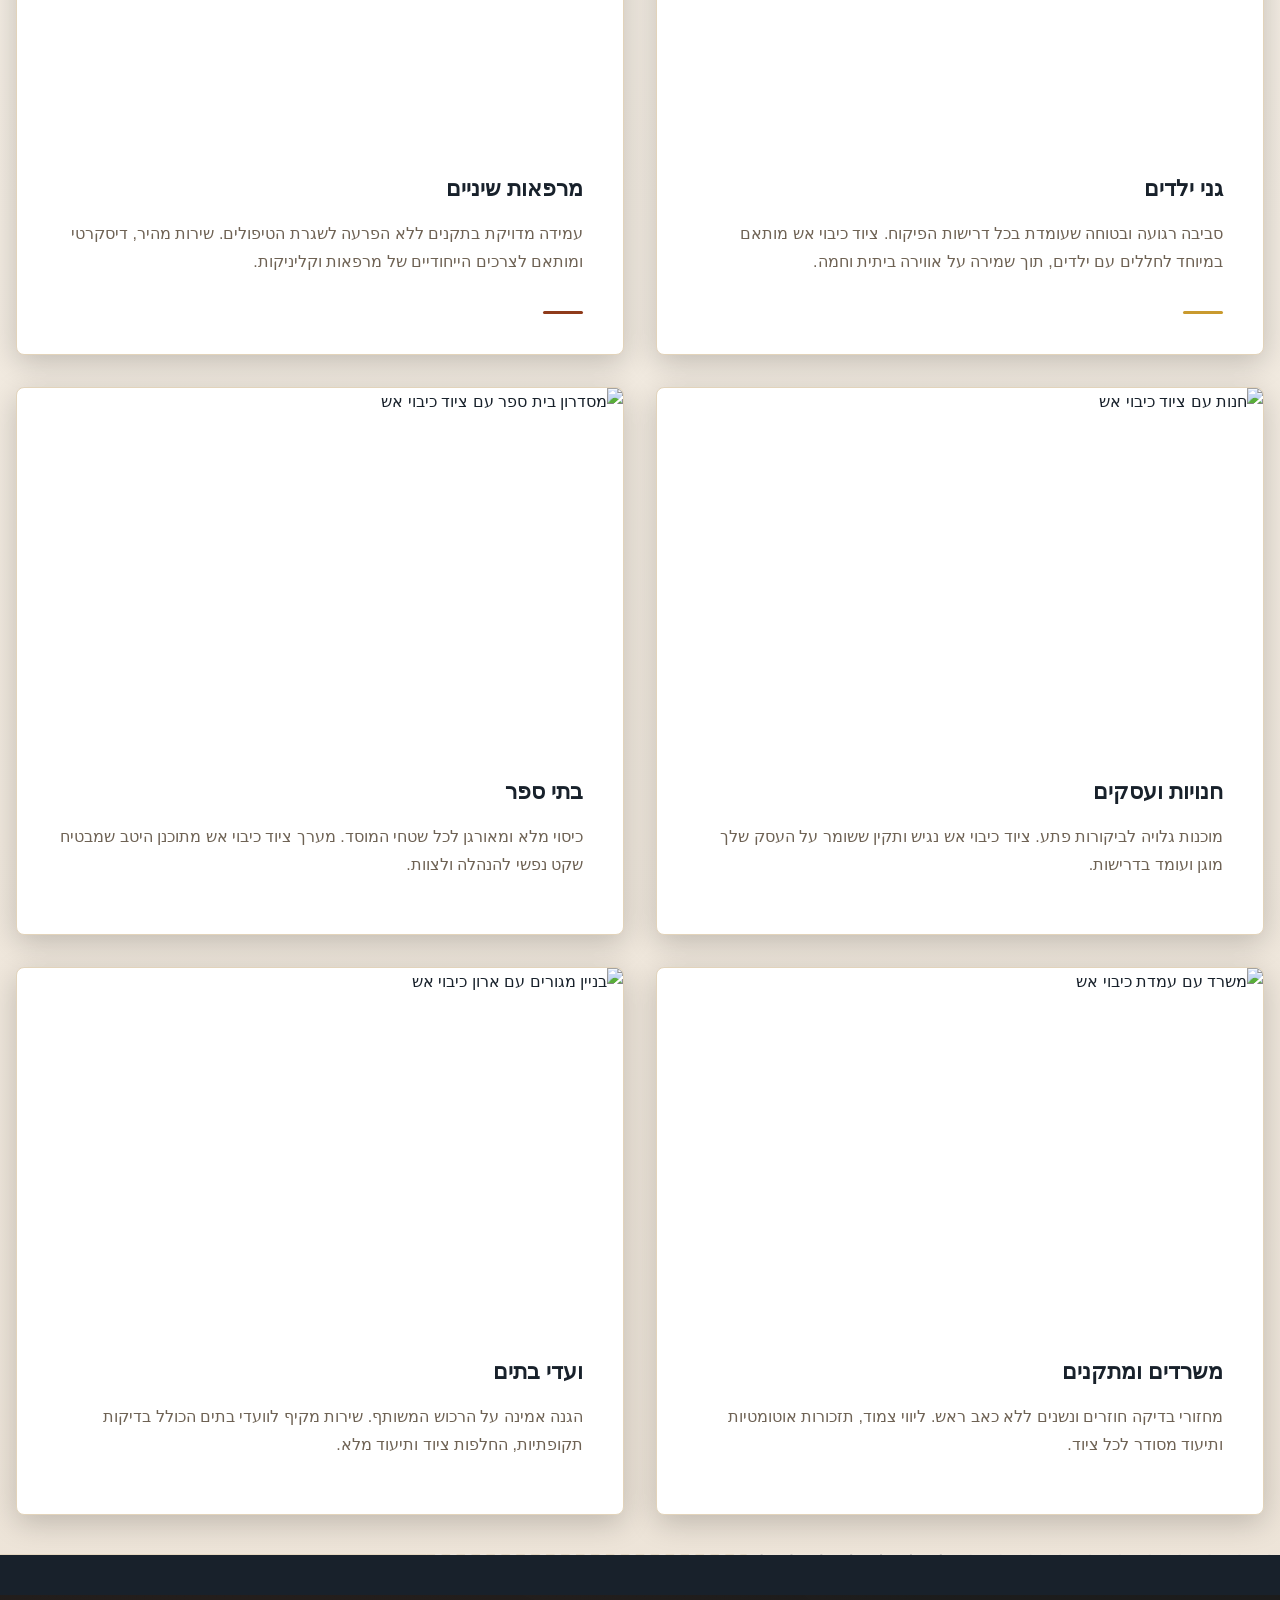
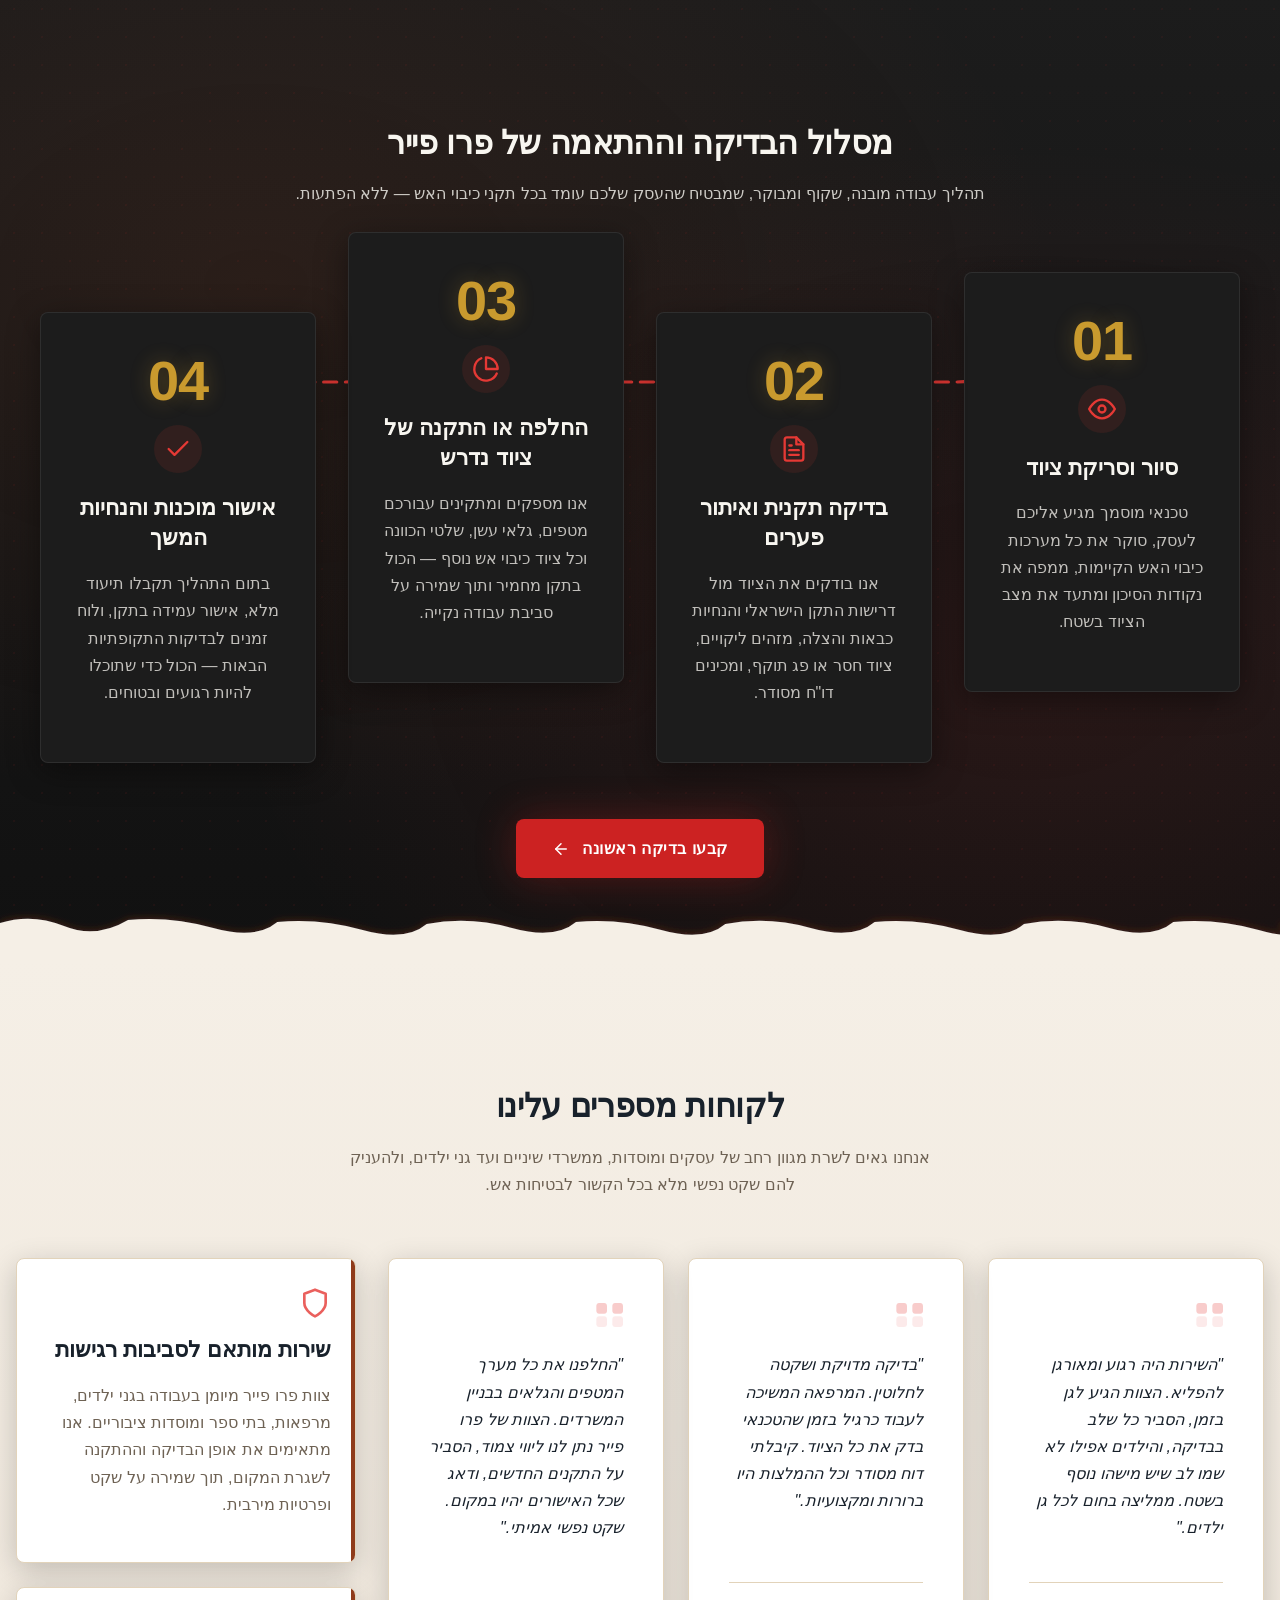
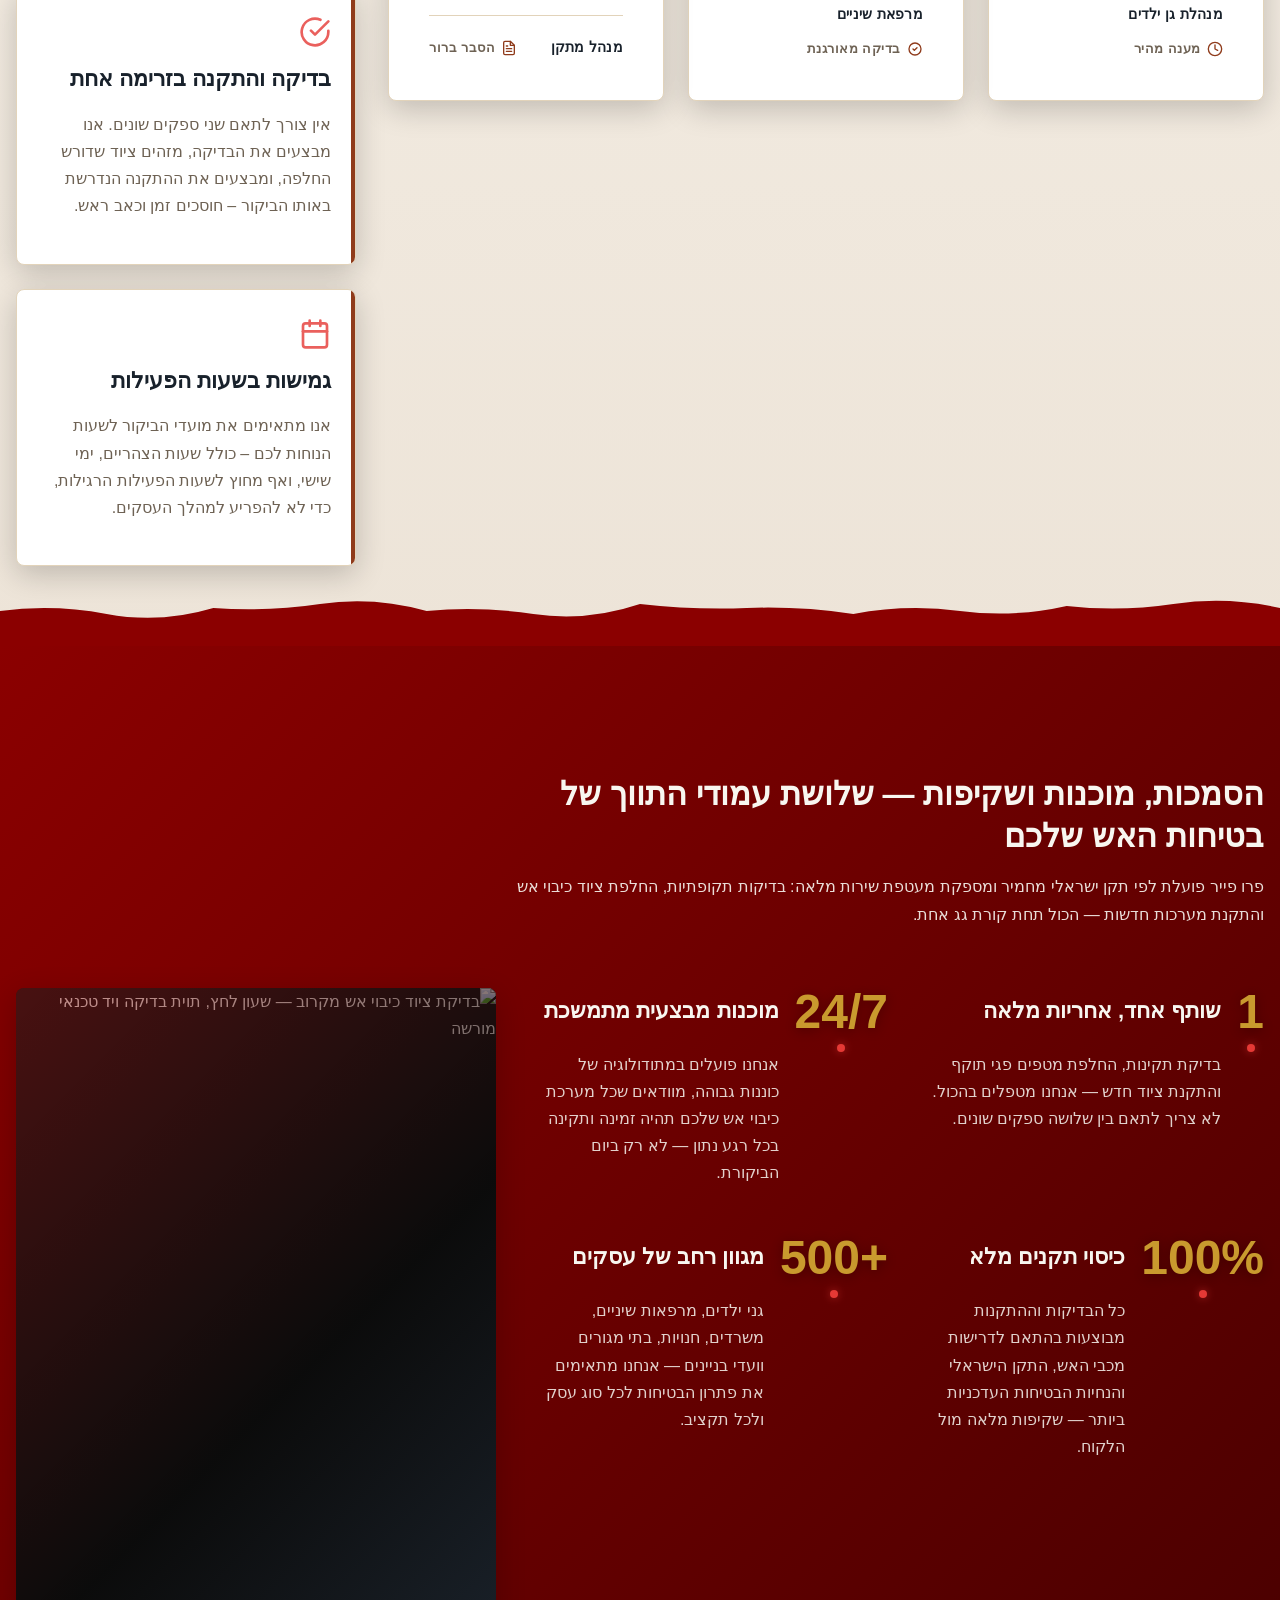
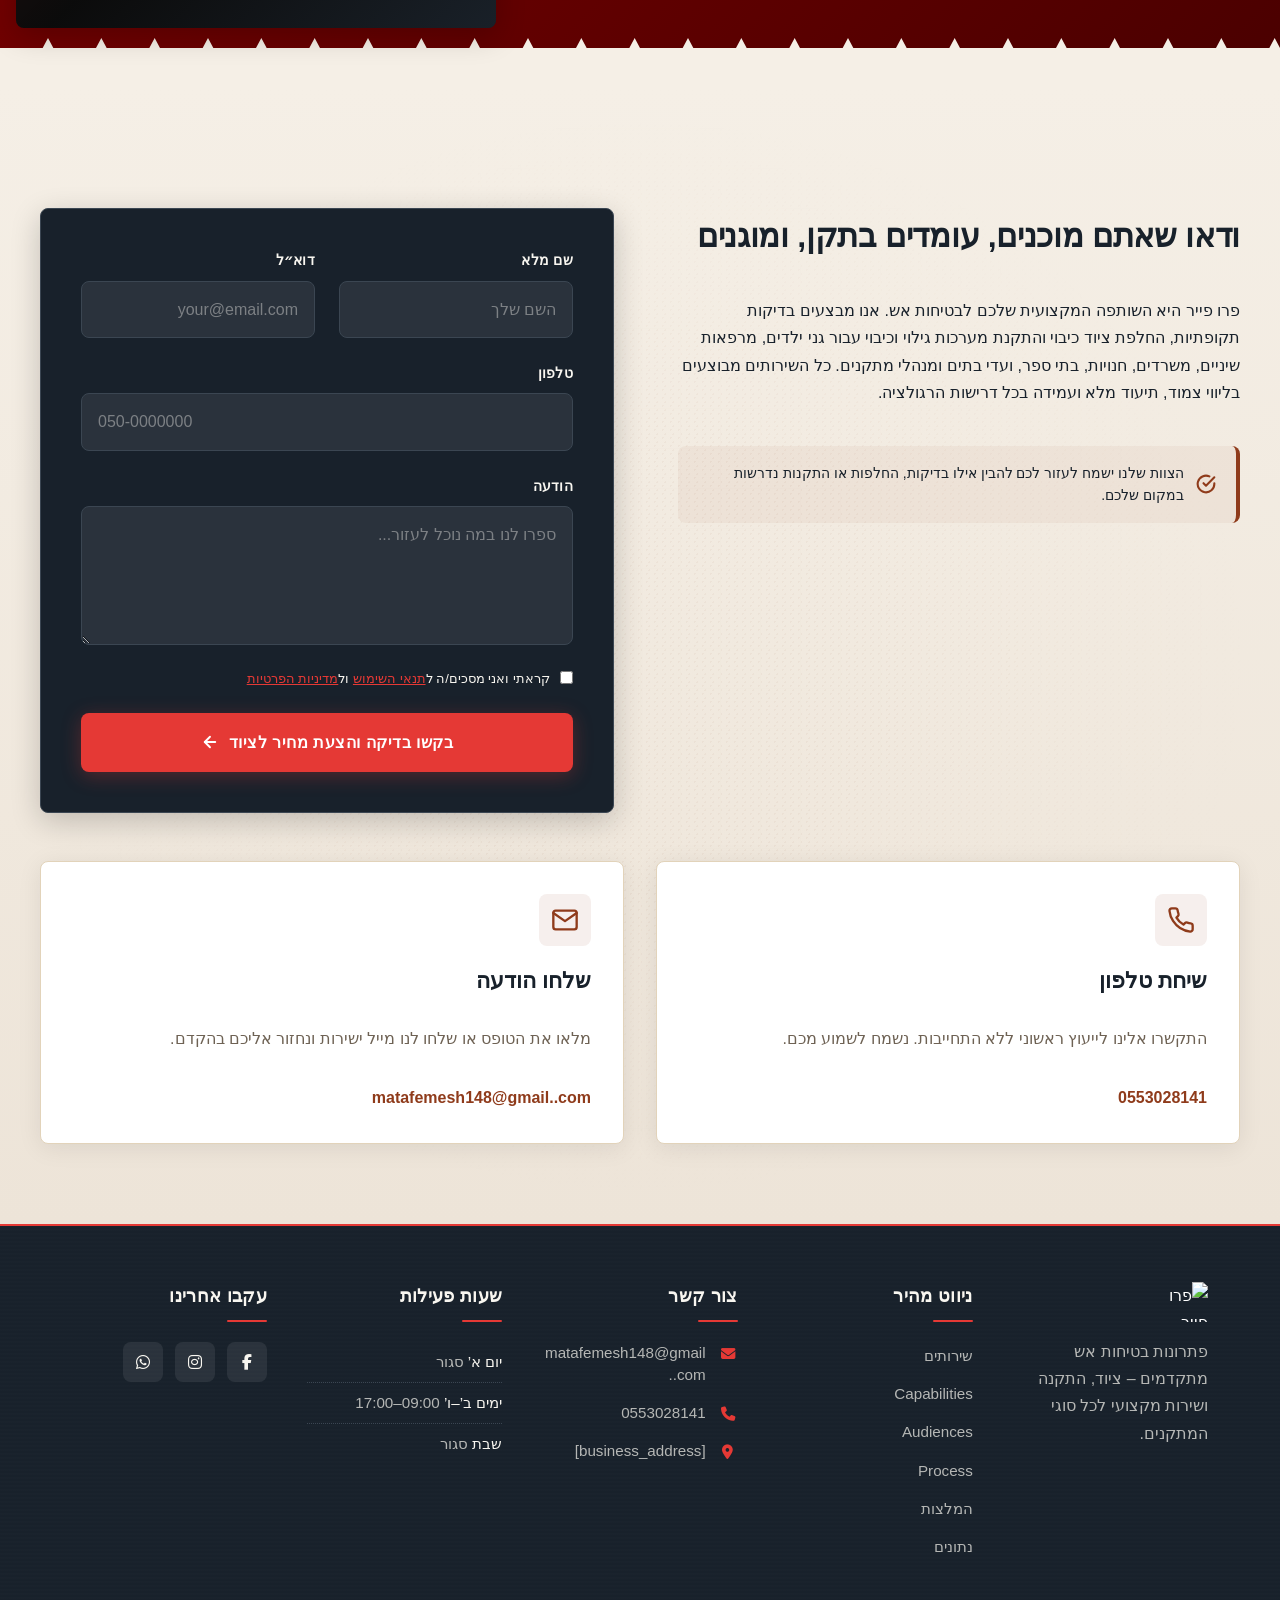
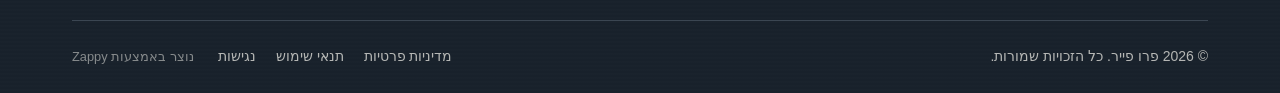
==== commit f27b835a: "Background sync: Progressive GitHub Sync" ====
--- a/index.html
+++ b/index.html
@@ -785,7 +785,7 @@
     </svg>
   </button>
   
-  <button class="phone-header-btn" data-phone="[business_phone]" aria-label="Call">
+  <button class="phone-header-btn" data-phone="0553028141" aria-label="Call">
     <svg width="20" height="20" viewBox="0 0 24 24" fill="currentColor">
       <path d="M22 16.92v3a2 2 0 0 1-2.18 2 19.79 19.79 0 0 1-8.63-3.07 19.5 19.5 0 0 1-6-6 19.79 19.79 0 0 1-3.07-8.67A2 2 0 0 1 4.11 2h3a2 2 0 0 1 2 1.72 12.84 12.84 0 0 0 .7 2.81 2 2 0 0 1-.45 2.11L8.09 9.91a16 16 0 0 0 6 6l1.27-1.27a2 2 0 0 1 2.11-.45 12.84 12.84 0 0 0 2.81.7A2 2 0 0 1 22 16.92z"></path>
     </svg>
@@ -1244,7 +1244,7 @@
         const phoneLinks = document.querySelectorAll('a[href^="tel:"]');
         const phoneNumber = phoneLinks.length > 0 
           ? phoneLinks[0].getAttribute('href').replace('tel:', '')
-          : '[business_phone]';
+          : '0553028141';
         
         window.location.href = 'tel:' + phoneNumber;
         console.log('[Navbar] Phone button clicked');
@@ -1981,7 +1981,7 @@
       </div>
       <h3 class="index-contact-section__card-title">שיחת טלפון</h3>
       <p class="index-contact-section__card-text">התקשרו אלינו לייעוץ ראשוני ללא התחייבות. נשמח לשמוע מכם.</p>
-      <a href="tel:[business_phone]" class="index-contact-section__card-link">[business_phone]</a>
+      <a href="tel:0553028141" class="index-contact-section__card-link">0553028141</a>
     </div>
     <div class="index-contact-section__contact-card" data-zappy-contact-field="email">
       <div class="index-contact-section__card-icon">
@@ -1992,7 +1992,7 @@
       </div>
       <h3 class="index-contact-section__card-title">שלחו הודעה</h3>
       <p class="index-contact-section__card-text">מלאו את הטופס או שלחו לנו מייל ישירות ונחזור אליכם בהקדם.</p>
-      <a href="mailto:[business_email]" class="index-contact-section__card-link">[business_email]</a>
+      <a href="mailto:matafemesh148@gmail..com" class="index-contact-section__card-link">matafemesh148@gmail..com</a>
     </div>
   </div>
 </section>
@@ -2026,11 +2026,11 @@
         <ul class="footer-contact">
           <li>
             <span class="contact-icon"><i class="fas fa-envelope"></i></span>
-            <span class="contact-text"><a href="mailto:[business_email]">[business_email]</a></span>
+            <span class="contact-text"><a href="mailto:matafemesh148@gmail..com">matafemesh148@gmail..com</a></span>
           </li>
           <li>
             <span class="contact-icon"><i class="fas fa-phone"></i></span>
-            <span class="contact-text"><a href="tel:[business_phone]">[business_phone]</a></span>
+            <span class="contact-text"><a href="tel:0553028141">0553028141</a></span>
           </li>
           <li><a href="/"><span class="contact-icon"><i class="fas fa-map-marker-alt"></i></span>
             <span class="contact-text">[business_address]</span></a></li>
@@ -2040,11 +2040,9 @@
       <!-- Business Hours -->
       <div class="footer-col footer-hours-col">
         <h4>שעות פעילות</h4>
-        <ul class="footer-hours">
-          <li><a href="/"><span class="hours-day">ימים א'–ה'</span> <span class="hours-time">09:00–18:00</span></a></li>
-          <li><a href="/"><span class="hours-day">יום ו'</span> <span class="hours-time">09:00–13:00</span></a></li>
-          <li><a href="/"><span class="hours-day">שבת</span> <span class="hours-time">סגור</span></a></li>
-        </ul>
+        <ul class="footer-hours"><li><a href="/"><span class="hours-day">יום א’</span> <span class="hours-time">סגור</span></a></li>
+<li><a href="/"><span class="hours-day">ימים ב’–ו’</span> <span class="hours-time">09:00–17:00</span></a></li>
+<li><a href="/"><span class="hours-day">שבת</span> <span class="hours-time">סגור</span></a></li></ul>
       </div>
 
       <!-- Social Media -->
@@ -2053,7 +2051,7 @@
         <div class="footer-social">
           <a href="#" aria-label="Facebook" data-zappy-social-placeholder="true"><i class="fab fa-facebook-f"></i></a>
           <a href="#" aria-label="Instagram" data-zappy-social-placeholder="true"><i class="fab fa-instagram"></i></a>
-          <a href="#" aria-label="WhatsApp" data-zappy-social-placeholder="true"><i class="fab fa-whatsapp"></i></a>
+          <a href="https://wa.me/972553028141" aria-label="WhatsApp" data-zappy-social-placeholder="true"><i class="fab fa-whatsapp"></i></a>
         </div>
       </div>
     </div>
@@ -2075,7 +2073,7 @@
   </div>
 </footer>
   
-  <a href="https://wa.me/[whatsapp_handle]" class="whatsapp-float" aria-label="WhatsApp">
+  <a href="https://wa.me/972553028141" class="whatsapp-float" aria-label="WhatsApp">
     <i class="fab fa-whatsapp"></i>
   </a>
   
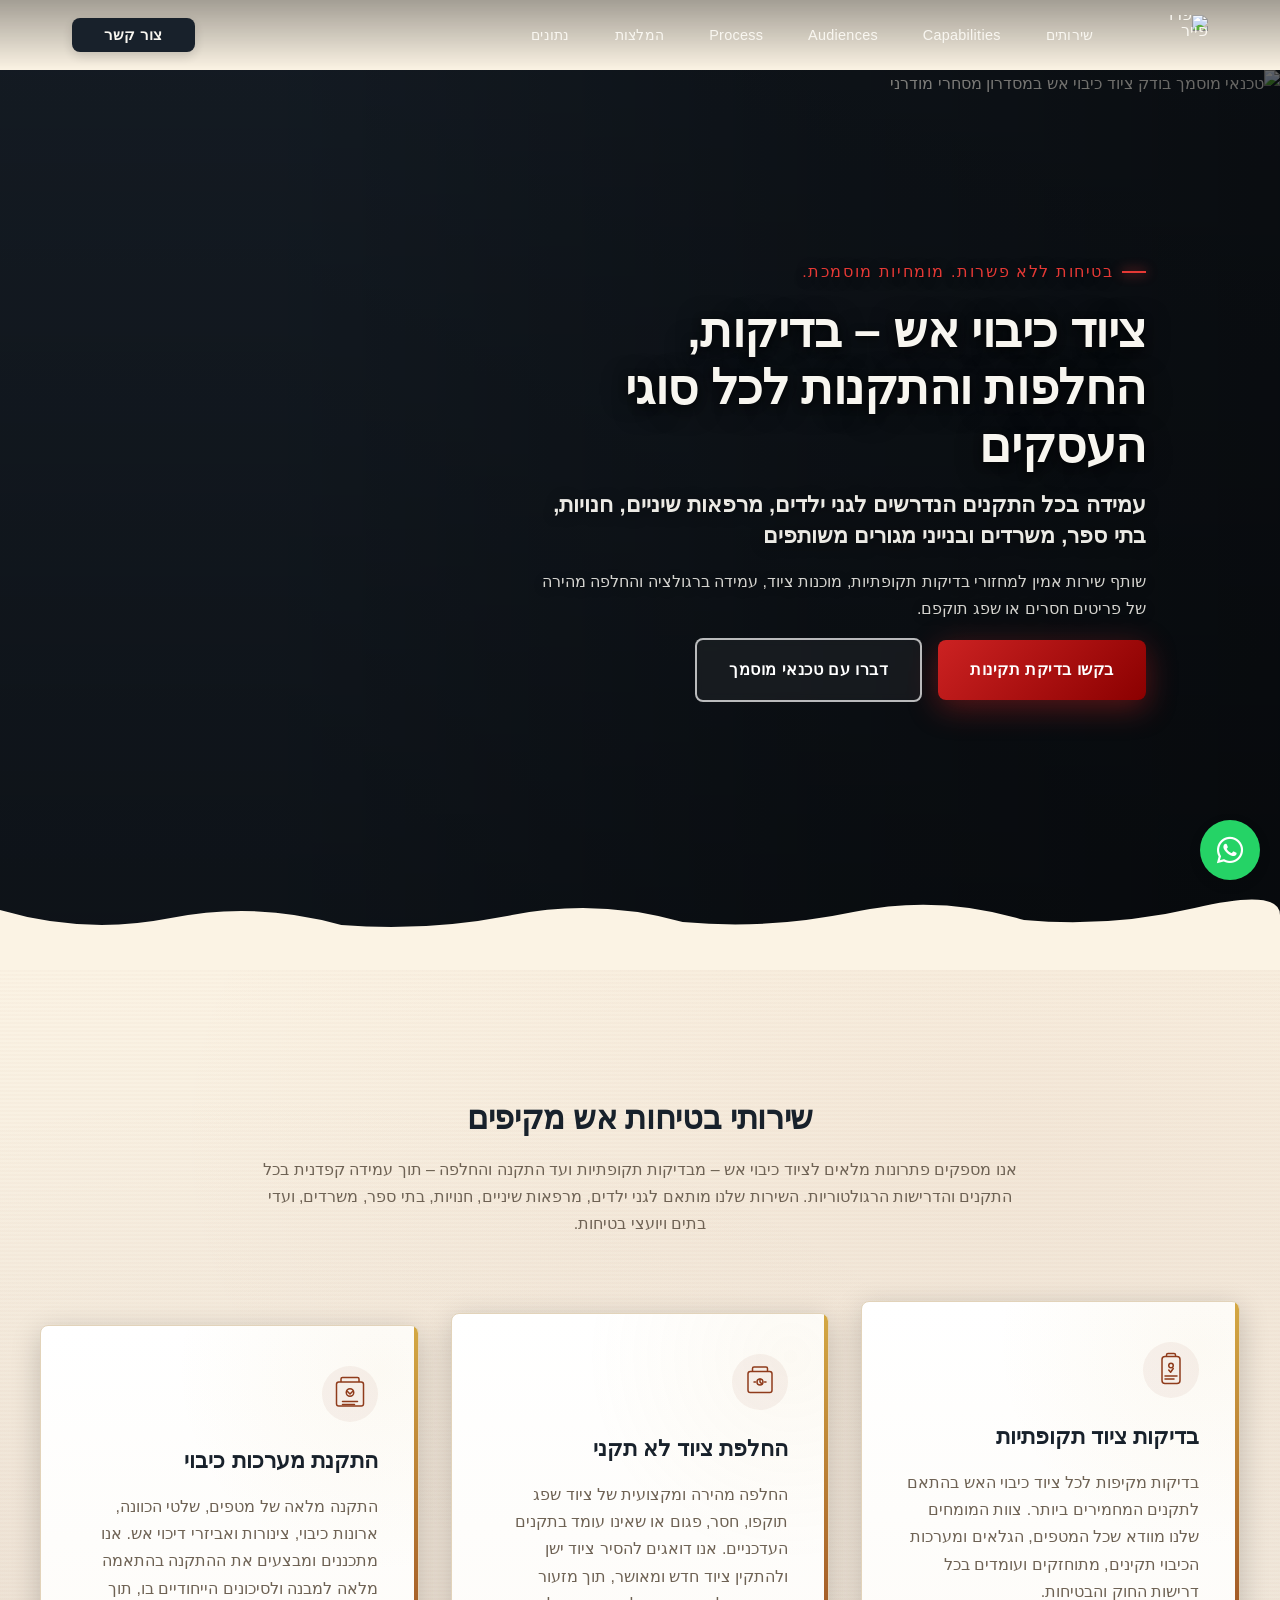
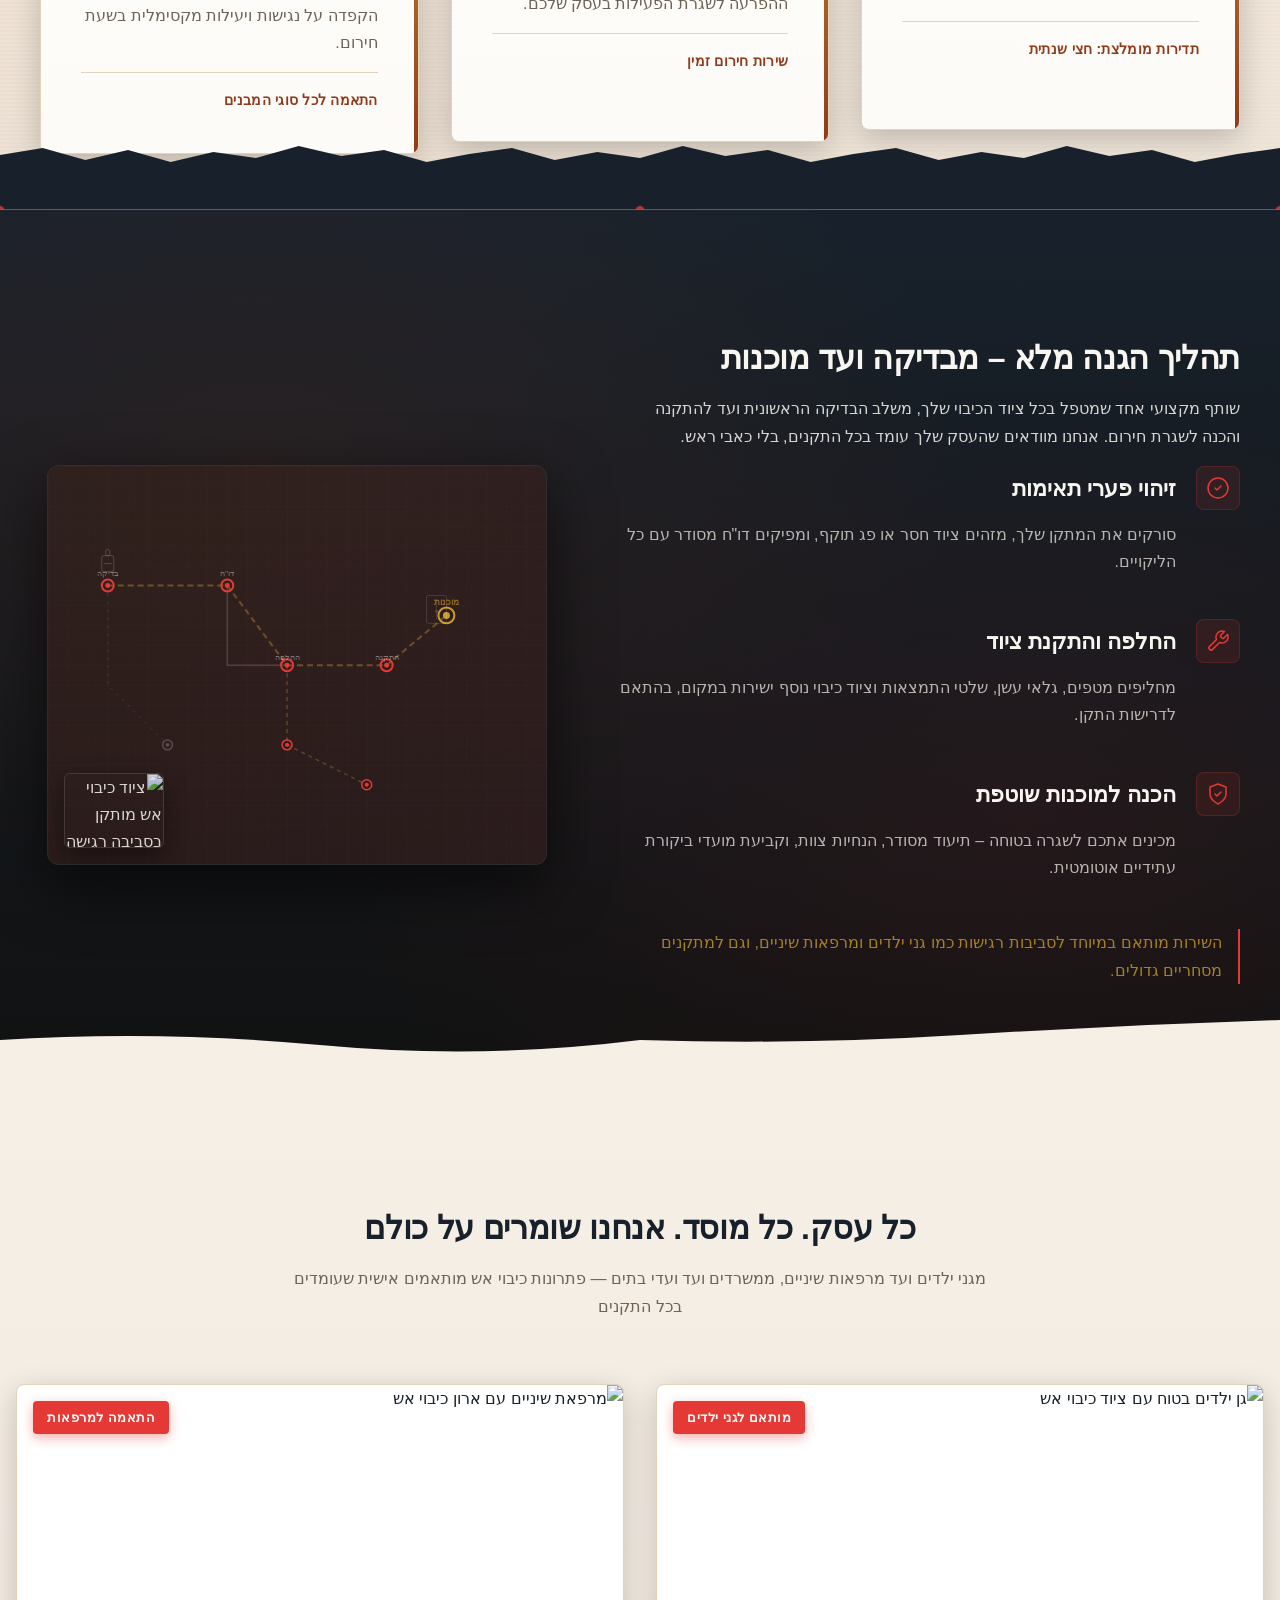
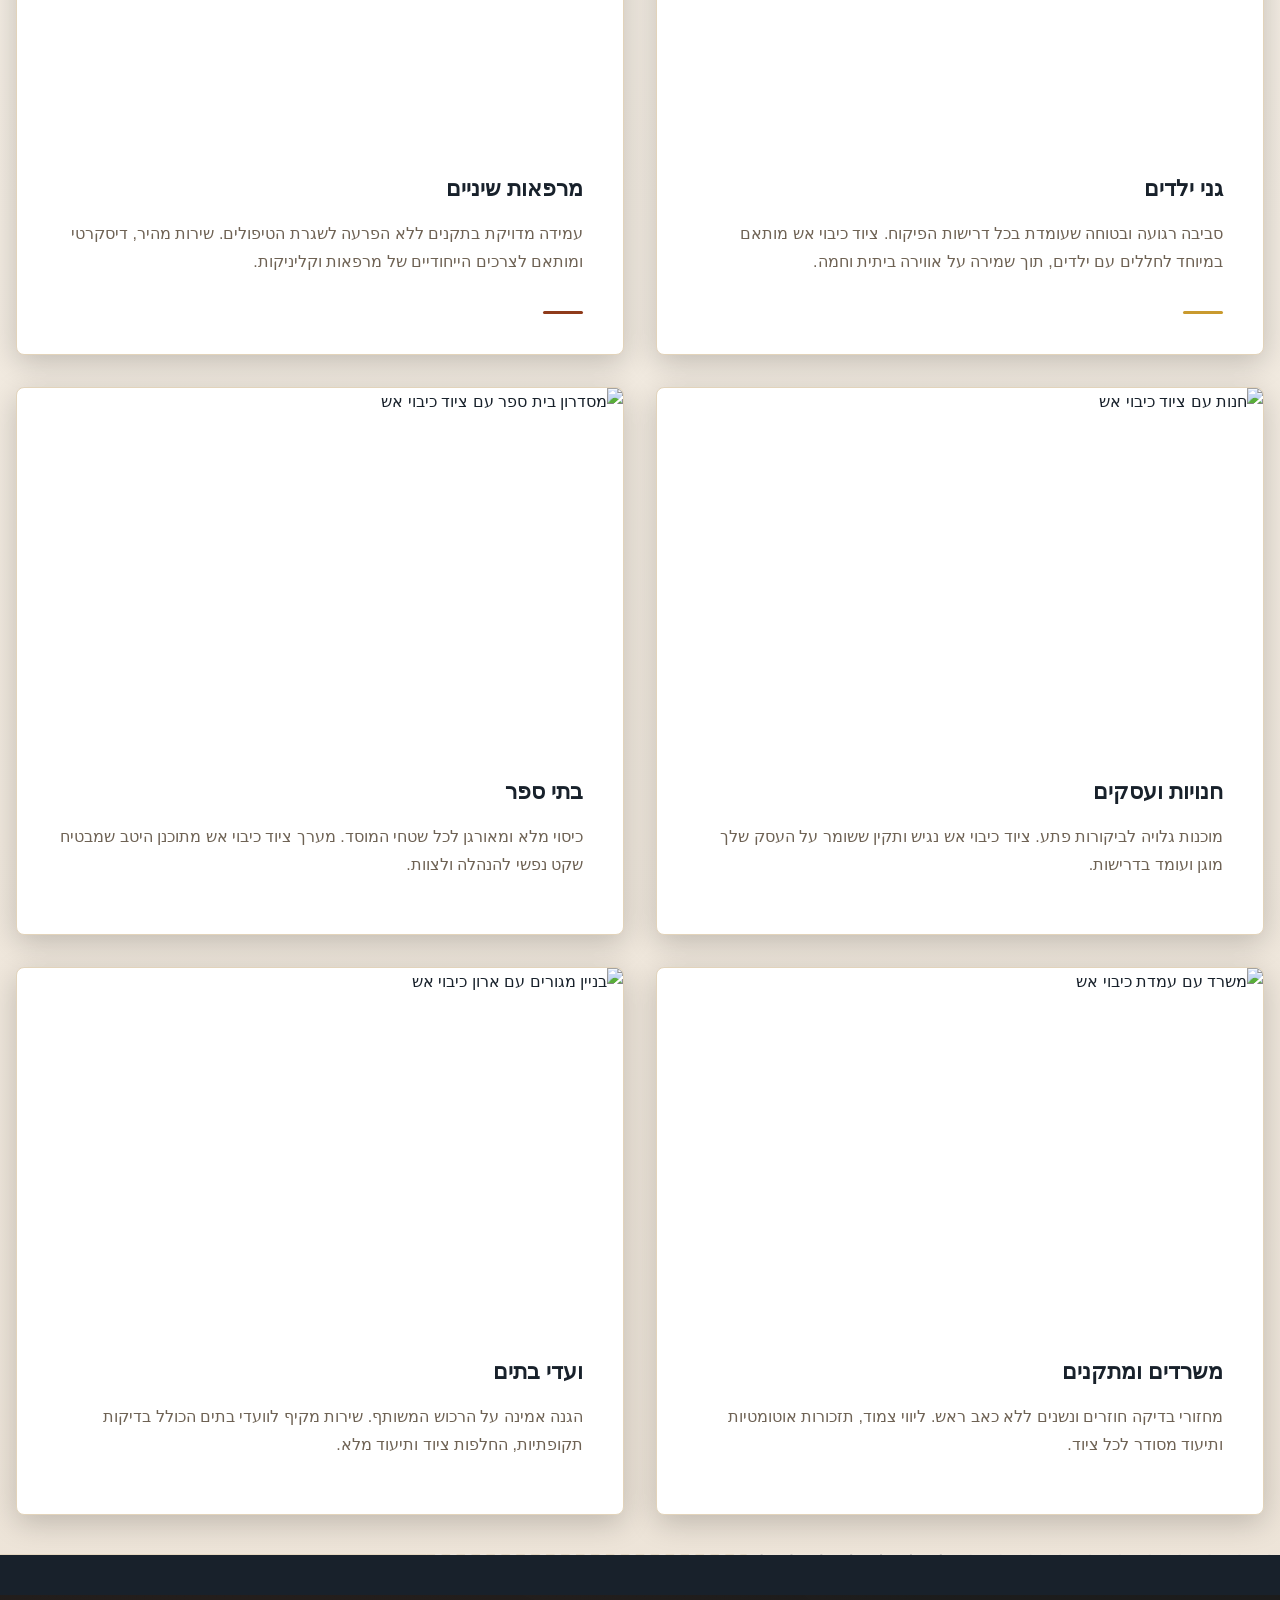
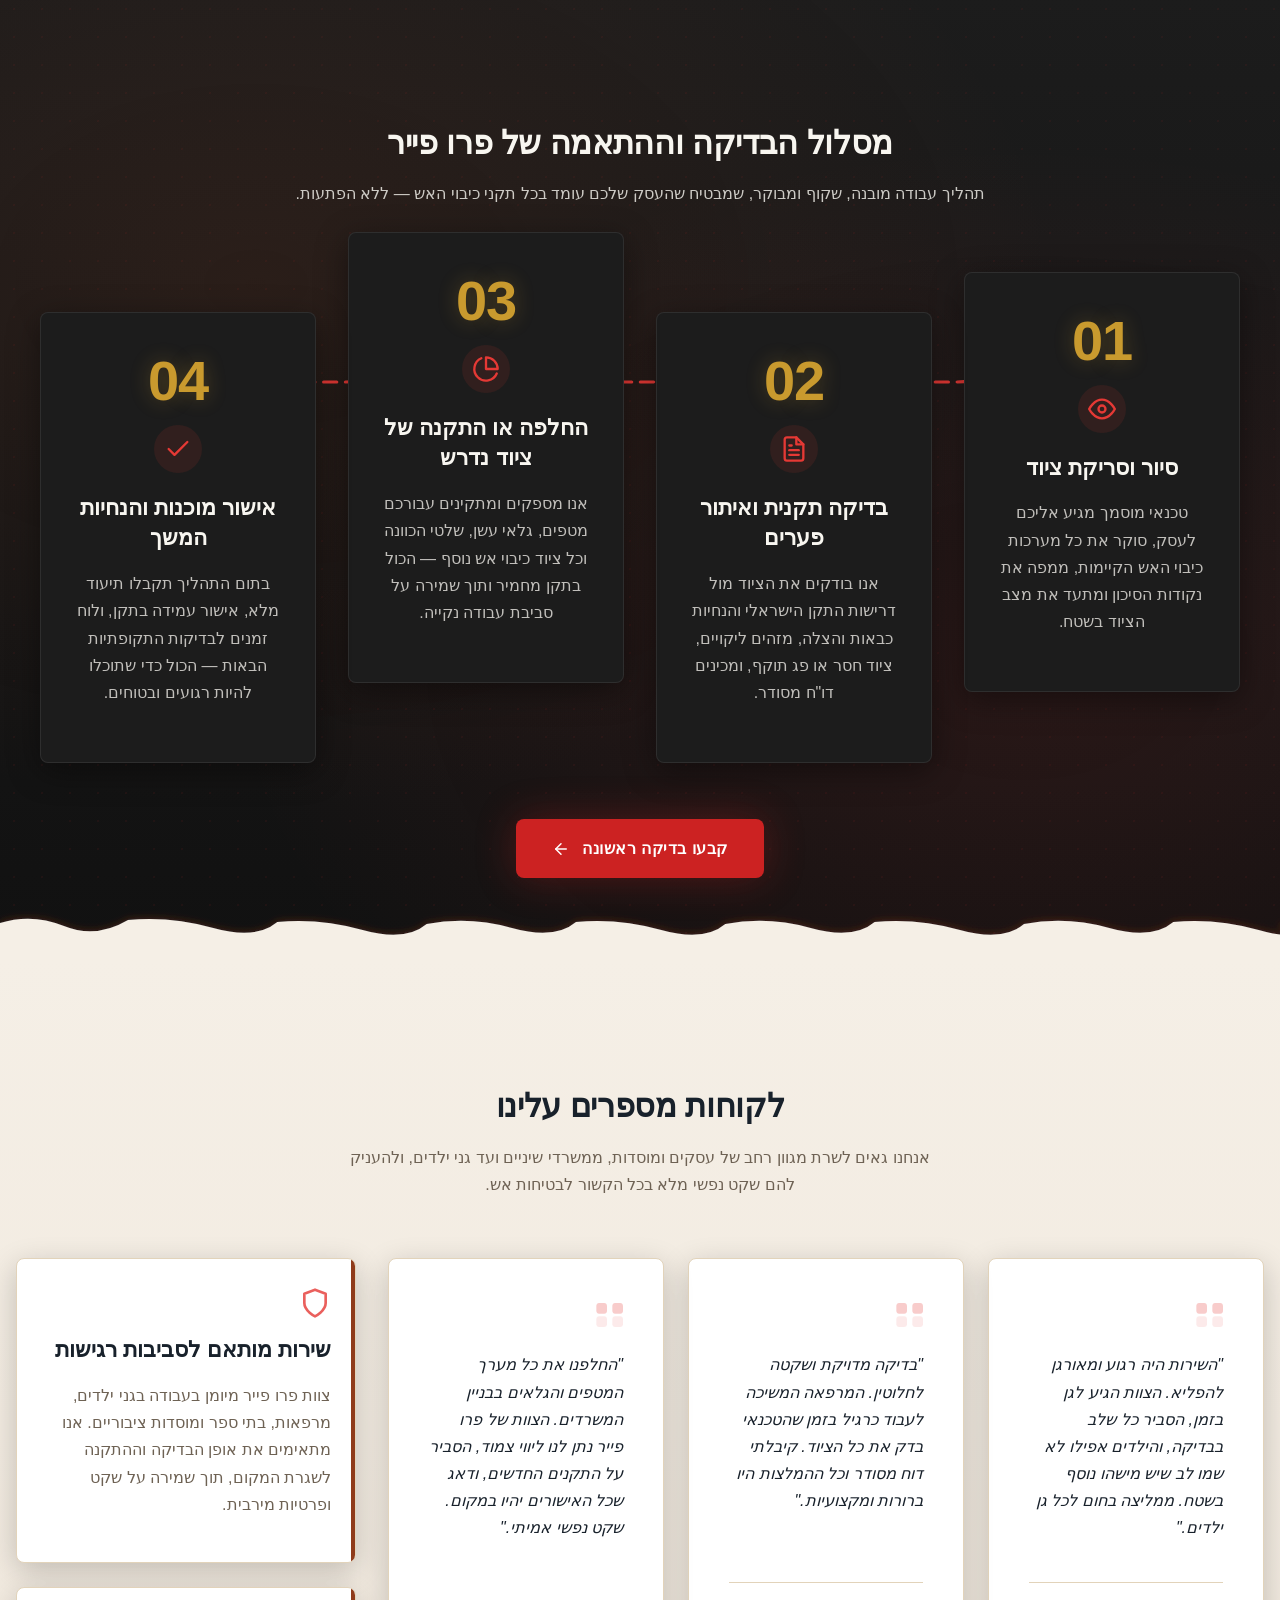
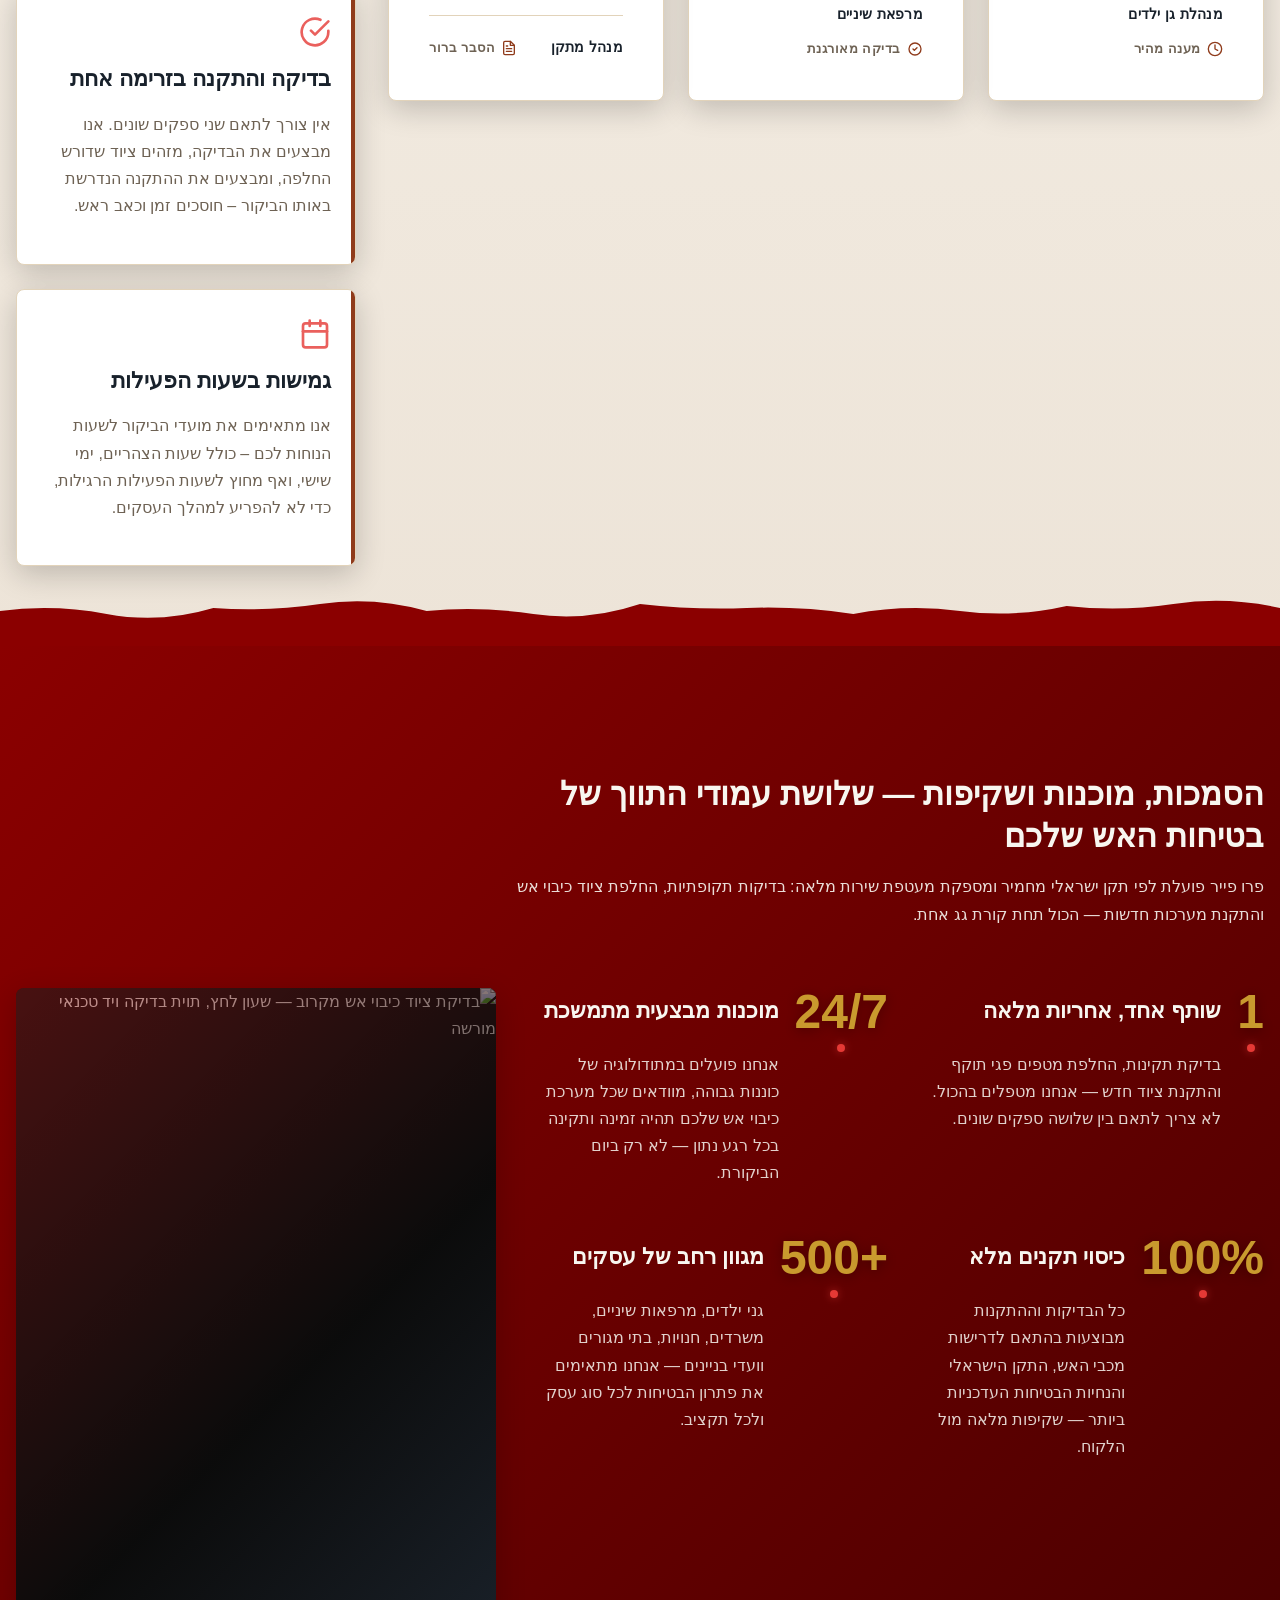
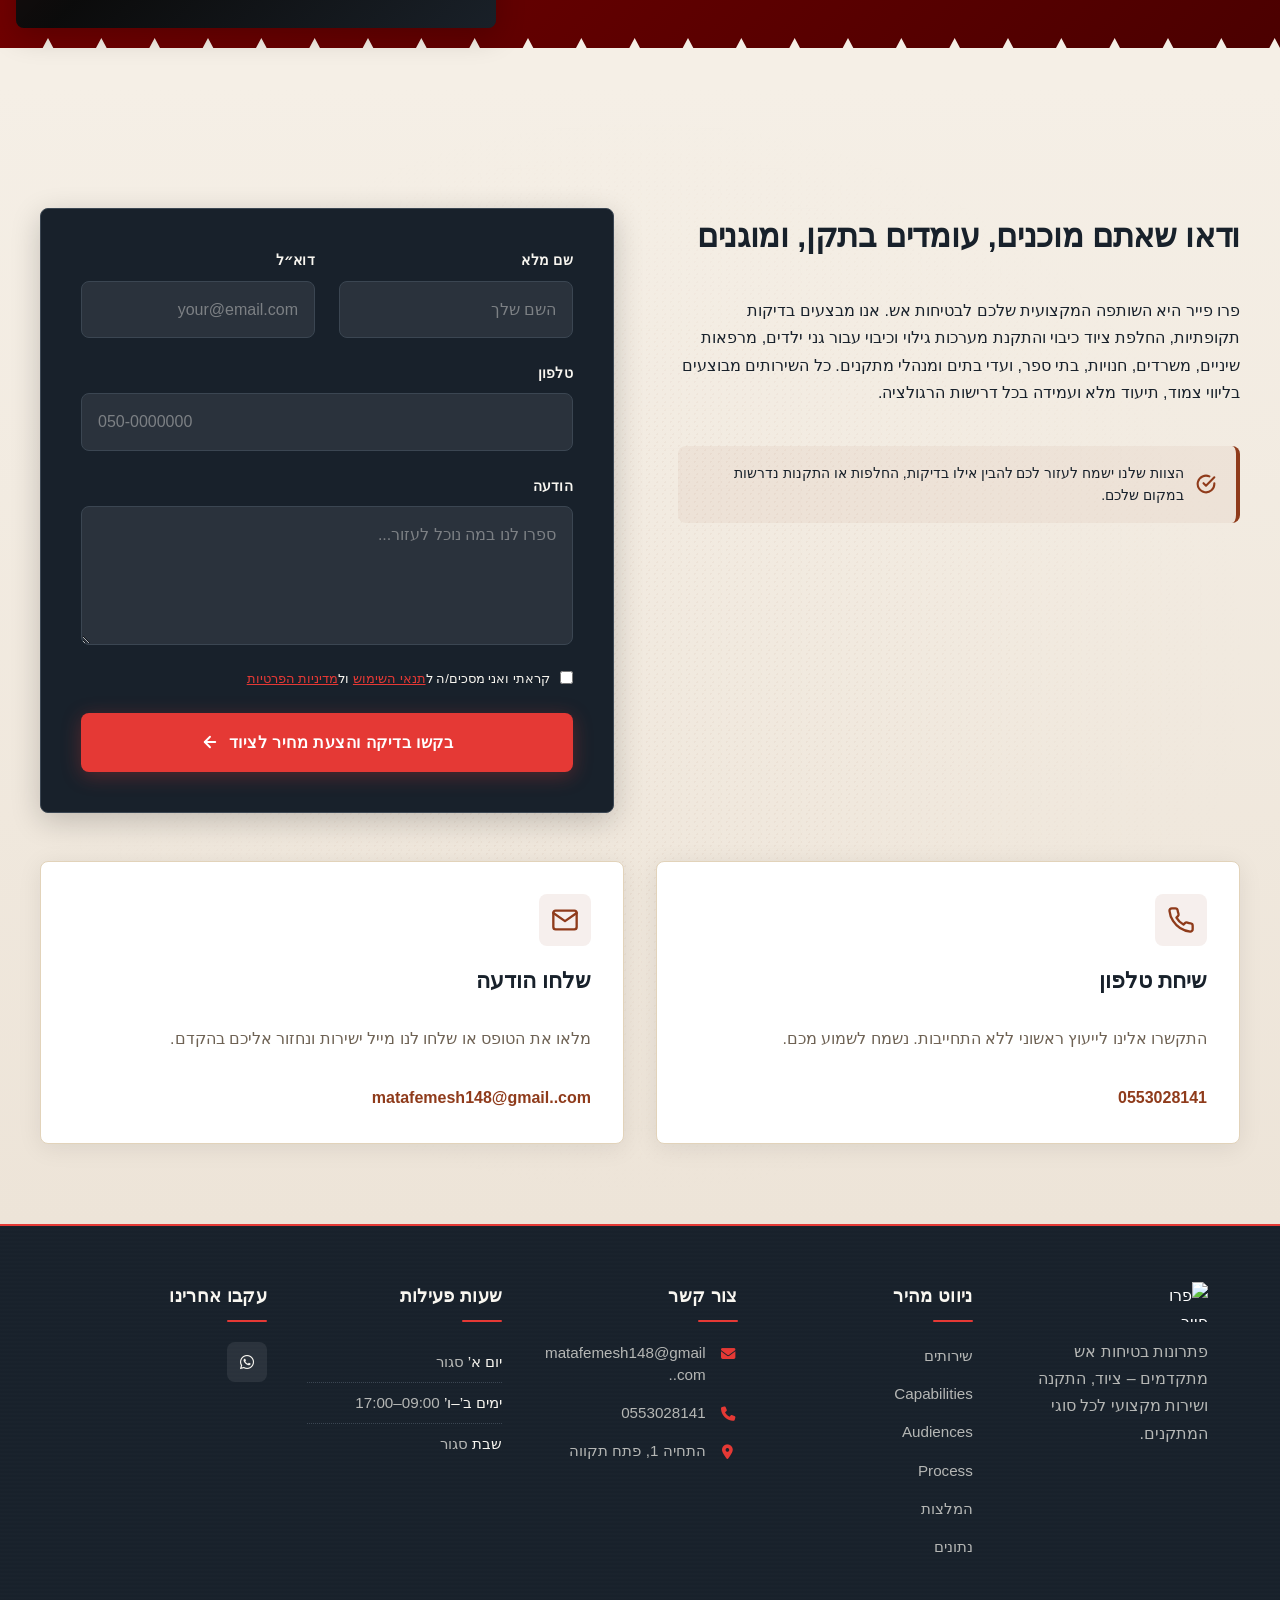
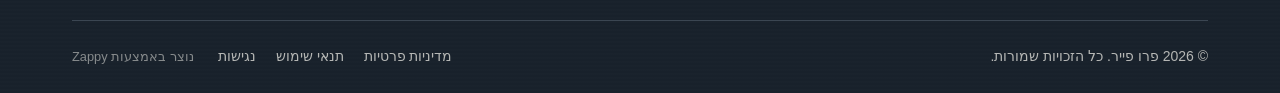
==== commit 7fe43df0: "Background sync: Progressive GitHub Sync" ====
--- a/index.html
+++ b/index.html
@@ -2032,8 +2032,8 @@
             <span class="contact-icon"><i class="fas fa-phone"></i></span>
             <span class="contact-text"><a href="tel:0553028141">0553028141</a></span>
           </li>
-          <li><a href="/"><span class="contact-icon"><i class="fas fa-map-marker-alt"></i></span>
-            <span class="contact-text">[business_address]</span></a></li>
+          <li><a href="https://www.google.com/maps/search/?api=1&amp;query=%D7%94%D7%AA%D7%97%D7%99%D7%94%201%2C%20%D7%A4%D7%AA%D7%97%20%D7%AA%D7%A7%D7%95%D7%95%D7%94%20" target="_blank" rel="noopener noreferrer"><span class="contact-icon"><i class="fas fa-map-marker-alt"></i></span>
+            <span class="contact-text">התחיה 1, פתח תקווה </span></a></li>
         </ul>
       </div>
 
@@ -2049,8 +2049,8 @@
       <div class="footer-col footer-social-col">
         <h4>עקבו אחרינו</h4>
         <div class="footer-social">
-          <a href="#" aria-label="Facebook" data-zappy-social-placeholder="true"><i class="fab fa-facebook-f"></i></a>
-          <a href="#" aria-label="Instagram" data-zappy-social-placeholder="true"><i class="fab fa-instagram"></i></a>
+          <a href="#" aria-label="Facebook" data-zappy-social-placeholder="true" style="display:none !important;"><i class="fab fa-facebook-f"></i></a>
+          <a href="#" aria-label="Instagram" data-zappy-social-placeholder="true" style="display:none !important;"><i class="fab fa-instagram"></i></a>
           <a href="https://wa.me/972553028141" aria-label="WhatsApp" data-zappy-social-placeholder="true"><i class="fab fa-whatsapp"></i></a>
         </div>
       </div>
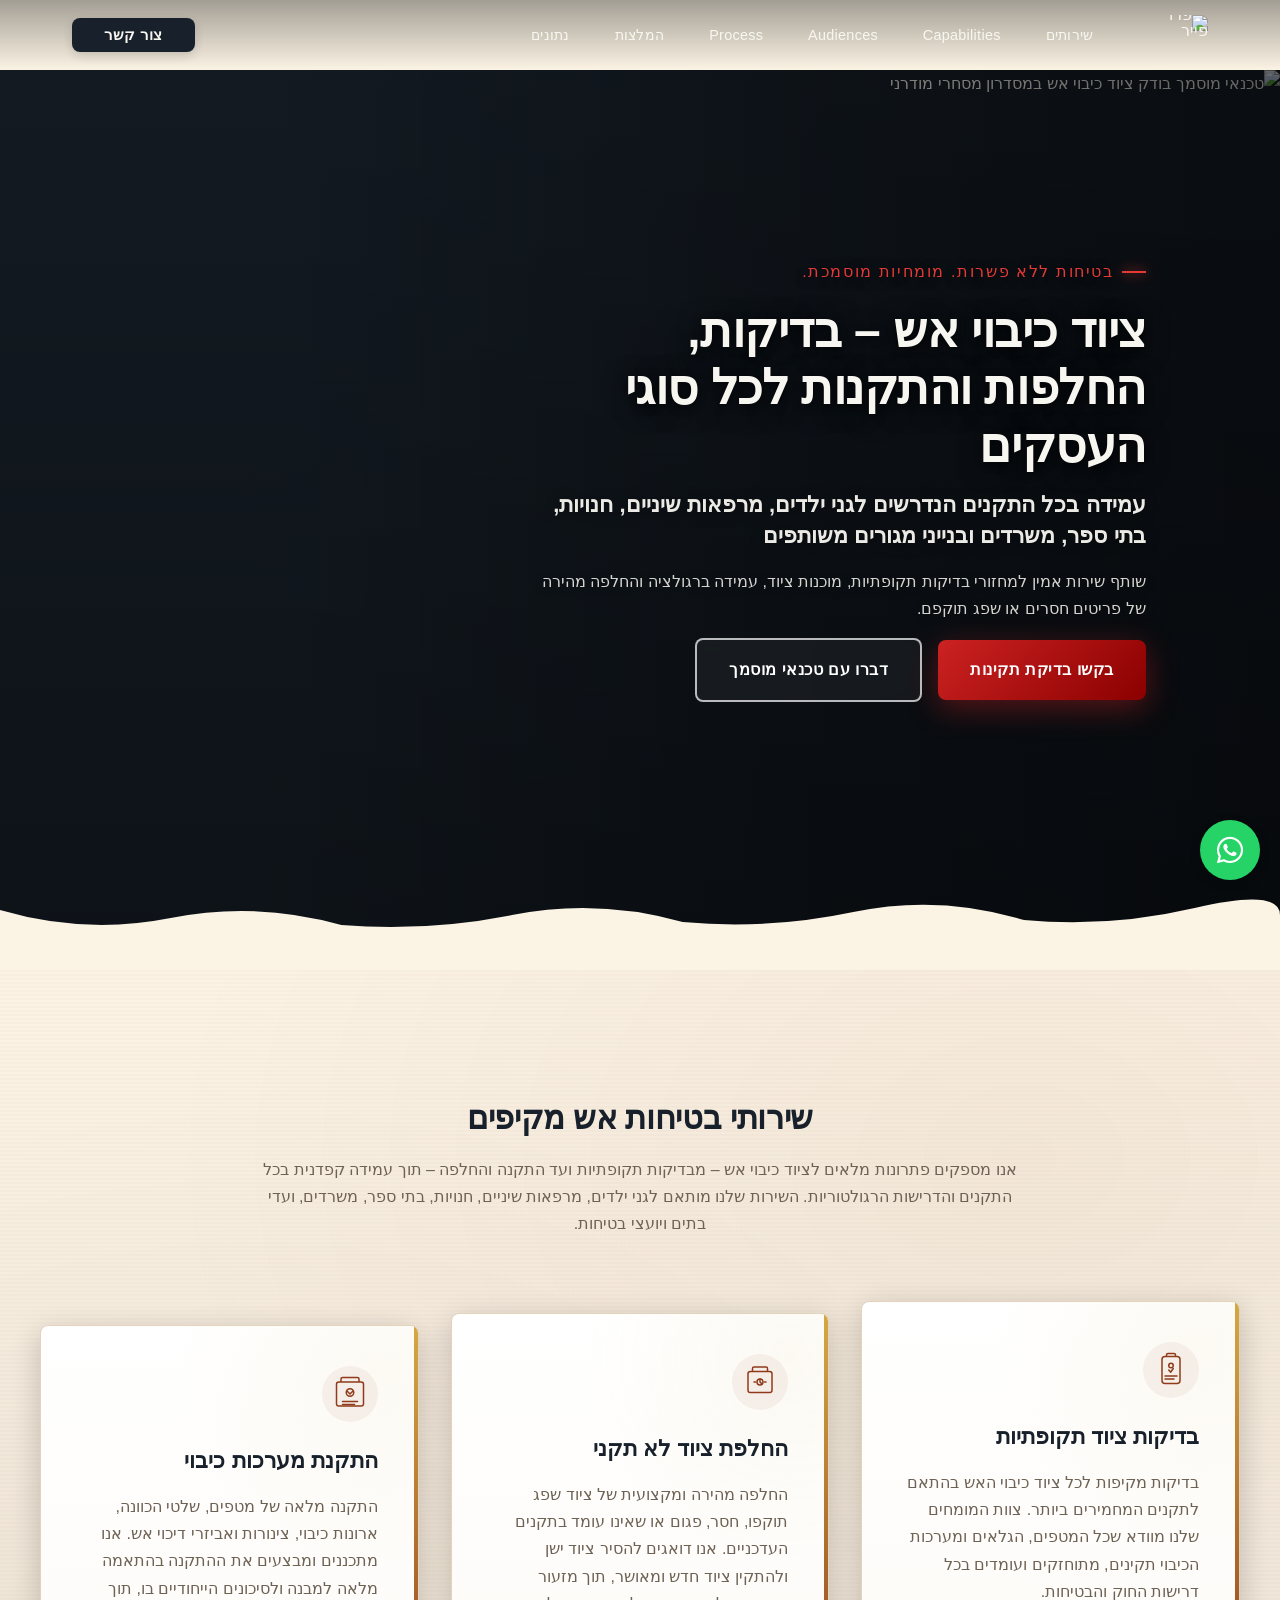
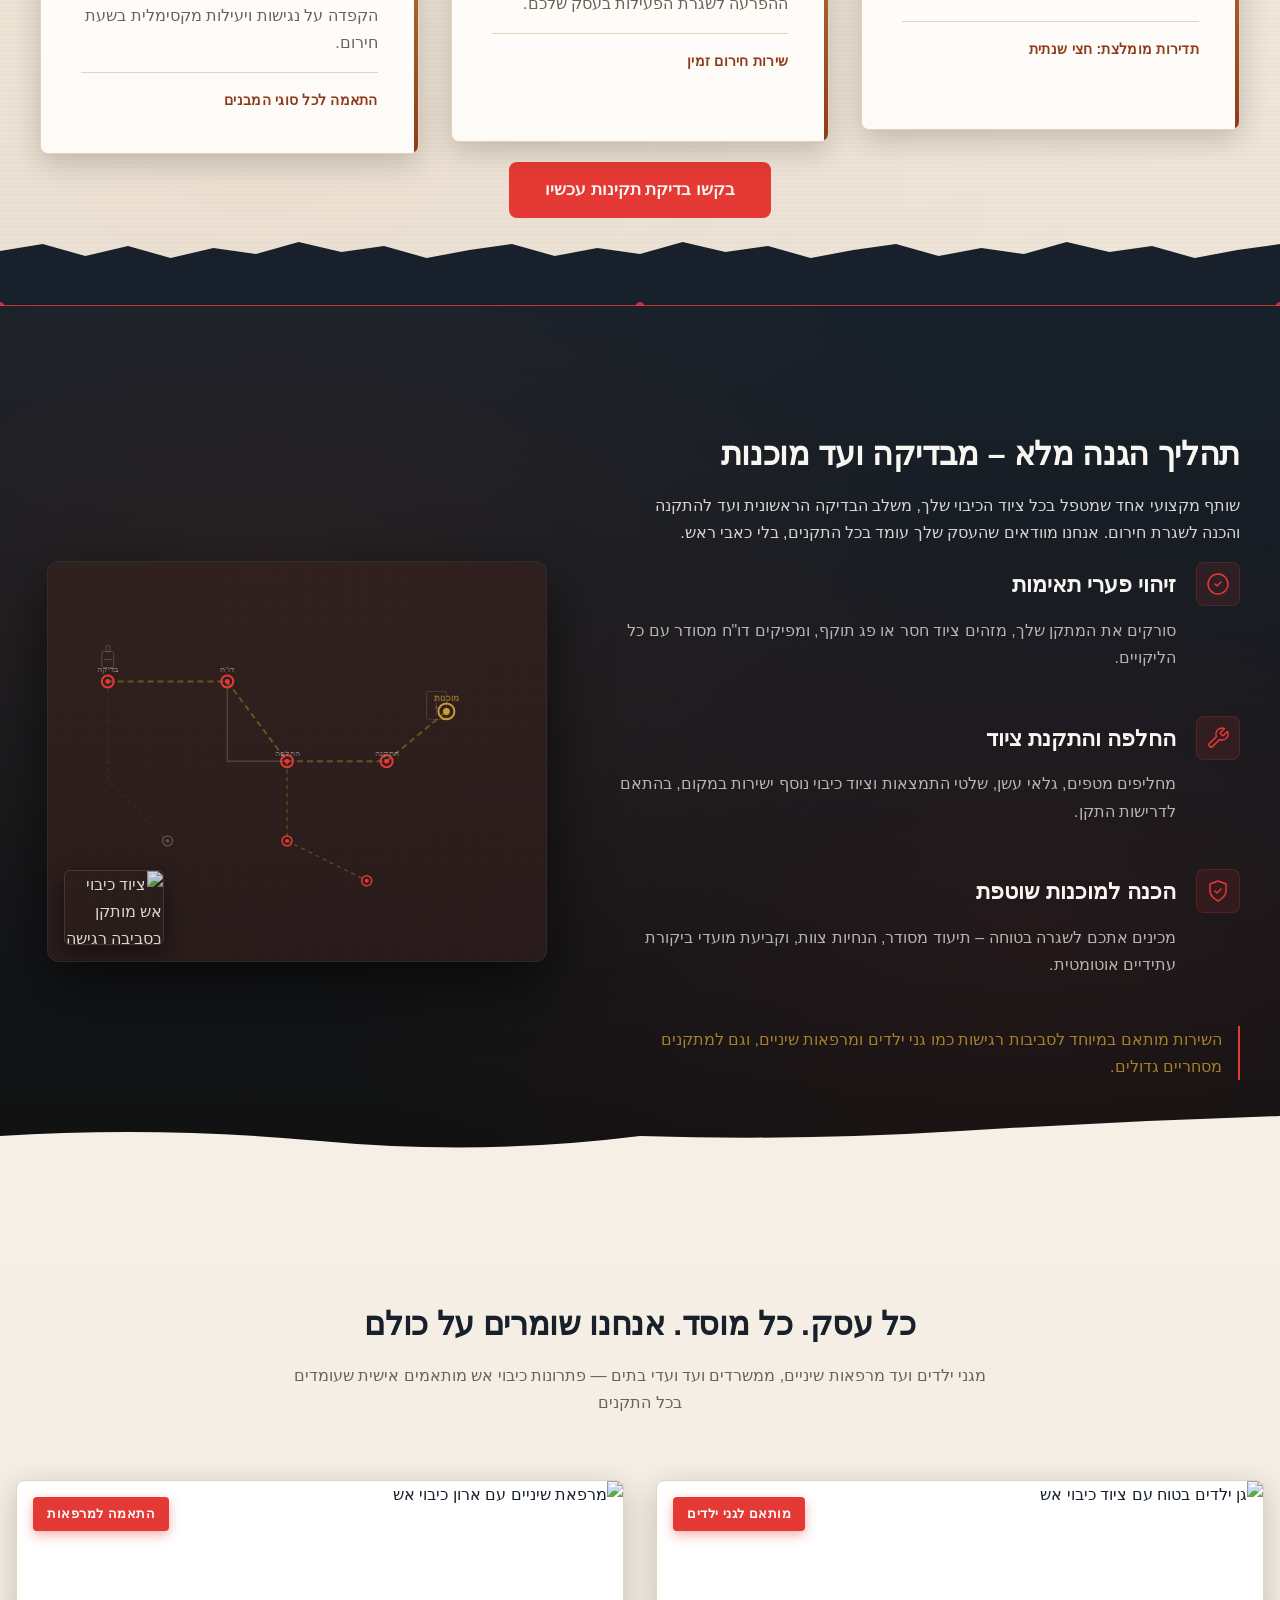
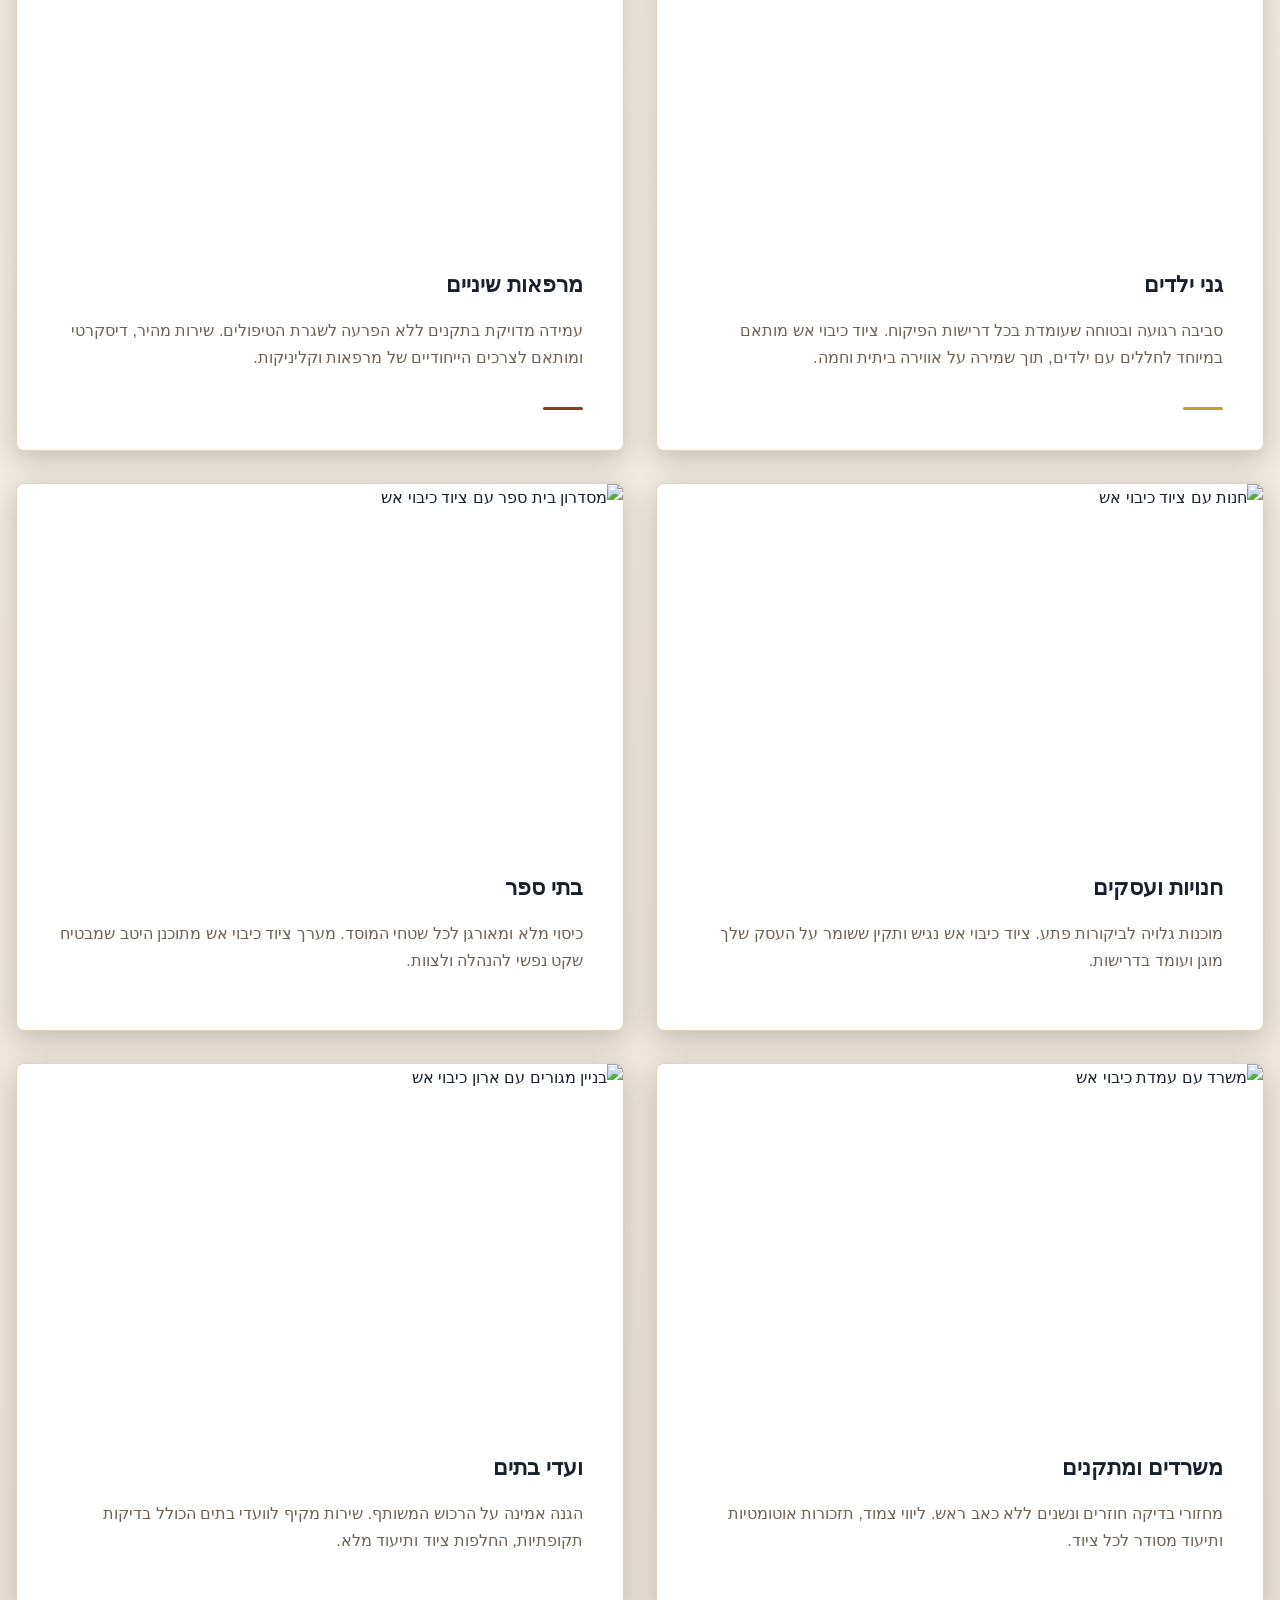
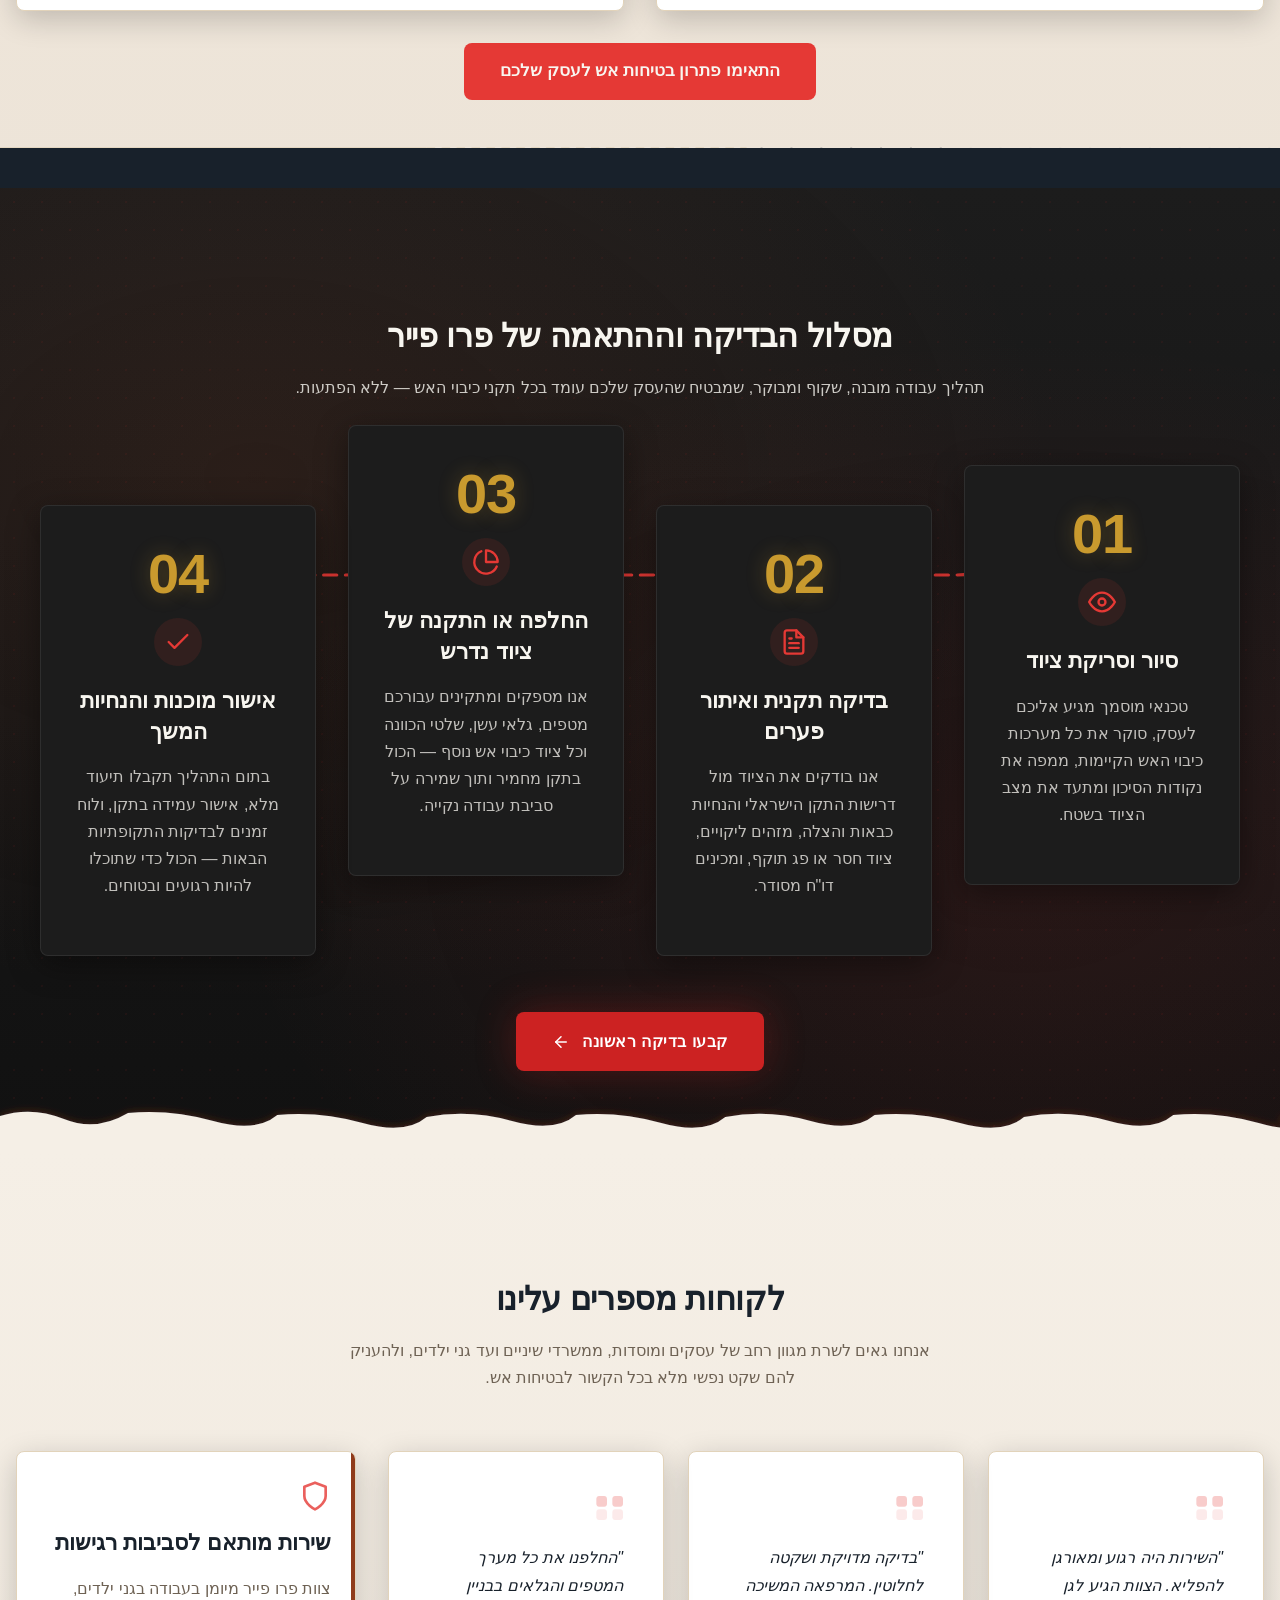
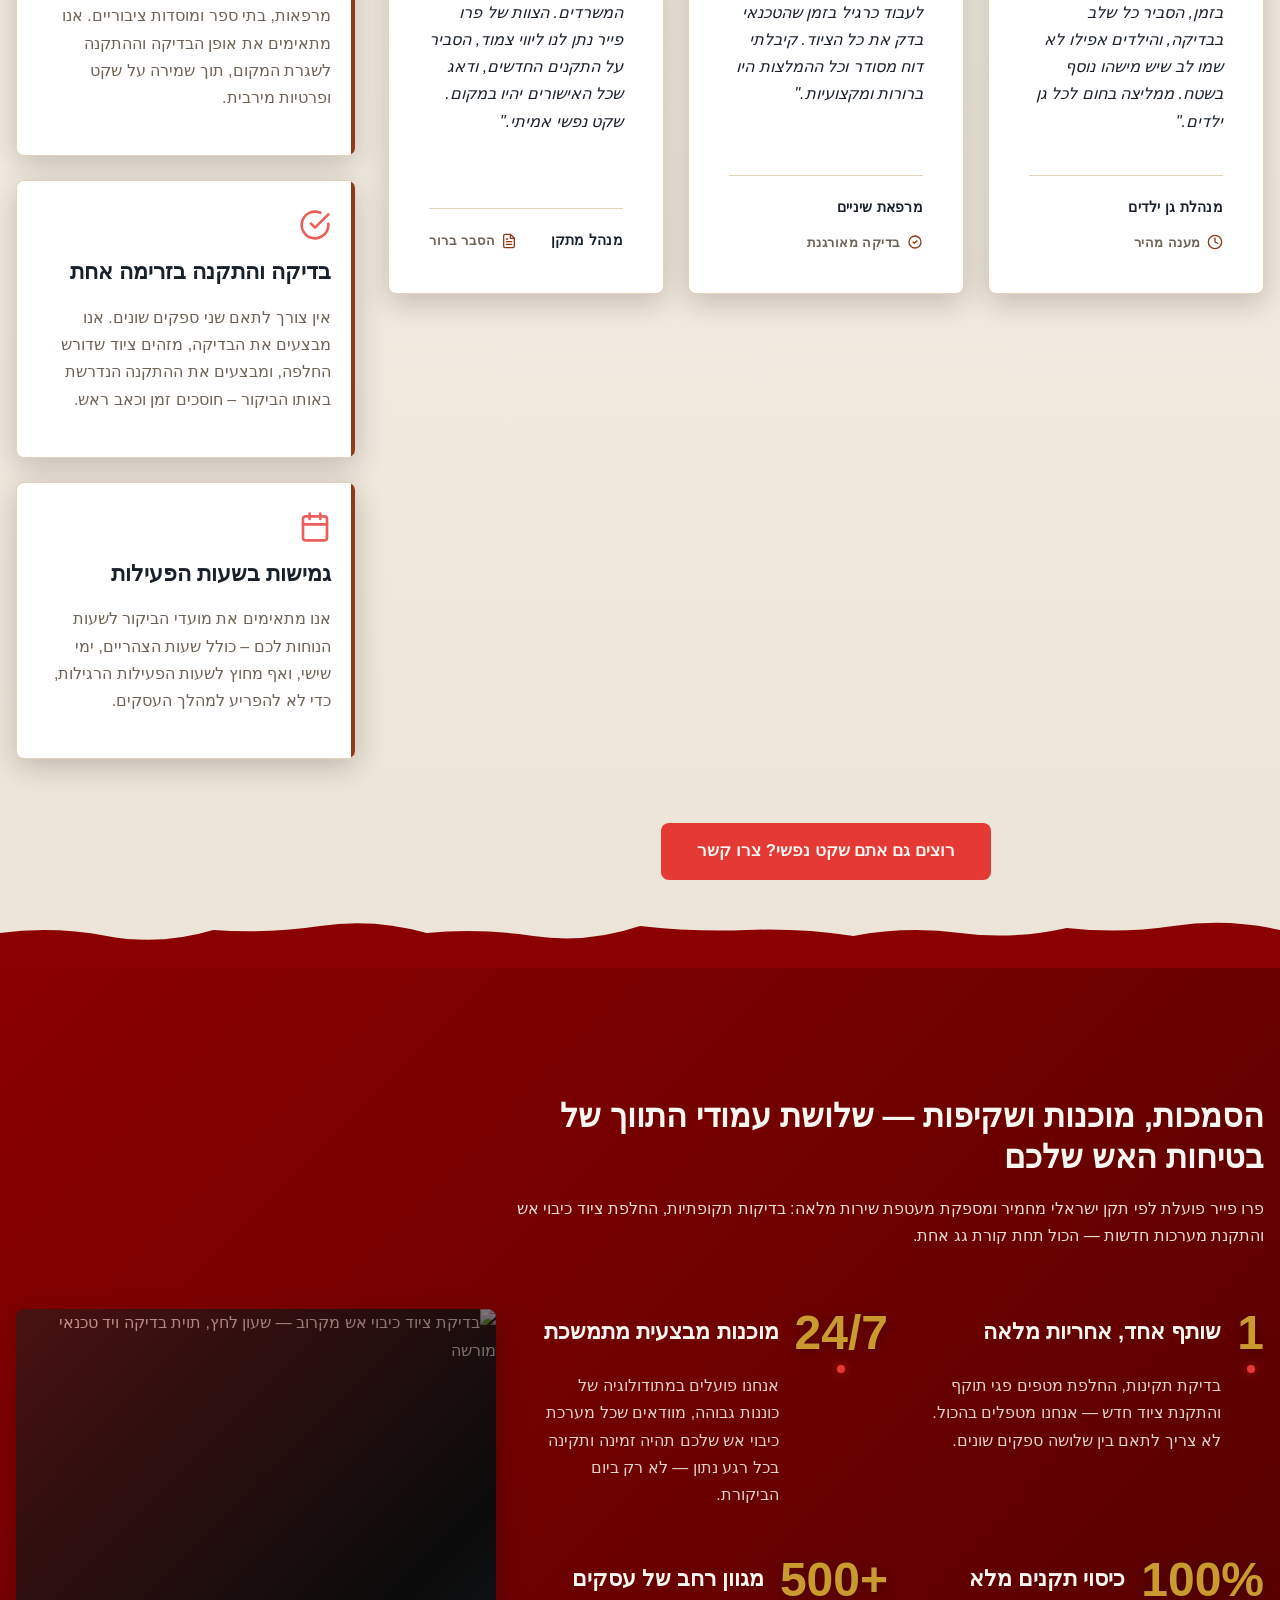
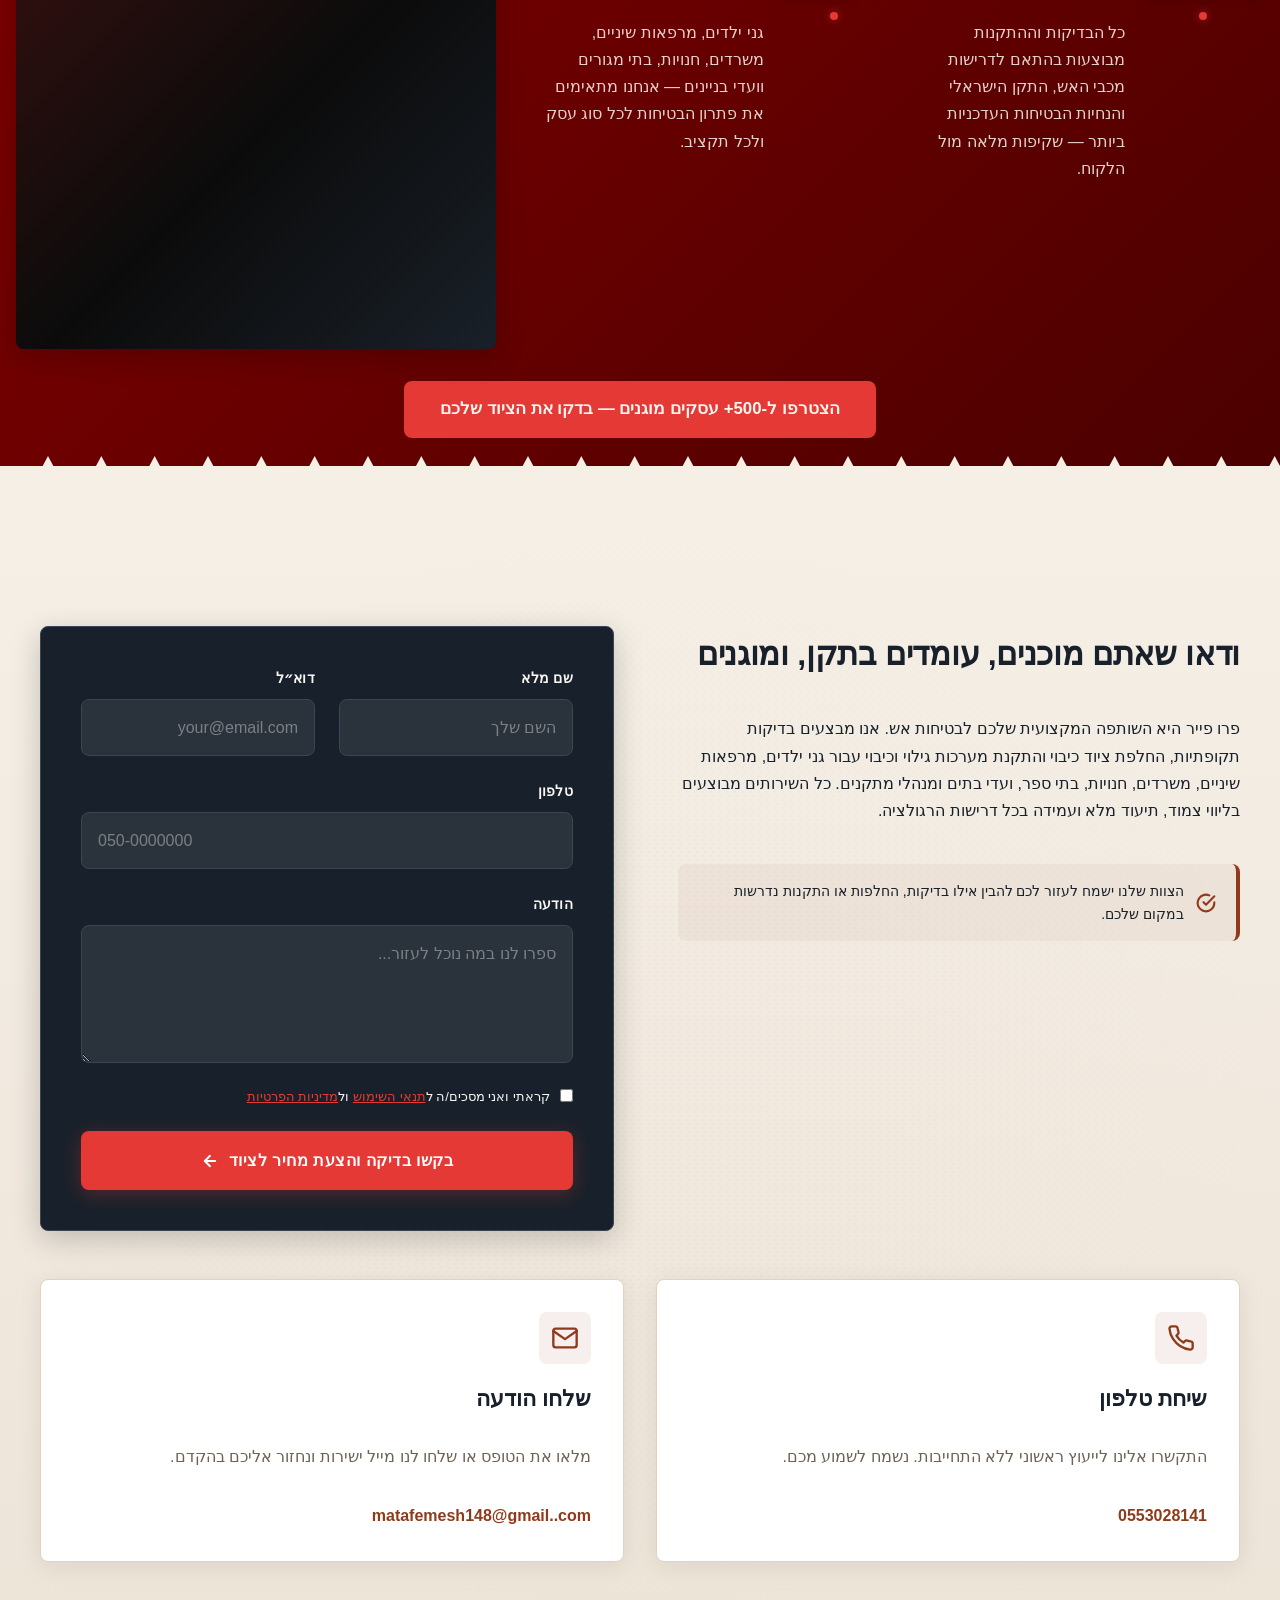
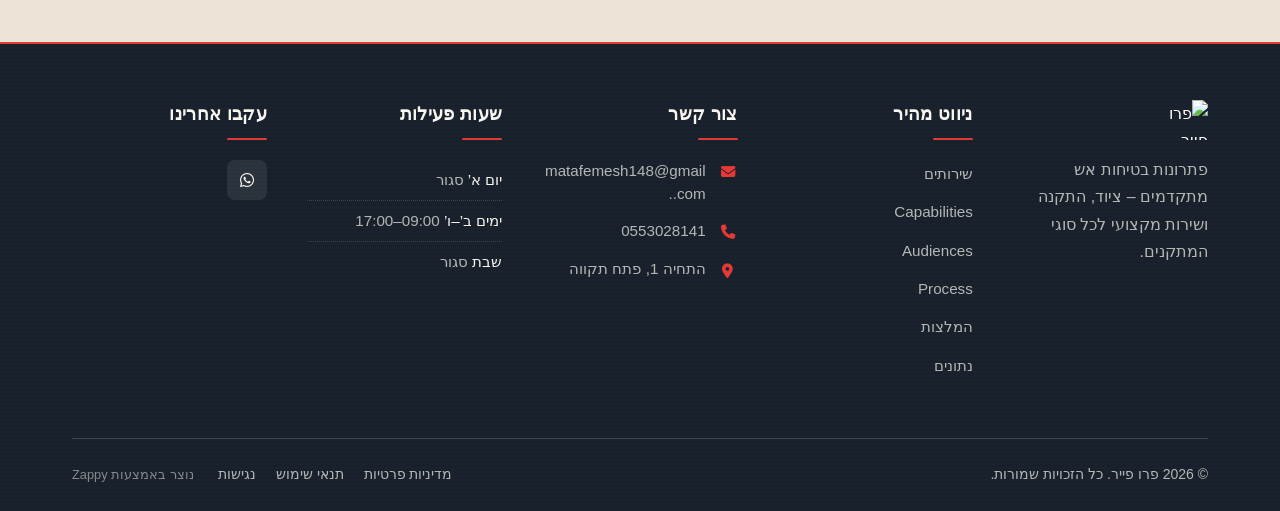
==== commit 3e90408e: "Background sync: Progressive GitHub Sync" ====
--- a/index.html
+++ b/index.html
@@ -597,6 +597,7 @@
     <meta name="twitter:card" content="summary_large_image">
     <meta name="twitter:title" content="הגנו על מה שחשוב — ציוד כיבוי אש מקצועי — פרו פייר">
     <meta name="twitter:description" content="פרו פייר – השותף המהימן שלכם לבטיחות אש. מתמחים בבדיקות, התקנות ושירות לציוד כיבוי מתקדם לגנים, מרפאות ועסקים. שמרו על שקט נפשי ועמידה בתקנים. חייגו עכשיו!">
+    <script type="application/ld+json">{"@context":"https://schema.org","@graph":[{"@type":"LocalBusiness","@id":"https://profire.zappy5.app#organization","name":"פרו פייר","url":"https://profire.zappy5.app","description":"A professional fire safety equipment service business specializing in inspections, replacements, and installations of fire suppression equipment in compliance with all regulations. The business targets a diverse clientele including kindergartens, dental clinics, and various commercial businesses, positioning itself as a reliable and certified safety partner for a wide range of establishments.","address":{"@type":"PostalAddress","streetAddress":"התחיה 1, פתח תקווה "},"contactPoint":[{"@type":"ContactPoint","contactType":"customer service","email":"matafemesh148@gmail..com","telephone":"0553028141"}]},{"@type":"WebSite","@id":"https://profire.zappy5.app#website","url":"https://profire.zappy5.app","name":"פרו פייר","publisher":{"@id":"https://profire.zappy5.app#organization"}},{"@type":"ContactPage","@id":"https://profire.zappy5.app#contactpage","url":"https://profire.zappy5.app","name":"הגנו על מה שחשוב — ציוד כיבוי אש מקצועי — פרו פייר","mainEntity":{"@id":"https://profire.zappy5.app#organization"},"potentialAction":{"@type":"CommunicateAction","target":{"@type":"EntryPoint","urlTemplate":"https://profire.zappy5.app/api/email/contact-form","actionPlatform":["http/method=POST"],"contentType":"application/json"},"instrument":[{"@type":"PropertyValue","name":"name","propertyID":"text","valueRequired":true,"description":"השם שלך"},{"@type":"PropertyValue","name":"email","propertyID":"email","valueRequired":true,"description":"your@email.com"},{"@type":"PropertyValue","name":"phone","propertyID":"tel","valueRequired":true,"description":"050-0000000"},{"@type":"PropertyValue","name":"message","propertyID":"textarea","valueRequired":true,"description":"ספרו לנו במה נוכל לעזור..."},{"@type":"PropertyValue","name":"privacy_consent","propertyID":"checkbox","valueRequired":true}]}}]}</script>
     <meta property="og:type" content="website">
   <meta property="og:locale" content="he_IL">
   
@@ -1355,6 +1356,9 @@
         </div>
       </article>
     </div>
+    <div class="services-cta-wrapper">
+      <a href="#contact" class="btn-primary services-cta-btn">בקשו בדיקת תקינות עכשיו</a>
+    </div>
   </div>
   <div class="services-divider-wrapper">
     <svg data-no-icon-edit="true" aria-hidden="true" viewBox="0 0 1200 80" preserveAspectRatio="none" xmlns="http://www.w3.org/2000/svg">
@@ -1612,6 +1616,9 @@
       </article>
 
     </div>
+    <div class="index-audiences-section__cta-wrapper">
+      <a href="#contact" class="btn-primary index-audiences-section__cta-btn">התאימו פתרון בטיחות אש לעסק שלכם</a>
+    </div>
   </div>
 
   <!-- Bottom Divider: Blueprint line dissolving into smoke-colored dots -->
@@ -1825,6 +1832,9 @@
           <p>אנו מתאימים את מועדי הביקור לשעות הנוחות לכם – כולל שעות הצהריים, ימי שישי, ואף מחוץ לשעות הפעילות הרגילות, כדי לא להפריע למהלך העסקים.</p>
         </div>
       </aside>
+      <div class="testimonials-cta-wrapper">
+        <a href="#contact" class="btn-primary testimonials-cta-btn">רוצים גם אתם שקט נפשי? צרו קשר</a>
+      </div>
     </div>
   </div>
 
@@ -1902,6 +1912,9 @@
         </div>
       </div>
     </div>
+    <div class="index-stats-section__cta-wrapper">
+      <a href="#contact" class="btn-primary index-stats-section__cta-btn">הצטרפו ל-500+ עסקים מוגנים — בדקו את הציוד שלכם</a>
+    </div>
   </div>
 
   <div class="index-stats-section__divider-wrapper">
--- a/styles.css
+++ b/styles.css
@@ -5504,6 +5504,22 @@
 ._access-icon {
   display: flex !important;
 }
+
+#services .services-cta-wrapper, .index-audiences-section__cta-wrapper, #testimonials .testimonials-cta-wrapper, .index-stats-section__cta-wrapper {
+  text-align: center;
+  margin-top: 32px;
+  margin-bottom: 8px;
+}
+
+#services .services-cta-btn, .index-audiences-section__cta-btn, #testimonials .testimonials-cta-btn, .index-stats-section__cta-btn {
+  display: inline-block;
+  padding: 14px 36px;
+  font-size: 1.05rem;
+  font-weight: 600;
+  border-radius: 8px;
+  text-decoration: none;
+  transition: all 0.3s ease;
+}
 /* mobile-submenu-overflow-fix */
 @media (max-width: 768px) {
   .navbar .sub-menu.mobile-expanded,
